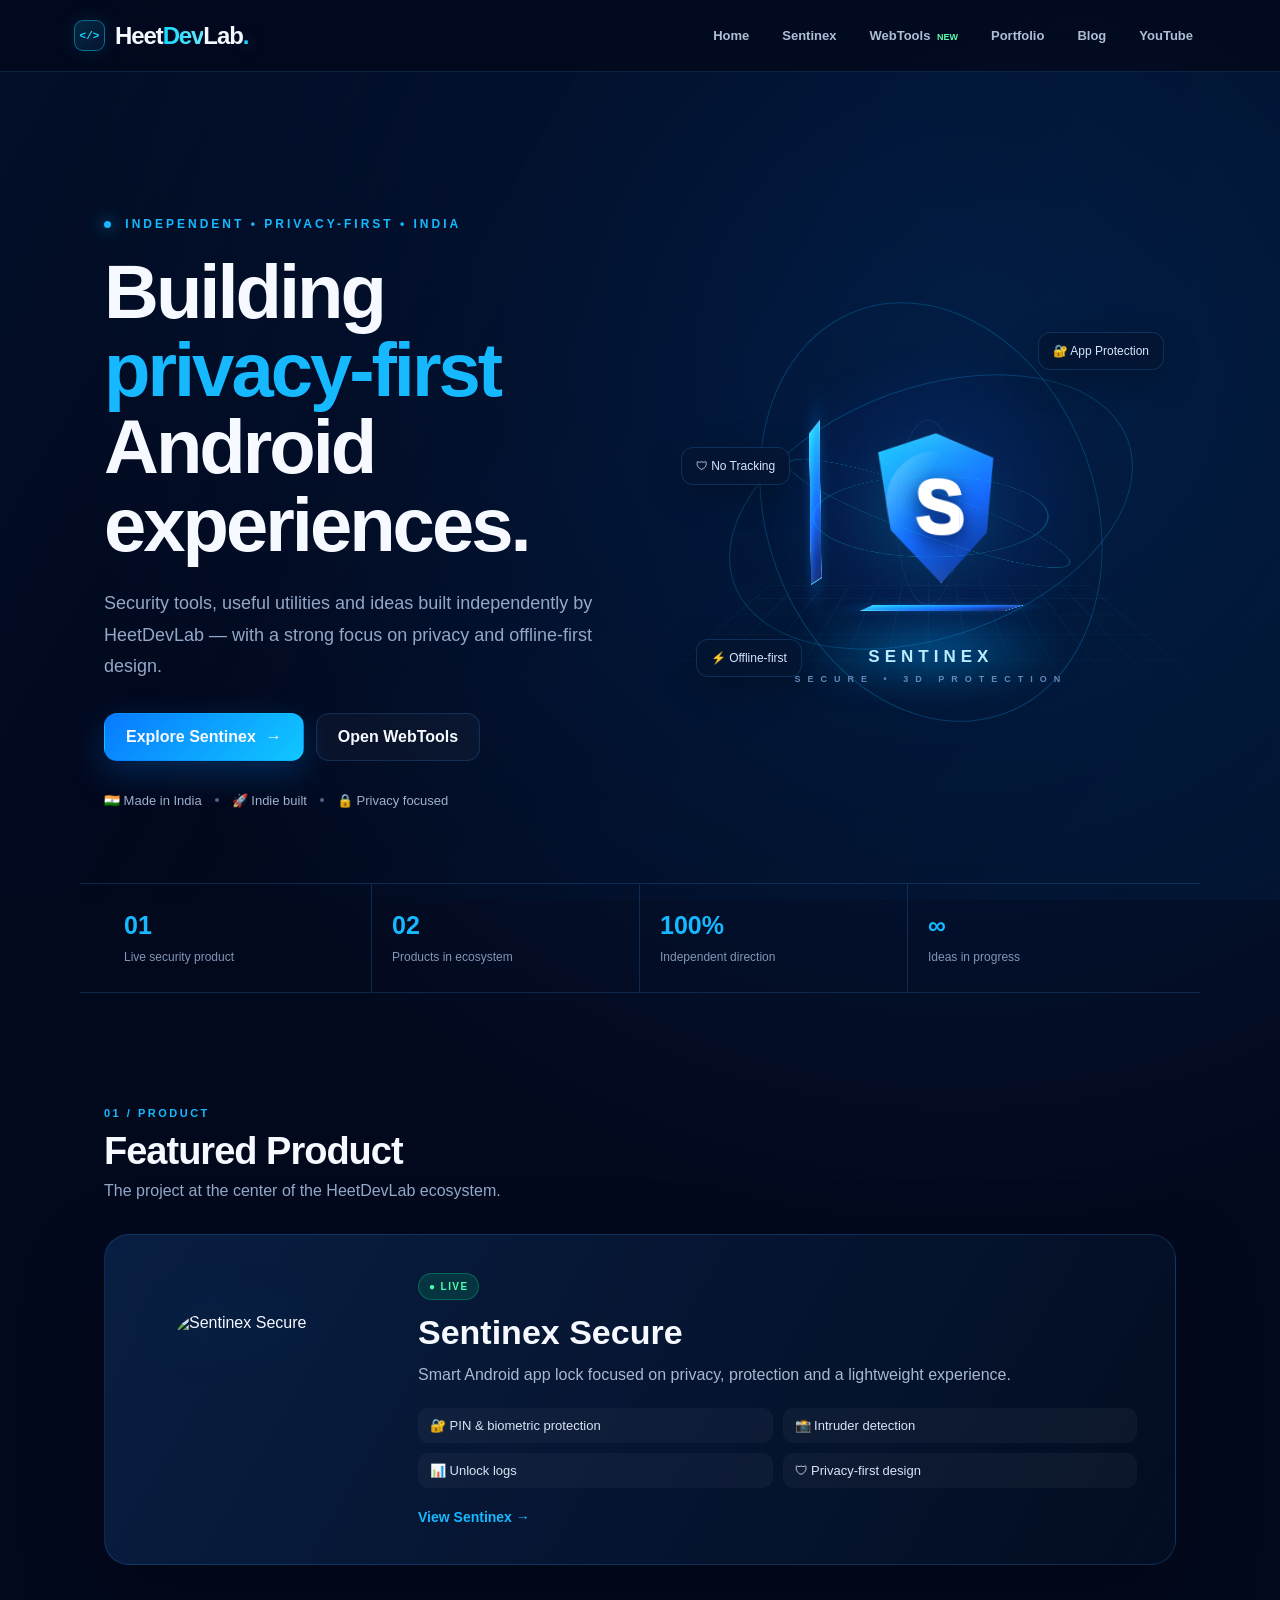
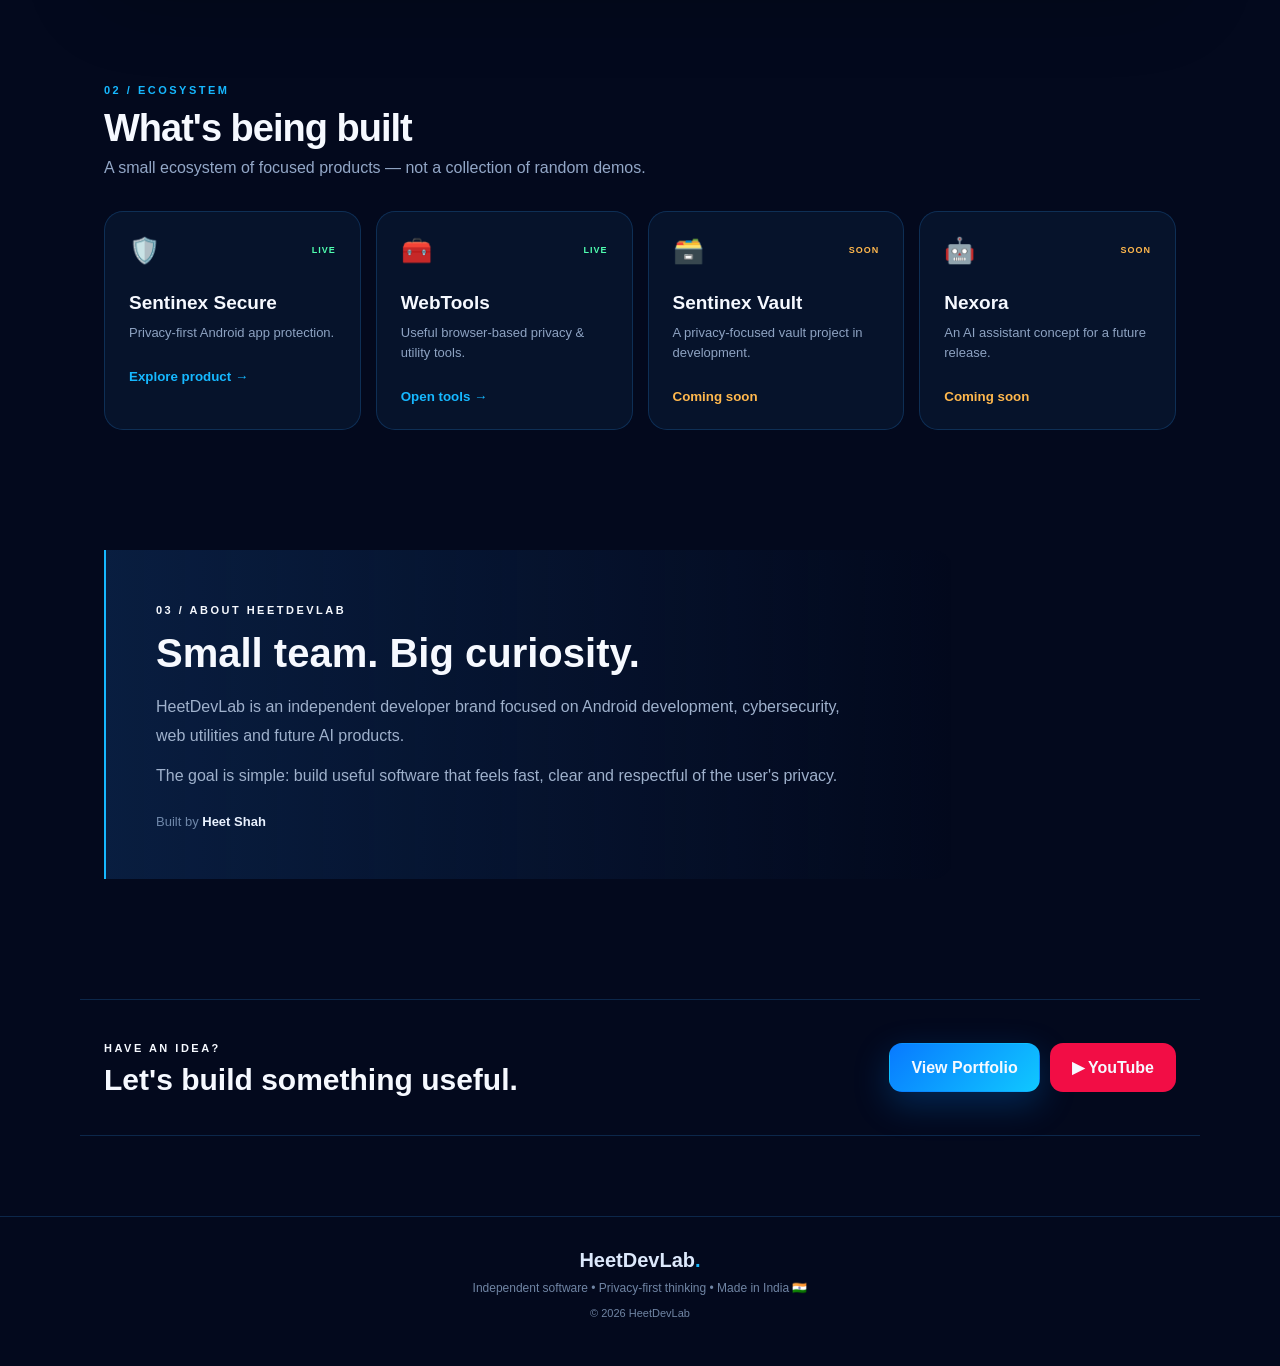
==== index.html @ f9a2aeb4 "Add files via upload" ====
<!DOCTYPE html>
<html lang="en">
<head>
<meta charset="UTF-8">
<meta name="viewport" content="width=device-width, initial-scale=1.0">
<meta name="description" content="HeetDevLab builds privacy-first Android security tools, web utilities and future AI products.">
<meta name="author" content="HeetDevLab">
<meta property="og:title" content="HeetDevLab | Privacy-First Android Security">
<meta property="og:description" content="Independent Android security and privacy-focused products by HeetDevLab.">
<meta property="og:type" content="website">
<title>HeetDevLab | Privacy-First Android Security</title>
<link rel="icon" type="image/png" href="favicon.png">
<link rel="stylesheet" href="style.css">
    <style>
/* ================= NAVBAR ================= */

.navbar{
  position:sticky;
  top:0;
  z-index:5000;
  height:72px;
  border-bottom:1px solid rgba(45,190,255,.14);
  background:rgba(3,9,29,.82);
  backdrop-filter:blur(18px);
  -webkit-backdrop-filter:blur(18px);
}

.nav-container{
  width:min(1180px,calc(100% - 32px));
  height:100%;
  margin:auto;

  display:flex;
  align-items:center;
  justify-content:space-between;

  position:relative;
  z-index:5002;
}


/* ---------- BRAND ---------- */

.nav-brand a{
  display:inline-flex;
  align-items:center;
  gap:10px;
  text-decoration:none;
}

.brand-mark{
  width:31px;
  height:31px;

  display:inline-flex;
  align-items:center;
  justify-content:center;

  border:1px solid rgba(24,215,255,.42);
  border-radius:9px;

  background:
    linear-gradient(
      135deg,
      rgba(24,215,255,.15),
      rgba(40,120,255,.10)
    );

  color:#18d7ff;

  font-family:
    ui-monospace,
    SFMono-Regular,
    Menlo,
    monospace;

  font-size:11px;
  font-weight:900;

  box-shadow:
    0 0 20px rgba(24,215,255,.10);
}

.brand-name{
  font-size:24px;
  line-height:1;

  font-weight:850;
  letter-spacing:-1.1px;

  color:#f4f8ff;
  white-space:nowrap;
}

.brand-name span{
  background:
    linear-gradient(
      90deg,
      #18d7ff,
      #62e9ff
    );

  -webkit-background-clip:text;
  background-clip:text;

  color:transparent;
}

.brand-name b{
  color:#18d7ff;

  text-shadow:
    0 0 13px rgba(24,215,255,.5);
}


/* ---------- DESKTOP LINKS ---------- */

.nav-links{
  display:flex;
  align-items:center;
  gap:7px;
}

.nav-links a{
  position:relative;

  padding:10px 13px;
  border-radius:10px;

  color:#aebed5;
  text-decoration:none;

  font-size:13px;
  font-weight:650;

  transition:.2s ease;
}

.nav-links a:hover{
  color:#fff;
  background:rgba(24,215,255,.08);
}

.nav-links a::after{
  content:"";

  position:absolute;

  left:13px;
  right:13px;
  bottom:5px;

  height:2px;

  border-radius:9px;

  background:#18d7ff;

  transform:scaleX(0);
  transition:transform .2s ease;
}

.nav-links a:hover::after{
  transform:scaleX(1);
}

.nav-links .new{
  color:#58ffae;

  font-size:9px;
  margin-left:3px;

  font-weight:900;
}


/* ---------- HAMBURGER ---------- */

.hamburger{
  display:none;

  width:42px;
  height:42px;

  padding:0;

  border:1px solid rgba(45,190,255,.18);
  border-radius:12px;

  background:rgba(8,25,55,.7);

  cursor:pointer;

  position:relative;
  z-index:5005;

  -webkit-tap-highlight-color:transparent;
}

.hamburger span{
  position:absolute;

  left:10px;

  width:22px;
  height:3px;

  border-radius:99px;

  background:#fff;

  transition:
    top .22s ease,
    transform .22s ease,
    opacity .18s ease;
}

/* 3 Lines */

.hamburger span:nth-child(1){
  top:12px;
}

.hamburger span:nth-child(2){
  top:19px;
}

.hamburger span:nth-child(3){
  top:26px;
}


/* ---------- HAMBURGER → X ---------- */

.hamburger.active span:nth-child(1){
  top:19px;
  transform:rotate(45deg);
}

.hamburger.active span:nth-child(2){
  opacity:0;
  transform:scaleX(0);
}

.hamburger.active span:nth-child(3){
  top:19px;
  transform:rotate(-45deg);
}


/* ---------- OVERLAY ---------- */

.nav-overlay{
  display:none;
}

body.nav-open{
  overflow:hidden;
}


/* ================= MOBILE ================= */

@media(max-width:800px){

  .navbar{
    height:66px;
  }

  .nav-container{
    width:calc(100% - 24px);
  }

  .brand-mark{
    width:29px;
    height:29px;
    border-radius:8px;
    font-size:10px;
  }

  .brand-name{
    font-size:22px;
    letter-spacing:-1px;
  }

  .hamburger{
    display:block;
  }


  /* ---------- OVERLAY ---------- */

  .nav-overlay{
    position:fixed;

    inset:66px 0 0;

    display:block;

    background:rgba(0,0,0,.42);

    opacity:0;
    visibility:hidden;
    pointer-events:none;

    transition:.2s ease;

    z-index:4998;
  }

  .nav-overlay.active{
    opacity:1;
    visibility:visible;
    pointer-events:auto;
  }


  /* ---------- MOBILE MENU ---------- */

  .nav-links{
    position:absolute;

    top:59px;
    left:0;
    right:0;

    display:flex;
    flex-direction:column;
    align-items:stretch;

    gap:2px;

    padding:10px;

    border:1px solid rgba(24,215,255,.22);
    border-radius:18px;

    background:rgba(4,14,36,.98);

    box-shadow:
      0 24px 70px rgba(0,0,0,.55);

    opacity:0;
    visibility:hidden;
    pointer-events:none;

    transform:
      translateY(-8px)
      scale(.98);

    transform-origin:top center;

    transition:.22s ease;

    z-index:5001;
  }

  .nav-links.active{
    opacity:1;
    visibility:visible;
    pointer-events:auto;

    transform:
      translateY(0)
      scale(1);
  }

  .nav-links a{
    padding:14px 14px;
    border-radius:11px;

    font-size:15px;
  }

  .nav-links a::after{
    display:none;
  }

  .nav-links a:hover{
    background:rgba(24,215,255,.08);
  }
}


/* ---------- TABLET ---------- */

@media(min-width:801px) and (max-width:1050px){

  .nav-links{
    gap:2px;
  }

  .nav-links a{
    padding-left:9px;
    padding-right:9px;
  }
}
    </style>
</head>
<body>
<div id="particles-js"></div>
<!--
<nav class="navbar">
  <div class="nav-container">
    <a class="brand" href="/">HeetDevLab<span>.</span></a>
    <button class="menu-btn" id="menuBtn" aria-label="Open menu" aria-expanded="false">
      <span></span><span></span><span></span>
    </button>
    <div class="nav-links" id="navLinks">
      <a href="/">Home</a>
      <a href="/Sentinex/">Sentinex</a>
      <a href="/Webtools/">WebTools</a>
      <a href="/portfolio/">Portfolio</a>
      <a href="/Blog/">Blog</a>
      <a href="https://youtube.com/@heetplayscode" target="_blank" rel="noopener">YouTube</a>
    </div>
  </div>
</nav>
  
<nav class="navbar">
 <div class="nav-overlay" id="navOverlay"></div>
  <div class="nav-container">

    <div class="nav-brand">
      <a href="/" aria-label="HeetDevLab Home">
        <span class="brand-mark">&lt;/&gt;</span>
        <span class="brand-name">Heet<span>Dev</span>Lab<b>.</b></span>
      </a>
    </div>

   <div class="hamburger" id="hamburger">
  <span></span>
  <span></span>
  <span></span>
   </div>
    <div class="nav-links" id="navLinks">
      <a href="/">Home</a>
      <a href="/Sentinex/">Sentinex</a>
      <a href="/Webtools/">WebTools</a>
     <a href="/portfolio/">Portfolio</a>
     <a href="/Blog/">Blog</a>
      <a href="https://youtube.com/@heetplayscode" target="_blank">YouTube</a>
    </div>

  </div>
</nav>
    -->
    <!-- ================= NAVBAR ================= -->
<nav class="navbar" aria-label="Main navigation">
  <div class="nav-container">

    <!-- Brand -->
    <div class="nav-brand">
      <a href="/" aria-label="HeetDevLab Home">
        <span class="brand-mark">&lt;/&gt;</span>
        <span class="brand-name">
          Heet<span>Dev</span>Lab<b>.</b>
        </span>
      </a>
    </div>

    <!-- Mobile Menu Button -->
    <button
      class="hamburger"
      id="hamburger"
      type="button"
      aria-label="Open menu"
      aria-expanded="false"
      aria-controls="navLinks"
    >
      <span></span>
      <span></span>
      <span></span>
    </button>

    <!-- Navigation Links -->
    <div class="nav-links" id="navLinks">
      <a href="/">Home</a>
      <a href="/Sentinex/">Sentinex</a>
      <a href="/Webtools/">
        WebTools <span class="new">NEW</span>
      </a>
      <a href="/portfolio/">Portfolio</a>
      <a href="/Blog/">Blog</a>
      <a
        href="https://youtube.com/@heetplayscode"
        target="_blank"
        rel="noopener"
      >
        YouTube
      </a>
    </div>

    <!-- Mobile Overlay -->
    <div class="nav-overlay" id="navOverlay"></div>

  </div>
</nav>
<div class="menu-backdrop" id="menuBackdrop"></div>

<main>
<section class="hero section-wrap">
  <div class="hero-copy">
    <div class="eyebrow"><span></span> INDEPENDENT • PRIVACY-FIRST • INDIA</div>
    <h1>Building <strong>privacy-first</strong> Android experiences.</h1>
    <p class="hero-text">Security tools, useful utilities and ideas built independently by HeetDevLab — with a strong focus on privacy and offline-first design.</p>
    <div class="hero-actions">
      <a class="btn primary" href="/Sentinex/">Explore Sentinex <b>→</b></a>
      <a class="btn ghost" href="/Webtools/">Open WebTools</a>
    </div>
    <div class="trust-row">
      <span>🇮🇳 Made in India</span>
      <i></i>
      <span>🚀 Indie built</span>
      <i></i>
      <span>🔒 Privacy focused</span>
    </div>
  </div>

  <div class="hero-visual hero-3d" id="hero3d" aria-label="Interactive 3D Sentinex security visual">
    <div class="scene-glow"></div>
    <div class="grid-floor"></div>
    <div class="orbit orbit-a"></div>
    <div class="orbit orbit-b"></div>

    <div class="core-3d">
      <div class="core-face core-front"><span>S</span></div>
      <div class="core-face core-back"><span>S</span></div>
      <div class="core-face core-left"></div>
      <div class="core-face core-right"></div>
      <div class="core-face core-top"></div>
      <div class="core-face core-bottom"></div>
      <div class="core-shine"></div>
    </div>

    <div class="ring ring-1"></div>
    <div class="ring ring-2"></div>
    <div class="ring ring-3"></div>

    <div class="floating-tag tag-one">🔐 App Protection</div>
    <div class="floating-tag tag-two">⚡ Offline-first</div>
    <div class="floating-tag tag-three">🛡 No Tracking</div>

    <div class="visual-label">SENTINEX<br><small>SECURE • 3D PROTECTION</small></div>
  </div>
</section>

<section class="stats section-wrap">
  <div><strong>01</strong><span>Live security product</span></div>
  <div><strong>02</strong><span>Products in ecosystem</span></div>
  <div><strong>100%</strong><span>Independent direction</span></div>
  <div><strong>∞</strong><span>Ideas in progress</span></div>
</section>

<section class="section-wrap">
  <div class="section-heading">
    <span>01 / PRODUCT</span>
    <h2>Featured Product</h2>
    <p>The project at the center of the HeetDevLab ecosystem.</p>
  </div>

  <article class="featured-card">
    <div class="product-icon"><img src="icon.jpg" alt="Sentinex Secure"></div>
    <div class="product-copy">
      <div class="pill live">● LIVE</div>
      <h3>Sentinex Secure</h3>
      <p>Smart Android app lock focused on privacy, protection and a lightweight experience.</p>
      <div class="feature-list">
        <span>🔐 PIN & biometric protection</span>
        <span>📸 Intruder detection</span>
        <span>📊 Unlock logs</span>
        <span>🛡 Privacy-first design</span>
      </div>
      <a class="text-link" href="/Sentinex/">View Sentinex <b>→</b></a>
    </div>
  </article>
</section>

<section class="section-wrap ecosystem">
  <div class="section-heading">
    <span>02 / ECOSYSTEM</span>
    <h2>What's being built</h2>
    <p>A small ecosystem of focused products — not a collection of random demos.</p>
  </div>
  <div class="eco-grid">
    <a class="eco-card active-card" href="/Sentinex/">
      <div class="eco-top"><span>🛡️</span><b>LIVE</b></div>
      <h3>Sentinex Secure</h3>
      <p>Privacy-first Android app protection.</p>
      <small>Explore product →</small>
    </a>
    <a class="eco-card" href="/Webtools/">
      <div class="eco-top"><span>🧰</span><b>LIVE</b></div>
      <h3>WebTools</h3>
      <p>Useful browser-based privacy & utility tools.</p>
      <small>Open tools →</small>
    </a>
    <div class="eco-card soon">
      <div class="eco-top"><span>🗃️</span><b>SOON</b></div>
      <h3>Sentinex Vault</h3>
      <p>A privacy-focused vault project in development.</p>
      <small>Coming soon</small>
    </div>
    <div class="eco-card soon">
      <div class="eco-top"><span>🤖</span><b>SOON</b></div>
      <h3>Nexora</h3>
      <p>An AI assistant concept for a future release.</p>
      <small>Coming soon</small>
    </div>
  </div>
</section>

<section class="about section-wrap">
  <div class="about-panel">
    <span>03 / ABOUT HEETDEVLAB</span>
    <h2>Small team. Big curiosity.</h2>
    <p>HeetDevLab is an independent developer brand focused on Android development, cybersecurity, web utilities and future AI products.</p>
    <p>The goal is simple: build useful software that feels fast, clear and respectful of the user's privacy.</p>
    <div class="about-sign">Built by <strong>Heet Shah</strong></div>
  </div>
</section>

<section class="cta section-wrap">
  <div>
    <span>HAVE AN IDEA?</span>
    <h2>Let's build something useful.</h2>
  </div>
  <div class="cta-actions">
    <a class="btn primary" href="/portfolio/">View Portfolio</a>
    <a class="btn youtube" href="https://youtube.com/@heetplayscode" target="_blank" rel="noopener">▶ YouTube</a>
  </div>
</section>
</main>

<footer>
  <div class="footer-brand">HeetDevLab<span>.</span></div>
  <p>Independent software • Privacy-first thinking • Made in India 🇮🇳</p>
  <small>© 2026 HeetDevLab</small>
</footer>

<script src="https://cdn.jsdelivr.net/particles.js/2.0.0/particles.min.js"></script>
<script src="script.js"></script>
    <script>
(function(){

  const hamburger = document.getElementById("hamburger");
  const navLinks  = document.getElementById("navLinks");
  const overlay   = document.getElementById("navOverlay");

  if(!hamburger || !navLinks) return;


  function setMenu(open){

    hamburger.classList.toggle("active", open);
    navLinks.classList.toggle("active", open);

    if(overlay){
      overlay.classList.toggle("active", open);
    }

    hamburger.setAttribute(
      "aria-expanded",
      String(open)
    );

    hamburger.setAttribute(
      "aria-label",
      open ? "Close menu" : "Open menu"
    );

    document.body.classList.toggle(
      "nav-open",
      open
    );
  }


  /* Hamburger click */

  hamburger.addEventListener("click", function(){

    const isOpen =
      hamburger.classList.contains("active");

    setMenu(!isOpen);

  });


  /* Close menu when link clicked */

  navLinks
    .querySelectorAll("a")
    .forEach(function(link){

      link.addEventListener("click", function(){
        setMenu(false);
      });

    });


  /* Close when overlay clicked */

  if(overlay){

    overlay.addEventListener(
      "click",
      function(){
        setMenu(false);
      }
    );

  }


  /* Close on resize */

  window.addEventListener(
    "resize",
    function(){

      if(window.innerWidth > 800){
        setMenu(false);
      }

    }
  );


})();
    </script>
  <script>
/* ===== HeetDevLab UNIVERSAL NAV SCRIPT ===== 
(function(){
  function initHeetNav(){
    const hamburger=document.getElementById('hamburger');
    const navLinks=document.getElementById('navLinks');
    const overlay=document.getElementById('navOverlay');
    if(!hamburger||!navLinks) return;
    if(hamburger.dataset.navReady==='1') return;
    hamburger.dataset.navReady='1';
    function setOpen(open){
      hamburger.classList.toggle('active',open);
      navLinks.classList.toggle('active',open);
      if(overlay) overlay.classList.toggle('active',open);
      document.body.classList.toggle('nav-open',open);
      hamburger.setAttribute('aria-expanded',String(open));
      hamburger.setAttribute('aria-label',open?'Close menu':'Open menu');
    }
    hamburger.setAttribute('role','button');
    hamburger.setAttribute('tabindex','0');
    hamburger.setAttribute('aria-expanded','false');
    hamburger.setAttribute('aria-label','Open menu');
    hamburger.addEventListener('click',function(e){e.preventDefault();e.stopPropagation();setOpen(!hamburger.classList.contains('active'));});
    hamburger.addEventListener('keydown',function(e){if(e.key==='Enter'||e.key===' '){e.preventDefault();setOpen(!hamburger.classList.contains('active'));}});
    if(overlay) overlay.addEventListener('click',function(){setOpen(false);});
    navLinks.querySelectorAll('a').forEach(a=>a.addEventListener('click',()=>setOpen(false)));
    window.addEventListener('resize',()=>{if(window.innerWidth>768)setOpen(false);});
  }
  if(document.readyState==='loading') document.addEventListener('DOMContentLoaded',initHeetNav); else initHeetNav();
})();*/
  </script>
</body>
</html>
---- style.css ----
*{box-sizing:border-box;margin:0;padding:0}
:root{--bg:#03091d;--panel:#071634;--panel2:#0a2044;--line:rgba(50,160,255,.20);--blue:#16b8ff;--blue2:#1477ff;--muted:#93a7c7;--white:#f6f9ff}
html{scroll-behavior:smooth}
body{font-family:Inter,Segoe UI,Arial,sans-serif;background:radial-gradient(circle at 75% 12%,rgba(0,119,255,.16),transparent 32%),var(--bg);color:var(--white);overflow-x:hidden}
a{color:inherit;text-decoration:none}

#particles-js{position:fixed;inset:0;z-index:-2;opacity:.55}
body:before{content:"";position:fixed;inset:0;z-index:-3;background:linear-gradient(120deg,rgba(0,60,140,.12),transparent 35%,rgba(0,150,255,.05));pointer-events:none}
.navbar{height:72px;position:fixed;top:0;left:0;right:0;z-index:1000;background:rgba(3,9,29,.78);border-bottom:1px solid var(--line);backdrop-filter:blur(18px)}
.nav-container{max-width:1180px;height:100%;margin:auto;padding:0 24px;display:flex;align-items:center;justify-content:space-between}
.brand{font-size:23px;font-weight:800;letter-spacing:-.7px;color:var(--white)}.brand span,.section-heading>span,.eyebrow{color:var(--blue)}
.nav-links{display:flex;gap:28px;align-items:center}.nav-links a{font-size:14px;color:#c9d4e8;transition:.25s}.nav-links a:hover{color:var(--blue)}
.menu-btn{display:none;background:none;border:0;width:44px;height:44px}.menu-btn span{display:block;width:27px;height:3px;background:white;border-radius:5px;margin:5px auto;transition:.25s}.menu-backdrop{display:none}
.section-wrap{max-width:1120px;margin:auto;padding-left:24px;padding-right:24px}
.hero{min-height:720px;padding-top:145px;padding-bottom:75px;display:grid;grid-template-columns:1.05fr .95fr;gap:40px;align-items:center}
.eyebrow{font-size:12px;letter-spacing:3px;font-weight:700;margin-bottom:22px}.eyebrow span{display:inline-block;width:7px;height:7px;border-radius:50%;background:var(--blue);box-shadow:0 0 16px var(--blue);margin-right:8px}
h1{font-size:clamp(44px,6vw,76px);line-height:1.02;letter-spacing:-3px;max-width:720px}h1 strong{color:var(--blue)}
.hero-text{color:var(--muted);font-size:18px;line-height:1.75;max-width:630px;margin-top:25px}.hero-actions{display:flex;gap:12px;flex-wrap:wrap;margin-top:30px}
.btn{display:inline-flex;align-items:center;justify-content:center;gap:10px;padding:14px 21px;border-radius:13px;font-weight:700;border:1px solid transparent;transition:.25s}.btn:hover{transform:translateY(-3px)}.primary{background:linear-gradient(135deg,#087aff,#10c8ff);box-shadow:0 12px 35px rgba(0,137,255,.25)}.ghost{border-color:var(--line);background:rgba(255,255,255,.03)}.youtube{background:#f20d45}
.trust-row{display:flex;gap:13px;align-items:center;flex-wrap:wrap;color:#9db0ce;font-size:13px;margin-top:32px}.trust-row i{width:4px;height:4px;border-radius:50%;background:#4c658b}
.hero-visual{height:470px;position:relative;display:grid;place-items:center}.orbit{position:absolute;border:1px solid rgba(24,180,255,.24);border-radius:50%;transform:rotate(-20deg)}.orbit-a{width:330px;height:430px}.orbit-b{width:420px;height:250px}.shield{width:150px;height:175px;clip-path:polygon(50% 0,90% 15%,83% 66%,50% 100%,17% 66%,10% 15%);display:grid;place-items:center;font-size:80px;font-weight:900;color:white;background:linear-gradient(145deg,#19d7ff,#1765ff 65%,#0a1a65);box-shadow:0 0 70px rgba(0,151,255,.5);text-shadow:0 5px 20px #00154d}.visual-label{position:absolute;bottom:60px;text-align:center;letter-spacing:5px;font-weight:800;font-size:17px;color:#b9eaff}.visual-label small{letter-spacing:7px;color:#6388b8;font-size:9px}.floating-tag{position:absolute;padding:11px 14px;border:1px solid var(--line);background:rgba(5,20,48,.75);backdrop-filter:blur(10px);border-radius:12px;color:#d8e6fb;font-size:12px;box-shadow:0 10px 35px rgba(0,0,0,.25)}.tag-one{top:55px;right:12px}.tag-two{bottom:70px;left:10px}.tag-three{top:170px;left:-5px}
.stats{display:grid;grid-template-columns:repeat(4,1fr);border-top:1px solid var(--line);border-bottom:1px solid var(--line);margin-bottom:110px}.stats div{padding:27px 20px;border-right:1px solid var(--line)}.stats div:last-child{border-right:0}.stats strong{display:block;font-size:25px;color:var(--blue);margin-bottom:7px}.stats span{font-size:12px;color:#8196b6}
.section-heading{margin-bottom:34px}.section-heading>span,.about-panel>span,.cta span{font-size:11px;letter-spacing:2.5px;font-weight:800}.section-heading h2{font-size:38px;letter-spacing:-1px;margin-top:9px}.section-heading p{color:var(--muted);margin-top:9px}
.featured-card{display:grid;grid-template-columns:230px 1fr;gap:45px;align-items:center;padding:38px;border:1px solid var(--line);border-radius:25px;background:linear-gradient(120deg,rgba(10,34,72,.86),rgba(4,15,36,.72));box-shadow:0 30px 80px rgba(0,0,0,.25)}.product-icon{display:grid;place-items:center}.product-icon img{width:170px;height:170px;border-radius:32px;object-fit:cover;filter:drop-shadow(0 0 30px rgba(0,159,255,.45))}.pill{display:inline-block;font-size:10px;font-weight:800;letter-spacing:1.4px;padding:7px 10px;border-radius:20px}.live{background:rgba(0,255,142,.12);color:#4dffad;border:1px solid rgba(0,255,142,.25)}.product-copy h3{font-size:34px;margin:13px 0 9px}.product-copy>p{color:#a8b8d0;line-height:1.7;max-width:650px}.feature-list{display:grid;grid-template-columns:repeat(2,1fr);gap:10px;margin:20px 0;color:#d9e4f5;font-size:13px}.feature-list span{padding:10px 12px;background:rgba(255,255,255,.035);border-radius:10px}.text-link{color:var(--blue);font-weight:800;font-size:14px}
.ecosystem{padding-top:115px}.eco-grid{display:grid;grid-template-columns:repeat(4,1fr);gap:15px}.eco-card{min-height:210px;padding:24px;border:1px solid var(--line);border-radius:19px;background:rgba(8,25,53,.66);transition:.25s}.eco-card:hover{transform:translateY(-6px);border-color:rgba(22,184,255,.45);box-shadow:0 20px 50px rgba(0,100,220,.12)}.eco-top{display:flex;justify-content:space-between;align-items:center}.eco-top span{font-size:25px}.eco-top b{font-size:9px;color:#50ffb0;letter-spacing:1px}.soon .eco-top b{color:#ffb84d}.eco-card h3{font-size:19px;margin-top:27px}.eco-card p{font-size:13px;color:#8ea3c2;line-height:1.55;margin:9px 0 24px}.eco-card small{color:var(--blue);font-weight:700}.soon small{color:#ffb84d}
.about{padding-top:120px}.about-panel{max-width:850px;padding:50px;border-left:2px solid var(--blue);background:linear-gradient(90deg,rgba(12,41,83,.65),transparent);border-radius:0 22px 22px 0}.about-panel h2{font-size:40px;margin:13px 0 17px}.about-panel p{color:#9fb1cc;line-height:1.8;max-width:700px;margin-bottom:11px}.about-sign{margin-top:24px;color:#6f87a9;font-size:13px}.about-sign strong{color:#e9f2ff}
.cta{margin-top:120px;margin-bottom:80px;padding-top:38px;padding-bottom:38px;border-top:1px solid var(--line);border-bottom:1px solid var(--line);display:flex;align-items:center;justify-content:space-between;gap:25px}.cta h2{font-size:30px;margin-top:7px}.cta-actions{display:flex;gap:10px;flex-wrap:wrap}
footer{border-top:1px solid var(--line);padding:32px 24px 45px;text-align:center;color:#7085a4}.footer-brand{font-size:20px;font-weight:800;color:#dce8fb}.footer-brand span{color:var(--blue)}footer p{font-size:12px;margin:9px 0 8px}footer small{font-size:11px}
@media(max-width:820px){.navbar{height:68px}.nav-container{padding:0 18px}.menu-btn{display:block;z-index:1002}.nav-links{position:fixed;top:68px;left:14px;right:14px;padding:25px;border:1px solid var(--line);border-radius:18px;background:rgba(4,15,36,.97);display:flex;flex-direction:column;gap:19px;transform:translateY(-15px);opacity:0;pointer-events:none;transition:.25s;z-index:1001}.nav-links.active{transform:none;opacity:1;pointer-events:auto}.menu-backdrop.active{display:block;position:fixed;inset:68px 0 0;background:rgba(0,5,18,.58);z-index:999}.hero{grid-template-columns:1fr;min-height:auto;padding-top:125px;padding-bottom:60px}.hero-visual{height:350px;order:-1}.shield{width:125px;height:145px;font-size:65px}.orbit-a{width:270px;height:330px}.orbit-b{width:340px;height:205px}.tag-one{right:0;top:25px}.tag-three{left:0;top:145px}.tag-two{left:10px;bottom:25px}h1{letter-spacing:-2px}.stats{grid-template-columns:repeat(2,1fr);margin-bottom:80px}.stats div:nth-child(2){border-right:0}.stats div:nth-child(-n+2){border-bottom:1px solid var(--line)}.featured-card{grid-template-columns:1fr;text-align:center;padding:28px 20px;gap:22px}.product-copy>p{margin:auto}.feature-list{text-align:left}.eco-grid{grid-template-columns:repeat(2,1fr)}.cta{align-items:flex-start;flex-direction:column}}
@media(max-width:520px){.hero-text{font-size:15px}.hero-actions{display:grid;grid-template-columns:1fr}.btn{width:100%}.trust-row{font-size:11px}.stats div{padding:21px 12px}.section-heading h2{font-size:31px}.feature-list{grid-template-columns:1fr}.eco-grid{grid-template-columns:1fr}.eco-card{min-height:170px}.about-panel{padding:30px 24px}.about-panel h2{font-size:30px}.cta h2{font-size:27px}.hero-visual{height:315px}}


/* ================= 3D HERO ================= */
.hero-3d{
  perspective:1100px;
  isolation:isolate;
  overflow:visible;
  transform-style:preserve-3d;
  --mx:0deg;
  --my:0deg;
}
.hero-3d::after{
  content:"";
  position:absolute;
  width:290px;height:80px;
  bottom:55px;left:50%;
  transform:translateX(-50%);
  background:radial-gradient(ellipse,rgba(0,170,255,.42),transparent 68%);
  filter:blur(16px);
  z-index:-1;
}
.scene-glow{
  position:absolute;width:330px;height:330px;border-radius:50%;
  background:radial-gradient(circle,rgba(18,190,255,.24),rgba(30,85,255,.09) 38%,transparent 70%);
  filter:blur(8px);z-index:-1;
  animation:scenePulse 4s ease-in-out infinite;
}
.grid-floor{
  position:absolute;width:390px;height:190px;bottom:38px;left:50%;
  transform:translateX(-50%) perspective(350px) rotateX(62deg);
  background:
    linear-gradient(rgba(22,184,255,.16) 1px,transparent 1px),
    linear-gradient(90deg,rgba(22,184,255,.16) 1px,transparent 1px);
  background-size:32px 32px;
  mask-image:linear-gradient(to bottom,transparent 0%,black 35%,transparent 100%);
  opacity:.6;z-index:-1;
}
.core-3d{
  width:150px;height:150px;position:relative;
  transform-style:preserve-3d;
  transform:rotateX(12deg) rotateY(18deg) rotateZ(-2deg);
  transition:transform .12s linear;
  animation:coreFloat 5s ease-in-out infinite;
}
.core-face{
  position:absolute;inset:0;border:1px solid rgba(130,235,255,.42);
  background:linear-gradient(145deg,#20dcff 0%,#176cff 57%,#08185f 100%);
  box-shadow:inset 0 0 25px rgba(255,255,255,.15),0 0 40px rgba(0,145,255,.35);
  backface-visibility:hidden;
}
.core-front{transform:translateZ(24px);clip-path:polygon(50% 0,90% 15%,83% 66%,50% 100%,17% 66%,10% 15%)}
.core-back{transform:rotateY(180deg) translateZ(24px);clip-path:polygon(50% 0,90% 15%,83% 66%,50% 100%,17% 66%,10% 15%)}
.core-left{width:48px;transform:rotateY(-90deg) translateZ(24px);transform-origin:left center;left:-24px}
.core-right{width:48px;transform:rotateY(90deg) translateZ(126px);transform-origin:right center;right:-24px}
.core-top{height:48px;transform:rotateX(90deg) translateZ(24px);transform-origin:center top;top:-24px}
.core-bottom{height:48px;transform:rotateX(-90deg) translateZ(126px);transform-origin:center bottom;bottom:-24px}
.core-face span{
  display:grid;place-items:center;height:100%;font-size:76px;font-weight:950;
  color:white;text-shadow:0 7px 20px #00154d;
}
.core-shine{
  position:absolute;inset:20px;border-radius:50%;
  background:linear-gradient(120deg,rgba(255,255,255,.3),transparent 35%);
  transform:translateZ(30px);pointer-events:none;
}
.ring{
  position:absolute;border:1px solid rgba(24,210,255,.36);border-radius:50%;
  transform-style:preserve-3d;pointer-events:none;
}
.ring-1{width:235px;height:235px;transform:rotateX(70deg) rotateZ(18deg);animation:ringSpin 9s linear infinite}
.ring-2{width:300px;height:155px;transform:rotateX(72deg) rotateY(20deg);animation:ringSpin 12s linear infinite reverse}
.ring-3{width:185px;height:185px;transform:rotateY(70deg) rotateZ(30deg);border-color:rgba(60,120,255,.24);animation:ringSpin 14s linear infinite}
@keyframes coreFloat{0%,100%{translate:0 -4px}50%{translate:0 10px}}
@keyframes ringSpin{to{rotate:360deg}}
@keyframes scenePulse{0%,100%{scale:.94;opacity:.7}50%{scale:1.08;opacity:1}}
@media(max-width:820px){
  .hero-3d{height:350px}
  .core-3d{width:125px;height:125px;transform:scale(.88) rotateX(12deg) rotateY(18deg)}
  .ring-1{width:205px;height:205px}.ring-2{width:270px;height:135px}.ring-3{width:160px;height:160px}
  .grid-floor{width:330px}
}
@media(max-width:520px){
  .hero-3d{height:315px}
  .core-3d{transform:scale(.78) rotateX(12deg) rotateY(18deg)}
  .floating-tag{font-size:10px;padding:9px 10px}
  .tag-one{right:-2px}.tag-three{left:-2px}.tag-two{bottom:22px}
  .grid-floor{width:290px}
}
@media(prefers-reduced-motion:reduce){
  .core-3d,.ring,.scene-glow{animation:none!important}
}
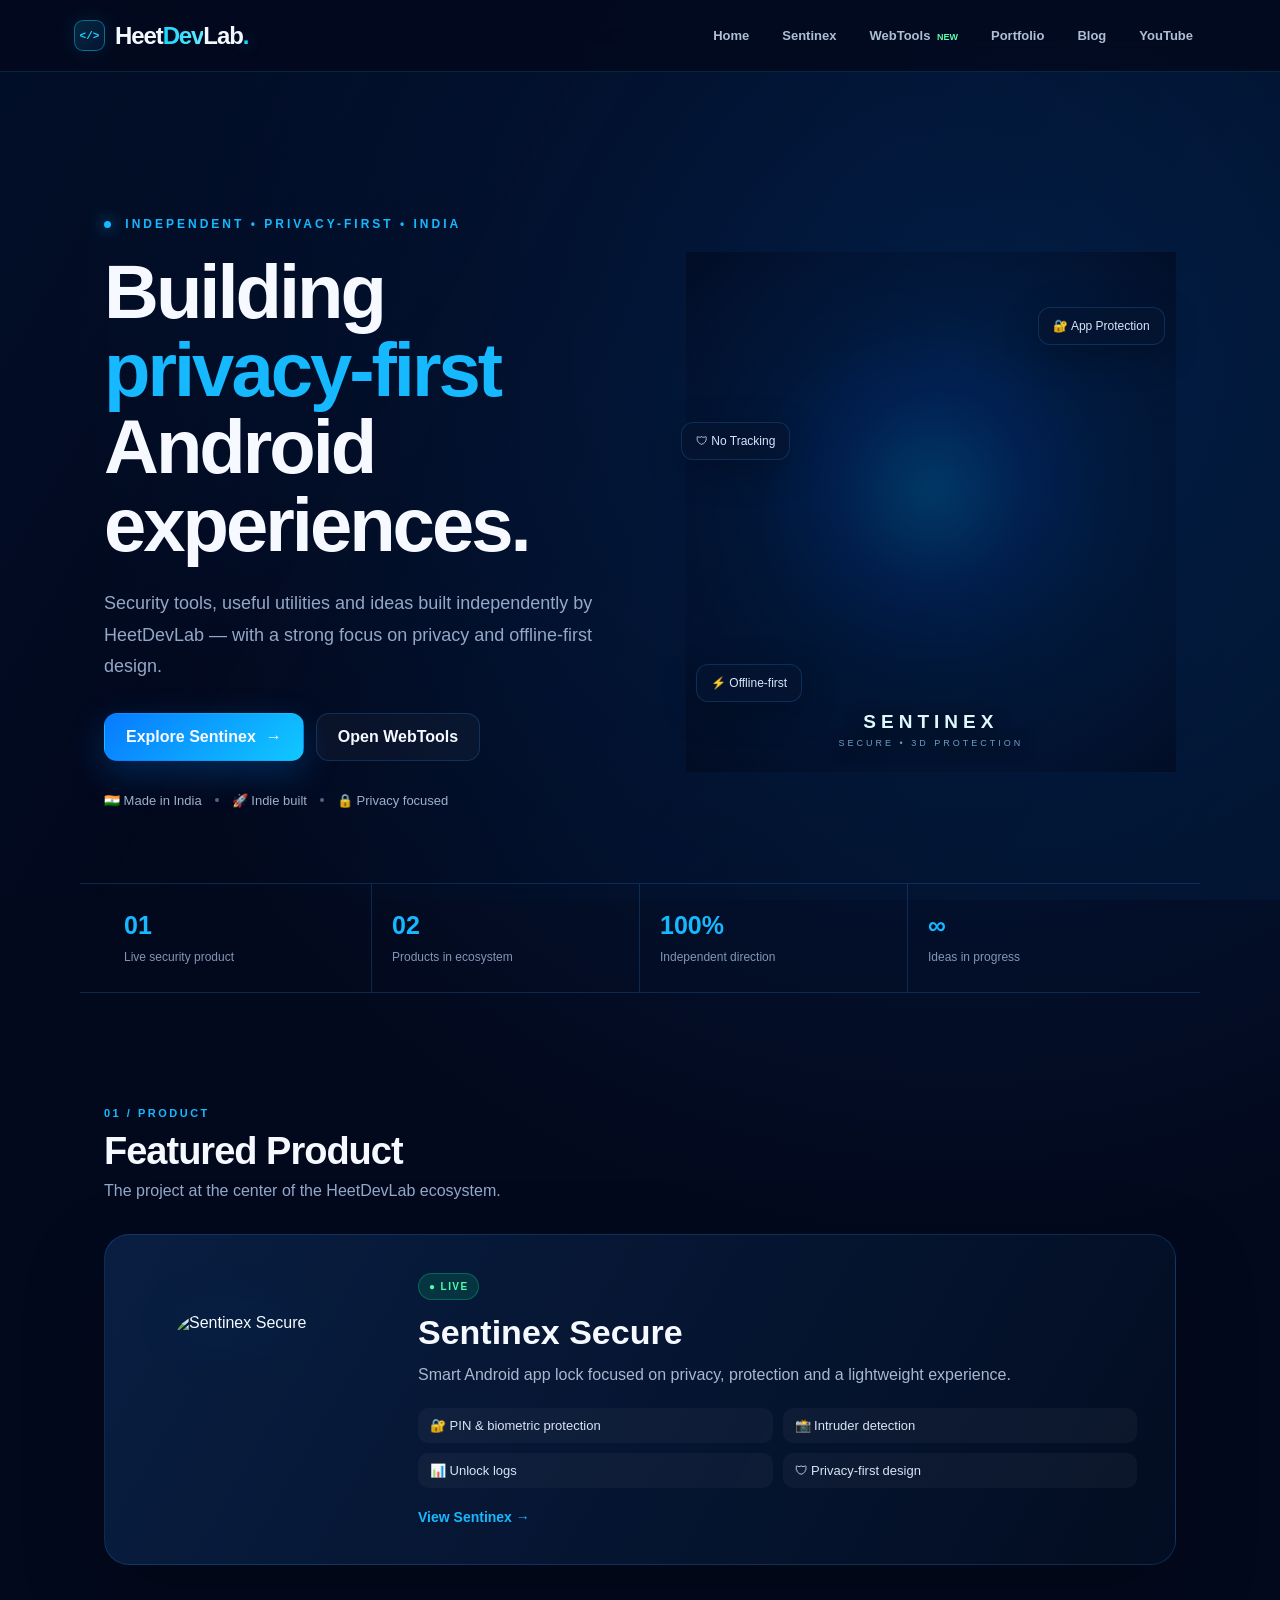
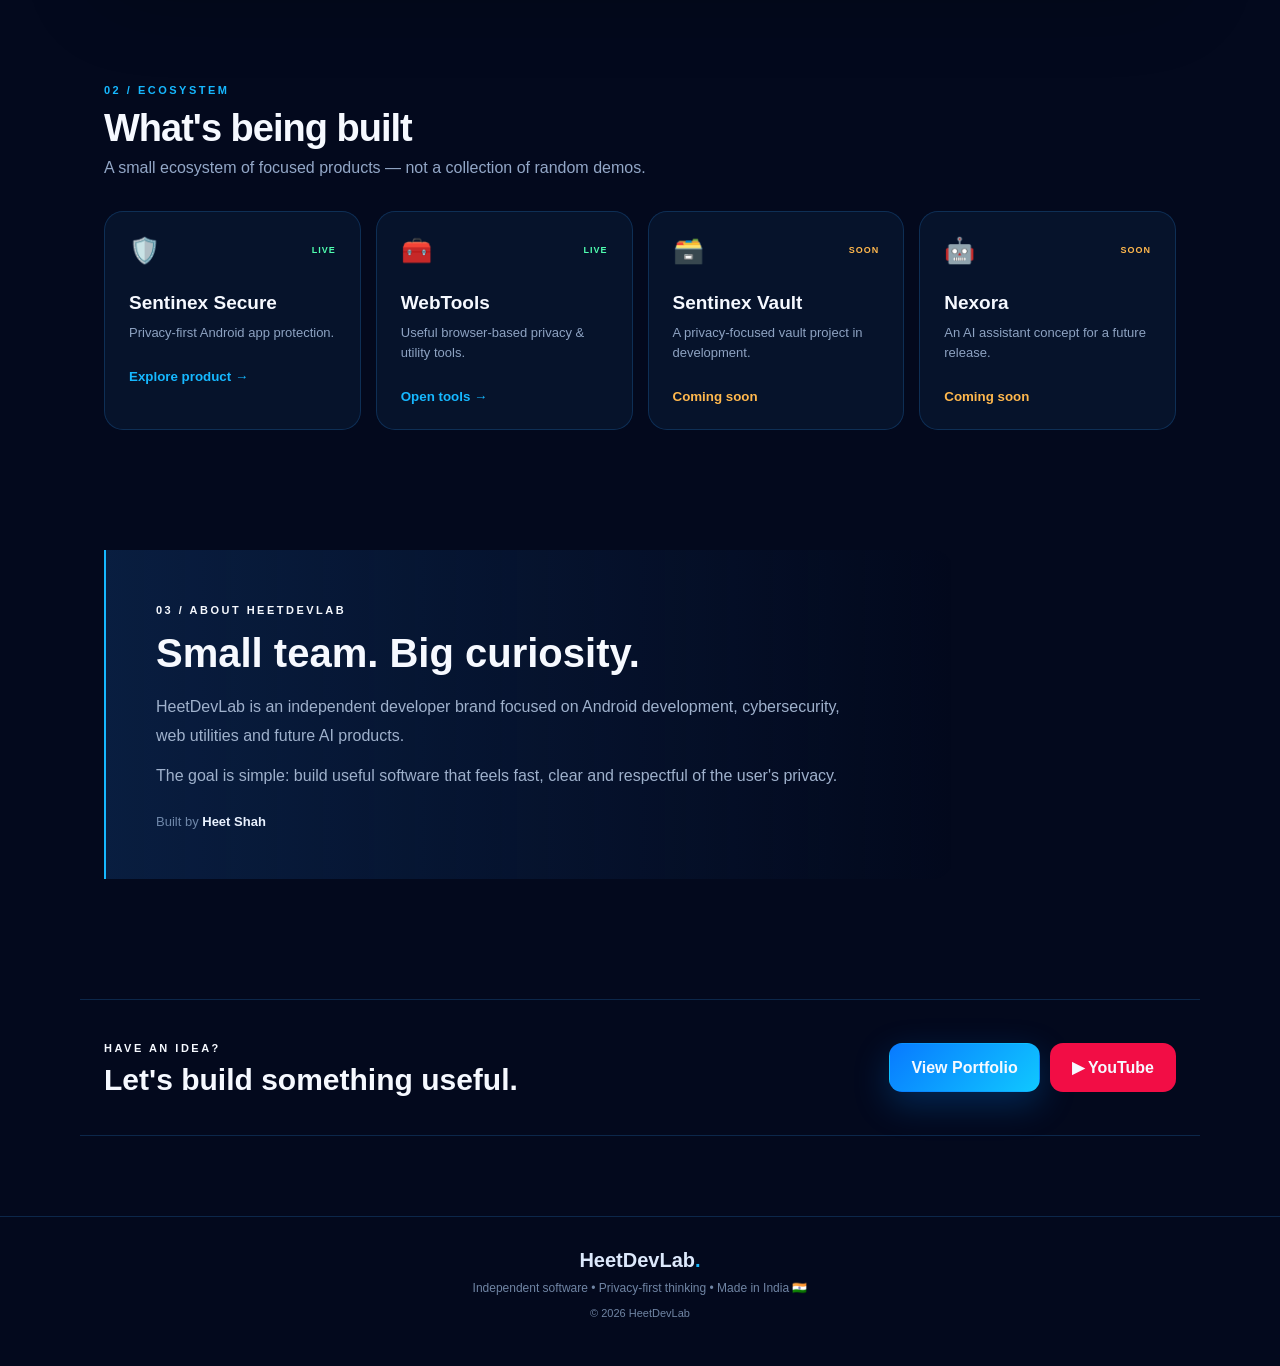
==== commit ac491121: "Add files via upload" ====
--- a/index.html
+++ b/index.html
@@ -518,31 +518,16 @@
     </div>
   </div>
 
-  <div class="hero-visual hero-3d" id="hero3d" aria-label="Interactive 3D Sentinex security visual">
-    <div class="scene-glow"></div>
-    <div class="grid-floor"></div>
-    <div class="orbit orbit-a"></div>
-    <div class="orbit orbit-b"></div>
-
-    <div class="core-3d">
-      <div class="core-face core-front"><span>S</span></div>
-      <div class="core-face core-back"><span>S</span></div>
-      <div class="core-face core-left"></div>
-      <div class="core-face core-right"></div>
-      <div class="core-face core-top"></div>
-      <div class="core-face core-bottom"></div>
-      <div class="core-shine"></div>
-    </div>
-
-    <div class="ring ring-1"></div>
-    <div class="ring ring-2"></div>
-    <div class="ring ring-3"></div>
-
+  <div class="hero-visual hero-webgl" id="hero3d" aria-label="Interactive 3D Sentinex security visual">
+    <canvas id="webglCanvas" aria-hidden="true"></canvas>
+    <div class="webgl-vignette"></div>
+    <div class="webgl-label">
+      <b>SENTINEX</b>
+      <small>SECURE • 3D PROTECTION</small>
+    </div>
     <div class="floating-tag tag-one">🔐 App Protection</div>
     <div class="floating-tag tag-two">⚡ Offline-first</div>
     <div class="floating-tag tag-three">🛡 No Tracking</div>
-
-    <div class="visual-label">SENTINEX<br><small>SECURE • 3D PROTECTION</small></div>
   </div>
 </section>
 
@@ -640,6 +625,7 @@
 </footer>
 
 <script src="https://cdn.jsdelivr.net/particles.js/2.0.0/particles.min.js"></script>
+<script src="https://cdn.jsdelivr.net/npm/three/build/three.min.js"></script>
 <script src="script.js"></script>
     <script>
 (function(){
--- a/style.css
+++ b/style.css
@@ -29,93 +29,76 @@
 @media(max-width:820px){.navbar{height:68px}.nav-container{padding:0 18px}.menu-btn{display:block;z-index:1002}.nav-links{position:fixed;top:68px;left:14px;right:14px;padding:25px;border:1px solid var(--line);border-radius:18px;background:rgba(4,15,36,.97);display:flex;flex-direction:column;gap:19px;transform:translateY(-15px);opacity:0;pointer-events:none;transition:.25s;z-index:1001}.nav-links.active{transform:none;opacity:1;pointer-events:auto}.menu-backdrop.active{display:block;position:fixed;inset:68px 0 0;background:rgba(0,5,18,.58);z-index:999}.hero{grid-template-columns:1fr;min-height:auto;padding-top:125px;padding-bottom:60px}.hero-visual{height:350px;order:-1}.shield{width:125px;height:145px;font-size:65px}.orbit-a{width:270px;height:330px}.orbit-b{width:340px;height:205px}.tag-one{right:0;top:25px}.tag-three{left:0;top:145px}.tag-two{left:10px;bottom:25px}h1{letter-spacing:-2px}.stats{grid-template-columns:repeat(2,1fr);margin-bottom:80px}.stats div:nth-child(2){border-right:0}.stats div:nth-child(-n+2){border-bottom:1px solid var(--line)}.featured-card{grid-template-columns:1fr;text-align:center;padding:28px 20px;gap:22px}.product-copy>p{margin:auto}.feature-list{text-align:left}.eco-grid{grid-template-columns:repeat(2,1fr)}.cta{align-items:flex-start;flex-direction:column}}
 @media(max-width:520px){.hero-text{font-size:15px}.hero-actions{display:grid;grid-template-columns:1fr}.btn{width:100%}.trust-row{font-size:11px}.stats div{padding:21px 12px}.section-heading h2{font-size:31px}.feature-list{grid-template-columns:1fr}.eco-grid{grid-template-columns:1fr}.eco-card{min-height:170px}.about-panel{padding:30px 24px}.about-panel h2{font-size:30px}.cta h2{font-size:27px}.hero-visual{height:315px}}
 
-
-/* ================= 3D HERO ================= */
-.hero-3d{
-  perspective:1100px;
+/* =========================================================
+   REAL WEBGL / THREE.JS HERO
+   ========================================================= */
+.hero-webgl{
+  height:520px;
+  position:relative;
+  overflow:visible;
   isolation:isolate;
-  overflow:visible;
-  transform-style:preserve-3d;
-  --mx:0deg;
-  --my:0deg;
+  perspective:1000px;
 }
-.hero-3d::after{
+#webglCanvas{
+  position:absolute;
+  inset:-35px;
+  width:calc(100% + 70px);
+  height:calc(100% + 70px);
+  display:block;
+  touch-action:none;
+  z-index:1;
+}
+.hero-webgl::before{
   content:"";
   position:absolute;
-  width:290px;height:80px;
-  bottom:55px;left:50%;
+  width:340px;height:340px;
+  left:50%;top:46%;
+  transform:translate(-50%,-50%);
+  border-radius:50%;
+  background:radial-gradient(circle,rgba(0,180,255,.20),rgba(0,80,255,.08) 42%,transparent 72%);
+  filter:blur(12px);
+  z-index:0;
+  pointer-events:none;
+}
+.webgl-vignette{
+  position:absolute;
+  inset:0;
+  z-index:2;
+  pointer-events:none;
+  background:radial-gradient(circle at center,transparent 42%,rgba(3,9,29,.25) 75%,rgba(3,9,29,.65));
+}
+.webgl-label{
+  position:absolute;
+  left:50%;
+  bottom:24px;
   transform:translateX(-50%);
-  background:radial-gradient(ellipse,rgba(0,170,255,.42),transparent 68%);
-  filter:blur(16px);
-  z-index:-1;
+  z-index:4;
+  text-align:center;
+  pointer-events:none;
+  white-space:nowrap;
+  text-shadow:0 3px 18px rgba(0,0,0,.8);
 }
-.scene-glow{
-  position:absolute;width:330px;height:330px;border-radius:50%;
-  background:radial-gradient(circle,rgba(18,190,255,.24),rgba(30,85,255,.09) 38%,transparent 70%);
-  filter:blur(8px);z-index:-1;
-  animation:scenePulse 4s ease-in-out infinite;
+.webgl-label b{
+  display:block;
+  font-size:19px;
+  letter-spacing:5px;
+  color:#dff8ff;
 }
-.grid-floor{
-  position:absolute;width:390px;height:190px;bottom:38px;left:50%;
-  transform:translateX(-50%) perspective(350px) rotateX(62deg);
-  background:
-    linear-gradient(rgba(22,184,255,.16) 1px,transparent 1px),
-    linear-gradient(90deg,rgba(22,184,255,.16) 1px,transparent 1px);
-  background-size:32px 32px;
-  mask-image:linear-gradient(to bottom,transparent 0%,black 35%,transparent 100%);
-  opacity:.6;z-index:-1;
+.webgl-label small{
+  display:block;
+  margin-top:5px;
+  font-size:9px;
+  letter-spacing:3px;
+  color:#6d9bc7;
 }
-.core-3d{
-  width:150px;height:150px;position:relative;
-  transform-style:preserve-3d;
-  transform:rotateX(12deg) rotateY(18deg) rotateZ(-2deg);
-  transition:transform .12s linear;
-  animation:coreFloat 5s ease-in-out infinite;
-}
-.core-face{
-  position:absolute;inset:0;border:1px solid rgba(130,235,255,.42);
-  background:linear-gradient(145deg,#20dcff 0%,#176cff 57%,#08185f 100%);
-  box-shadow:inset 0 0 25px rgba(255,255,255,.15),0 0 40px rgba(0,145,255,.35);
-  backface-visibility:hidden;
-}
-.core-front{transform:translateZ(24px);clip-path:polygon(50% 0,90% 15%,83% 66%,50% 100%,17% 66%,10% 15%)}
-.core-back{transform:rotateY(180deg) translateZ(24px);clip-path:polygon(50% 0,90% 15%,83% 66%,50% 100%,17% 66%,10% 15%)}
-.core-left{width:48px;transform:rotateY(-90deg) translateZ(24px);transform-origin:left center;left:-24px}
-.core-right{width:48px;transform:rotateY(90deg) translateZ(126px);transform-origin:right center;right:-24px}
-.core-top{height:48px;transform:rotateX(90deg) translateZ(24px);transform-origin:center top;top:-24px}
-.core-bottom{height:48px;transform:rotateX(-90deg) translateZ(126px);transform-origin:center bottom;bottom:-24px}
-.core-face span{
-  display:grid;place-items:center;height:100%;font-size:76px;font-weight:950;
-  color:white;text-shadow:0 7px 20px #00154d;
-}
-.core-shine{
-  position:absolute;inset:20px;border-radius:50%;
-  background:linear-gradient(120deg,rgba(255,255,255,.3),transparent 35%);
-  transform:translateZ(30px);pointer-events:none;
-}
-.ring{
-  position:absolute;border:1px solid rgba(24,210,255,.36);border-radius:50%;
-  transform-style:preserve-3d;pointer-events:none;
-}
-.ring-1{width:235px;height:235px;transform:rotateX(70deg) rotateZ(18deg);animation:ringSpin 9s linear infinite}
-.ring-2{width:300px;height:155px;transform:rotateX(72deg) rotateY(20deg);animation:ringSpin 12s linear infinite reverse}
-.ring-3{width:185px;height:185px;transform:rotateY(70deg) rotateZ(30deg);border-color:rgba(60,120,255,.24);animation:ringSpin 14s linear infinite}
-@keyframes coreFloat{0%,100%{translate:0 -4px}50%{translate:0 10px}}
-@keyframes ringSpin{to{rotate:360deg}}
-@keyframes scenePulse{0%,100%{scale:.94;opacity:.7}50%{scale:1.08;opacity:1}}
+.hero-webgl .floating-tag{z-index:5}
 @media(max-width:820px){
-  .hero-3d{height:350px}
-  .core-3d{width:125px;height:125px;transform:scale(.88) rotateX(12deg) rotateY(18deg)}
-  .ring-1{width:205px;height:205px}.ring-2{width:270px;height:135px}.ring-3{width:160px;height:160px}
-  .grid-floor{width:330px}
+  .hero-webgl{height:390px}
+  #webglCanvas{inset:-15px;width:calc(100% + 30px);height:calc(100% + 30px)}
+  .webgl-label{bottom:18px}
 }
 @media(max-width:520px){
-  .hero-3d{height:315px}
-  .core-3d{transform:scale(.78) rotateX(12deg) rotateY(18deg)}
-  .floating-tag{font-size:10px;padding:9px 10px}
-  .tag-one{right:-2px}.tag-three{left:-2px}.tag-two{bottom:22px}
-  .grid-floor{width:290px}
+  .hero-webgl{height:340px}
+  .webgl-label b{font-size:16px;letter-spacing:4px}
+  .webgl-label small{font-size:8px;letter-spacing:2px}
 }
-@media(prefers-reduced-motion:reduce){
-  .core-3d,.ring,.scene-glow{animation:none!important}
-}
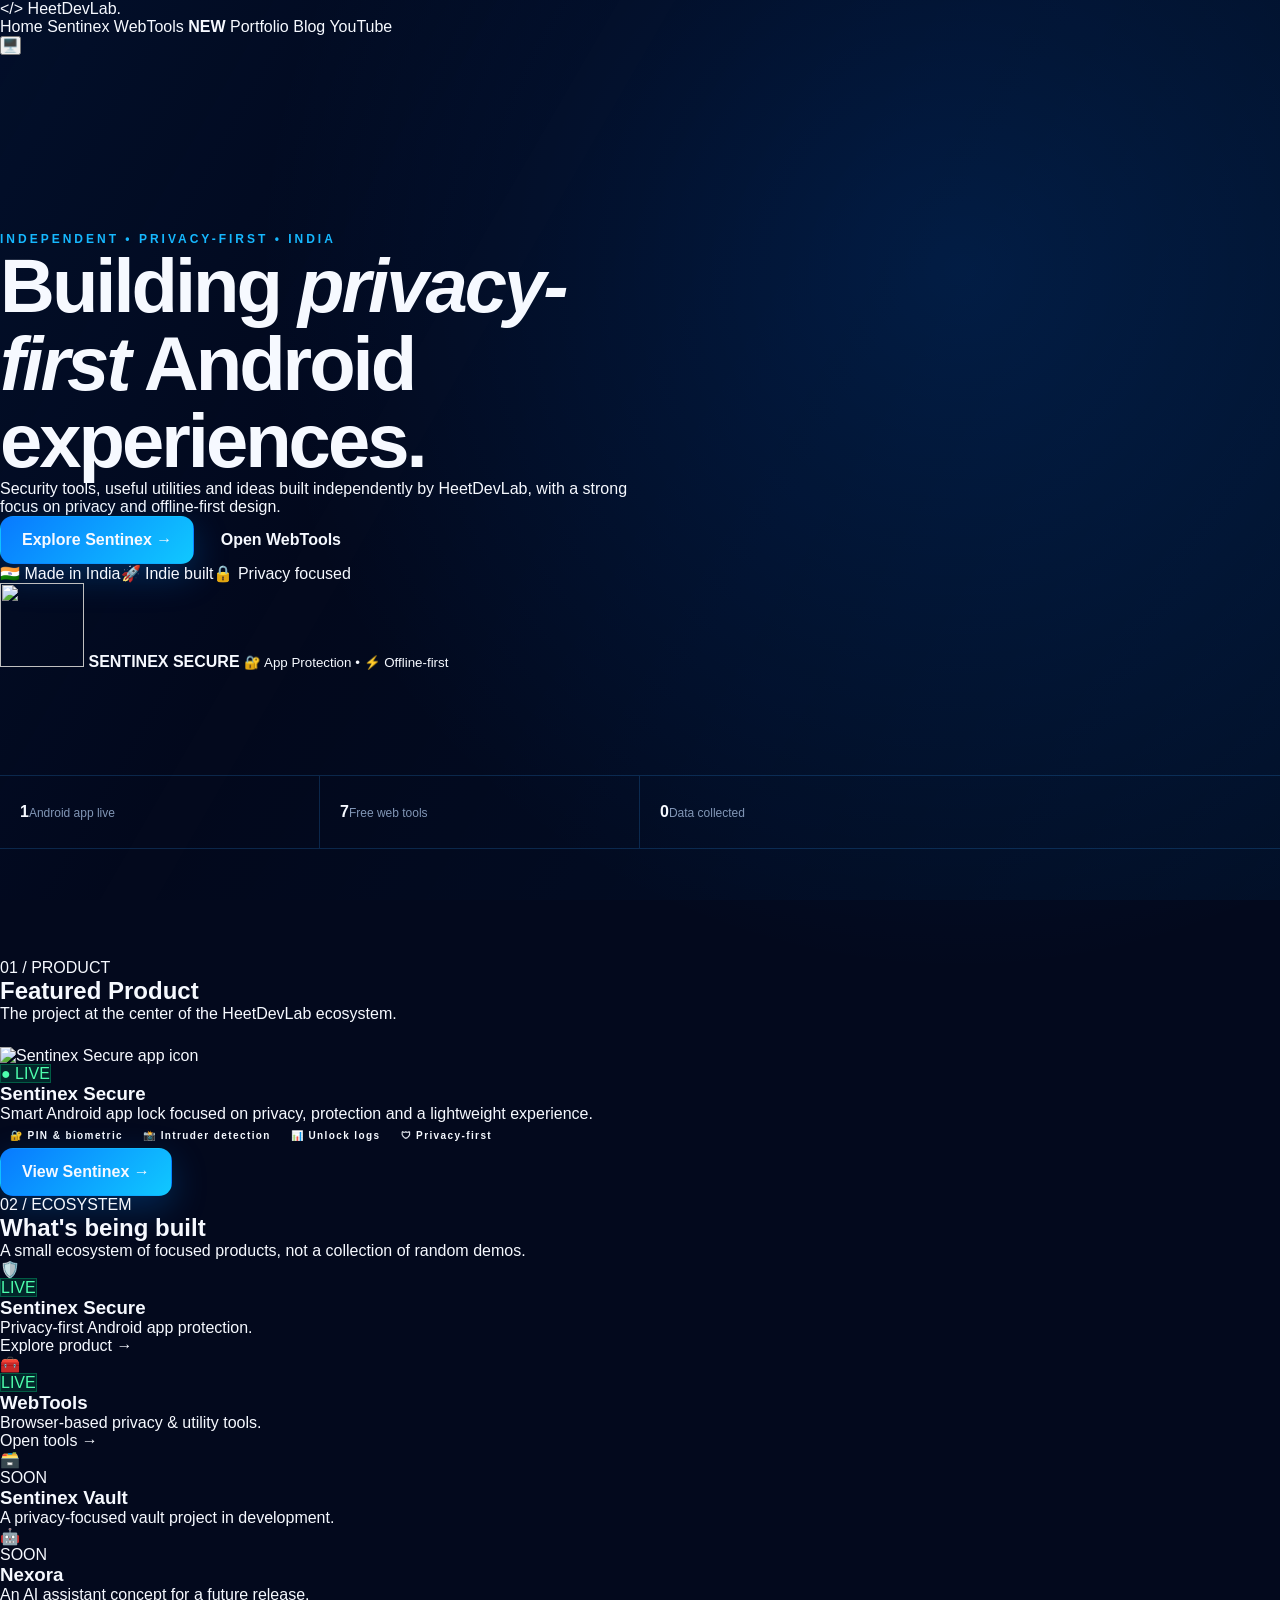
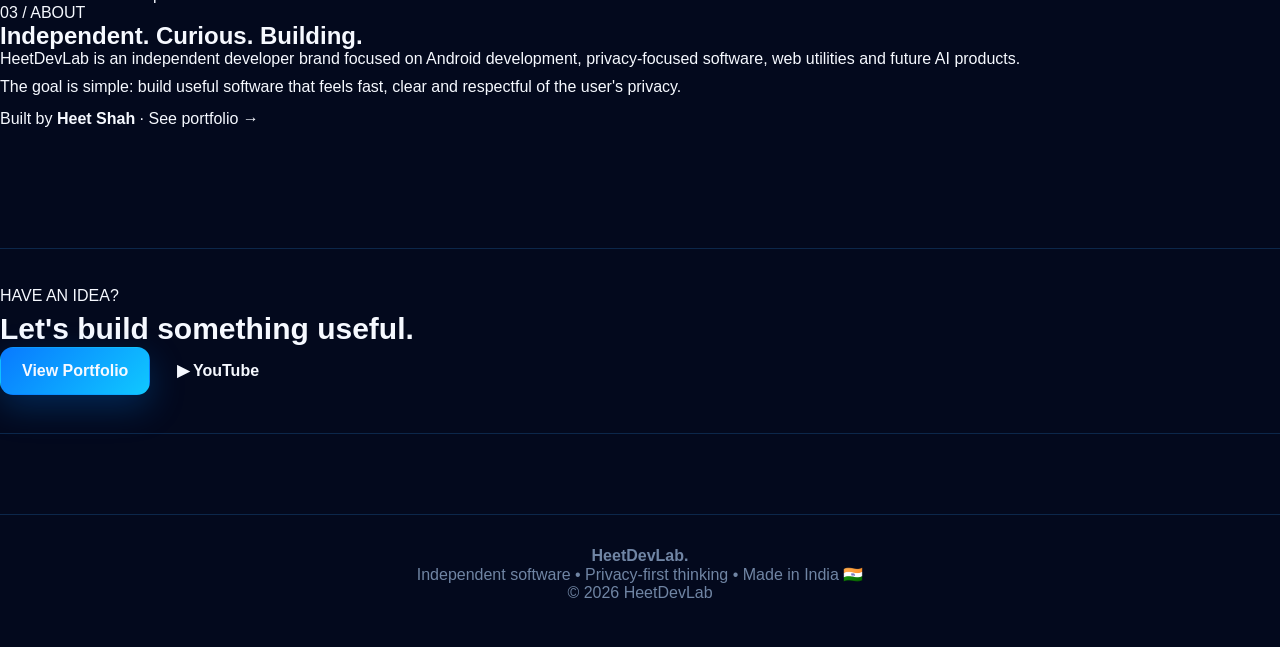
==== commit 0392f24e: "Update index.html" ====
--- a/index.html
+++ b/index.html
@@ -2,752 +2,145 @@
 <html lang="en">
 <head>
 <meta charset="UTF-8">
-<meta name="viewport" content="width=device-width, initial-scale=1.0">
+<meta name="viewport" content="width=device-width, initial-scale=1">
+<title>HeetDevLab | Privacy-First Android Security</title>
 <meta name="description" content="HeetDevLab builds privacy-first Android security tools, web utilities and future AI products.">
 <meta name="author" content="HeetDevLab">
+<link rel="canonical" href="https://heetdevlab.github.io/">
+<meta name="color-scheme" content="light dark">
+<meta name="theme-color" media="(prefers-color-scheme: light)" content="#f5f6fb">
+<meta name="theme-color" media="(prefers-color-scheme: dark)" content="#090c15">
+<meta property="og:type" content="website">
 <meta property="og:title" content="HeetDevLab | Privacy-First Android Security">
 <meta property="og:description" content="Independent Android security and privacy-focused products by HeetDevLab.">
-<meta property="og:type" content="website">
-<title>HeetDevLab | Privacy-First Android Security</title>
-<link rel="icon" type="image/png" href="favicon.png">
-<link rel="stylesheet" href="style.css">
-    <style>
-/* ================= NAVBAR ================= */
-
-.navbar{
-  position:sticky;
-  top:0;
-  z-index:5000;
-  height:72px;
-  border-bottom:1px solid rgba(45,190,255,.14);
-  background:rgba(3,9,29,.82);
-  backdrop-filter:blur(18px);
-  -webkit-backdrop-filter:blur(18px);
-}
-
-.nav-container{
-  width:min(1180px,calc(100% - 32px));
-  height:100%;
-  margin:auto;
-
-  display:flex;
-  align-items:center;
-  justify-content:space-between;
-
-  position:relative;
-  z-index:5002;
-}
-
-
-/* ---------- BRAND ---------- */
-
-.nav-brand a{
-  display:inline-flex;
-  align-items:center;
-  gap:10px;
-  text-decoration:none;
-}
-
-.brand-mark{
-  width:31px;
-  height:31px;
-
-  display:inline-flex;
-  align-items:center;
-  justify-content:center;
-
-  border:1px solid rgba(24,215,255,.42);
-  border-radius:9px;
-
-  background:
-    linear-gradient(
-      135deg,
-      rgba(24,215,255,.15),
-      rgba(40,120,255,.10)
-    );
-
-  color:#18d7ff;
-
-  font-family:
-    ui-monospace,
-    SFMono-Regular,
-    Menlo,
-    monospace;
-
-  font-size:11px;
-  font-weight:900;
-
-  box-shadow:
-    0 0 20px rgba(24,215,255,.10);
-}
-
-.brand-name{
-  font-size:24px;
-  line-height:1;
-
-  font-weight:850;
-  letter-spacing:-1.1px;
-
-  color:#f4f8ff;
-  white-space:nowrap;
-}
-
-.brand-name span{
-  background:
-    linear-gradient(
-      90deg,
-      #18d7ff,
-      #62e9ff
-    );
-
-  -webkit-background-clip:text;
-  background-clip:text;
-
-  color:transparent;
-}
-
-.brand-name b{
-  color:#18d7ff;
-
-  text-shadow:
-    0 0 13px rgba(24,215,255,.5);
-}
-
-
-/* ---------- DESKTOP LINKS ---------- */
-
-.nav-links{
-  display:flex;
-  align-items:center;
-  gap:7px;
-}
-
-.nav-links a{
-  position:relative;
-
-  padding:10px 13px;
-  border-radius:10px;
-
-  color:#aebed5;
-  text-decoration:none;
-
-  font-size:13px;
-  font-weight:650;
-
-  transition:.2s ease;
-}
-
-.nav-links a:hover{
-  color:#fff;
-  background:rgba(24,215,255,.08);
-}
-
-.nav-links a::after{
-  content:"";
-
-  position:absolute;
-
-  left:13px;
-  right:13px;
-  bottom:5px;
-
-  height:2px;
-
-  border-radius:9px;
-
-  background:#18d7ff;
-
-  transform:scaleX(0);
-  transition:transform .2s ease;
-}
-
-.nav-links a:hover::after{
-  transform:scaleX(1);
-}
-
-.nav-links .new{
-  color:#58ffae;
-
-  font-size:9px;
-  margin-left:3px;
-
-  font-weight:900;
-}
-
-
-/* ---------- HAMBURGER ---------- */
-
-.hamburger{
-  display:none;
-
-  width:42px;
-  height:42px;
-
-  padding:0;
-
-  border:1px solid rgba(45,190,255,.18);
-  border-radius:12px;
-
-  background:rgba(8,25,55,.7);
-
-  cursor:pointer;
-
-  position:relative;
-  z-index:5005;
-
-  -webkit-tap-highlight-color:transparent;
-}
-
-.hamburger span{
-  position:absolute;
-
-  left:10px;
-
-  width:22px;
-  height:3px;
-
-  border-radius:99px;
-
-  background:#fff;
-
-  transition:
-    top .22s ease,
-    transform .22s ease,
-    opacity .18s ease;
-}
-
-/* 3 Lines */
-
-.hamburger span:nth-child(1){
-  top:12px;
-}
-
-.hamburger span:nth-child(2){
-  top:19px;
-}
-
-.hamburger span:nth-child(3){
-  top:26px;
-}
-
-
-/* ---------- HAMBURGER → X ---------- */
-
-.hamburger.active span:nth-child(1){
-  top:19px;
-  transform:rotate(45deg);
-}
-
-.hamburger.active span:nth-child(2){
-  opacity:0;
-  transform:scaleX(0);
-}
-
-.hamburger.active span:nth-child(3){
-  top:19px;
-  transform:rotate(-45deg);
-}
-
-
-/* ---------- OVERLAY ---------- */
-
-.nav-overlay{
-  display:none;
-}
-
-body.nav-open{
-  overflow:hidden;
-}
-
-
-/* ================= MOBILE ================= */
-
-@media(max-width:800px){
-
-  .navbar{
-    height:66px;
-  }
-
-  .nav-container{
-    width:calc(100% - 24px);
-  }
-
-  .brand-mark{
-    width:29px;
-    height:29px;
-    border-radius:8px;
-    font-size:10px;
-  }
-
-  .brand-name{
-    font-size:22px;
-    letter-spacing:-1px;
-  }
-
-  .hamburger{
-    display:block;
-  }
-
-
-  /* ---------- OVERLAY ---------- */
-
-  .nav-overlay{
-    position:fixed;
-
-    inset:66px 0 0;
-
-    display:block;
-
-    background:rgba(0,0,0,.42);
-
-    opacity:0;
-    visibility:hidden;
-    pointer-events:none;
-
-    transition:.2s ease;
-
-    z-index:4998;
-  }
-
-  .nav-overlay.active{
-    opacity:1;
-    visibility:visible;
-    pointer-events:auto;
-  }
-
-
-  /* ---------- MOBILE MENU ---------- */
-
-  .nav-links{
-    position:absolute;
-
-    top:59px;
-    left:0;
-    right:0;
-
-    display:flex;
-    flex-direction:column;
-    align-items:stretch;
-
-    gap:2px;
-
-    padding:10px;
-
-    border:1px solid rgba(24,215,255,.22);
-    border-radius:18px;
-
-    background:rgba(4,14,36,.98);
-
-    box-shadow:
-      0 24px 70px rgba(0,0,0,.55);
-
-    opacity:0;
-    visibility:hidden;
-    pointer-events:none;
-
-    transform:
-      translateY(-8px)
-      scale(.98);
-
-    transform-origin:top center;
-
-    transition:.22s ease;
-
-    z-index:5001;
-  }
-
-  .nav-links.active{
-    opacity:1;
-    visibility:visible;
-    pointer-events:auto;
-
-    transform:
-      translateY(0)
-      scale(1);
-  }
-
-  .nav-links a{
-    padding:14px 14px;
-    border-radius:11px;
-
-    font-size:15px;
-  }
-
-  .nav-links a::after{
-    display:none;
-  }
-
-  .nav-links a:hover{
-    background:rgba(24,215,255,.08);
-  }
-}
-
-
-/* ---------- TABLET ---------- */
-
-@media(min-width:801px) and (max-width:1050px){
-
-  .nav-links{
-    gap:2px;
-  }
-
-  .nav-links a{
-    padding-left:9px;
-    padding-right:9px;
-  }
-}
-    </style>
+<meta property="og:url" content="https://heetdevlab.github.io/">
+<meta property="og:image" content="https://heetdevlab.github.io/icon.jpg">
+<link rel="icon" href="/favicon.png">
+<script>try{var t=localStorage.getItem('theme');if(t==='light'||t==='dark')document.documentElement.dataset.theme=t}catch(e){}</script>
+<link rel="stylesheet" href="/style.css?v=2">
+<script type="application/ld+json">
+{"@context":"https://schema.org","@type":"Organization","name":"HeetDevLab","url":"https://heetdevlab.github.io/","logo":"https://heetdevlab.github.io/icon.jpg","founder":{"@type":"Person","name":"Heet Shah"},"sameAs":["https://github.com/HeetDevLab","https://youtube.com/@heetplayscode","https://instagram.com/heetdevlab"]}
+</script>
+<noscript><style>.reveal{opacity:1;transform:none}</style></noscript>
 </head>
 <body>
-<div id="particles-js"></div>
-<!--
-<nav class="navbar">
-  <div class="nav-container">
-    <a class="brand" href="/">HeetDevLab<span>.</span></a>
-    <button class="menu-btn" id="menuBtn" aria-label="Open menu" aria-expanded="false">
-      <span></span><span></span><span></span>
-    </button>
-    <div class="nav-links" id="navLinks">
-      <a href="/">Home</a>
+
+<header class="nav">
+  <div class="wrap">
+    <a class="logo" href="/">&lt;/&gt; HeetDevLab<span>.</span></a>
+    <nav class="links" id="links" aria-label="Main">
+      <a href="/" class="active">Home</a>
       <a href="/Sentinex/">Sentinex</a>
-      <a href="/Webtools/">WebTools</a>
+      <a href="/Webtools/">WebTools <b class="new">NEW</b></a>
       <a href="/portfolio/">Portfolio</a>
       <a href="/Blog/">Blog</a>
       <a href="https://youtube.com/@heetplayscode" target="_blank" rel="noopener">YouTube</a>
+    </nav>
+    <div class="tools">
+      <button class="icon-btn" id="themeBtn" type="button" aria-label="Theme">🖥️</button>
+      <button class="icon-btn menu-btn" id="menuBtn" type="button" aria-label="Menu" aria-expanded="false">☰</button>
     </div>
   </div>
-</nav>
-  
-<nav class="navbar">
- <div class="nav-overlay" id="navOverlay"></div>
-  <div class="nav-container">
-
-    <div class="nav-brand">
-      <a href="/" aria-label="HeetDevLab Home">
-        <span class="brand-mark">&lt;/&gt;</span>
-        <span class="brand-name">Heet<span>Dev</span>Lab<b>.</b></span>
-      </a>
-    </div>
-
-   <div class="hamburger" id="hamburger">
-  <span></span>
-  <span></span>
-  <span></span>
-   </div>
-    <div class="nav-links" id="navLinks">
-      <a href="/">Home</a>
-      <a href="/Sentinex/">Sentinex</a>
-      <a href="/Webtools/">WebTools</a>
-     <a href="/portfolio/">Portfolio</a>
-     <a href="/Blog/">Blog</a>
-      <a href="https://youtube.com/@heetplayscode" target="_blank">YouTube</a>
-    </div>
-
-  </div>
-</nav>
-    -->
-    <!-- ================= NAVBAR ================= -->
-<nav class="navbar" aria-label="Main navigation">
-  <div class="nav-container">
-
-    <!-- Brand -->
-    <div class="nav-brand">
-      <a href="/" aria-label="HeetDevLab Home">
-        <span class="brand-mark">&lt;/&gt;</span>
-        <span class="brand-name">
-          Heet<span>Dev</span>Lab<b>.</b>
-        </span>
-      </a>
-    </div>
-
-    <!-- Mobile Menu Button -->
-    <button
-      class="hamburger"
-      id="hamburger"
-      type="button"
-      aria-label="Open menu"
-      aria-expanded="false"
-      aria-controls="navLinks"
-    >
-      <span></span>
-      <span></span>
-      <span></span>
-    </button>
-
-    <!-- Navigation Links -->
-    <div class="nav-links" id="navLinks">
-      <a href="/">Home</a>
-      <a href="/Sentinex/">Sentinex</a>
-      <a href="/Webtools/">
-        WebTools <span class="new">NEW</span>
-      </a>
-      <a href="/portfolio/">Portfolio</a>
-      <a href="/Blog/">Blog</a>
-      <a
-        href="https://youtube.com/@heetplayscode"
-        target="_blank"
-        rel="noopener"
-      >
-        YouTube
-      </a>
-    </div>
-
-    <!-- Mobile Overlay -->
-    <div class="nav-overlay" id="navOverlay"></div>
-
-  </div>
-</nav>
-<div class="menu-backdrop" id="menuBackdrop"></div>
+</header>
 
 <main>
-<section class="hero section-wrap">
-  <div class="hero-copy">
-    <div class="eyebrow"><span></span> INDEPENDENT • PRIVACY-FIRST • INDIA</div>
-    <h1>Building <strong>privacy-first</strong> Android experiences.</h1>
-    <p class="hero-text">Security tools, useful utilities and ideas built independently by HeetDevLab — with a strong focus on privacy and offline-first design.</p>
-    <div class="hero-actions">
-      <a class="btn primary" href="/Sentinex/">Explore Sentinex <b>→</b></a>
-      <a class="btn ghost" href="/Webtools/">Open WebTools</a>
+<section class="hero">
+  <div class="wrap">
+    <div>
+      <span class="eyebrow">INDEPENDENT • PRIVACY-FIRST • INDIA</span>
+      <h1>Building <em>privacy-first</em> Android experiences.</h1>
+      <p class="lead">Security tools, useful utilities and ideas built independently by HeetDevLab, with a strong focus on privacy and offline-first design.</p>
+      <div class="btns">
+        <a class="btn primary" href="/Sentinex/">Explore Sentinex →</a>
+        <a class="btn" href="/Webtools/">Open WebTools</a>
+      </div>
+      <div class="chips"><span>🇮🇳 Made in India</span><span>🚀 Indie built</span><span>🔒 Privacy focused</span></div>
     </div>
-    <div class="trust-row">
-      <span>🇮🇳 Made in India</span>
-      <i></i>
-      <span>🚀 Indie built</span>
-      <i></i>
-      <span>🔒 Privacy focused</span>
-    </div>
-  </div>
-
-  <div class="hero-visual hero-webgl" id="hero3d" aria-label="Interactive 3D Sentinex security visual">
-    <canvas id="webglCanvas" aria-hidden="true"></canvas>
-    <div class="webgl-vignette"></div>
-    <div class="webgl-label">
-      <b>SENTINEX</b>
-      <small>SECURE • 3D PROTECTION</small>
-    </div>
-    <div class="floating-tag tag-one">🔐 App Protection</div>
-    <div class="floating-tag tag-two">⚡ Offline-first</div>
-    <div class="floating-tag tag-three">🛡 No Tracking</div>
-  </div>
-</section>
-
-<section class="stats section-wrap">
-  <div><strong>01</strong><span>Live security product</span></div>
-  <div><strong>02</strong><span>Products in ecosystem</span></div>
-  <div><strong>100%</strong><span>Independent direction</span></div>
-  <div><strong>∞</strong><span>Ideas in progress</span></div>
-</section>
-
-<section class="section-wrap">
-  <div class="section-heading">
-    <span>01 / PRODUCT</span>
-    <h2>Featured Product</h2>
-    <p>The project at the center of the HeetDevLab ecosystem.</p>
-  </div>
-
-  <article class="featured-card">
-    <div class="product-icon"><img src="icon.jpg" alt="Sentinex Secure"></div>
-    <div class="product-copy">
-      <div class="pill live">● LIVE</div>
-      <h3>Sentinex Secure</h3>
-      <p>Smart Android app lock focused on privacy, protection and a lightweight experience.</p>
-      <div class="feature-list">
-        <span>🔐 PIN & biometric protection</span>
-        <span>📸 Intruder detection</span>
-        <span>📊 Unlock logs</span>
-        <span>🛡 Privacy-first design</span>
+    <div class="stage" aria-hidden="true">
+      <div class="phone">
+        <div class="screen">
+          <img src="/icon.jpg" alt="" width="84" height="84">
+          <strong>SENTINEX SECURE</strong>
+          <small>🔐 App Protection • ⚡ Offline-first</small>
+          <div class="dots"><i class="on"></i><i class="on"></i><i></i><i></i></div>
+        </div>
       </div>
-      <a class="text-link" href="/Sentinex/">View Sentinex <b>→</b></a>
-    </div>
-  </article>
-</section>
-
-<section class="section-wrap ecosystem">
-  <div class="section-heading">
-    <span>02 / ECOSYSTEM</span>
-    <h2>What's being built</h2>
-    <p>A small ecosystem of focused products — not a collection of random demos.</p>
-  </div>
-  <div class="eco-grid">
-    <a class="eco-card active-card" href="/Sentinex/">
-      <div class="eco-top"><span>🛡️</span><b>LIVE</b></div>
-      <h3>Sentinex Secure</h3>
-      <p>Privacy-first Android app protection.</p>
-      <small>Explore product →</small>
-    </a>
-    <a class="eco-card" href="/Webtools/">
-      <div class="eco-top"><span>🧰</span><b>LIVE</b></div>
-      <h3>WebTools</h3>
-      <p>Useful browser-based privacy & utility tools.</p>
-      <small>Open tools →</small>
-    </a>
-    <div class="eco-card soon">
-      <div class="eco-top"><span>🗃️</span><b>SOON</b></div>
-      <h3>Sentinex Vault</h3>
-      <p>A privacy-focused vault project in development.</p>
-      <small>Coming soon</small>
-    </div>
-    <div class="eco-card soon">
-      <div class="eco-top"><span>🤖</span><b>SOON</b></div>
-      <h3>Nexora</h3>
-      <p>An AI assistant concept for a future release.</p>
-      <small>Coming soon</small>
     </div>
   </div>
 </section>
 
-<section class="about section-wrap">
-  <div class="about-panel">
-    <span>03 / ABOUT HEETDEVLAB</span>
-    <h2>Small team. Big curiosity.</h2>
-    <p>HeetDevLab is an independent developer brand focused on Android development, cybersecurity, web utilities and future AI products.</p>
-    <p>The goal is simple: build useful software that feels fast, clear and respectful of the user's privacy.</p>
-    <div class="about-sign">Built by <strong>Heet Shah</strong></div>
+<section class="stats-sec">
+  <div class="wrap stats">
+    <div class="card reveal"><b>1</b><span>Android app live</span></div>
+    <div class="card reveal"><b>7</b><span>Free web tools</span></div>
+    <div class="card reveal"><b>0</b><span>Data collected</span></div>
   </div>
 </section>
 
-<section class="cta section-wrap">
-  <div>
-    <span>HAVE AN IDEA?</span>
-    <h2>Let's build something useful.</h2>
+<section>
+  <div class="wrap">
+    <div class="kicker">01 / PRODUCT</div>
+    <h2>Featured Product</h2>
+    <p class="sub">The project at the center of the HeetDevLab ecosystem.</p>
+    <div class="card feature reveal" data-tilt style="margin-top:24px">
+      <img src="/icon.jpg" alt="Sentinex Secure app icon" width="96" height="96" loading="lazy">
+      <div>
+        <span class="tag live">● LIVE</span>
+        <h3>Sentinex Secure</h3>
+        <p class="sub">Smart Android app lock focused on privacy, protection and a lightweight experience.</p>
+        <div class="pills"><span class="pill">🔐 PIN &amp; biometric</span><span class="pill">📸 Intruder detection</span><span class="pill">📊 Unlock logs</span><span class="pill">🛡 Privacy-first</span></div>
+        <a class="btn primary" href="/Sentinex/">View Sentinex →</a>
+      </div>
+    </div>
   </div>
-  <div class="cta-actions">
-    <a class="btn primary" href="/portfolio/">View Portfolio</a>
-    <a class="btn youtube" href="https://youtube.com/@heetplayscode" target="_blank" rel="noopener">▶ YouTube</a>
+</section>
+
+<section>
+  <div class="wrap">
+    <div class="kicker">02 / ECOSYSTEM</div>
+    <h2>What's being built</h2>
+    <p class="sub">A small ecosystem of focused products, not a collection of random demos.</p>
+    <div class="grid">
+      <a class="card reveal" data-tilt href="/Sentinex/"><div class="emoji">🛡️</div><span class="tag live">LIVE</span><h3>Sentinex Secure</h3><p class="sub">Privacy-first Android app protection.</p><span class="more">Explore product →</span></a>
+      <a class="card reveal" data-tilt href="/Webtools/"><div class="emoji">🧰</div><span class="tag live">LIVE</span><h3>WebTools</h3><p class="sub">Browser-based privacy &amp; utility tools.</p><span class="more">Open tools →</span></a>
+      <div class="card reveal" data-tilt><div class="emoji">🗃️</div><span class="tag soon">SOON</span><h3>Sentinex Vault</h3><p class="sub">A privacy-focused vault project in development.</p></div>
+      <div class="card reveal" data-tilt><div class="emoji">🤖</div><span class="tag soon">SOON</span><h3>Nexora</h3><p class="sub">An AI assistant concept for a future release.</p></div>
+    </div>
+  </div>
+</section>
+
+<section>
+  <div class="wrap">
+    <div class="kicker">03 / ABOUT</div>
+    <h2>Independent. Curious. Building.</h2>
+    <p class="sub">HeetDevLab is an independent developer brand focused on Android development, privacy-focused software, web utilities and future AI products.</p>
+    <p class="sub" style="margin-top:10px">The goal is simple: build useful software that feels fast, clear and respectful of the user's privacy.</p>
+    <p style="margin-top:14px">Built by <strong>Heet Shah</strong> · <a class="more" href="/portfolio/">See portfolio →</a></p>
+  </div>
+</section>
+
+<section class="cta">
+  <div class="wrap">
+    <div class="card reveal">
+      <div class="kicker">HAVE AN IDEA?</div>
+      <h2>Let's build something useful.</h2>
+      <div class="btns" style="justify-content:center">
+        <a class="btn primary" href="/portfolio/">View Portfolio</a>
+        <a class="btn" href="https://youtube.com/@heetplayscode" target="_blank" rel="noopener">▶ YouTube</a>
+      </div>
+    </div>
   </div>
 </section>
 </main>
 
 <footer>
-  <div class="footer-brand">HeetDevLab<span>.</span></div>
-  <p>Independent software • Privacy-first thinking • Made in India 🇮🇳</p>
-  <small>© 2026 HeetDevLab</small>
+  <div class="wrap">
+    <strong>HeetDevLab.</strong><br>
+    Independent software • Privacy-first thinking • Made in India 🇮🇳<br>
+    © <span id="year">2026</span> HeetDevLab
+  </div>
 </footer>
 
-<script src="https://cdn.jsdelivr.net/particles.js/2.0.0/particles.min.js"></script>
-<script src="https://cdn.jsdelivr.net/npm/three/build/three.min.js"></script>
-<script src="script.js"></script>
-    <script>
-(function(){
-
-  const hamburger = document.getElementById("hamburger");
-  const navLinks  = document.getElementById("navLinks");
-  const overlay   = document.getElementById("navOverlay");
-
-  if(!hamburger || !navLinks) return;
-
-
-  function setMenu(open){
-
-    hamburger.classList.toggle("active", open);
-    navLinks.classList.toggle("active", open);
-
-    if(overlay){
-      overlay.classList.toggle("active", open);
-    }
-
-    hamburger.setAttribute(
-      "aria-expanded",
-      String(open)
-    );
-
-    hamburger.setAttribute(
-      "aria-label",
-      open ? "Close menu" : "Open menu"
-    );
-
-    document.body.classList.toggle(
-      "nav-open",
-      open
-    );
-  }
-
-
-  /* Hamburger click */
-
-  hamburger.addEventListener("click", function(){
-
-    const isOpen =
-      hamburger.classList.contains("active");
-
-    setMenu(!isOpen);
-
-  });
-
-
-  /* Close menu when link clicked */
-
-  navLinks
-    .querySelectorAll("a")
-    .forEach(function(link){
-
-      link.addEventListener("click", function(){
-        setMenu(false);
-      });
-
-    });
-
-
-  /* Close when overlay clicked */
-
-  if(overlay){
-
-    overlay.addEventListener(
-      "click",
-      function(){
-        setMenu(false);
-      }
-    );
-
-  }
-
-
-  /* Close on resize */
-
-  window.addEventListener(
-    "resize",
-    function(){
-
-      if(window.innerWidth > 800){
-        setMenu(false);
-      }
-
-    }
-  );
-
-
-})();
-    </script>
-  <script>
-/* ===== HeetDevLab UNIVERSAL NAV SCRIPT ===== 
-(function(){
-  function initHeetNav(){
-    const hamburger=document.getElementById('hamburger');
-    const navLinks=document.getElementById('navLinks');
-    const overlay=document.getElementById('navOverlay');
-    if(!hamburger||!navLinks) return;
-    if(hamburger.dataset.navReady==='1') return;
-    hamburger.dataset.navReady='1';
-    function setOpen(open){
-      hamburger.classList.toggle('active',open);
-      navLinks.classList.toggle('active',open);
-      if(overlay) overlay.classList.toggle('active',open);
-      document.body.classList.toggle('nav-open',open);
-      hamburger.setAttribute('aria-expanded',String(open));
-      hamburger.setAttribute('aria-label',open?'Close menu':'Open menu');
-    }
-    hamburger.setAttribute('role','button');
-    hamburger.setAttribute('tabindex','0');
-    hamburger.setAttribute('aria-expanded','false');
-    hamburger.setAttribute('aria-label','Open menu');
-    hamburger.addEventListener('click',function(e){e.preventDefault();e.stopPropagation();setOpen(!hamburger.classList.contains('active'));});
-    hamburger.addEventListener('keydown',function(e){if(e.key==='Enter'||e.key===' '){e.preventDefault();setOpen(!hamburger.classList.contains('active'));}});
-    if(overlay) overlay.addEventListener('click',function(){setOpen(false);});
-    navLinks.querySelectorAll('a').forEach(a=>a.addEventListener('click',()=>setOpen(false)));
-    window.addEventListener('resize',()=>{if(window.innerWidth>768)setOpen(false);});
-  }
-  if(document.readyState==='loading') document.addEventListener('DOMContentLoaded',initHeetNav); else initHeetNav();
-})();*/
-  </script>
+<script src="/script.js?v=2" defer></script>
 </body>
 </html>
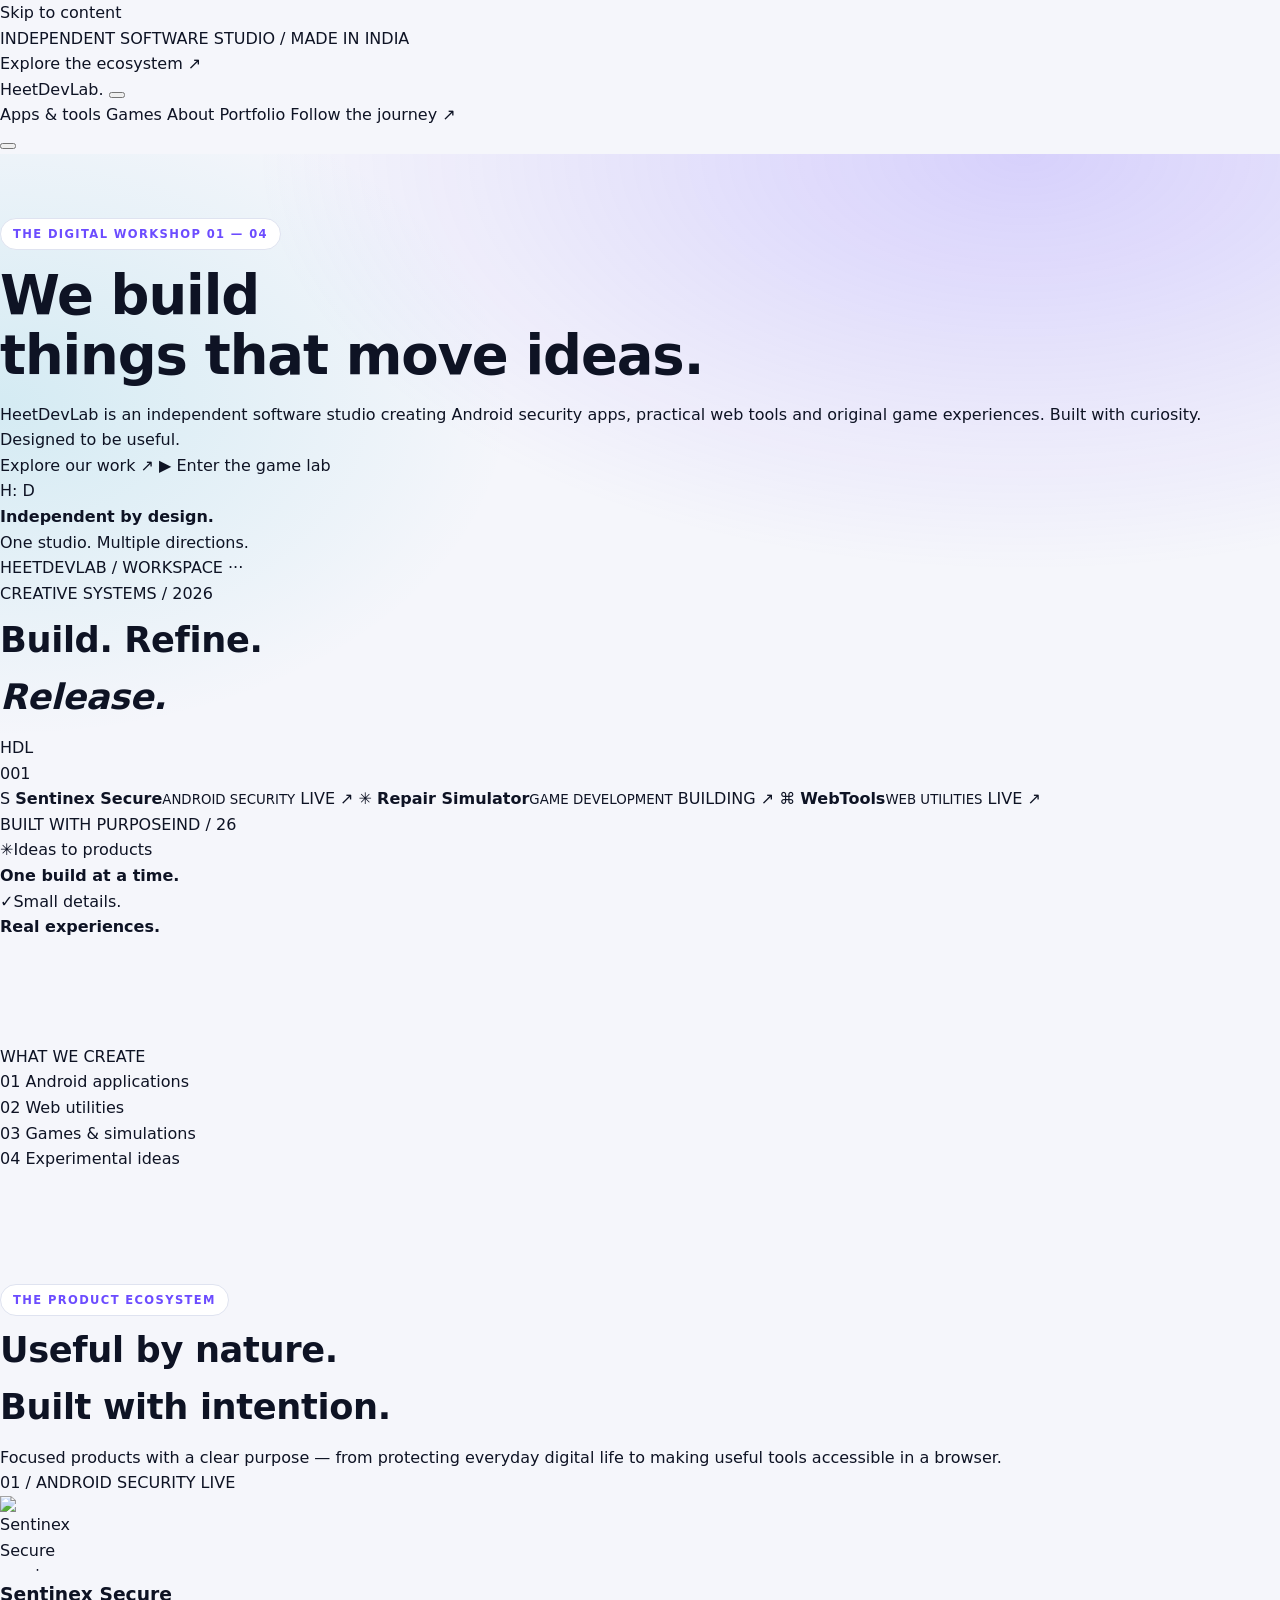
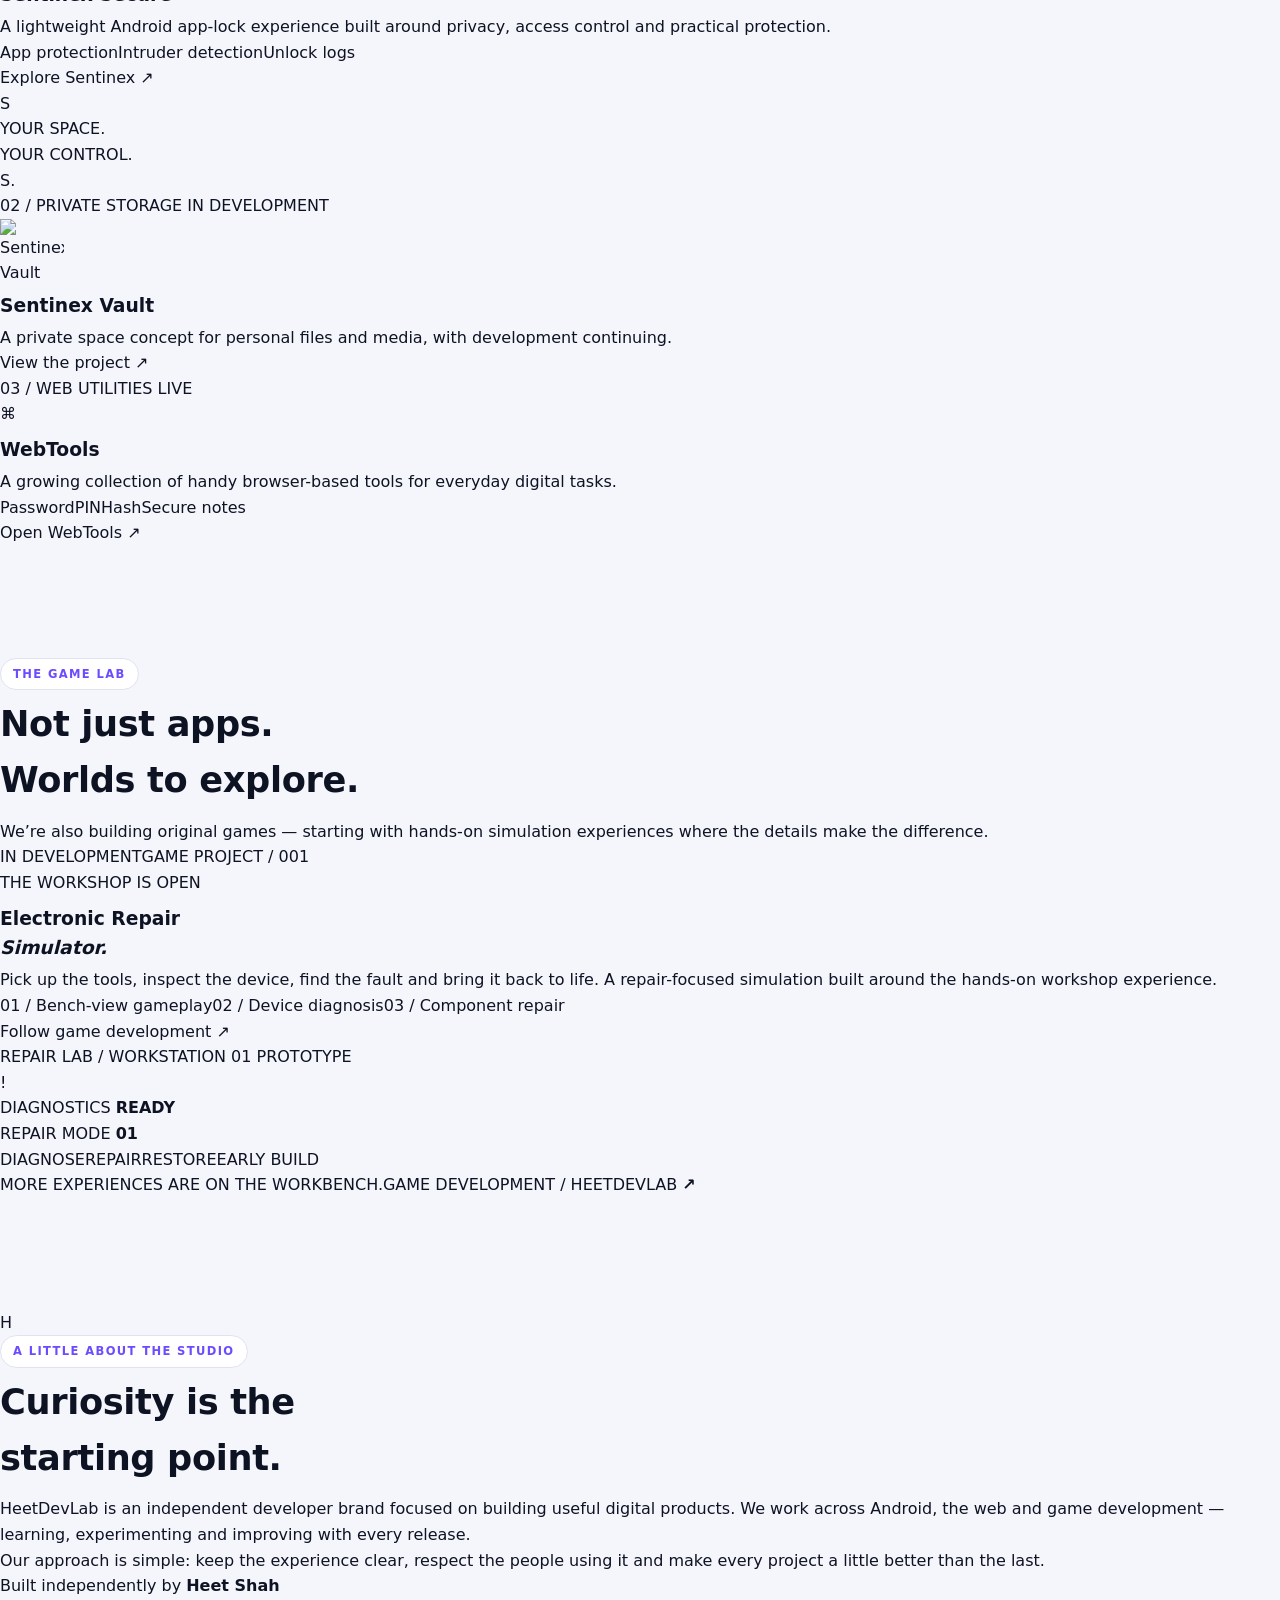
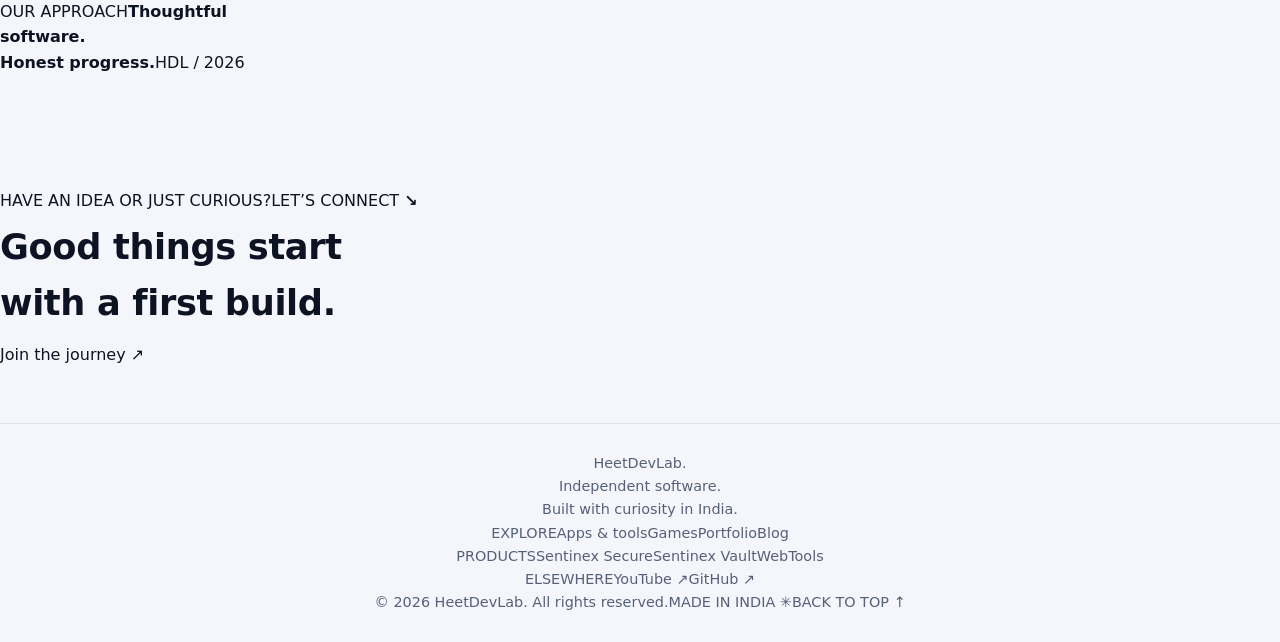
==== commit 3cccf1ea: "Update index.html" ====
--- a/index.html
+++ b/index.html
@@ -1,146 +1,257 @@
-<!DOCTYPE html>
+<!doctype html>
 <html lang="en">
 <head>
-<meta charset="UTF-8">
-<meta name="viewport" content="width=device-width, initial-scale=1">
-<title>HeetDevLab | Privacy-First Android Security</title>
-<meta name="description" content="HeetDevLab builds privacy-first Android security tools, web utilities and future AI products.">
-<meta name="author" content="HeetDevLab">
-<link rel="canonical" href="https://heetdevlab.github.io/">
-<meta name="color-scheme" content="light dark">
-<meta name="theme-color" media="(prefers-color-scheme: light)" content="#f5f6fb">
-<meta name="theme-color" media="(prefers-color-scheme: dark)" content="#090c15">
-<meta property="og:type" content="website">
-<meta property="og:title" content="HeetDevLab | Privacy-First Android Security">
-<meta property="og:description" content="Independent Android security and privacy-focused products by HeetDevLab.">
-<meta property="og:url" content="https://heetdevlab.github.io/">
-<meta property="og:image" content="https://heetdevlab.github.io/icon.jpg">
-<link rel="icon" href="/favicon.png">
-<script>try{var t=localStorage.getItem('theme');if(t==='light'||t==='dark')document.documentElement.dataset.theme=t}catch(e){}</script>
-<link rel="stylesheet" href="/style.css?v=2">
-<script type="application/ld+json">
-{"@context":"https://schema.org","@type":"Organization","name":"HeetDevLab","url":"https://heetdevlab.github.io/","logo":"https://heetdevlab.github.io/icon.jpg","founder":{"@type":"Person","name":"Heet Shah"},"sameAs":["https://github.com/HeetDevLab","https://youtube.com/@heetplayscode","https://instagram.com/heetdevlab"]}
-</script>
-<noscript><style>.reveal{opacity:1;transform:none}</style></noscript>
+  <meta charset="utf-8">
+  <meta name="viewport" content="width=device-width, initial-scale=1">
+  <meta name="theme-color" content="#080b12">
+  <meta name="description" content="HeetDevLab is an independent software studio building Android security apps, useful web tools and original games. Made in India.">
+  <meta name="author" content="HeetDevLab">
+  <meta property="og:type" content="website">
+  <meta property="og:title" content="HeetDevLab — Apps. Tools. Games.">
+  <meta property="og:description" content="Independent software, privacy-minded tools and original game experiences. Built with curiosity in India.">
+  <meta property="og:url" content="https://heetdevlab.github.io/">
+  <meta property="og:image" content="https://heetdevlab.github.io/icon.jpg">
+  <meta name="twitter:card" content="summary_large_image">
+  <title>HeetDevLab — Apps. Tools. Games.</title>
+  <link rel="icon" type="image/png" href="/favicon.png">
+  <link rel="preconnect" href="https://fonts.googleapis.com">
+  <link rel="preconnect" href="https://fonts.gstatic.com" crossorigin>
+  <link href="https://fonts.googleapis.com/css2?family=DM+Mono:wght@400;500&family=Manrope:wght@400;500;600;700;800&display=swap" rel="stylesheet">
+  <link rel="stylesheet" href="/style.css">
+  <script type="application/ld+json">
+  {
+    "@context": "https://schema.org",
+    "@type": "Organization",
+    "name": "HeetDevLab",
+    "url": "https://heetdevlab.github.io/",
+    "description": "Independent software studio building Android security apps, web tools and games.",
+    "sameAs": ["https://youtube.com/@heetplayscode"]
+  }
+  </script>
 </head>
 <body>
-
-<header class="nav">
-  <div class="wrap">
-    <a class="logo" href="/">&lt;/&gt; HeetDevLab<span>.</span></a>
-    <nav class="links" id="links" aria-label="Main">
-      <a href="/" class="active">Home</a>
-      <a href="/Sentinex/">Sentinex</a>
-      <a href="/Webtools/">WebTools <b class="new">NEW</b></a>
-      <a href="/portfolio/">Portfolio</a>
-      <a href="/Blog/">Blog</a>
-      <a href="https://youtube.com/@heetplayscode" target="_blank" rel="noopener">YouTube</a>
-    </nav>
-    <div class="tools">
-      <button class="icon-btn" id="themeBtn" type="button" aria-label="Theme">🖥️</button>
-      <button class="icon-btn menu-btn" id="menuBtn" type="button" aria-label="Menu" aria-expanded="false">☰</button>
+  <a class="skip-link" href="#main">Skip to content</a>
+  <div class="ambient ambient-one" aria-hidden="true"></div>
+  <div class="ambient ambient-two" aria-hidden="true"></div>
+  <div class="page-grid" aria-hidden="true"></div>
+
+  <div class="announcement-bar">
+    <div class="announcement-inner">
+      <p><span class="live-dot" aria-hidden="true"></span> INDEPENDENT SOFTWARE STUDIO <span class="announcement-divider">/</span> MADE IN INDIA</p>
+      <a href="#projects">Explore the ecosystem <span aria-hidden="true">↗</span></a>
     </div>
   </div>
-</header>
-
-<main>
-<section class="hero">
-  <div class="wrap">
-    <div>
-      <span class="eyebrow">INDEPENDENT • PRIVACY-FIRST • INDIA</span>
-      <h1>Building <em>privacy-first</em> Android experiences.</h1>
-      <p class="lead">Security tools, useful utilities and ideas built independently by HeetDevLab, with a strong focus on privacy and offline-first design.</p>
-      <div class="btns">
-        <a class="btn primary" href="/Sentinex/">Explore Sentinex →</a>
-        <a class="btn" href="/Webtools/">Open WebTools</a>
-      </div>
-      <div class="chips"><span>🇮🇳 Made in India</span><span>🚀 Indie built</span><span>🔒 Privacy focused</span></div>
+
+  <header class="site-header" id="top">
+    <div class="nav-shell">
+      <a class="brand" href="/" aria-label="HeetDevLab home">
+        <span class="brand-symbol" aria-hidden="true"><span></span><span></span><span></span><span></span></span>
+        <span class="brand-word">Heet<span>Dev</span>Lab<span class="brand-period">.</span></span>
+      </a>
+
+      <button class="menu-toggle" id="menuToggle" type="button" aria-label="Open navigation" aria-expanded="false" aria-controls="primaryNav">
+        <span></span><span></span>
+      </button>
+
+      <nav class="primary-nav" id="primaryNav" aria-label="Main navigation">
+        <a href="#projects">Apps & tools</a>
+        <a href="#games">Games</a>
+        <a href="#about">About</a>
+        <a href="/portfolio/">Portfolio</a>
+        <a class="nav-cta" href="https://youtube.com/@heetplayscode" target="_blank" rel="noopener noreferrer">Follow the journey <span aria-hidden="true">↗</span></a>
+      </nav>
     </div>
-    <div class="stage" aria-hidden="true">
-      <div class="phone">
-        <div class="screen">
-          <img src="/icon.jpg" alt="" width="84" height="84">
-          <strong>SENTINEX SECURE</strong>
-          <small>🔐 App Protection • ⚡ Offline-first</small>
-          <div class="dots"><i class="on"></i><i class="on"></i><i></i><i></i></div>
-        </div>
-      </div>
+    <button class="nav-backdrop" id="navBackdrop" type="button" aria-label="Close navigation"></button>
+  </header>
+
+  <main id="main">
+    <section class="hero section-shell">
+      <div class="hero-content">
+        <div class="eyebrow"><span class="eyebrow-line"></span> THE DIGITAL WORKSHOP <span class="eyebrow-index">01 — 04</span></div>
+        <h1>We build<br>things that <span class="text-gradient">move ideas.</span></h1>
+        <p class="hero-description">HeetDevLab is an independent software studio creating Android security apps, practical web tools and original game experiences. Built with curiosity. Designed to be useful.</p>
+        <div class="hero-actions">
+          <a class="button button-primary" href="#projects">Explore our work <span aria-hidden="true">↗</span></a>
+          <a class="button button-secondary" href="#games"><span class="play-icon" aria-hidden="true">▶</span> Enter the game lab</a>
+        </div>
+        <div class="hero-footnote">
+          <div class="avatar-stack" aria-hidden="true"><span>H</span><span>:</span><span> D</span></div>
+          <p><strong>Independent by design.</strong><br><span>One studio. Multiple directions.</span></p>
+        </div>
+      </div>
+
+      <div class="hero-art" aria-label="A preview of the HeetDevLab product ecosystem">
+        <div class="art-glow" aria-hidden="true"></div>
+        <div class="orbit orbit-large" aria-hidden="true"></div>
+        <div class="orbit orbit-small" aria-hidden="true"></div>
+        <div class="studio-panel">
+          <div class="panel-topline">
+            <div class="window-dots" aria-hidden="true"><i></i><i></i><i></i></div>
+            <span>HEETDEVLAB / WORKSPACE</span>
+            <span class="panel-menu" aria-hidden="true">···</span>
+          </div>
+          <div class="panel-intro">
+            <span class="mono-label">CREATIVE SYSTEMS / 2026</span>
+            <div class="panel-title-row"><h2>Build. Refine.<br><em>Release.</em></h2><span class="panel-index">HDL<br>001</span></div>
+          </div>
+          <div class="workspace-list">
+            <a href="/Sentinex/" class="workspace-item">
+              <span class="workspace-icon shield-icon" aria-hidden="true">S</span>
+              <span class="workspace-copy"><strong>Sentinex Secure</strong><small>ANDROID SECURITY</small></span>
+              <span class="workspace-state state-live"><i></i> LIVE</span>
+              <span class="workspace-arrow" aria-hidden="true">↗</span>
+            </a>
+            <a href="#games" class="workspace-item">
+              <span class="workspace-icon game-icon" aria-hidden="true">✳</span>
+              <span class="workspace-copy"><strong>Repair Simulator</strong><small>GAME DEVELOPMENT</small></span>
+              <span class="workspace-state state-build"><i></i> BUILDING</span>
+              <span class="workspace-arrow" aria-hidden="true">↗</span>
+            </a>
+            <a href="/Webtools/" class="workspace-item">
+              <span class="workspace-icon tools-icon" aria-hidden="true">⌘</span>
+              <span class="workspace-copy"><strong>WebTools</strong><small>WEB UTILITIES</small></span>
+              <span class="workspace-state state-live"><i></i> LIVE</span>
+              <span class="workspace-arrow" aria-hidden="true">↗</span>
+            </a>
+          </div>
+          <div class="panel-bottom"><span>BUILT WITH PURPOSE</span><span>IND / 26</span></div>
+        </div>
+        <div class="floating-note note-top"><span class="note-spark">✳</span><span>Ideas to products<br><strong>One build at a time.</strong></span></div>
+        <div class="floating-note note-bottom"><span class="note-check">✓</span><span>Small details.<br><strong>Real experiences.</strong></span></div>
+      </div>
+    </section>
+
+    <section class="capability-strip section-shell" aria-label="What we create">
+      <span class="strip-label">WHAT WE CREATE</span>
+      <div class="capability"><span>01</span> Android applications</div>
+      <div class="capability"><span>02</span> Web utilities</div>
+      <div class="capability"><span>03</span> Games & simulations</div>
+      <div class="capability"><span>04</span> Experimental ideas</div>
+    </section>
+
+    <section class="projects-section section-shell" id="projects">
+      <div class="section-heading">
+        <div>
+          <div class="eyebrow"><span class="eyebrow-line"></span> THE PRODUCT ECOSYSTEM</div>
+          <h2>Useful by nature.<br><span class="muted-heading">Built with intention.</span></h2>
+        </div>
+        <p>Focused products with a clear purpose — from protecting everyday digital life to making useful tools accessible in a browser.</p>
+      </div>
+
+      <div class="product-grid">
+        <article class="product-card product-featured">
+          <div class="product-card-top"><span class="category-label">01 / ANDROID SECURITY</span><span class="status-pill status-live"><i></i> LIVE</span></div>
+          <div class="product-feature-layout">
+            <div class="product-copy">
+              <div class="product-logo product-logo-image"><img src="/icon.jpg" alt="Sentinex Secure app icon" width="76" height="76"></div>
+              <h3>Sentinex <span>Secure</span></h3>
+              <p>A lightweight Android app-lock experience built around privacy, access control and practical protection.</p>
+              <div class="tag-row"><span>App protection</span><span>Intruder detection</span><span>Unlock logs</span></div>
+              <a class="card-link" href="/Sentinex/">Explore Sentinex <span aria-hidden="true">↗</span></a>
+            </div>
+            <div class="sentinex-visual" aria-hidden="true">
+              <div class="ring ring-one"></div><div class="ring ring-two"></div>
+              <div class="secure-emblem"><span>S</span><i></i></div>
+              <div class="secure-caption">YOUR SPACE.<br>YOUR CONTROL.</div>
+            </div>
+          </div>
+          <div class="card-corner-mark" aria-hidden="true">S.</div>
+        </article>
+
+        <article class="product-card vault-card">
+          <div class="product-card-top"><span class="category-label">02 / PRIVATE STORAGE</span><span class="status-pill status-build"><i></i> IN DEVELOPMENT</span></div>
+          <div class="product-logo vault-logo"><img src="/Sentinex%20Vault.svg" alt="Sentinex Vault logo" width="64" height="64"></div>
+          <h3>Sentinex <span>Vault</span></h3>
+          <p>A private space concept for personal files and media, with development continuing.</p>
+          <a class="card-link" href="/Sentinex-Vault/">View the project <span aria-hidden="true">↗</span></a>
+          <div class="vault-lines" aria-hidden="true"><span></span><span></span><span></span><span></span></div>
+        </article>
+
+        <article class="product-card tools-card">
+          <div class="product-card-top"><span class="category-label">03 / WEB UTILITIES</span><span class="status-pill status-live"><i></i> LIVE</span></div>
+          <div class="product-logo tools-logo" aria-hidden="true"><span>⌘</span></div>
+          <h3>Web<span>Tools</span></h3>
+          <p>A growing collection of handy browser-based tools for everyday digital tasks.</p>
+          <div class="tool-pills"><span>Password</span><span>PIN</span><span>Hash</span><span>Secure notes</span></div>
+          <a class="card-link" href="/Webtools/">Open WebTools <span aria-hidden="true">↗</span></a>
+          <div class="tools-orbit" aria-hidden="true"></div>
+        </article>
+      </div>
+    </section>
+
+    <section class="games-section" id="games">
+      <div class="games-inner section-shell">
+        <div class="games-heading">
+          <div>
+            <div class="eyebrow"><span class="eyebrow-line"></span> THE GAME LAB</div>
+            <h2>Not just apps.<br><span class="game-gradient">Worlds to explore.</span></h2>
+          </div>
+          <p>We’re also building original games — starting with hands-on simulation experiences where the details make the difference.</p>
+        </div>
+
+        <article class="game-feature">
+          <div class="game-copy">
+            <div class="game-meta"><span class="game-badge"><i></i> IN DEVELOPMENT</span><span class="category-label">GAME PROJECT / 001</span></div>
+            <div class="game-kicker">THE WORKSHOP IS OPEN</div>
+            <h3>Electronic Repair<br><em>Simulator.</em></h3>
+            <p>Pick up the tools, inspect the device, find the fault and bring it back to life. A repair-focused simulation built around the hands-on workshop experience.</p>
+            <div class="game-tags"><span>01 / Bench-view gameplay</span><span>02 / Device diagnosis</span><span>03 / Component repair</span></div>
+            <a class="button button-game" href="https://youtube.com/@heetplayscode" target="_blank" rel="noopener noreferrer">Follow game development <span aria-hidden="true">↗</span></a>
+          </div>
+          <div class="game-art" aria-label="Illustration of an electronic repair workbench">
+            <div class="game-art-top"><span>REPAIR LAB / WORKSTATION 01</span><span class="game-art-live"><i></i> PROTOTYPE</span></div>
+            <div class="bench-scene">
+              <div class="bench-light"></div>
+              <div class="tool-shadow tool-left"></div><div class="tool-shadow tool-right"></div>
+              <div class="device-board">
+                <div class="board-chip chip-a"></div><div class="board-chip chip-b"></div><div class="board-chip chip-c"></div>
+                <div class="board-trace trace-a"></div><div class="board-trace trace-b"></div><div class="board-trace trace-c"></div>
+                <div class="board-port"></div>
+              </div>
+              <div class="repair-phone"><div class="phone-screen"><span class="phone-speaker"></span><span class="phone-crack crack-a"></span><span class="phone-crack crack-b"></span><span class="phone-alert">!</span></div></div>
+              <div class="screwdriver"><span></span></div>
+              <div class="bench-base"></div>
+              <div class="bench-label label-left">DIAGNOSTICS <b>READY</b></div>
+              <div class="bench-label label-right">REPAIR MODE <b>01</b></div>
+            </div>
+            <div class="game-art-bottom"><span>DIAGNOSE</span><i></i><span>REPAIR</span><i></i><span>RESTORE</span><span class="art-version">EARLY BUILD</span></div>
+          </div>
+        </article>
+        <div class="game-lab-footer"><span>MORE EXPERIENCES ARE ON THE WORKBENCH.</span><span>GAME DEVELOPMENT / HEETDEVLAB <b>↗</b></span></div>
+      </div>
+    </section>
+
+    <section class="about-section section-shell" id="about">
+      <div class="about-mark" aria-hidden="true"><span>H</span><i></i><i></i></div>
+      <div class="about-content">
+        <div class="eyebrow"><span class="eyebrow-line"></span> A LITTLE ABOUT THE STUDIO</div>
+        <h2>Curiosity is the<br><span class="muted-heading">starting point.</span></h2>
+        <p>HeetDevLab is an independent developer brand focused on building useful digital products. We work across Android, the web and game development — learning, experimenting and improving with every release.</p>
+        <p>Our approach is simple: keep the experience clear, respect the people using it and make every project a little better than the last.</p>
+        <div class="about-signature"><span class="signature-line"></span><span>Built independently by <strong>Heet Shah</strong></span></div>
+      </div>
+      <div class="about-side-note"><span>OUR APPROACH</span><strong>Thoughtful<br>software.<br>Honest progress.</strong><span class="about-side-index">HDL / 2026</span></div>
+    </section>
+
+    <section class="closing-cta section-shell">
+      <div class="cta-topline"><span>HAVE AN IDEA OR JUST CURIOUS?</span><span>LET’S CONNECT <b>↘</b></span></div>
+      <div class="cta-main"><h2>Good things start<br>with <span class="text-gradient">a first build.</span></h2><a class="button button-primary" href="https://youtube.com/@heetplayscode" target="_blank" rel="noopener noreferrer">Join the journey <span aria-hidden="true">↗</span></a></div>
+    </section>
+  </main>
+
+  <footer class="site-footer">
+    <div class="footer-main section-shell">
+      <div class="footer-brand-block">
+        <a class="brand footer-brand" href="/" aria-label="HeetDevLab home"><span class="brand-symbol" aria-hidden="true"><span></span><span></span><span></span><span></span></span><span class="brand-word">Heet<span>Dev</span>Lab<span class="brand-period">.</span></span></a>
+        <p>Independent software.<br>Built with curiosity in India.</p>
+      </div>
+      <div class="footer-links"><span>EXPLORE</span><a href="#projects">Apps & tools</a><a href="#games">Games</a><a href="/portfolio/">Portfolio</a><a href="/Blog/">Blog</a></div>
+      <div class="footer-links"><span>PRODUCTS</span><a href="/Sentinex/">Sentinex Secure</a><a href="/Sentinex-Vault/">Sentinex Vault</a><a href="/Webtools/">WebTools</a></div>
+      <div class="footer-links"><span>ELSEWHERE</span><a href="https://youtube.com/@heetplayscode" target="_blank" rel="noopener noreferrer">YouTube ↗</a><a href="https://github.com/heetdevlab" target="_blank" rel="noopener noreferrer">GitHub ↗</a></div>
     </div>
-  </div>
-</section>
-
-<section class="stats-sec">
-  <div class="wrap stats">
-    <div class="card reveal"><b>1</b><span>Android app live</span></div>
-    <div class="card reveal"><b>7</b><span>Free web tools</span></div>
-    <div class="card reveal"><b>0</b><span>Data collected</span></div>
-  </div>
-</section>
-
-<section>
-  <div class="wrap">
-    <div class="kicker">01 / PRODUCT</div>
-    <h2>Featured Product</h2>
-    <p class="sub">The project at the center of the HeetDevLab ecosystem.</p>
-    <div class="card feature reveal" data-tilt style="margin-top:24px">
-      <img src="/icon.jpg" alt="Sentinex Secure app icon" width="96" height="96" loading="lazy">
-      <div>
-        <span class="tag live">● LIVE</span>
-        <h3>Sentinex Secure</h3>
-        <p class="sub">Smart Android app lock focused on privacy, protection and a lightweight experience.</p>
-        <div class="pills"><span class="pill">🔐 PIN &amp; biometric</span><span class="pill">📸 Intruder detection</span><span class="pill">📊 Unlock logs</span><span class="pill">🛡 Privacy-first</span></div>
-        <a class="btn primary" href="/Sentinex/">View Sentinex →</a>
-      </div>
-    </div>
-  </div>
-</section>
-
-<section>
-  <div class="wrap">
-    <div class="kicker">02 / ECOSYSTEM</div>
-    <h2>What's being built</h2>
-    <p class="sub">A small ecosystem of focused products, not a collection of random demos.</p>
-    <div class="grid">
-      <a class="card reveal" data-tilt href="/Sentinex/"><div class="emoji">🛡️</div><span class="tag live">LIVE</span><h3>Sentinex Secure</h3><p class="sub">Privacy-first Android app protection.</p><span class="more">Explore product →</span></a>
-      <a class="card reveal" data-tilt href="/Webtools/"><div class="emoji">🧰</div><span class="tag live">LIVE</span><h3>WebTools</h3><p class="sub">Browser-based privacy &amp; utility tools.</p><span class="more">Open tools →</span></a>
-      <div class="card reveal" data-tilt><div class="emoji">🗃️</div><span class="tag soon">SOON</span><h3>Sentinex Vault</h3><p class="sub">A privacy-focused vault project in development.</p></div>
-      <div class="card reveal" data-tilt><div class="emoji">🤖</div><span class="tag soon">SOON</span><h3>Nexora</h3><p class="sub">An AI assistant concept for a future release.</p></div>
-    </div>
-  </div>
-</section>
-
-<section>
-  <div class="wrap">
-    <div class="kicker">03 / ABOUT</div>
-    <h2>Independent. Curious. Building.</h2>
-    <p class="sub">HeetDevLab is an independent developer brand focused on Android development, privacy-focused software, web utilities and future AI products.</p>
-    <p class="sub" style="margin-top:10px">The goal is simple: build useful software that feels fast, clear and respectful of the user's privacy.</p>
-    <p style="margin-top:14px">Built by <strong>Heet Shah</strong> · <a class="more" href="/portfolio/">See portfolio →</a></p>
-  </div>
-</section>
-
-<section class="cta">
-  <div class="wrap">
-    <div class="card reveal">
-      <div class="kicker">HAVE AN IDEA?</div>
-      <h2>Let's build something useful.</h2>
-      <div class="btns" style="justify-content:center">
-        <a class="btn primary" href="/portfolio/">View Portfolio</a>
-        <a class="btn" href="https://youtube.com/@heetplayscode" target="_blank" rel="noopener">▶ YouTube</a>
-      </div>
-    </div>
-  </div>
-</section>
-</main>
-
-<footer>
-  <div class="wrap">
-    <strong>HeetDevLab.</strong><br>
-    Independent software • Privacy-first thinking • Made in India 🇮🇳<br>
-    © <span id="year">2026</span> HeetDevLab
-  </div>
-</footer>
-
-<script src="/script.js?v=2" defer></script>
+    <div class="footer-bottom section-shell"><span>© <span id="currentYear">2026</span> HeetDevLab. All rights reserved.</span><span>MADE IN INDIA <b>✳</b></span><a href="#top">BACK TO TOP ↑</a></div>
+  </footer>
+
+  <script src="/script.js" defer></script>
 </body>
 </html>
--- a/style.css
+++ b/style.css
@@ -1,104 +1,116 @@
-*{box-sizing:border-box;margin:0;padding:0}
-:root{--bg:#03091d;--panel:#071634;--panel2:#0a2044;--line:rgba(50,160,255,.20);--blue:#16b8ff;--blue2:#1477ff;--muted:#93a7c7;--white:#f6f9ff}
+:root{
+  color-scheme:light dark;
+  --bg:#f5f6fb;--bg2:#eceefa;--surface:#fff;--text:#0e1324;--muted:#566079;--border:#dfe3f0;
+  --accent:#6c4cff;--accent2:#0aa6c2;--shadow:0 10px 30px rgba(30,40,90,.10);
+  --radius:18px;--max:1080px;
+}
+@media (prefers-color-scheme:dark){
+  :root:not([data-theme="light"]){
+    --bg:#090c15;--bg2:#0f1424;--surface:#131a2e;--text:#eef1fb;--muted:#9aa5c3;--border:#222b47;
+    --accent:#8b72ff;--accent2:#22d3ee;--shadow:0 10px 30px rgba(0,0,0,.45);
+  }
+}
+:root[data-theme="light"]{color-scheme:light}
+:root[data-theme="dark"]{
+  color-scheme:dark;
+  --bg:#090c15;--bg2:#0f1424;--surface:#131a2e;--text:#eef1fb;--muted:#9aa5c3;--border:#222b47;
+  --accent:#8b72ff;--accent2:#22d3ee;--shadow:0 10px 30px rgba(0,0,0,.45);
+}
+
+*{box-sizing:border-box;margin:0}
 html{scroll-behavior:smooth}
-body{font-family:Inter,Segoe UI,Arial,sans-serif;background:radial-gradient(circle at 75% 12%,rgba(0,119,255,.16),transparent 32%),var(--bg);color:var(--white);overflow-x:hidden}
+body{font-family:system-ui,-apple-system,"Segoe UI",Roboto,sans-serif;background:var(--bg);color:var(--text);line-height:1.6;-webkit-font-smoothing:antialiased}
 a{color:inherit;text-decoration:none}
+img{max-width:100%;display:block}
+.wrap{max-width:var(--max);margin:0 auto;padding:0 20px}
 
-#particles-js{position:fixed;inset:0;z-index:-2;opacity:.55}
-body:before{content:"";position:fixed;inset:0;z-index:-3;background:linear-gradient(120deg,rgba(0,60,140,.12),transparent 35%,rgba(0,150,255,.05));pointer-events:none}
-.navbar{height:72px;position:fixed;top:0;left:0;right:0;z-index:1000;background:rgba(3,9,29,.78);border-bottom:1px solid var(--line);backdrop-filter:blur(18px)}
-.nav-container{max-width:1180px;height:100%;margin:auto;padding:0 24px;display:flex;align-items:center;justify-content:space-between}
-.brand{font-size:23px;font-weight:800;letter-spacing:-.7px;color:var(--white)}.brand span,.section-heading>span,.eyebrow{color:var(--blue)}
-.nav-links{display:flex;gap:28px;align-items:center}.nav-links a{font-size:14px;color:#c9d4e8;transition:.25s}.nav-links a:hover{color:var(--blue)}
-.menu-btn{display:none;background:none;border:0;width:44px;height:44px}.menu-btn span{display:block;width:27px;height:3px;background:white;border-radius:5px;margin:5px auto;transition:.25s}.menu-backdrop{display:none}
-.section-wrap{max-width:1120px;margin:auto;padding-left:24px;padding-right:24px}
-.hero{min-height:720px;padding-top:145px;padding-bottom:75px;display:grid;grid-template-columns:1.05fr .95fr;gap:40px;align-items:center}
-.eyebrow{font-size:12px;letter-spacing:3px;font-weight:700;margin-bottom:22px}.eyebrow span{display:inline-block;width:7px;height:7px;border-radius:50%;background:var(--blue);box-shadow:0 0 16px var(--blue);margin-right:8px}
-h1{font-size:clamp(44px,6vw,76px);line-height:1.02;letter-spacing:-3px;max-width:720px}h1 strong{color:var(--blue)}
-.hero-text{color:var(--muted);font-size:18px;line-height:1.75;max-width:630px;margin-top:25px}.hero-actions{display:flex;gap:12px;flex-wrap:wrap;margin-top:30px}
-.btn{display:inline-flex;align-items:center;justify-content:center;gap:10px;padding:14px 21px;border-radius:13px;font-weight:700;border:1px solid transparent;transition:.25s}.btn:hover{transform:translateY(-3px)}.primary{background:linear-gradient(135deg,#087aff,#10c8ff);box-shadow:0 12px 35px rgba(0,137,255,.25)}.ghost{border-color:var(--line);background:rgba(255,255,255,.03)}.youtube{background:#f20d45}
-.trust-row{display:flex;gap:13px;align-items:center;flex-wrap:wrap;color:#9db0ce;font-size:13px;margin-top:32px}.trust-row i{width:4px;height:4px;border-radius:50%;background:#4c658b}
-.hero-visual{height:470px;position:relative;display:grid;place-items:center}.orbit{position:absolute;border:1px solid rgba(24,180,255,.24);border-radius:50%;transform:rotate(-20deg)}.orbit-a{width:330px;height:430px}.orbit-b{width:420px;height:250px}.shield{width:150px;height:175px;clip-path:polygon(50% 0,90% 15%,83% 66%,50% 100%,17% 66%,10% 15%);display:grid;place-items:center;font-size:80px;font-weight:900;color:white;background:linear-gradient(145deg,#19d7ff,#1765ff 65%,#0a1a65);box-shadow:0 0 70px rgba(0,151,255,.5);text-shadow:0 5px 20px #00154d}.visual-label{position:absolute;bottom:60px;text-align:center;letter-spacing:5px;font-weight:800;font-size:17px;color:#b9eaff}.visual-label small{letter-spacing:7px;color:#6388b8;font-size:9px}.floating-tag{position:absolute;padding:11px 14px;border:1px solid var(--line);background:rgba(5,20,48,.75);backdrop-filter:blur(10px);border-radius:12px;color:#d8e6fb;font-size:12px;box-shadow:0 10px 35px rgba(0,0,0,.25)}.tag-one{top:55px;right:12px}.tag-two{bottom:70px;left:10px}.tag-three{top:170px;left:-5px}
-.stats{display:grid;grid-template-columns:repeat(4,1fr);border-top:1px solid var(--line);border-bottom:1px solid var(--line);margin-bottom:110px}.stats div{padding:27px 20px;border-right:1px solid var(--line)}.stats div:last-child{border-right:0}.stats strong{display:block;font-size:25px;color:var(--blue);margin-bottom:7px}.stats span{font-size:12px;color:#8196b6}
-.section-heading{margin-bottom:34px}.section-heading>span,.about-panel>span,.cta span{font-size:11px;letter-spacing:2.5px;font-weight:800}.section-heading h2{font-size:38px;letter-spacing:-1px;margin-top:9px}.section-heading p{color:var(--muted);margin-top:9px}
-.featured-card{display:grid;grid-template-columns:230px 1fr;gap:45px;align-items:center;padding:38px;border:1px solid var(--line);border-radius:25px;background:linear-gradient(120deg,rgba(10,34,72,.86),rgba(4,15,36,.72));box-shadow:0 30px 80px rgba(0,0,0,.25)}.product-icon{display:grid;place-items:center}.product-icon img{width:170px;height:170px;border-radius:32px;object-fit:cover;filter:drop-shadow(0 0 30px rgba(0,159,255,.45))}.pill{display:inline-block;font-size:10px;font-weight:800;letter-spacing:1.4px;padding:7px 10px;border-radius:20px}.live{background:rgba(0,255,142,.12);color:#4dffad;border:1px solid rgba(0,255,142,.25)}.product-copy h3{font-size:34px;margin:13px 0 9px}.product-copy>p{color:#a8b8d0;line-height:1.7;max-width:650px}.feature-list{display:grid;grid-template-columns:repeat(2,1fr);gap:10px;margin:20px 0;color:#d9e4f5;font-size:13px}.feature-list span{padding:10px 12px;background:rgba(255,255,255,.035);border-radius:10px}.text-link{color:var(--blue);font-weight:800;font-size:14px}
-.ecosystem{padding-top:115px}.eco-grid{display:grid;grid-template-columns:repeat(4,1fr);gap:15px}.eco-card{min-height:210px;padding:24px;border:1px solid var(--line);border-radius:19px;background:rgba(8,25,53,.66);transition:.25s}.eco-card:hover{transform:translateY(-6px);border-color:rgba(22,184,255,.45);box-shadow:0 20px 50px rgba(0,100,220,.12)}.eco-top{display:flex;justify-content:space-between;align-items:center}.eco-top span{font-size:25px}.eco-top b{font-size:9px;color:#50ffb0;letter-spacing:1px}.soon .eco-top b{color:#ffb84d}.eco-card h3{font-size:19px;margin-top:27px}.eco-card p{font-size:13px;color:#8ea3c2;line-height:1.55;margin:9px 0 24px}.eco-card small{color:var(--blue);font-weight:700}.soon small{color:#ffb84d}
-.about{padding-top:120px}.about-panel{max-width:850px;padding:50px;border-left:2px solid var(--blue);background:linear-gradient(90deg,rgba(12,41,83,.65),transparent);border-radius:0 22px 22px 0}.about-panel h2{font-size:40px;margin:13px 0 17px}.about-panel p{color:#9fb1cc;line-height:1.8;max-width:700px;margin-bottom:11px}.about-sign{margin-top:24px;color:#6f87a9;font-size:13px}.about-sign strong{color:#e9f2ff}
-.cta{margin-top:120px;margin-bottom:80px;padding-top:38px;padding-bottom:38px;border-top:1px solid var(--line);border-bottom:1px solid var(--line);display:flex;align-items:center;justify-content:space-between;gap:25px}.cta h2{font-size:30px;margin-top:7px}.cta-actions{display:flex;gap:10px;flex-wrap:wrap}
-footer{border-top:1px solid var(--line);padding:32px 24px 45px;text-align:center;color:#7085a4}.footer-brand{font-size:20px;font-weight:800;color:#dce8fb}.footer-brand span{color:var(--blue)}footer p{font-size:12px;margin:9px 0 8px}footer small{font-size:11px}
-@media(max-width:820px){.navbar{height:68px}.nav-container{padding:0 18px}.menu-btn{display:block;z-index:1002}.nav-links{position:fixed;top:68px;left:14px;right:14px;padding:25px;border:1px solid var(--line);border-radius:18px;background:rgba(4,15,36,.97);display:flex;flex-direction:column;gap:19px;transform:translateY(-15px);opacity:0;pointer-events:none;transition:.25s;z-index:1001}.nav-links.active{transform:none;opacity:1;pointer-events:auto}.menu-backdrop.active{display:block;position:fixed;inset:68px 0 0;background:rgba(0,5,18,.58);z-index:999}.hero{grid-template-columns:1fr;min-height:auto;padding-top:125px;padding-bottom:60px}.hero-visual{height:350px;order:-1}.shield{width:125px;height:145px;font-size:65px}.orbit-a{width:270px;height:330px}.orbit-b{width:340px;height:205px}.tag-one{right:0;top:25px}.tag-three{left:0;top:145px}.tag-two{left:10px;bottom:25px}h1{letter-spacing:-2px}.stats{grid-template-columns:repeat(2,1fr);margin-bottom:80px}.stats div:nth-child(2){border-right:0}.stats div:nth-child(-n+2){border-bottom:1px solid var(--line)}.featured-card{grid-template-columns:1fr;text-align:center;padding:28px 20px;gap:22px}.product-copy>p{margin:auto}.feature-list{text-align:left}.eco-grid{grid-template-columns:repeat(2,1fr)}.cta{align-items:flex-start;flex-direction:column}}
-@media(max-width:520px){.hero-text{font-size:15px}.hero-actions{display:grid;grid-template-columns:1fr}.btn{width:100%}.trust-row{font-size:11px}.stats div{padding:21px 12px}.section-heading h2{font-size:31px}.feature-list{grid-template-columns:1fr}.eco-grid{grid-template-columns:1fr}.eco-card{min-height:170px}.about-panel{padding:30px 24px}.about-panel h2{font-size:30px}.cta h2{font-size:27px}.hero-visual{height:315px}}
+/* Navbar */
+.nav{position:sticky;top:0;z-index:50;backdrop-filter:blur(14px);-webkit-backdrop-filter:blur(14px);background:color-mix(in srgb,var(--bg) 82%,transparent);border-bottom:1px solid var(--border)}
+.nav .wrap{display:flex;align-items:center;justify-content:space-between;height:62px}
+.logo{font-weight:800;font-size:1.15rem}
+.logo span{color:var(--accent)}
+.links{display:flex;gap:6px;align-items:center}
+.links a{padding:8px 12px;border-radius:10px;color:var(--muted);font-weight:500;font-size:.95rem}
+.links a:hover,.links a.active{color:var(--text);background:var(--bg2)}
+.new{font-size:.62rem;background:var(--accent);color:#fff;padding:2px 6px;border-radius:99px;margin-left:4px;vertical-align:middle}
+.tools{display:flex;gap:8px;align-items:center}
+.icon-btn{width:40px;height:40px;border-radius:12px;border:1px solid var(--border);background:var(--surface);color:var(--text);cursor:pointer;font-size:1.05rem}
+.menu-btn{display:none;place-items:center}
 
-/* =========================================================
-   REAL WEBGL / THREE.JS HERO
-   ========================================================= */
-.hero-webgl{
-  height:520px;
-  position:relative;
-  overflow:visible;
-  isolation:isolate;
-  perspective:1000px;
+/* Hero */
+.hero{padding:64px 0 48px;background:
+  radial-gradient(60% 50% at 80% 0%,color-mix(in srgb,var(--accent) 22%,transparent),transparent),
+  radial-gradient(40% 40% at 0% 30%,color-mix(in srgb,var(--accent2) 14%,transparent),transparent)}
+.hero .wrap{display:grid;grid-template-columns:1.1fr .9fr;gap:40px;align-items:center}
+.eyebrow{display:inline-block;font-size:.72rem;letter-spacing:.12em;font-weight:700;color:var(--accent);border:1px solid var(--border);background:var(--surface);padding:6px 12px;border-radius:99px}
+h1{font-size:clamp(2.1rem,6vw,3.4rem);line-height:1.1;margin:16px 0;letter-spacing:-.02em}
+h1 em{font-style:normal;background:linear-gradient(90deg,var(--accent),var(--accent2));-webkit-background-clip:text;background-clip:text;color:transparent}
+.lead{color:var(--muted);font-size:1.1rem;max-width:520px}
+.btns{display:flex;gap:12px;flex-wrap:wrap;margin:26px 0}
+.btn{display:inline-block;padding:12px 20px;border-radius:12px;font-weight:600;border:1px solid var(--border);background:var(--surface);transition:transform .2s,box-shadow .2s}
+.btn:hover{transform:translateY(-2px)}
+.btn.primary{background:linear-gradient(135deg,var(--accent),var(--accent2));color:#fff;border:0;box-shadow:0 8px 24px color-mix(in srgb,var(--accent) 40%,transparent)}
+.chips{display:flex;gap:8px;flex-wrap:wrap}
+.chips span{font-size:.85rem;color:var(--muted);background:var(--surface);border:1px solid var(--border);padding:5px 12px;border-radius:99px}
+
+/* 3D phone */
+.stage{perspective:1000px;display:grid;place-items:center}
+.phone{width:230px;height:460px;border-radius:36px;padding:10px;background:linear-gradient(145deg,#2b3350,#0d1120);
+  box-shadow:0 30px 60px rgba(20,20,60,.35),inset 0 0 0 2px rgba(255,255,255,.08);
+  transform:rotateY(-18deg) rotateX(6deg);animation:float 6s ease-in-out infinite}
+@keyframes float{
+  0%,100%{transform:rotateY(-18deg) rotateX(6deg) translateY(0)}
+  50%{transform:rotateY(-12deg) rotateX(4deg) translateY(-14px)}
 }
-#webglCanvas{
-  position:absolute;
-  inset:-35px;
-  width:calc(100% + 70px);
-  height:calc(100% + 70px);
-  display:block;
-  touch-action:none;
-  z-index:1;
+.screen{height:100%;border-radius:28px;background:linear-gradient(180deg,#141a33,#0b0f20);display:flex;flex-direction:column;align-items:center;justify-content:center;gap:14px;color:#fff;text-align:center;padding:20px}
+.screen img{width:84px;height:84px;border-radius:22px;box-shadow:0 0 40px rgba(124,92,255,.6)}
+.screen small{color:#9aa5c3}
+.dots{display:flex;gap:10px}
+.dots i{width:12px;height:12px;border-radius:50%;background:rgba(255,255,255,.25)}
+.dots i.on{background:#8b72ff}
+
+/* Sections */
+section{padding:56px 0}
+.stats-sec{padding:0}
+.kicker{font-size:.78rem;letter-spacing:.14em;color:var(--accent);font-weight:700}
+h2{font-size:clamp(1.6rem,4vw,2.2rem);margin:6px 0 10px;letter-spacing:-.01em}
+h3{margin:8px 0 4px}
+.sub{color:var(--muted);max-width:560px}
+.more{color:var(--accent);font-weight:600}
+.stats{display:grid;grid-template-columns:repeat(3,1fr);gap:14px}
+.stats .card{text-align:center}
+.stats b{display:block;font-size:2rem;color:var(--accent)}
+.stats span{color:var(--muted);font-size:.9rem}
+.card{display:block;background:var(--surface);border:1px solid var(--border);border-radius:var(--radius);padding:22px;box-shadow:var(--shadow);transition:transform .2s ease,box-shadow .2s ease;will-change:transform}
+.grid{display:grid;grid-template-columns:repeat(auto-fit,minmax(240px,1fr));gap:16px;margin-top:26px}
+.emoji{font-size:2rem;margin-bottom:6px}
+.tag{display:inline-block;font-size:.7rem;font-weight:700;letter-spacing:.08em;padding:3px 10px;border-radius:99px}
+.tag.live{background:color-mix(in srgb,#22c55e 18%,transparent);color:#16a34a}
+.tag.soon{background:var(--bg2);color:var(--muted)}
+.feature{display:grid;grid-template-columns:auto 1fr;gap:20px;align-items:center}
+.feature img{width:96px;height:96px;border-radius:24px}
+.pills{display:flex;flex-wrap:wrap;gap:8px;margin:14px 0}
+.pill{font-size:.85rem;padding:6px 12px;border-radius:99px;background:var(--bg2);color:var(--muted)}
+.cta{text-align:center}
+footer{border-top:1px solid var(--border);padding:28px 0;color:var(--muted);text-align:center;font-size:.9rem}
+
+/* Scroll reveal */
+.reveal{opacity:0;transform:translateY(18px);transition:opacity .6s,transform .6s}
+.reveal.in{opacity:1;transform:none}
+
+/* Mobile */
+@media(max-width:760px){
+  .menu-btn{display:grid}
+  .links{position:absolute;top:62px;left:0;right:0;flex-direction:column;align-items:stretch;padding:12px 20px 16px;background:var(--bg);border-bottom:1px solid var(--border);display:none}
+  .links.open{display:flex}
+  .hero{padding:40px 0 32px}
+  .hero .wrap{grid-template-columns:1fr}
+  .phone{width:190px;height:380px}
+  .stats{grid-template-columns:1fr}
+  .feature{grid-template-columns:1fr}
 }
-.hero-webgl::before{
-  content:"";
-  position:absolute;
-  width:340px;height:340px;
-  left:50%;top:46%;
-  transform:translate(-50%,-50%);
-  border-radius:50%;
-  background:radial-gradient(circle,rgba(0,180,255,.20),rgba(0,80,255,.08) 42%,transparent 72%);
-  filter:blur(12px);
-  z-index:0;
-  pointer-events:none;
+@media(prefers-reduced-motion:reduce){
+  *{animation:none!important;transition:none!important}
+  .reveal{opacity:1;transform:none}
+  html{scroll-behavior:auto}
 }
-.webgl-vignette{
-  position:absolute;
-  inset:0;
-  z-index:2;
-  pointer-events:none;
-  background:radial-gradient(circle at center,transparent 42%,rgba(3,9,29,.25) 75%,rgba(3,9,29,.65));
-}
-.webgl-label{
-  position:absolute;
-  left:50%;
-  bottom:24px;
-  transform:translateX(-50%);
-  z-index:4;
-  text-align:center;
-  pointer-events:none;
-  white-space:nowrap;
-  text-shadow:0 3px 18px rgba(0,0,0,.8);
-}
-.webgl-label b{
-  display:block;
-  font-size:19px;
-  letter-spacing:5px;
-  color:#dff8ff;
-}
-.webgl-label small{
-  display:block;
-  margin-top:5px;
-  font-size:9px;
-  letter-spacing:3px;
-  color:#6d9bc7;
-}
-.hero-webgl .floating-tag{z-index:5}
-@media(max-width:820px){
-  .hero-webgl{height:390px}
-  #webglCanvas{inset:-15px;width:calc(100% + 30px);height:calc(100% + 30px)}
-  .webgl-label{bottom:18px}
-}
-@media(max-width:520px){
-  .hero-webgl{height:340px}
-  .webgl-label b{font-size:16px;letter-spacing:4px}
-  .webgl-label small{font-size:8px;letter-spacing:2px}
-}
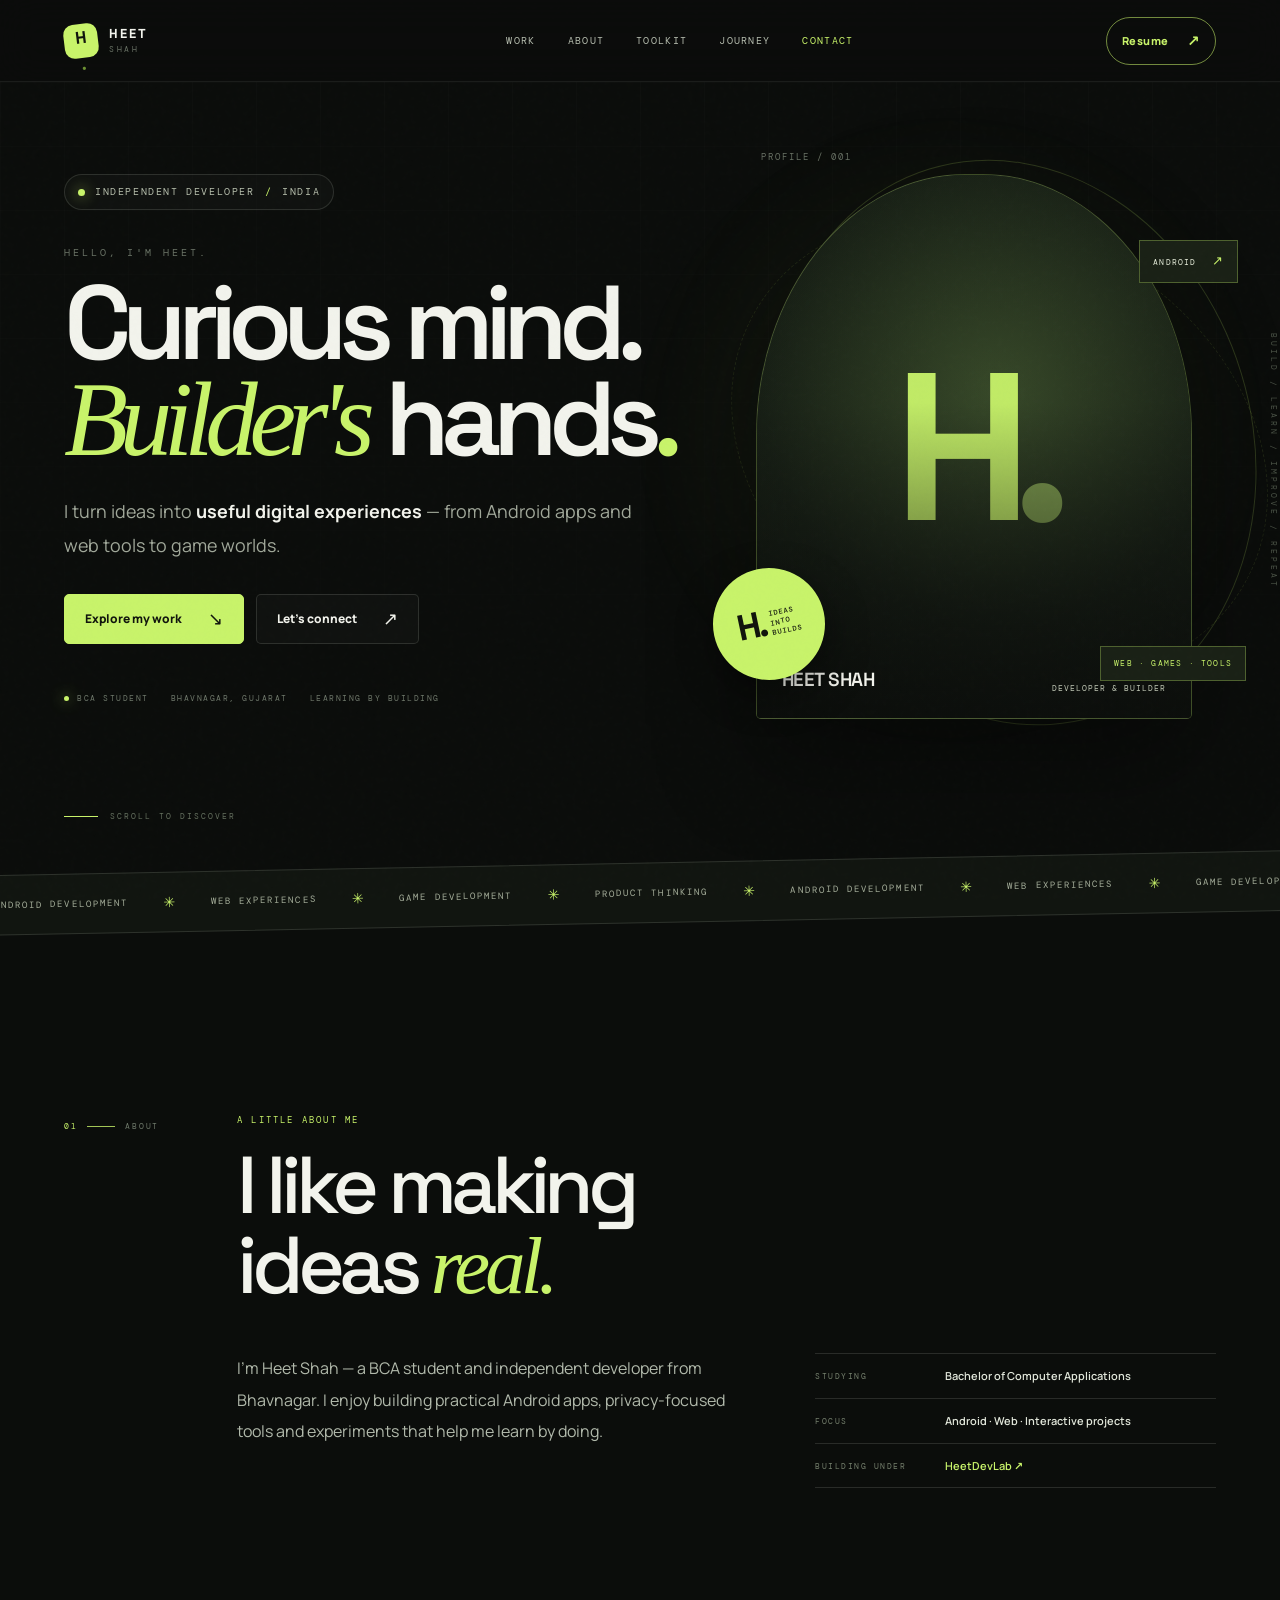
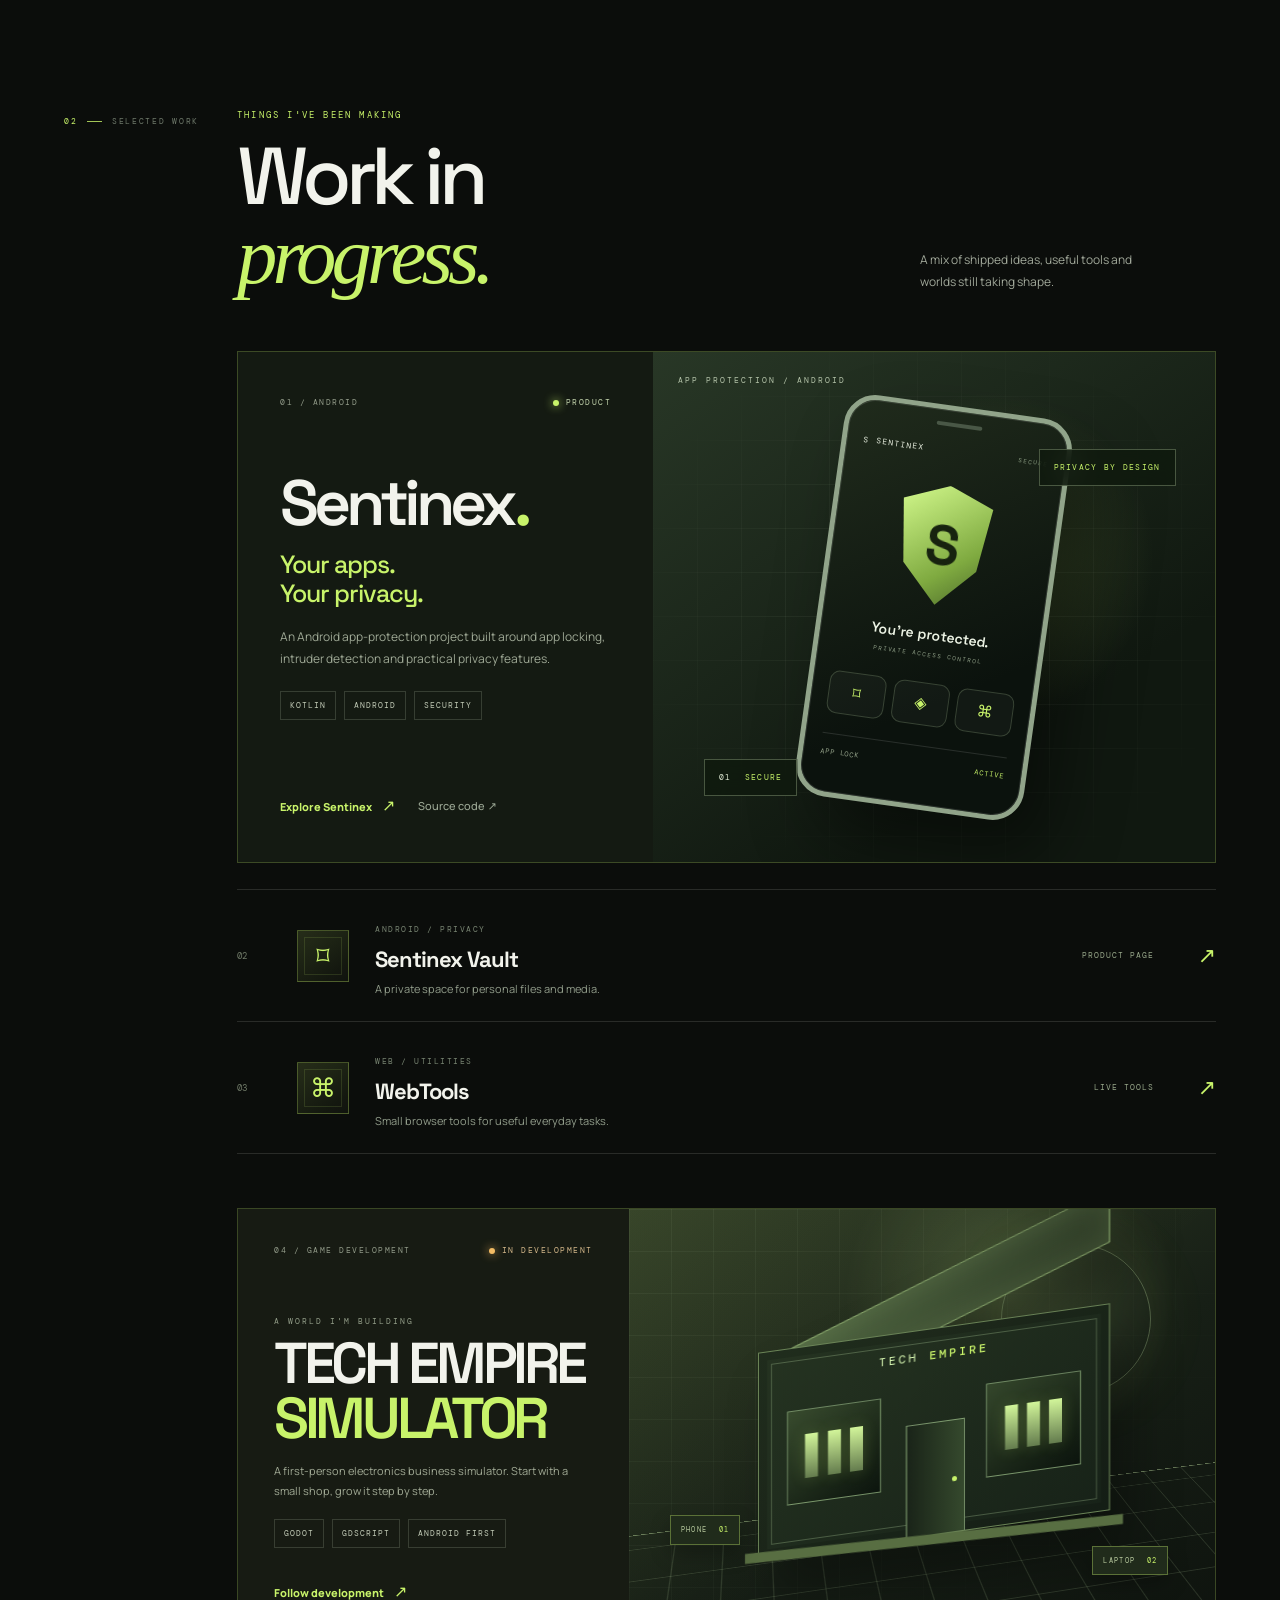
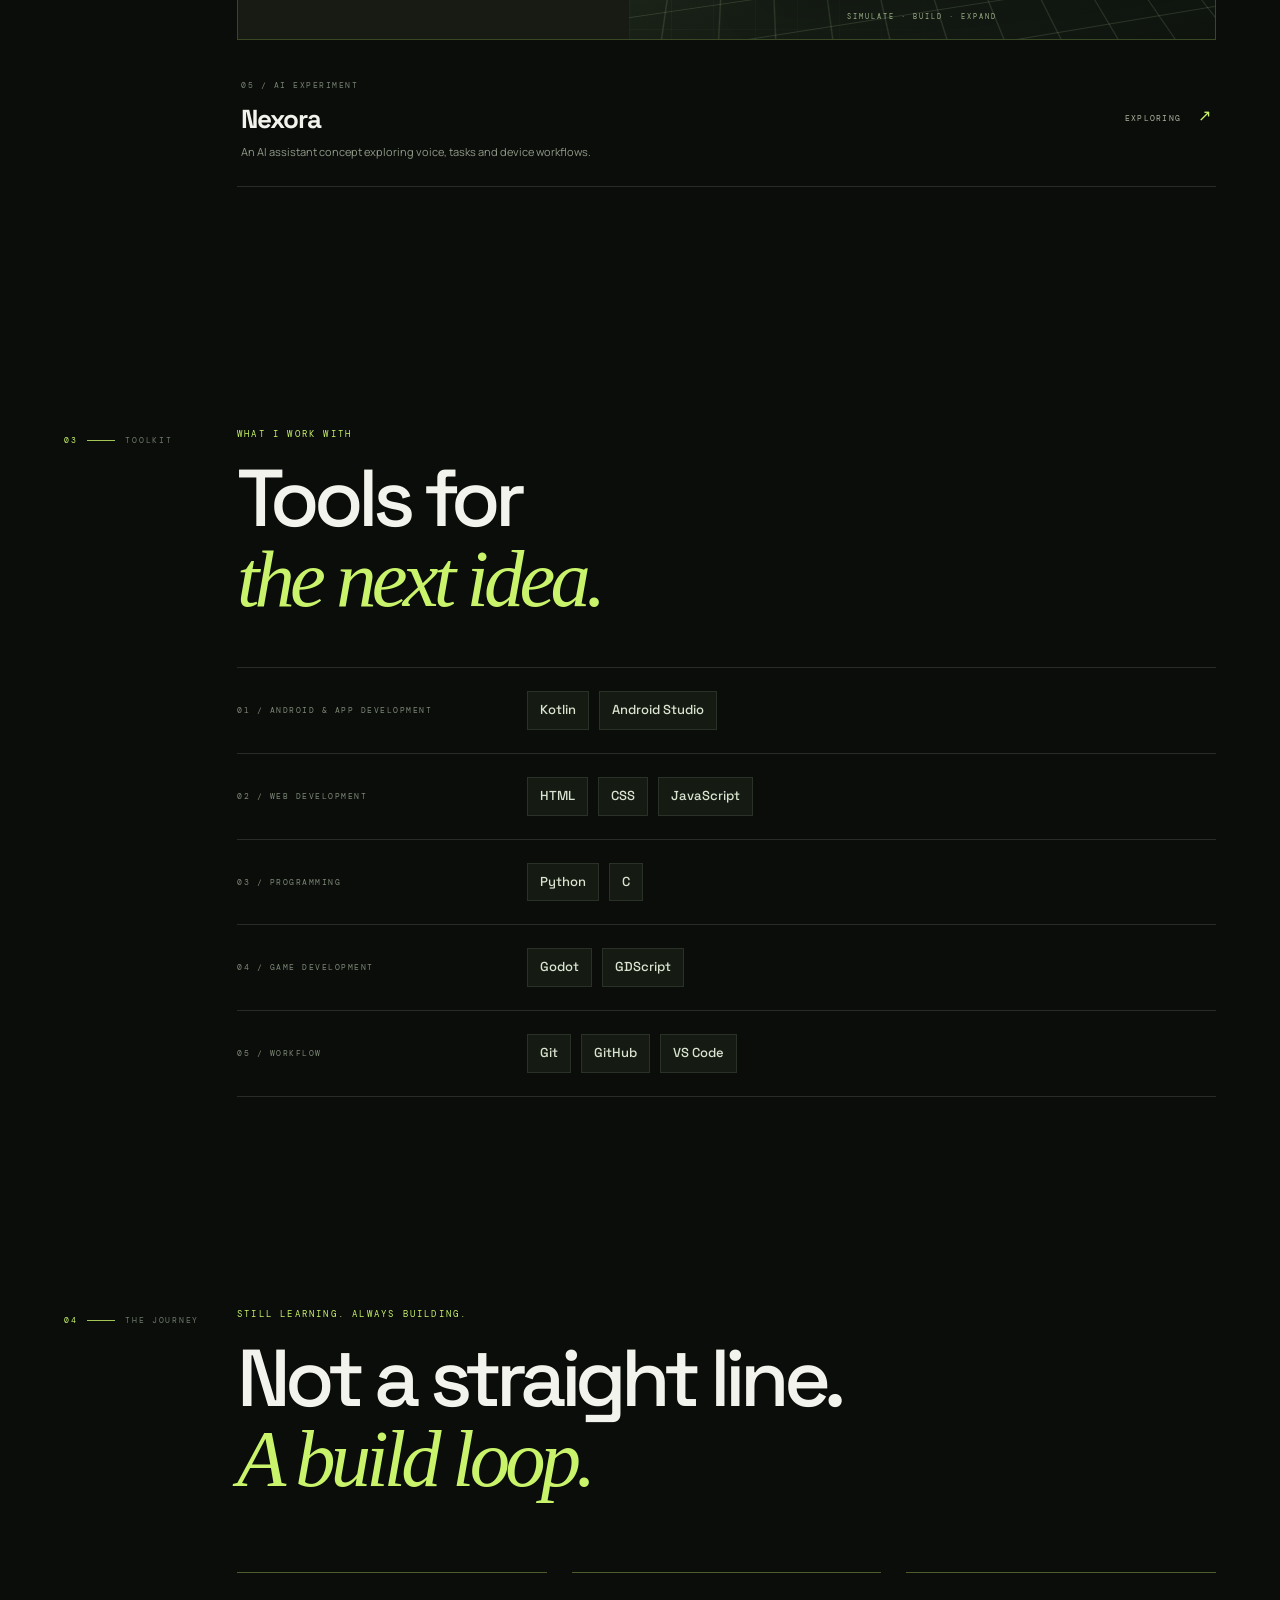
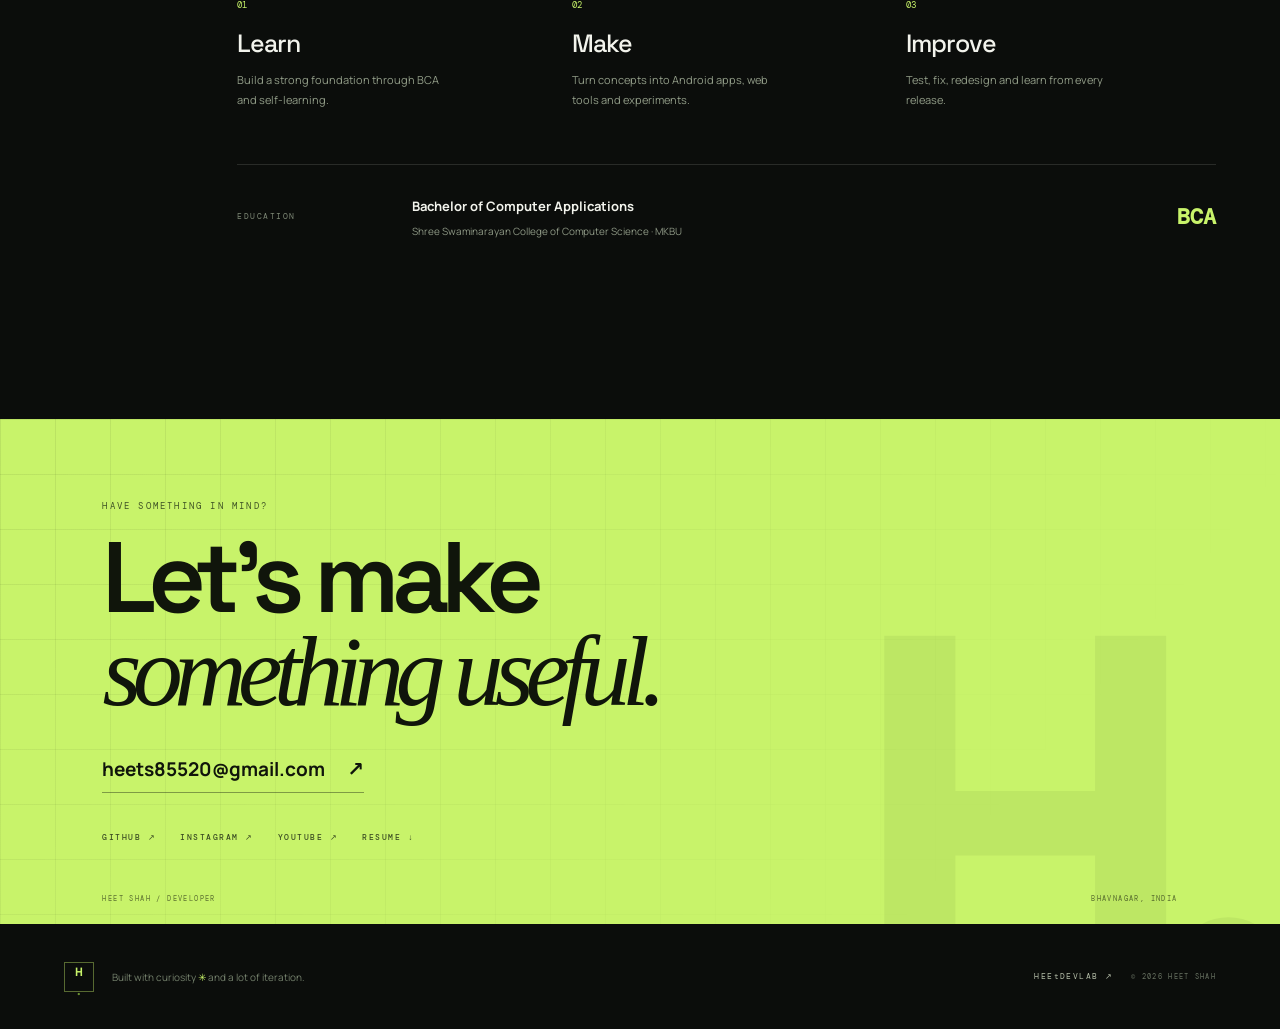
==== commit 4db31a9d: "Add files via upload" ====
--- a/index.html
+++ b/index.html
@@ -1,257 +1,272 @@
-<!doctype html>
+<!DOCTYPE html>
 <html lang="en">
 <head>
-  <meta charset="utf-8">
-  <meta name="viewport" content="width=device-width, initial-scale=1">
-  <meta name="theme-color" content="#080b12">
-  <meta name="description" content="HeetDevLab is an independent software studio building Android security apps, useful web tools and original games. Made in India.">
-  <meta name="author" content="HeetDevLab">
+  <meta charset="UTF-8">
+  <meta name="viewport" content="width=device-width, initial-scale=1.0">
+  <meta name="theme-color" content="#0b0d0b">
+  <meta name="description" content="Heet Shah — Android developer and independent builder. Explore Android apps, web tools and game projects.">
+  <meta name="author" content="Heet Shah">
   <meta property="og:type" content="website">
-  <meta property="og:title" content="HeetDevLab — Apps. Tools. Games.">
-  <meta property="og:description" content="Independent software, privacy-minded tools and original game experiences. Built with curiosity in India.">
-  <meta property="og:url" content="https://heetdevlab.github.io/">
-  <meta property="og:image" content="https://heetdevlab.github.io/icon.jpg">
-  <meta name="twitter:card" content="summary_large_image">
-  <title>HeetDevLab — Apps. Tools. Games.</title>
-  <link rel="icon" type="image/png" href="/favicon.png">
+  <meta property="og:title" content="Heet Shah — Developer & Builder">
+  <meta property="og:description" content="I turn curious ideas into useful software. Android, web and game projects by Heet Shah.">
+  <meta property="og:url" content="https://heetdevlab.github.io/portfolio/">
+  <title>Heet Shah — Developer & Builder</title>
+  <link rel="icon" type="image/svg+xml" href="favicon.svg">
   <link rel="preconnect" href="https://fonts.googleapis.com">
   <link rel="preconnect" href="https://fonts.gstatic.com" crossorigin>
-  <link href="https://fonts.googleapis.com/css2?family=DM+Mono:wght@400;500&family=Manrope:wght@400;500;600;700;800&display=swap" rel="stylesheet">
-  <link rel="stylesheet" href="/style.css">
-  <script type="application/ld+json">
-  {
-    "@context": "https://schema.org",
-    "@type": "Organization",
-    "name": "HeetDevLab",
-    "url": "https://heetdevlab.github.io/",
-    "description": "Independent software studio building Android security apps, web tools and games.",
-    "sameAs": ["https://youtube.com/@heetplayscode"]
-  }
-  </script>
+  <link href="https://fonts.googleapis.com/css2?family=DM+Mono:wght@400;500&family=Manrope:wght@400;500;600;700;800&family=Space+Grotesk:wght@400;500;600;700&display=swap" rel="stylesheet">
+  <link rel="stylesheet" href="style.css">
+  <script src="script.js" defer></script>
 </head>
 <body>
-  <a class="skip-link" href="#main">Skip to content</a>
-  <div class="ambient ambient-one" aria-hidden="true"></div>
-  <div class="ambient ambient-two" aria-hidden="true"></div>
-  <div class="page-grid" aria-hidden="true"></div>
-
-  <div class="announcement-bar">
-    <div class="announcement-inner">
-      <p><span class="live-dot" aria-hidden="true"></span> INDEPENDENT SOFTWARE STUDIO <span class="announcement-divider">/</span> MADE IN INDIA</p>
-      <a href="#projects">Explore the ecosystem <span aria-hidden="true">↗</span></a>
-    </div>
-  </div>
+  <div class="page-progress" aria-hidden="true"><span id="pageProgress"></span></div>
+  <div class="noise-layer" aria-hidden="true"></div>
 
   <header class="site-header" id="top">
-    <div class="nav-shell">
-      <a class="brand" href="/" aria-label="HeetDevLab home">
-        <span class="brand-symbol" aria-hidden="true"><span></span><span></span><span></span><span></span></span>
-        <span class="brand-word">Heet<span>Dev</span>Lab<span class="brand-period">.</span></span>
-      </a>
-
-      <button class="menu-toggle" id="menuToggle" type="button" aria-label="Open navigation" aria-expanded="false" aria-controls="primaryNav">
+    <a class="wordmark" href="#top" aria-label="Heet Shah home">
+      <span class="wordmark-symbol">H<span>.</span></span>
+      <span class="wordmark-name">HEET<span>SHAH</span></span>
+    </a>
+
+    <nav class="desktop-nav" aria-label="Main navigation">
+      <a href="#work">Work</a>
+      <a href="#about">About</a>
+      <a href="#toolkit">Toolkit</a>
+      <a href="#journey">Journey</a>
+      <a href="#contact">Contact</a>
+    </nav>
+
+    <div class="header-actions">
+      <a class="resume-link" href="assets/Heet_Shah_Resume.pdf" download>Resume <span>↗</span></a>
+      <button class="menu-toggle" id="menuToggle" type="button" aria-label="Open navigation" aria-expanded="false" aria-controls="mobileNav">
         <span></span><span></span>
       </button>
-
-      <nav class="primary-nav" id="primaryNav" aria-label="Main navigation">
-        <a href="#projects">Apps & tools</a>
-        <a href="#games">Games</a>
-        <a href="#about">About</a>
-        <a href="/portfolio/">Portfolio</a>
-        <a class="nav-cta" href="https://youtube.com/@heetplayscode" target="_blank" rel="noopener noreferrer">Follow the journey <span aria-hidden="true">↗</span></a>
-      </nav>
     </div>
-    <button class="nav-backdrop" id="navBackdrop" type="button" aria-label="Close navigation"></button>
+
   </header>
 
-  <main id="main">
-    <section class="hero section-shell">
-      <div class="hero-content">
-        <div class="eyebrow"><span class="eyebrow-line"></span> THE DIGITAL WORKSHOP <span class="eyebrow-index">01 — 04</span></div>
-        <h1>We build<br>things that <span class="text-gradient">move ideas.</span></h1>
-        <p class="hero-description">HeetDevLab is an independent software studio creating Android security apps, practical web tools and original game experiences. Built with curiosity. Designed to be useful.</p>
-        <div class="hero-actions">
-          <a class="button button-primary" href="#projects">Explore our work <span aria-hidden="true">↗</span></a>
-          <a class="button button-secondary" href="#games"><span class="play-icon" aria-hidden="true">▶</span> Enter the game lab</a>
-        </div>
-        <div class="hero-footnote">
-          <div class="avatar-stack" aria-hidden="true"><span>H</span><span>:</span><span> D</span></div>
-          <p><strong>Independent by design.</strong><br><span>One studio. Multiple directions.</span></p>
-        </div>
-      </div>
-
-      <div class="hero-art" aria-label="A preview of the HeetDevLab product ecosystem">
-        <div class="art-glow" aria-hidden="true"></div>
-        <div class="orbit orbit-large" aria-hidden="true"></div>
-        <div class="orbit orbit-small" aria-hidden="true"></div>
-        <div class="studio-panel">
-          <div class="panel-topline">
-            <div class="window-dots" aria-hidden="true"><i></i><i></i><i></i></div>
-            <span>HEETDEVLAB / WORKSPACE</span>
-            <span class="panel-menu" aria-hidden="true">···</span>
-          </div>
-          <div class="panel-intro">
-            <span class="mono-label">CREATIVE SYSTEMS / 2026</span>
-            <div class="panel-title-row"><h2>Build. Refine.<br><em>Release.</em></h2><span class="panel-index">HDL<br>001</span></div>
-          </div>
-          <div class="workspace-list">
-            <a href="/Sentinex/" class="workspace-item">
-              <span class="workspace-icon shield-icon" aria-hidden="true">S</span>
-              <span class="workspace-copy"><strong>Sentinex Secure</strong><small>ANDROID SECURITY</small></span>
-              <span class="workspace-state state-live"><i></i> LIVE</span>
-              <span class="workspace-arrow" aria-hidden="true">↗</span>
-            </a>
-            <a href="#games" class="workspace-item">
-              <span class="workspace-icon game-icon" aria-hidden="true">✳</span>
-              <span class="workspace-copy"><strong>Repair Simulator</strong><small>GAME DEVELOPMENT</small></span>
-              <span class="workspace-state state-build"><i></i> BUILDING</span>
-              <span class="workspace-arrow" aria-hidden="true">↗</span>
-            </a>
-            <a href="/Webtools/" class="workspace-item">
-              <span class="workspace-icon tools-icon" aria-hidden="true">⌘</span>
-              <span class="workspace-copy"><strong>WebTools</strong><small>WEB UTILITIES</small></span>
-              <span class="workspace-state state-live"><i></i> LIVE</span>
-              <span class="workspace-arrow" aria-hidden="true">↗</span>
-            </a>
-          </div>
-          <div class="panel-bottom"><span>BUILT WITH PURPOSE</span><span>IND / 26</span></div>
-        </div>
-        <div class="floating-note note-top"><span class="note-spark">✳</span><span>Ideas to products<br><strong>One build at a time.</strong></span></div>
-        <div class="floating-note note-bottom"><span class="note-check">✓</span><span>Small details.<br><strong>Real experiences.</strong></span></div>
-      </div>
-    </section>
-
-    <section class="capability-strip section-shell" aria-label="What we create">
-      <span class="strip-label">WHAT WE CREATE</span>
-      <div class="capability"><span>01</span> Android applications</div>
-      <div class="capability"><span>02</span> Web utilities</div>
-      <div class="capability"><span>03</span> Games & simulations</div>
-      <div class="capability"><span>04</span> Experimental ideas</div>
-    </section>
-
-    <section class="projects-section section-shell" id="projects">
-      <div class="section-heading">
-        <div>
-          <div class="eyebrow"><span class="eyebrow-line"></span> THE PRODUCT ECOSYSTEM</div>
-          <h2>Useful by nature.<br><span class="muted-heading">Built with intention.</span></h2>
-        </div>
-        <p>Focused products with a clear purpose — from protecting everyday digital life to making useful tools accessible in a browser.</p>
-      </div>
-
-      <div class="product-grid">
-        <article class="product-card product-featured">
-          <div class="product-card-top"><span class="category-label">01 / ANDROID SECURITY</span><span class="status-pill status-live"><i></i> LIVE</span></div>
-          <div class="product-feature-layout">
-            <div class="product-copy">
-              <div class="product-logo product-logo-image"><img src="/icon.jpg" alt="Sentinex Secure app icon" width="76" height="76"></div>
-              <h3>Sentinex <span>Secure</span></h3>
-              <p>A lightweight Android app-lock experience built around privacy, access control and practical protection.</p>
-              <div class="tag-row"><span>App protection</span><span>Intruder detection</span><span>Unlock logs</span></div>
-              <a class="card-link" href="/Sentinex/">Explore Sentinex <span aria-hidden="true">↗</span></a>
+  <div class="nav-backdrop" id="navBackdrop"></div>
+  <nav class="mobile-nav" id="mobileNav" aria-label="Mobile navigation" aria-hidden="true">
+      <div class="mobile-nav-top"><span>MENU / 01</span><span>HEET SHAH</span></div>
+      <a href="#work"><span>01</span> Selected work <i>↗</i></a>
+      <a href="#about"><span>02</span> About me <i>↗</i></a>
+      <a href="#toolkit"><span>03</span> Toolkit <i>↗</i></a>
+      <a href="#journey"><span>04</span> Journey <i>↗</i></a>
+      <a href="#contact"><span>05</span> Contact <i>↗</i></a>
+      <a class="mobile-resume" href="assets/Heet_Shah_Resume.pdf" download>Download resume <i>↓</i></a>
+  </nav>
+
+  <main>
+    <!-- HERO -->
+    <section class="hero" aria-labelledby="heroTitle">
+      <div class="hero-grid" aria-hidden="true"></div>
+      <div class="hero-copy">
+        <div class="eyebrow"><span class="eyebrow-dot"></span> INDEPENDENT DEVELOPER <b>/</b> INDIA</div>
+        <p class="hero-pretitle">HELLO, I'M HEET.</p>
+        <h1 id="heroTitle">Curious mind.<br><em>Builder's</em> hands<span class="lime-period">.</span></h1>
+        <p class="hero-description">I turn ideas into <strong>useful digital experiences</strong> — from Android apps and web tools to game worlds.</p>
+        <div class="hero-buttons">
+          <a class="button button-lime" href="#work">Explore my work <span>↘</span></a>
+          <a class="button button-quiet" href="mailto:heets85520@gmail.com">Let's connect <span>↗</span></a>
+        </div>
+        <div class="hero-meta">
+          <span><i></i> BCA STUDENT</span>
+          <span>BHAVNAGAR, GUJARAT</span>
+          <span>LEARNING BY BUILDING</span>
+        </div>
+      </div>
+
+      <div class="hero-portrait-wrap">
+        <div class="portrait-orbit orbit-one" aria-hidden="true"></div>
+        <div class="portrait-orbit orbit-two" aria-hidden="true"></div>
+        <div class="portrait-index">PROFILE / 001</div>
+        <figure class="portrait-frame">
+          <img src="assets/profile.png" alt="Portrait of Heet Shah" fetchpriority="high">
+          <div class="portrait-fallback" aria-hidden="true">H<span>.</span></div>
+          <figcaption><span>HEET SHAH</span><span>DEVELOPER & BUILDER</span></figcaption>
+        </figure>
+        <div class="portrait-stamp"><span>H.</span><small>IDEAS<br>INTO<br>BUILDS</small></div>
+        <div class="portrait-note note-top">ANDROID <b>↗</b></div>
+        <div class="portrait-note note-bottom">WEB · GAMES · TOOLS</div>
+      </div>
+      <a class="scroll-cue" href="#about"><span class="scroll-line"></span> SCROLL TO DISCOVER</a>
+      <div class="hero-side-label" aria-hidden="true">BUILD / LEARN / IMPROVE / REPEAT</div>
+    </section>
+
+    <!-- MOVING STRIP -->
+    <div class="ticker" aria-label="Areas of interest">
+      <div class="ticker-track">
+        <span>ANDROID DEVELOPMENT</span><b>✳</b><span>WEB EXPERIENCES</span><b>✳</b><span>GAME DEVELOPMENT</span><b>✳</b><span>PRODUCT THINKING</span><b>✳</b>
+        <span>ANDROID DEVELOPMENT</span><b>✳</b><span>WEB EXPERIENCES</span><b>✳</b><span>GAME DEVELOPMENT</span><b>✳</b><span>PRODUCT THINKING</span><b>✳</b>
+      </div>
+    </div>
+
+    <!-- ABOUT -->
+    <section class="about section-shell" id="about">
+      <div class="section-rail"><span>01</span><i></i><span>ABOUT</span></div>
+      <div class="about-main">
+        <p class="section-kicker">A LITTLE ABOUT ME</p>
+        <h2>I like making<br>ideas <span>real.</span></h2>
+        <div class="about-bottom">
+          <p class="about-copy">I'm Heet Shah — a BCA student and independent developer from Bhavnagar. I enjoy building practical Android apps, privacy-focused tools and experiments that help me learn by doing.</p>
+          <div class="about-facts">
+            <div><span>STUDYING</span><strong>Bachelor of Computer Applications</strong></div>
+            <div><span>FOCUS</span><strong>Android · Web · Interactive projects</strong></div>
+            <div><span>BUILDING UNDER</span><strong><a href="https://heetdevlab.github.io/" target="_blank" rel="noopener">HeetDevLab ↗</a></strong></div>
+          </div>
+        </div>
+      </div>
+    </section>
+
+    <!-- WORK -->
+    <section class="work section-shell" id="work">
+      <div class="section-rail"><span>02</span><i></i><span>SELECTED WORK</span></div>
+      <div class="work-main">
+        <div class="section-intro">
+          <p class="section-kicker">THINGS I'VE BEEN MAKING</p>
+          <h2>Work in<br><span>progress.</span></h2>
+          <p class="intro-note">A mix of shipped ideas, useful tools and worlds still taking shape.</p>
+        </div>
+
+        <!-- FEATURED SENTINEX -->
+        <article class="feature-project project-sentinex reveal">
+          <div class="feature-copy">
+            <div class="project-overline"><span>01 / ANDROID</span><span class="status"><i></i> PRODUCT</span></div>
+            <h3>Sentinex<span class="lime-period">.</span></h3>
+            <p class="project-lead">Your apps.<br>Your privacy.</p>
+            <p class="project-description">An Android app-protection project built around app locking, intruder detection and practical privacy features.</p>
+            <div class="project-tags"><span>KOTLIN</span><span>ANDROID</span><span>SECURITY</span></div>
+            <div class="project-actions">
+              <a href="https://heetdevlab.github.io/Sentinex/" target="_blank" rel="noopener">Explore Sentinex <b>↗</b></a>
+              <a class="text-action" href="https://github.com/HeetDevLab/Sentinex" target="_blank" rel="noopener">Source code ↗</a>
             </div>
-            <div class="sentinex-visual" aria-hidden="true">
-              <div class="ring ring-one"></div><div class="ring ring-two"></div>
-              <div class="secure-emblem"><span>S</span><i></i></div>
-              <div class="secure-caption">YOUR SPACE.<br>YOUR CONTROL.</div>
+          </div>
+          <div class="sentinex-art" aria-label="Decorative Sentinex app interface illustration">
+            <div class="art-grid"></div>
+            <div class="art-caption">APP PROTECTION / ANDROID</div>
+            <div class="phone-mockup">
+              <div class="phone-speaker"></div>
+              <div class="phone-head"><span class="sentinex-mark">S</span><span>SENTINEX</span><small>SECURE</small></div>
+              <div class="phone-shield"><span>S</span></div>
+              <p>You're protected.</p>
+              <small class="phone-sub">PRIVATE ACCESS CONTROL</small>
+              <div class="phone-controls"><i>⌑</i><i>◈</i><i>⌘</i></div>
+              <div class="phone-lock-row"><span>APP LOCK</span><b>ACTIVE</b></div>
             </div>
-          </div>
-          <div class="card-corner-mark" aria-hidden="true">S.</div>
+            <div class="art-float art-float-a">01 <span>SECURE</span></div>
+            <div class="art-float art-float-b">PRIVACY BY DESIGN</div>
+          </div>
         </article>
 
-        <article class="product-card vault-card">
-          <div class="product-card-top"><span class="category-label">02 / PRIVATE STORAGE</span><span class="status-pill status-build"><i></i> IN DEVELOPMENT</span></div>
-          <div class="product-logo vault-logo"><img src="/Sentinex%20Vault.svg" alt="Sentinex Vault logo" width="64" height="64"></div>
-          <h3>Sentinex <span>Vault</span></h3>
-          <p>A private space concept for personal files and media, with development continuing.</p>
-          <a class="card-link" href="/Sentinex-Vault/">View the project <span aria-hidden="true">↗</span></a>
-          <div class="vault-lines" aria-hidden="true"><span></span><span></span><span></span><span></span></div>
+        <!-- PROJECT ROWS -->
+        <div class="project-list">
+          <a class="project-row reveal" href="https://heetdevlab.github.io/Sentinex-Vault/" target="_blank" rel="noopener">
+            <div class="row-number">02</div>
+            <div class="row-symbol vault-symbol"><span>⌑</span></div>
+            <div class="row-copy"><span class="row-category">ANDROID / PRIVACY</span><h3>Sentinex Vault</h3><p>A private space for personal files and media.</p></div>
+            <div class="row-status">PRODUCT PAGE</div>
+            <span class="row-arrow">↗</span>
+          </a>
+          <a class="project-row reveal" href="https://heetdevlab.github.io/Webtools/" target="_blank" rel="noopener">
+            <div class="row-number">03</div>
+            <div class="row-symbol tools-symbol"><span>⌘</span></div>
+            <div class="row-copy"><span class="row-category">WEB / UTILITIES</span><h3>WebTools</h3><p>Small browser tools for useful everyday tasks.</p></div>
+            <div class="row-status">LIVE TOOLS</div>
+            <span class="row-arrow">↗</span>
+          </a>
+        </div>
+
+        <!-- GAME FEATURE -->
+        <article class="game-project reveal">
+          <div class="game-copy">
+            <div class="project-overline"><span>04 / GAME DEVELOPMENT</span><span class="status status-dev"><i></i> IN DEVELOPMENT</span></div>
+            <p class="game-eyebrow">A WORLD I'M BUILDING</p>
+            <h3>TECH EMPIRE<br><span>SIMULATOR</span></h3>
+            <p>A first-person electronics business simulator. Start with a small shop, grow it step by step.</p>
+            <div class="project-tags"><span>GODOT</span><span>GDSCRIPT</span><span>ANDROID FIRST</span></div>
+            <a class="game-link" href="https://youtube.com/@heetplayscode" target="_blank" rel="noopener">Follow development <b>↗</b></a>
+          </div>
+          <div class="game-art" aria-label="Illustrated electronics shop game environment">
+            <div class="game-sky"></div>
+            <div class="game-sun"></div>
+            <div class="game-floor"></div>
+            <div class="store-building">
+              <div class="store-roof"></div>
+              <div class="store-face">
+                <div class="store-sign">TECH <b>EMPIRE</b></div>
+                <div class="store-window window-left"><i></i><i></i><i></i></div>
+                <div class="store-window window-right"><i></i><i></i><i></i></div>
+                <div class="store-door"><span></span></div>
+                <div class="store-base"></div>
+              </div>
+            </div>
+            <div class="game-product product-a">PHONE <b>01</b></div>
+            <div class="game-product product-b">LAPTOP <b>02</b></div>
+            <div class="game-art-label">SIMULATE · BUILD · EXPAND</div>
+          </div>
         </article>
 
-        <article class="product-card tools-card">
-          <div class="product-card-top"><span class="category-label">03 / WEB UTILITIES</span><span class="status-pill status-live"><i></i> LIVE</span></div>
-          <div class="product-logo tools-logo" aria-hidden="true"><span>⌘</span></div>
-          <h3>Web<span>Tools</span></h3>
-          <p>A growing collection of handy browser-based tools for everyday digital tasks.</p>
-          <div class="tool-pills"><span>Password</span><span>PIN</span><span>Hash</span><span>Secure notes</span></div>
-          <a class="card-link" href="/Webtools/">Open WebTools <span aria-hidden="true">↗</span></a>
-          <div class="tools-orbit" aria-hidden="true"></div>
-        </article>
-      </div>
-    </section>
-
-    <section class="games-section" id="games">
-      <div class="games-inner section-shell">
-        <div class="games-heading">
-          <div>
-            <div class="eyebrow"><span class="eyebrow-line"></span> THE GAME LAB</div>
-            <h2>Not just apps.<br><span class="game-gradient">Worlds to explore.</span></h2>
-          </div>
-          <p>We’re also building original games — starting with hands-on simulation experiences where the details make the difference.</p>
-        </div>
-
-        <article class="game-feature">
-          <div class="game-copy">
-            <div class="game-meta"><span class="game-badge"><i></i> IN DEVELOPMENT</span><span class="category-label">GAME PROJECT / 001</span></div>
-            <div class="game-kicker">THE WORKSHOP IS OPEN</div>
-            <h3>Electronic Repair<br><em>Simulator.</em></h3>
-            <p>Pick up the tools, inspect the device, find the fault and bring it back to life. A repair-focused simulation built around the hands-on workshop experience.</p>
-            <div class="game-tags"><span>01 / Bench-view gameplay</span><span>02 / Device diagnosis</span><span>03 / Component repair</span></div>
-            <a class="button button-game" href="https://youtube.com/@heetplayscode" target="_blank" rel="noopener noreferrer">Follow game development <span aria-hidden="true">↗</span></a>
-          </div>
-          <div class="game-art" aria-label="Illustration of an electronic repair workbench">
-            <div class="game-art-top"><span>REPAIR LAB / WORKSTATION 01</span><span class="game-art-live"><i></i> PROTOTYPE</span></div>
-            <div class="bench-scene">
-              <div class="bench-light"></div>
-              <div class="tool-shadow tool-left"></div><div class="tool-shadow tool-right"></div>
-              <div class="device-board">
-                <div class="board-chip chip-a"></div><div class="board-chip chip-b"></div><div class="board-chip chip-c"></div>
-                <div class="board-trace trace-a"></div><div class="board-trace trace-b"></div><div class="board-trace trace-c"></div>
-                <div class="board-port"></div>
-              </div>
-              <div class="repair-phone"><div class="phone-screen"><span class="phone-speaker"></span><span class="phone-crack crack-a"></span><span class="phone-crack crack-b"></span><span class="phone-alert">!</span></div></div>
-              <div class="screwdriver"><span></span></div>
-              <div class="bench-base"></div>
-              <div class="bench-label label-left">DIAGNOSTICS <b>READY</b></div>
-              <div class="bench-label label-right">REPAIR MODE <b>01</b></div>
-            </div>
-            <div class="game-art-bottom"><span>DIAGNOSE</span><i></i><span>REPAIR</span><i></i><span>RESTORE</span><span class="art-version">EARLY BUILD</span></div>
-          </div>
-        </article>
-        <div class="game-lab-footer"><span>MORE EXPERIENCES ARE ON THE WORKBENCH.</span><span>GAME DEVELOPMENT / HEETDEVLAB <b>↗</b></span></div>
-      </div>
-    </section>
-
-    <section class="about-section section-shell" id="about">
-      <div class="about-mark" aria-hidden="true"><span>H</span><i></i><i></i></div>
-      <div class="about-content">
-        <div class="eyebrow"><span class="eyebrow-line"></span> A LITTLE ABOUT THE STUDIO</div>
-        <h2>Curiosity is the<br><span class="muted-heading">starting point.</span></h2>
-        <p>HeetDevLab is an independent developer brand focused on building useful digital products. We work across Android, the web and game development — learning, experimenting and improving with every release.</p>
-        <p>Our approach is simple: keep the experience clear, respect the people using it and make every project a little better than the last.</p>
-        <div class="about-signature"><span class="signature-line"></span><span>Built independently by <strong>Heet Shah</strong></span></div>
-      </div>
-      <div class="about-side-note"><span>OUR APPROACH</span><strong>Thoughtful<br>software.<br>Honest progress.</strong><span class="about-side-index">HDL / 2026</span></div>
-    </section>
-
-    <section class="closing-cta section-shell">
-      <div class="cta-topline"><span>HAVE AN IDEA OR JUST CURIOUS?</span><span>LET’S CONNECT <b>↘</b></span></div>
-      <div class="cta-main"><h2>Good things start<br>with <span class="text-gradient">a first build.</span></h2><a class="button button-primary" href="https://youtube.com/@heetplayscode" target="_blank" rel="noopener noreferrer">Join the journey <span aria-hidden="true">↗</span></a></div>
+        <div class="experiment-row reveal">
+          <div><span class="row-category">05 / AI EXPERIMENT</span><h3>Nexora</h3><p>An AI assistant concept exploring voice, tasks and device workflows.</p></div>
+          <span class="experiment-status">EXPLORING <i>↗</i></span>
+        </div>
+      </div>
+    </section>
+
+    <!-- TOOLKIT -->
+    <section class="toolkit section-shell" id="toolkit">
+      <div class="section-rail"><span>03</span><i></i><span>TOOLKIT</span></div>
+      <div class="toolkit-main">
+        <p class="section-kicker">WHAT I WORK WITH</p>
+        <h2>Tools for<br><span>the next idea.</span></h2>
+        <div class="toolkit-groups">
+          <div class="tool-group"><span>01 / ANDROID & APP DEVELOPMENT</span><div><b>Kotlin</b><b>Android Studio</b></div></div>
+          <div class="tool-group"><span>02 / WEB DEVELOPMENT</span><div><b>HTML</b><b>CSS</b><b>JavaScript</b></div></div>
+          <div class="tool-group"><span>03 / PROGRAMMING</span><div><b>Python</b><b>C</b></div></div>
+          <div class="tool-group"><span>04 / GAME DEVELOPMENT</span><div><b>Godot</b><b>GDScript</b></div></div>
+          <div class="tool-group"><span>05 / WORKFLOW</span><div><b>Git</b><b>GitHub</b><b>VS Code</b></div></div>
+        </div>
+      </div>
+    </section>
+
+    <!-- JOURNEY -->
+    <section class="journey section-shell" id="journey">
+      <div class="section-rail"><span>04</span><i></i><span>THE JOURNEY</span></div>
+      <div class="journey-main">
+        <p class="section-kicker">STILL LEARNING. ALWAYS BUILDING.</p>
+        <h2>Not a straight line.<br><span>A build loop.</span></h2>
+        <div class="journey-steps">
+          <div><span>01</span><strong>Learn</strong><p>Build a strong foundation through BCA and self-learning.</p></div>
+          <div><span>02</span><strong>Make</strong><p>Turn concepts into Android apps, web tools and experiments.</p></div>
+          <div><span>03</span><strong>Improve</strong><p>Test, fix, redesign and learn from every release.</p></div>
+        </div>
+        <div class="education-line"><span>EDUCATION</span><div><strong>Bachelor of Computer Applications</strong><p>Shree Swaminarayan College of Computer Science · MKBU</p></div><span class="education-mark">BCA</span></div>
+      </div>
+    </section>
+
+    <!-- CONTACT -->
+    <section class="contact-section" id="contact">
+      <div class="contact-grid" aria-hidden="true"></div>
+      <div class="contact-content">
+        <p class="section-kicker">HAVE SOMETHING IN MIND?</p>
+        <h2>Let's make<br><em>something useful.</em></h2>
+        <a class="contact-email" href="mailto:heets85520@gmail.com">heets85520@gmail.com <span>↗</span></a>
+        <div class="contact-links">
+          <a href="https://github.com/HeetDevLab" target="_blank" rel="noopener">GITHUB ↗</a>
+          <a href="https://instagram.com/heetdevlab" target="_blank" rel="noopener">INSTAGRAM ↗</a>
+          <a href="https://youtube.com/@heetplayscode" target="_blank" rel="noopener">YOUTUBE ↗</a>
+          <a href="assets/Heet_Shah_Resume.pdf" download>RESUME ↓</a>
+        </div>
+      </div>
+      <div class="contact-bottom"><span>HEET SHAH / DEVELOPER</span><span>BHAVNAGAR, INDIA</span></div>
     </section>
   </main>
 
   <footer class="site-footer">
-    <div class="footer-main section-shell">
-      <div class="footer-brand-block">
-        <a class="brand footer-brand" href="/" aria-label="HeetDevLab home"><span class="brand-symbol" aria-hidden="true"><span></span><span></span><span></span><span></span></span><span class="brand-word">Heet<span>Dev</span>Lab<span class="brand-period">.</span></span></a>
-        <p>Independent software.<br>Built with curiosity in India.</p>
-      </div>
-      <div class="footer-links"><span>EXPLORE</span><a href="#projects">Apps & tools</a><a href="#games">Games</a><a href="/portfolio/">Portfolio</a><a href="/Blog/">Blog</a></div>
-      <div class="footer-links"><span>PRODUCTS</span><a href="/Sentinex/">Sentinex Secure</a><a href="/Sentinex-Vault/">Sentinex Vault</a><a href="/Webtools/">WebTools</a></div>
-      <div class="footer-links"><span>ELSEWHERE</span><a href="https://youtube.com/@heetplayscode" target="_blank" rel="noopener noreferrer">YouTube ↗</a><a href="https://github.com/heetdevlab" target="_blank" rel="noopener noreferrer">GitHub ↗</a></div>
-    </div>
-    <div class="footer-bottom section-shell"><span>© <span id="currentYear">2026</span> HeetDevLab. All rights reserved.</span><span>MADE IN INDIA <b>✳</b></span><a href="#top">BACK TO TOP ↑</a></div>
+    <a class="footer-mark" href="#top">H<span>.</span></a>
+    <p>Built with curiosity <span>✳</span> and a lot of iteration.</p>
+    <a href="https://heetdevlab.github.io/" target="_blank" rel="noopener">HEEtDEVLAB ↗</a>
+    <small>© <span id="year">2026</span> HEET SHAH</small>
   </footer>
-
-  <script src="/script.js" defer></script>
 </body>
 </html>
--- a/style.css
+++ b/style.css
@@ -1,116 +1,260 @@
 :root{
-  color-scheme:light dark;
-  --bg:#f5f6fb;--bg2:#eceefa;--surface:#fff;--text:#0e1324;--muted:#566079;--border:#dfe3f0;
-  --accent:#6c4cff;--accent2:#0aa6c2;--shadow:0 10px 30px rgba(30,40,90,.10);
-  --radius:18px;--max:1080px;
+  --bg:#0b0d0b;
+  --bg-2:#101410;
+  --panel:#151a14;
+  --panel-2:#1c2319;
+  --ink:#f2f3ec;
+  --muted:#a1a89a;
+  --dim:#697265;
+  --lime:#c8f36a;
+  --lime-2:#a6d64f;
+  --line:rgba(239,245,229,.13);
+  --mono:"DM Mono",ui-monospace,SFMono-Regular,Menlo,monospace;
+  --display:"Space Grotesk",Inter,system-ui,sans-serif;
+  --body:"Manrope",Inter,system-ui,sans-serif;
+  --max:1320px;
 }
-@media (prefers-color-scheme:dark){
-  :root:not([data-theme="light"]){
-    --bg:#090c15;--bg2:#0f1424;--surface:#131a2e;--text:#eef1fb;--muted:#9aa5c3;--border:#222b47;
-    --accent:#8b72ff;--accent2:#22d3ee;--shadow:0 10px 30px rgba(0,0,0,.45);
-  }
+*{box-sizing:border-box}
+html{scroll-behavior:smooth;scroll-padding-top:100px;background:var(--bg)}
+body{margin:0;background:var(--bg);color:var(--ink);font-family:var(--body);line-height:1.6;overflow-x:hidden}
+body.menu-open{overflow:hidden}
+a{color:inherit;text-decoration:none}
+button{font:inherit}
+::selection{background:var(--lime);color:#10140c}
+.page-progress{position:fixed;inset:0 0 auto;height:3px;z-index:2000;background:transparent}
+.page-progress span{display:block;width:0;height:100%;background:var(--lime);box-shadow:0 0 15px rgba(200,243,106,.7)}
+.noise-layer{position:fixed;inset:0;z-index:100;pointer-events:none;opacity:.035;background-image:url("data:image/svg+xml,%3Csvg viewBox='0 0 180 180' xmlns='http://www.w3.org/2000/svg'%3E%3Cfilter id='n'%3E%3CfeTurbulence type='fractalNoise' baseFrequency='.9' numOctaves='3' stitchTiles='stitch'/%3E%3C/filter%3E%3Crect width='100%25' height='100%25' filter='url(%23n)' opacity='.35'/%3E%3C/svg%3E")}
+.site-header{height:82px;position:fixed;top:0;left:0;right:0;z-index:1000;display:flex;align-items:center;justify-content:space-between;padding:0 max(5vw,calc((100vw - var(--max))/2));background:rgba(11,13,11,.82);border-bottom:1px solid rgba(255,255,255,.07);backdrop-filter:blur(20px);-webkit-backdrop-filter:blur(20px)}
+.wordmark{display:flex;align-items:center;gap:11px;min-width:190px}
+.wordmark-symbol{width:34px;height:34px;display:grid;place-items:center;border-radius:10px;background:var(--lime);color:#11150d;font-family:var(--display);font-weight:800;font-size:17px;transform:rotate(-7deg)}
+.wordmark-symbol span,.footer-mark span{color:#6c9133}
+.wordmark-name{font-family:var(--display);font-weight:700;font-size:13px;letter-spacing:2px;line-height:1.1}
+.wordmark-name span{display:block;color:var(--dim);font-family:var(--mono);font-size:8px;font-weight:400;letter-spacing:2.5px;margin-top:3px}
+.desktop-nav{display:flex;align-items:center;gap:32px}
+.desktop-nav a{font-family:var(--mono);font-size:10px;letter-spacing:1.3px;text-transform:uppercase;color:#b5bcae;transition:color .2s}
+.desktop-nav a:hover,.desktop-nav a.active{color:var(--lime)}
+.header-actions{display:flex;align-items:center;gap:12px}
+.resume-link{display:flex;align-items:center;gap:18px;padding:11px 15px;border:1px solid rgba(200,243,106,.55);border-radius:999px;color:var(--lime);font-size:11px;font-weight:800;letter-spacing:.5px;transition:.25s}
+.resume-link span{font-size:15px}
+.resume-link:hover{background:var(--lime);color:#10140c}
+.menu-toggle{display:none;width:46px;height:46px;border:1px solid var(--line);border-radius:50%;background:transparent;color:var(--ink);cursor:pointer;position:relative;z-index:1004}
+.menu-toggle span{position:absolute;left:13px;width:18px;height:1.5px;background:currentColor;transition:transform .25s,top .25s}
+.menu-toggle span:first-child{top:18px}.menu-toggle span:last-child{top:25px}
+.menu-toggle.active span:first-child{top:22px;transform:rotate(45deg)}.menu-toggle.active span:last-child{top:22px;transform:rotate(-45deg)}
+.nav-backdrop{display:none}
+.mobile-nav{display:none}
+
+.hero{min-height:800px;max-width:var(--max);margin:0 auto;padding:150px 5vw 100px;position:relative;display:grid;grid-template-columns:minmax(0,1.13fr) minmax(360px,.87fr);align-items:center;gap:5vw;isolation:isolate}
+.hero-grid{position:absolute;z-index:-2;inset:82px 0 0;background-image:linear-gradient(rgba(255,255,255,.035) 1px,transparent 1px),linear-gradient(90deg,rgba(255,255,255,.035) 1px,transparent 1px);background-size:64px 64px;mask-image:linear-gradient(to bottom,black,transparent 92%);opacity:.38}
+.hero:before{content:"";position:absolute;z-index:-1;width:660px;height:660px;right:0;top:100px;border-radius:50%;background:radial-gradient(circle,rgba(177,223,85,.13),rgba(177,223,85,.035) 38%,transparent 68%);filter:blur(14px)}
+.hero-copy{position:relative;z-index:2;padding-bottom:24px}
+.eyebrow,.section-kicker,.project-overline,.row-category,.section-rail,.portrait-index,.portrait-note,.portrait-stamp small,.hero-meta,.scroll-cue,.hero-side-label,.art-caption,.art-float,.game-art-label,.game-product,.tool-group>span,.education-line>span,.contact-bottom,.contact-links,.site-footer small,.site-footer>a:not(.footer-mark){font-family:var(--mono)}
+.eyebrow{display:inline-flex;align-items:center;gap:10px;font-size:10px;letter-spacing:1.6px;color:#b5bdab;padding:9px 13px;border:1px solid var(--line);border-radius:999px;margin-bottom:35px;background:rgba(255,255,255,.025)}
+.eyebrow b{color:var(--lime);font-weight:400}.eyebrow-dot,.hero-meta i{width:7px;height:7px;border-radius:50%;background:var(--lime);box-shadow:0 0 14px rgba(200,243,106,.8)}
+.hero-pretitle{font-family:var(--mono);font-size:10px;letter-spacing:3px;color:var(--dim);margin:0 0 15px}
+.hero h1{font-family:var(--display);font-size:clamp(64px,8.2vw,116px);line-height:.91;letter-spacing:-.085em;font-weight:600;margin:0;max-width:760px}
+.hero h1 em{font-family:Georgia,serif;font-weight:400;color:var(--lime);letter-spacing:-.08em}
+.lime-period{color:var(--lime)}
+.hero-description{max-width:590px;margin:28px 0 0;color:var(--muted);font-size:clamp(15px,1.4vw,18px);line-height:1.85}
+.hero-description strong{font-weight:700;color:var(--ink)}
+.hero-buttons{display:flex;align-items:center;gap:12px;margin-top:32px;flex-wrap:wrap}
+.button{min-height:50px;padding:0 20px;border-radius:5px;display:inline-flex;align-items:center;justify-content:center;gap:26px;font-size:12px;font-weight:800;transition:transform .25s,background .25s,color .25s,border-color .25s}
+.button span{font-size:18px;font-weight:400}
+.button:hover{transform:translateY(-3px)}
+.button-lime{background:var(--lime);color:#11150d;border:1px solid var(--lime)}.button-lime:hover{background:#d8ff8b}
+.button-quiet{border:1px solid var(--line);color:var(--ink);background:rgba(255,255,255,.025)}.button-quiet:hover{border-color:var(--lime);color:var(--lime)}
+.hero-meta{display:flex;gap:22px;flex-wrap:wrap;margin-top:48px;color:#6f786b;font-size:8px;letter-spacing:1.5px}
+.hero-meta span{display:flex;align-items:center;gap:8px}
+.hero-meta i{width:5px;height:5px}
+.hero-portrait-wrap{width:min(100%,460px);justify-self:end;position:relative;padding:24px 24px 34px 0}
+.portrait-index{font-size:9px;letter-spacing:2px;color:var(--dim);position:absolute;top:0;left:5px}
+.portrait-frame{margin:0;position:relative;width:100%;aspect-ratio:4/5;overflow:hidden;background:linear-gradient(145deg,#293126,#131a12 68%);border:1px solid rgba(200,243,106,.23);border-radius:48% 48% 5px 5px;box-shadow:0 40px 100px rgba(0,0,0,.38)}
+.portrait-frame:before{content:"";position:absolute;z-index:1;inset:0;background:linear-gradient(180deg,rgba(11,13,11,.04) 42%,rgba(11,13,11,.88) 100%)}
+.portrait-frame img{width:100%;height:100%;display:block;object-fit:cover;object-position:center 24%;filter:saturate(.82) contrast(1.04);transition:transform 1s cubic-bezier(.2,.7,.2,1)}
+.portrait-fallback{display:none;position:absolute;inset:0;align-items:center;justify-content:center;font-family:var(--display);font-size:clamp(110px,18vw,210px);font-weight:700;letter-spacing:-.1em;color:var(--lime);background:radial-gradient(circle at 55% 40%,#394b2a,#182016 58%,#10150f)}.portrait-fallback span{color:#819f51}.portrait-frame.portrait-missing .portrait-fallback{display:flex}.portrait-frame.portrait-missing img{display:none}
+.portrait-frame:hover img{transform:scale(1.045)}
+.portrait-frame figcaption{position:absolute;z-index:2;bottom:23px;left:25px;right:25px;display:flex;align-items:end;justify-content:space-between;gap:10px}
+.portrait-frame figcaption span:first-child{font-family:var(--display);font-size:19px;font-weight:600;letter-spacing:-.5px}
+.portrait-frame figcaption span:last-child{font-family:var(--mono);font-size:8px;letter-spacing:1px;color:#c0c7b5;text-align:right}
+.portrait-orbit{position:absolute;border:1px solid rgba(200,243,106,.18);border-radius:50%;pointer-events:none}
+.orbit-one{inset:1% -8% 4% 4%;transform:rotate(-17deg);animation:orbit 24s linear infinite}
+.orbit-two{inset:13% -14% 14% -8%;transform:rotate(28deg);border-style:dashed;opacity:.55;animation:orbit 40s linear infinite reverse}
+.portrait-stamp{position:absolute;z-index:3;left:-43px;bottom:73px;width:112px;height:112px;border-radius:50%;background:var(--lime);color:#11150d;display:flex;align-items:center;justify-content:center;gap:7px;transform:rotate(-12deg);box-shadow:0 15px 40px rgba(0,0,0,.4)}
+.portrait-stamp>span{font-family:var(--display);font-size:36px;font-weight:700;letter-spacing:-4px}
+.portrait-stamp small{font-size:7px;line-height:1.45;letter-spacing:1px;font-weight:500}
+.portrait-note{position:absolute;z-index:4;padding:10px 13px;background:#1a2116;border:1px solid rgba(200,243,106,.3);font-size:8px;letter-spacing:1.2px;color:#e5ecd9}
+.portrait-note b{font-size:13px;color:var(--lime);font-weight:400;margin-left:9px}
+.note-top{top:15%;right:-22px}.note-bottom{bottom:12%;right:-30px;color:var(--lime)}
+.scroll-cue{position:absolute;bottom:30px;left:5vw;display:flex;align-items:center;gap:12px;color:#65705f;font-size:8px;letter-spacing:2px}
+.scroll-line{width:34px;height:1px;background:var(--lime)}
+.hero-side-label{position:absolute;right:0;top:54%;writing-mode:vertical-rl;transform:translateY(-50%);font-size:8px;letter-spacing:3px;color:#485044}
+
+.ticker{overflow:hidden;border-top:1px solid var(--line);border-bottom:1px solid var(--line);background:#111510;transform:rotate(-1.1deg) scale(1.01);margin:10px 0 40px;position:relative;z-index:2}
+.ticker-track{display:flex;align-items:center;justify-content:space-around;gap:35px;width:max-content;padding:18px 0;animation:ticker 34s linear infinite}
+.ticker-track span{font-family:var(--mono);font-size:9px;letter-spacing:2px;color:#a6af9b;white-space:nowrap}
+.ticker-track b{font-size:14px;font-weight:400;color:var(--lime)}
+
+.section-shell{max-width:var(--max);margin:0 auto;padding:150px 5vw 110px;display:grid;grid-template-columns:135px minmax(0,1fr);gap:38px}
+.section-rail{display:flex;align-items:center;gap:10px;position:relative;top:7px;height:max-content;color:#6f796b;font-size:8px;letter-spacing:1.7px;white-space:nowrap}
+.section-rail>span:first-child{color:var(--lime)}.section-rail i{height:1px;width:28px;background:var(--lime);opacity:.8}
+.about-main,.work-main,.toolkit-main,.journey-main{min-width:0}
+.section-kicker{color:var(--lime);font-size:9px;letter-spacing:2.2px;margin:0 0 18px}
+.about h2,.section-intro h2,.toolkit h2,.journey h2{font-family:var(--display);font-size:clamp(48px,6.3vw,82px);line-height:.99;font-weight:500;letter-spacing:-.075em;margin:0}
+.about h2 span,.section-intro h2 span,.toolkit h2 span,.journey h2 span{font-family:Georgia,serif;font-style:italic;color:var(--lime);font-weight:400;letter-spacing:-.06em}
+.about-bottom{display:grid;grid-template-columns:1.1fr .9fr;gap:9%;margin-top:48px;align-items:start}
+.about-copy{font-size:16px;color:#b1b9ab;line-height:1.95;margin:0;max-width:520px}
+.about-facts{border-top:1px solid var(--line)}
+.about-facts>div{padding:13px 0;border-bottom:1px solid var(--line);display:grid;grid-template-columns:115px 1fr;gap:15px}
+.about-facts span{font-family:var(--mono);font-size:8px;letter-spacing:1.5px;color:#76806e;padding-top:3px}
+.about-facts strong{font-size:11px;color:#e1e6da;font-weight:600}
+.about-facts a{color:var(--lime)}
+
+.work{padding-top:110px}
+.section-intro{display:grid;grid-template-columns:1fr minmax(170px,.45fr);align-items:end;gap:25px;margin-bottom:55px}
+.section-intro .section-kicker{grid-column:1/-1;margin-bottom:-11px}
+.section-intro h2{grid-column:1}
+.intro-note{grid-column:2;grid-row:2;max-width:240px;font-size:12px;line-height:1.8;color:var(--muted);margin:0 0 4px}
+.feature-project{display:grid;grid-template-columns:.85fr 1.15fr;min-height:510px;border:1px solid rgba(200,243,106,.22);background:#141a12;overflow:hidden;position:relative}
+.feature-copy{padding:44px 42px;display:flex;flex-direction:column;align-items:flex-start;position:relative;z-index:2}
+.project-overline{display:flex;align-items:center;justify-content:space-between;width:100%;gap:10px;font-size:8px;letter-spacing:1.5px;color:#929b89}
+.status{display:inline-flex;align-items:center;gap:7px;color:#c3d4ac;white-space:nowrap}.status i{width:6px;height:6px;border-radius:50%;background:var(--lime);box-shadow:0 0 10px var(--lime)}
+.feature-copy h3{font-family:var(--display);font-size:clamp(44px,5vw,66px);font-weight:600;letter-spacing:-.075em;line-height:1;margin:62px 0 15px}
+.project-lead{font-family:var(--display);font-size:25px;font-weight:500;letter-spacing:-1px;line-height:1.15;margin:0;color:var(--lime)}
+.project-description{color:#9ea895;font-size:12px;line-height:1.9;max-width:360px;margin:18px 0 0}
+.project-tags{display:flex;gap:8px;flex-wrap:wrap;margin-top:20px}
+.project-tags span{font-family:var(--mono);font-size:8px;letter-spacing:1px;color:#c2cbb7;border:1px solid rgba(230,245,214,.16);padding:7px 9px}
+.project-actions{display:flex;align-items:center;gap:23px;flex-wrap:wrap;margin-top:auto;padding-top:30px}
+.project-actions a,.game-link{font-size:11px;font-weight:800;color:var(--lime)}
+.project-actions a b,.game-link b{font-size:16px;font-weight:400;margin-left:8px}
+.project-actions .text-action{color:#9ca895;font-weight:500}
+.sentinex-art{position:relative;overflow:hidden;display:grid;place-items:center;min-height:510px;background:radial-gradient(circle at 60% 40%,rgba(200,243,106,.2),transparent 36%),linear-gradient(145deg,#283726,#101810 72%)}
+.art-grid{position:absolute;inset:0;background-image:linear-gradient(rgba(230,245,214,.07) 1px,transparent 1px),linear-gradient(90deg,rgba(230,245,214,.07) 1px,transparent 1px);background-size:44px 44px;mask-image:radial-gradient(ellipse,black 20%,transparent 82%)}
+.art-caption{position:absolute;left:25px;top:22px;font-size:8px;letter-spacing:2px;color:#b4c3a9}
+.phone-mockup{width:230px;height:405px;position:relative;z-index:2;border:5px solid #91a48a;border-radius:32px;background:linear-gradient(150deg,#202b1c,#0b120d 70%);box-shadow:28px 35px 70px rgba(0,0,0,.45),inset 0 0 0 1px rgba(255,255,255,.13);transform:rotate(8deg);padding:34px 17px 18px;color:#edf4e5}
+.phone-speaker{position:absolute;top:12px;left:50%;transform:translateX(-50%);width:46px;height:4px;border-radius:9px;background:#495746}
+.phone-head{display:flex;align-items:center;gap:7px;font-family:var(--mono);font-size:8px;letter-spacing:1px}
+.sentnex-mark{width:19px;height:19px;display:grid;place-items:center;border-radius:6px;background:var(--lime);color:#11150d;font-family:var(--display);font-size:11px;font-weight:700}
+.phone-head small{margin-left:auto;color:#899b80;font-size:6px}
+.phone-shield{width:105px;height:120px;margin:28px auto 19px;display:grid;place-items:center;clip-path:polygon(50% 0,93% 15%,85% 68%,50% 100%,15% 68%,7% 15%);background:linear-gradient(145deg,#d9ff92,#7faa40 65%,#456128);color:#17230f;filter:drop-shadow(0 10px 15px rgba(0,0,0,.3))}
+.phone-shield span{font-family:var(--display);font-size:56px;font-weight:700}
+.phone-mockup>p{text-align:center;font-family:var(--display);font-size:14px;font-weight:600;margin:0}
+.phone-sub{display:block;text-align:center;font-family:var(--mono);font-size:6px;color:#8e9e86;letter-spacing:1px;margin-top:5px}
+.phone-controls{display:flex;gap:8px;margin-top:22px}.phone-controls i{flex:1;height:43px;border:1px solid rgba(214,245,188,.19);border-radius:10px;display:grid;place-items:center;color:var(--lime);font-style:normal;font-size:16px;background:rgba(255,255,255,.03)}
+.phone-lock-row{margin-top:20px;border-top:1px solid rgba(255,255,255,.12);padding-top:12px;display:flex;justify-content:space-between;font-family:var(--mono);font-size:7px;letter-spacing:1px;color:#98a68d}.phone-lock-row b{color:var(--lime);font-weight:400}
+.art-float{position:absolute;z-index:3;padding:11px 14px;border:1px solid rgba(219,245,195,.28);background:rgba(15,25,13,.78);backdrop-filter:blur(12px);font-size:8px;letter-spacing:1.3px;color:#e0ebd5}.art-float span{color:var(--lime);margin-left:7px}.art-float-a{left:9%;bottom:13%}.art-float-b{right:7%;top:19%;color:var(--lime)}
+
+.project-list{border-top:1px solid var(--line);margin-top:26px}
+.project-row{display:grid;grid-template-columns:40px 58px minmax(0,1fr) 120px 42px;gap:20px;align-items:center;min-height:132px;border-bottom:1px solid var(--line);transition:background .25s,padding .25s;position:relative}
+.project-row:hover{background:rgba(200,243,106,.035);padding-left:12px;padding-right:12px}
+.row-number{font-family:var(--mono);font-size:9px;color:#707a68}
+.row-symbol{width:52px;height:52px;border:1px solid rgba(200,243,106,.28);display:grid;place-items:center;color:var(--lime);font-size:26px;position:relative;background:linear-gradient(145deg,rgba(200,243,106,.14),rgba(200,243,106,.025))}
+.row-symbol:after{content:"";position:absolute;inset:6px;border:1px solid rgba(200,243,106,.13)}
+.row-copy h3{font-family:var(--display);font-size:22px;letter-spacing:-1px;margin:3px 0}
+.row-copy p{font-size:11px;color:#929d8b;margin:0}
+.row-category{font-size:8px;letter-spacing:1.5px;color:#788472}
+.row-status{font-family:var(--mono);font-size:8px;letter-spacing:1px;color:#98a78a;text-align:right}
+.row-arrow{font-size:22px;color:var(--lime);text-align:right;transition:transform .25s}.project-row:hover .row-arrow{transform:translate(4px,-4px)}
+
+.game-project{position:relative;display:grid;grid-template-columns:.8fr 1.2fr;min-height:430px;margin-top:54px;overflow:hidden;background:#171b13;border:1px solid rgba(200,243,106,.2)}
+.game-copy{padding:35px 36px;position:relative;z-index:2;display:flex;flex-direction:column;align-items:flex-start}
+.game-copy .project-overline{flex-wrap:wrap}
+.status-dev i{background:#f2bb64;box-shadow:0 0 10px #f2bb64}.status-dev{color:#d4b88a}
+.game-eyebrow{font-family:var(--mono);font-size:8px;letter-spacing:2px;color:#929d88;margin:58px 0 8px}
+.game-copy h3{font-family:var(--display);font-size:clamp(38px,4.5vw,58px);font-weight:600;line-height:.95;letter-spacing:-.075em;margin:0}
+.game-copy h3 span{color:var(--lime)}
+.game-copy>p:not(.game-eyebrow){font-size:11px;line-height:1.8;color:#a1aa95;max-width:300px;margin:16px 0 0}
+.game-copy .project-tags{margin-top:18px}
+.game-link{display:inline-block;margin-top:auto;padding-top:27px}
+.game-art{position:relative;overflow:hidden;min-height:430px;background:linear-gradient(150deg,#303c26 0%,#171f16 55%,#0e130e 100%);perspective:700px}
+.game-sky{position:absolute;inset:0;background:radial-gradient(circle at 65% 20%,rgba(216,255,151,.2),transparent 32%),linear-gradient(140deg,rgba(200,243,106,.05),transparent 55%)}
+.game-sky:after{content:"";position:absolute;inset:0;background-image:linear-gradient(rgba(233,255,211,.055) 1px,transparent 1px),linear-gradient(90deg,rgba(233,255,211,.055) 1px,transparent 1px);background-size:42px 42px;mask-image:linear-gradient(135deg,black,transparent 85%)}
+.game-sun{position:absolute;width:150px;height:150px;border:1px solid rgba(220,255,184,.27);border-radius:50%;right:11%;top:8%;box-shadow:0 0 70px rgba(200,243,106,.08)}
+.game-floor{position:absolute;width:130%;height:65%;left:-12%;bottom:-32%;transform:rotateX(60deg) rotateZ(-12deg);transform-origin:center top;background:repeating-linear-gradient(0deg,rgba(222,255,192,.13) 0 1px,transparent 1px 43px),repeating-linear-gradient(90deg,rgba(222,255,192,.13) 0 1px,transparent 1px 43px);border-top:1px solid rgba(220,255,184,.3)}
+.store-building{position:absolute;width:60%;height:58%;left:22%;top:19%;transform:skewY(-8deg);filter:drop-shadow(20px 35px 24px rgba(0,0,0,.3))}
+.store-roof{position:absolute;top:0;left:0;width:100%;height:22%;background:linear-gradient(120deg,#526943,#2e3b26);border:1px solid rgba(213,255,167,.48);transform:skewY(-20deg) translateY(-15px);box-shadow:inset 0 0 28px rgba(213,255,167,.12)}
+.store-face{position:absolute;top:15%;left:0;width:100%;height:83%;background:linear-gradient(145deg,#253321,#172218);border:1px solid rgba(213,255,167,.42);box-shadow:inset 0 0 0 8px rgba(0,0,0,.13)}
+.store-face:before{content:"";position:absolute;inset:12px;border:1px solid rgba(216,255,192,.24)}
+.store-sign{position:absolute;z-index:1;top:8%;left:50%;transform:translateX(-50%);white-space:nowrap;font-family:var(--mono);font-size:clamp(8px,1vw,12px);letter-spacing:3px;color:#dfffb8}.store-sign b{color:var(--lime);font-weight:500}
+.store-window{position:absolute;top:30%;width:27%;height:46%;border:1px solid rgba(214,255,188,.45);background:linear-gradient(145deg,rgba(130,169,94,.22),rgba(9,17,11,.85));display:flex;align-items:center;justify-content:space-evenly;padding:8px}
+.window-left{left:8%}.window-right{right:8%}
+.store-window i{display:block;width:17%;height:58%;background:linear-gradient(#d2f59a, #647c4e);box-shadow:0 0 16px rgba(200,243,106,.2)}
+.store-door{position:absolute;bottom:0;left:42%;width:17%;height:55%;border:1px solid rgba(214,255,188,.48);background:linear-gradient(90deg,#192318,#35492d);border-bottom:0}
+.store-door span{position:absolute;right:7px;top:50%;height:5px;width:5px;border-radius:50%;background:var(--lime)}
+.store-base{position:absolute;bottom:-10px;left:-4%;width:108%;height:10px;background:#586e42;transform:skewY(2deg)}
+.game-product{position:absolute;z-index:2;padding:8px 10px;background:#202b1b;border:1px solid rgba(200,243,106,.35);font-size:7px;letter-spacing:1.3px;color:#b7c99e;box-shadow:0 9px 20px rgba(0,0,0,.25)}
+.game-product b{color:var(--lime);font-weight:400;margin-left:6px}
+.product-a{left:7%;bottom:22%}.product-b{right:8%;bottom:15%}
+.game-art-label{position:absolute;bottom:17px;left:50%;transform:translateX(-50%);font-size:7px;letter-spacing:2px;color:#9cae87;white-space:nowrap}
+.experiment-row{display:flex;align-items:center;justify-content:space-between;gap:20px;padding:25px 4px;border-bottom:1px solid var(--line);margin-top:5px}
+.experiment-row h3{font-family:var(--display);font-size:26px;letter-spacing:-1px;margin:3px 0}
+.experiment-row p{font-size:11px;color:#919b87;margin:0}
+.experiment-status{font-family:var(--mono);font-size:8px;letter-spacing:1.3px;color:#aab49d;white-space:nowrap}
+.experiment-status i{font-style:normal;color:var(--lime);font-size:16px;margin-left:10px}
+
+.toolkit{padding-top:130px}
+.toolkit-main>h2,.journey-main>h2{margin-bottom:48px}
+.toolkit-groups{border-top:1px solid var(--line)}
+.tool-group{display:grid;grid-template-columns:260px 1fr;align-items:center;gap:30px;padding:23px 0;border-bottom:1px solid var(--line)}
+.tool-group>span{font-size:8px;letter-spacing:1.5px;color:#7d8875}
+.tool-group>div{display:flex;gap:10px;flex-wrap:wrap}
+.tool-group b{font-family:var(--display);font-size:13px;font-weight:500;padding:8px 12px;background:#151b13;color:#dbe4d0;border:1px solid rgba(220,242,200,.1)}
+
+.journey{padding-top:100px}
+.journey-steps{display:grid;grid-template-columns:repeat(3,1fr);gap:25px;padding:25px 0 55px;border-bottom:1px solid var(--line)}
+.journey-steps>div{border-top:1px solid rgba(200,243,106,.35);padding-top:17px}
+.journey-steps span{font-family:var(--mono);font-size:9px;color:var(--lime)}
+.journey-steps strong{display:block;font-family:var(--display);font-size:25px;font-weight:500;letter-spacing:-1px;margin:7px 0}
+.journey-steps p{font-size:11px;line-height:1.8;color:#929d88;max-width:220px;margin:0}
+.education-line{display:grid;grid-template-columns:150px 1fr 70px;align-items:center;gap:25px;padding-top:28px}
+.education-line>span:first-child{font-size:8px;letter-spacing:1.5px;color:#7e8876}
+.education-line strong{font-size:13px;font-weight:700}
+.education-line p{font-size:10px;color:#8d9784;margin:4px 0 0}
+.education-mark{font-family:var(--display);font-size:22px;font-weight:700;color:var(--lime);text-align:right}
+
+.contact-section{max-width:var(--max);margin:70px auto 0;min-height:470px;position:relative;overflow:hidden;background:var(--lime);color:#10150b;padding:80px 8%;isolation:isolate}
+.contact-grid{position:absolute;z-index:-1;inset:0;background-image:linear-gradient(rgba(11,17,8,.07) 1px,transparent 1px),linear-gradient(90deg,rgba(11,17,8,.07) 1px,transparent 1px);background-size:55px 55px;mask-image:linear-gradient(130deg,black,transparent 80%)}
+.contact-section:after{content:"H.";position:absolute;z-index:-1;right:2%;bottom:-34%;font-family:var(--display);font-size:clamp(300px,42vw,570px);line-height:1;font-weight:700;letter-spacing:-.1em;color:rgba(15,22,8,.055)}
+.contact-content{position:relative;z-index:2}
+.contact-section .section-kicker{color:#3f5325}
+.contact-section h2{font-family:var(--display);font-size:clamp(58px,8vw,100px);line-height:.93;letter-spacing:-.085em;font-weight:600;margin:0 0 35px}
+.contact-section h2 em{font-family:Georgia,serif;font-weight:400}
+.contact-email{display:inline-flex;align-items:center;gap:22px;padding-bottom:7px;border-bottom:1px solid rgba(17,23,11,.4);font-size:clamp(14px,1.7vw,19px);font-weight:700}
+.contact-email span{font-size:20px;transition:transform .2s}.contact-email:hover span{transform:translate(4px,-4px)}
+.contact-links{display:flex;flex-wrap:wrap;gap:24px;margin-top:38px}
+.contact-links a{font-size:8px;letter-spacing:1.5px;color:#3a4c22;font-weight:500;transition:color .2s}.contact-links a:hover{color:#10150b}
+.contact-bottom{position:absolute;bottom:20px;left:8%;right:8%;display:flex;justify-content:space-between;font-size:7px;letter-spacing:1.4px;color:rgba(14,19,7,.58)}
+.site-footer{max-width:var(--max);margin:0 auto;min-height:105px;padding:24px 5vw;display:flex;align-items:center;gap:18px;color:#74806c}
+.footer-mark{width:30px;height:30px;border:1px solid rgba(200,243,106,.4);display:grid;place-items:center;color:var(--lime);font-family:var(--display);font-weight:700;font-size:12px}
+.site-footer p{font-size:10px;margin:0;flex:1}.site-footer p span{color:var(--lime)}
+.site-footer>a:not(.footer-mark){font-size:8px;letter-spacing:1.4px;color:#b5bea9}
+.site-footer small{font-size:7px;letter-spacing:1.3px;color:#687262}
+
+.js .reveal{opacity:0;transform:translateY(22px);transition:opacity .65s ease,transform .65s cubic-bezier(.2,.7,.2,1)}
+.js .reveal.is-visible{opacity:1;transform:none}
+@keyframes orbit{to{transform:rotate(343deg)}}
+@keyframes ticker{to{transform:translateX(-50%)}}
+@media(hover:hover){.feature-project,.game-project{transition:box-shadow .35s}.feature-project:hover,.game-project:hover{box-shadow:0 30px 90px rgba(0,0,0,.3)}}
+
+@media(max-width:1000px){
+  .site-header{padding-inline:4vw}.desktop-nav{gap:18px}.wordmark{min-width:auto}.hero{padding-inline:4vw;grid-template-columns:1fr .8fr;gap:3vw}.hero h1{font-size:clamp(58px,8vw,90px)}.hero-portrait-wrap{max-width:390px}.section-shell{padding-inline:4vw;grid-template-columns:95px minmax(0,1fr);gap:24px}.feature-copy{padding:34px 28px}.tool-group{grid-template-columns:210px 1fr}
 }
-:root[data-theme="light"]{color-scheme:light}
-:root[data-theme="dark"]{
-  color-scheme:dark;
-  --bg:#090c15;--bg2:#0f1424;--surface:#131a2e;--text:#eef1fb;--muted:#9aa5c3;--border:#222b47;
-  --accent:#8b72ff;--accent2:#22d3ee;--shadow:0 10px 30px rgba(0,0,0,.45);
+@media(max-width:760px){
+  html{scroll-padding-top:76px}.site-header{height:72px;padding:0 18px}.desktop-nav,.resume-link{display:none}.menu-toggle{display:block}.nav-backdrop{display:block;position:fixed;inset:72px 0 0;z-index:999;background:rgba(0,0,0,.68);backdrop-filter:blur(9px);opacity:0;visibility:hidden;transition:opacity .25s,visibility .25s}.mobile-nav{display:flex;position:fixed;z-index:1002;top:84px;right:15px;left:15px;flex-direction:column;padding:22px;background:rgba(20,25,17,.98);border:1px solid rgba(200,243,106,.32);box-shadow:0 25px 80px rgba(0,0,0,.55);opacity:0;visibility:hidden;transform:translateY(-10px);transition:opacity .25s,visibility .25s,transform .25s;backdrop-filter:blur(22px)}body.menu-open .nav-backdrop{opacity:1;visibility:visible}body.menu-open .mobile-nav{opacity:1;visibility:visible;transform:none}body.menu-open .menu-toggle{background:var(--lime);color:#11150d;border-color:var(--lime)}
+  .mobile-nav-top{display:flex;justify-content:space-between;padding:0 4px 15px;color:#78836b;font-family:var(--mono);font-size:8px;letter-spacing:1.5px;border-bottom:1px solid var(--line);margin-bottom:7px}
+  .mobile-nav>a:not(.mobile-resume){display:grid;grid-template-columns:35px 1fr 20px;align-items:center;padding:15px 4px;border-bottom:1px solid var(--line);font-family:var(--display);font-size:19px;letter-spacing:-.5px}
+  .mobile-nav>a span{font-family:var(--mono);font-size:8px;color:var(--lime)}.mobile-nav>a i{font-style:normal;color:var(--lime);font-size:15px;text-align:right}
+  .mobile-resume{display:flex;justify-content:space-between;margin-top:18px;padding:14px 15px;background:var(--lime);color:#11150d;font-weight:800;font-size:12px}.mobile-resume i{font-style:normal;font-size:17px}
+  .hero{min-height:auto;padding:124px 22px 85px;display:flex;flex-direction:column;align-items:stretch;gap:42px}.hero-copy{order:2;padding:0}.hero-portrait-wrap{order:1;align-self:center;width:min(74%,330px);padding:20px 18px 28px 0;margin:0 auto}.portrait-frame{aspect-ratio:4/4.5}.portrait-fallback{font-size:clamp(120px,30vw,180px)}.portrait-frame figcaption{left:17px;right:17px;bottom:17px}.portrait-frame figcaption span:first-child{font-size:16px}.portrait-index{left:0;top:0}.portrait-stamp{width:82px;height:82px;left:-30px;bottom:58px}.portrait-stamp>span{font-size:28px}.portrait-stamp small{font-size:6px}.note-top{right:-22px;top:18%}.note-bottom{right:-22px;bottom:11%}.hero-side-label{display:none}.scroll-cue{left:22px;bottom:24px}.hero h1{font-size:clamp(58px,14vw,88px);line-height:.93;letter-spacing:-.085em}.hero-pretitle{margin-bottom:12px}.eyebrow{font-size:8px;margin-bottom:25px}.hero-description{font-size:14px;line-height:1.85;margin-top:21px}.hero-meta{gap:11px;margin-top:30px;font-size:7px}.hero-buttons{margin-top:25px}.button{min-height:47px;padding-inline:15px;gap:16px;font-size:11px}
+  .ticker{margin:0 0 10px}.ticker-track{padding:15px 0;gap:23px}.ticker-track span{font-size:8px}
+  .section-shell{display:block;padding:92px 22px 72px}.section-rail{margin-bottom:30px}.about h2,.section-intro h2,.toolkit h2,.journey h2{font-size:clamp(48px,12vw,72px)}.about-bottom{grid-template-columns:1fr;gap:30px;margin-top:30px}.about-copy{font-size:14px}.about-facts>div{grid-template-columns:105px 1fr}.about-facts strong{font-size:10px}
+  .work{padding-top:75px}.section-intro{grid-template-columns:1fr;gap:10px;margin-bottom:32px}.section-intro .section-kicker{grid-column:auto;margin:0}.section-intro h2{grid-column:auto}.intro-note{grid-column:auto;grid-row:auto;max-width:330px;margin:7px 0 0}
+  .feature-project{grid-template-columns:1fr}.feature-copy{padding:27px 23px 32px;min-height:440px}.feature-copy h3{font-size:54px;margin:48px 0 12px}.project-lead{font-size:23px}.project-description{max-width:100%;font-size:11px}.project-actions{padding-top:28px}.sentinex-art{min-height:440px}.phone-mockup{transform:rotate(5deg) scale(.93)}.art-float-a{left:5%;bottom:9%}.art-float-b{right:5%;top:12%}
+  .project-row{grid-template-columns:25px 46px minmax(0,1fr) 24px;gap:12px;min-height:112px}.row-symbol{width:43px;height:43px;font-size:21px}.row-copy h3{font-size:17px}.row-copy p{font-size:9px;line-height:1.6}.row-status{display:none}.row-arrow{font-size:19px}.row-category{font-size:7px}
+  .game-project{grid-template-columns:1fr}.game-copy{padding:27px 23px 30px;min-height:405px}.game-eyebrow{margin-top:48px}.game-copy h3{font-size:48px}.game-art{min-height:330px}.store-building{width:65%;left:18%;top:20%;height:59%}.game-art-label{font-size:6px}.experiment-row{align-items:flex-start}.experiment-row h3{font-size:23px}.experiment-row p{max-width:230px;line-height:1.7}.experiment-status{font-size:7px}
+  .toolkit{padding-top:78px}.toolkit-main>h2,.journey-main>h2{margin-bottom:32px}.tool-group{grid-template-columns:1fr;gap:12px;padding:19px 0}.tool-group>span{font-size:7px}.tool-group b{font-size:11px;padding:7px 9px}
+  .journey{padding-top:65px}.journey-steps{grid-template-columns:1fr;gap:22px;padding:10px 0 35px}.journey-steps>div{display:grid;grid-template-columns:30px 1fr;column-gap:14px;padding-top:12px}.journey-steps span{grid-row:span 2;padding-top:6px}.journey-steps strong{font-size:21px;margin:0}.journey-steps p{max-width:100%;font-size:10px;margin-top:3px}.education-line{grid-template-columns:1fr 42px;gap:8px 15px;padding-top:22px}.education-line>span:first-child{grid-column:1/-1}.education-line strong{font-size:11px}.education-line p{font-size:9px;line-height:1.6}.education-mark{grid-column:2;grid-row:2}
+  .contact-section{margin:30px 12px 0;min-height:390px;padding:60px 24px 65px}.contact-section h2{font-size:clamp(55px,13vw,78px)}.contact-email{font-size:13px;gap:12px}.contact-links{gap:16px 19px;margin-top:30px}.contact-links a{font-size:7px}.contact-bottom{left:24px;right:24px;font-size:6px;gap:12px}.site-footer{padding:20px 22px;gap:12px;flex-wrap:wrap}.site-footer p{font-size:8px}.site-footer>a:not(.footer-mark){font-size:7px}.site-footer small{width:100%;padding-left:43px;font-size:6px}
 }
-
-*{box-sizing:border-box;margin:0}
-html{scroll-behavior:smooth}
-body{font-family:system-ui,-apple-system,"Segoe UI",Roboto,sans-serif;background:var(--bg);color:var(--text);line-height:1.6;-webkit-font-smoothing:antialiased}
-a{color:inherit;text-decoration:none}
-img{max-width:100%;display:block}
-.wrap{max-width:var(--max);margin:0 auto;padding:0 20px}
-
-/* Navbar */
-.nav{position:sticky;top:0;z-index:50;backdrop-filter:blur(14px);-webkit-backdrop-filter:blur(14px);background:color-mix(in srgb,var(--bg) 82%,transparent);border-bottom:1px solid var(--border)}
-.nav .wrap{display:flex;align-items:center;justify-content:space-between;height:62px}
-.logo{font-weight:800;font-size:1.15rem}
-.logo span{color:var(--accent)}
-.links{display:flex;gap:6px;align-items:center}
-.links a{padding:8px 12px;border-radius:10px;color:var(--muted);font-weight:500;font-size:.95rem}
-.links a:hover,.links a.active{color:var(--text);background:var(--bg2)}
-.new{font-size:.62rem;background:var(--accent);color:#fff;padding:2px 6px;border-radius:99px;margin-left:4px;vertical-align:middle}
-.tools{display:flex;gap:8px;align-items:center}
-.icon-btn{width:40px;height:40px;border-radius:12px;border:1px solid var(--border);background:var(--surface);color:var(--text);cursor:pointer;font-size:1.05rem}
-.menu-btn{display:none;place-items:center}
-
-/* Hero */
-.hero{padding:64px 0 48px;background:
-  radial-gradient(60% 50% at 80% 0%,color-mix(in srgb,var(--accent) 22%,transparent),transparent),
-  radial-gradient(40% 40% at 0% 30%,color-mix(in srgb,var(--accent2) 14%,transparent),transparent)}
-.hero .wrap{display:grid;grid-template-columns:1.1fr .9fr;gap:40px;align-items:center}
-.eyebrow{display:inline-block;font-size:.72rem;letter-spacing:.12em;font-weight:700;color:var(--accent);border:1px solid var(--border);background:var(--surface);padding:6px 12px;border-radius:99px}
-h1{font-size:clamp(2.1rem,6vw,3.4rem);line-height:1.1;margin:16px 0;letter-spacing:-.02em}
-h1 em{font-style:normal;background:linear-gradient(90deg,var(--accent),var(--accent2));-webkit-background-clip:text;background-clip:text;color:transparent}
-.lead{color:var(--muted);font-size:1.1rem;max-width:520px}
-.btns{display:flex;gap:12px;flex-wrap:wrap;margin:26px 0}
-.btn{display:inline-block;padding:12px 20px;border-radius:12px;font-weight:600;border:1px solid var(--border);background:var(--surface);transition:transform .2s,box-shadow .2s}
-.btn:hover{transform:translateY(-2px)}
-.btn.primary{background:linear-gradient(135deg,var(--accent),var(--accent2));color:#fff;border:0;box-shadow:0 8px 24px color-mix(in srgb,var(--accent) 40%,transparent)}
-.chips{display:flex;gap:8px;flex-wrap:wrap}
-.chips span{font-size:.85rem;color:var(--muted);background:var(--surface);border:1px solid var(--border);padding:5px 12px;border-radius:99px}
-
-/* 3D phone */
-.stage{perspective:1000px;display:grid;place-items:center}
-.phone{width:230px;height:460px;border-radius:36px;padding:10px;background:linear-gradient(145deg,#2b3350,#0d1120);
-  box-shadow:0 30px 60px rgba(20,20,60,.35),inset 0 0 0 2px rgba(255,255,255,.08);
-  transform:rotateY(-18deg) rotateX(6deg);animation:float 6s ease-in-out infinite}
-@keyframes float{
-  0%,100%{transform:rotateY(-18deg) rotateX(6deg) translateY(0)}
-  50%{transform:rotateY(-12deg) rotateX(4deg) translateY(-14px)}
-}
-.screen{height:100%;border-radius:28px;background:linear-gradient(180deg,#141a33,#0b0f20);display:flex;flex-direction:column;align-items:center;justify-content:center;gap:14px;color:#fff;text-align:center;padding:20px}
-.screen img{width:84px;height:84px;border-radius:22px;box-shadow:0 0 40px rgba(124,92,255,.6)}
-.screen small{color:#9aa5c3}
-.dots{display:flex;gap:10px}
-.dots i{width:12px;height:12px;border-radius:50%;background:rgba(255,255,255,.25)}
-.dots i.on{background:#8b72ff}
-
-/* Sections */
-section{padding:56px 0}
-.stats-sec{padding:0}
-.kicker{font-size:.78rem;letter-spacing:.14em;color:var(--accent);font-weight:700}
-h2{font-size:clamp(1.6rem,4vw,2.2rem);margin:6px 0 10px;letter-spacing:-.01em}
-h3{margin:8px 0 4px}
-.sub{color:var(--muted);max-width:560px}
-.more{color:var(--accent);font-weight:600}
-.stats{display:grid;grid-template-columns:repeat(3,1fr);gap:14px}
-.stats .card{text-align:center}
-.stats b{display:block;font-size:2rem;color:var(--accent)}
-.stats span{color:var(--muted);font-size:.9rem}
-.card{display:block;background:var(--surface);border:1px solid var(--border);border-radius:var(--radius);padding:22px;box-shadow:var(--shadow);transition:transform .2s ease,box-shadow .2s ease;will-change:transform}
-.grid{display:grid;grid-template-columns:repeat(auto-fit,minmax(240px,1fr));gap:16px;margin-top:26px}
-.emoji{font-size:2rem;margin-bottom:6px}
-.tag{display:inline-block;font-size:.7rem;font-weight:700;letter-spacing:.08em;padding:3px 10px;border-radius:99px}
-.tag.live{background:color-mix(in srgb,#22c55e 18%,transparent);color:#16a34a}
-.tag.soon{background:var(--bg2);color:var(--muted)}
-.feature{display:grid;grid-template-columns:auto 1fr;gap:20px;align-items:center}
-.feature img{width:96px;height:96px;border-radius:24px}
-.pills{display:flex;flex-wrap:wrap;gap:8px;margin:14px 0}
-.pill{font-size:.85rem;padding:6px 12px;border-radius:99px;background:var(--bg2);color:var(--muted)}
-.cta{text-align:center}
-footer{border-top:1px solid var(--border);padding:28px 0;color:var(--muted);text-align:center;font-size:.9rem}
-
-/* Scroll reveal */
-.reveal{opacity:0;transform:translateY(18px);transition:opacity .6s,transform .6s}
-.reveal.in{opacity:1;transform:none}
-
-/* Mobile */
-@media(max-width:760px){
-  .menu-btn{display:grid}
-  .links{position:absolute;top:62px;left:0;right:0;flex-direction:column;align-items:stretch;padding:12px 20px 16px;background:var(--bg);border-bottom:1px solid var(--border);display:none}
-  .links.open{display:flex}
-  .hero{padding:40px 0 32px}
-  .hero .wrap{grid-template-columns:1fr}
-  .phone{width:190px;height:380px}
-  .stats{grid-template-columns:1fr}
-  .feature{grid-template-columns:1fr}
-}
-@media(prefers-reduced-motion:reduce){
-  *{animation:none!important;transition:none!important}
-  .reveal{opacity:1;transform:none}
-  html{scroll-behavior:auto}
-}
+@media(max-width:380px){.hero{padding-inline:17px}.hero-portrait-wrap{width:78%}.hero-meta{font-size:6px;gap:8px}.hero-meta span{gap:5px}.hero-buttons{gap:8px}.button{padding-inline:12px}.feature-copy{padding-inline:18px}.project-row{gap:8px;grid-template-columns:20px 40px minmax(0,1fr) 18px}.row-symbol{width:38px;height:38px}.row-copy h3{font-size:16px}.contact-section{padding-inline:19px}.contact-bottom{left:19px;right:19px}}
+@media(min-width:1500px){.hero{padding-left:0;padding-right:0}.section-shell{padding-left:0;padding-right:0}.scroll-cue{left:0}}
+@media(prefers-reduced-motion:reduce){html{scroll-behavior:auto}*,*:before,*:after{animation-duration:.01ms!important;animation-iteration-count:1!important;transition-duration:.01ms!important}.js .reveal{opacity:1;transform:none}}
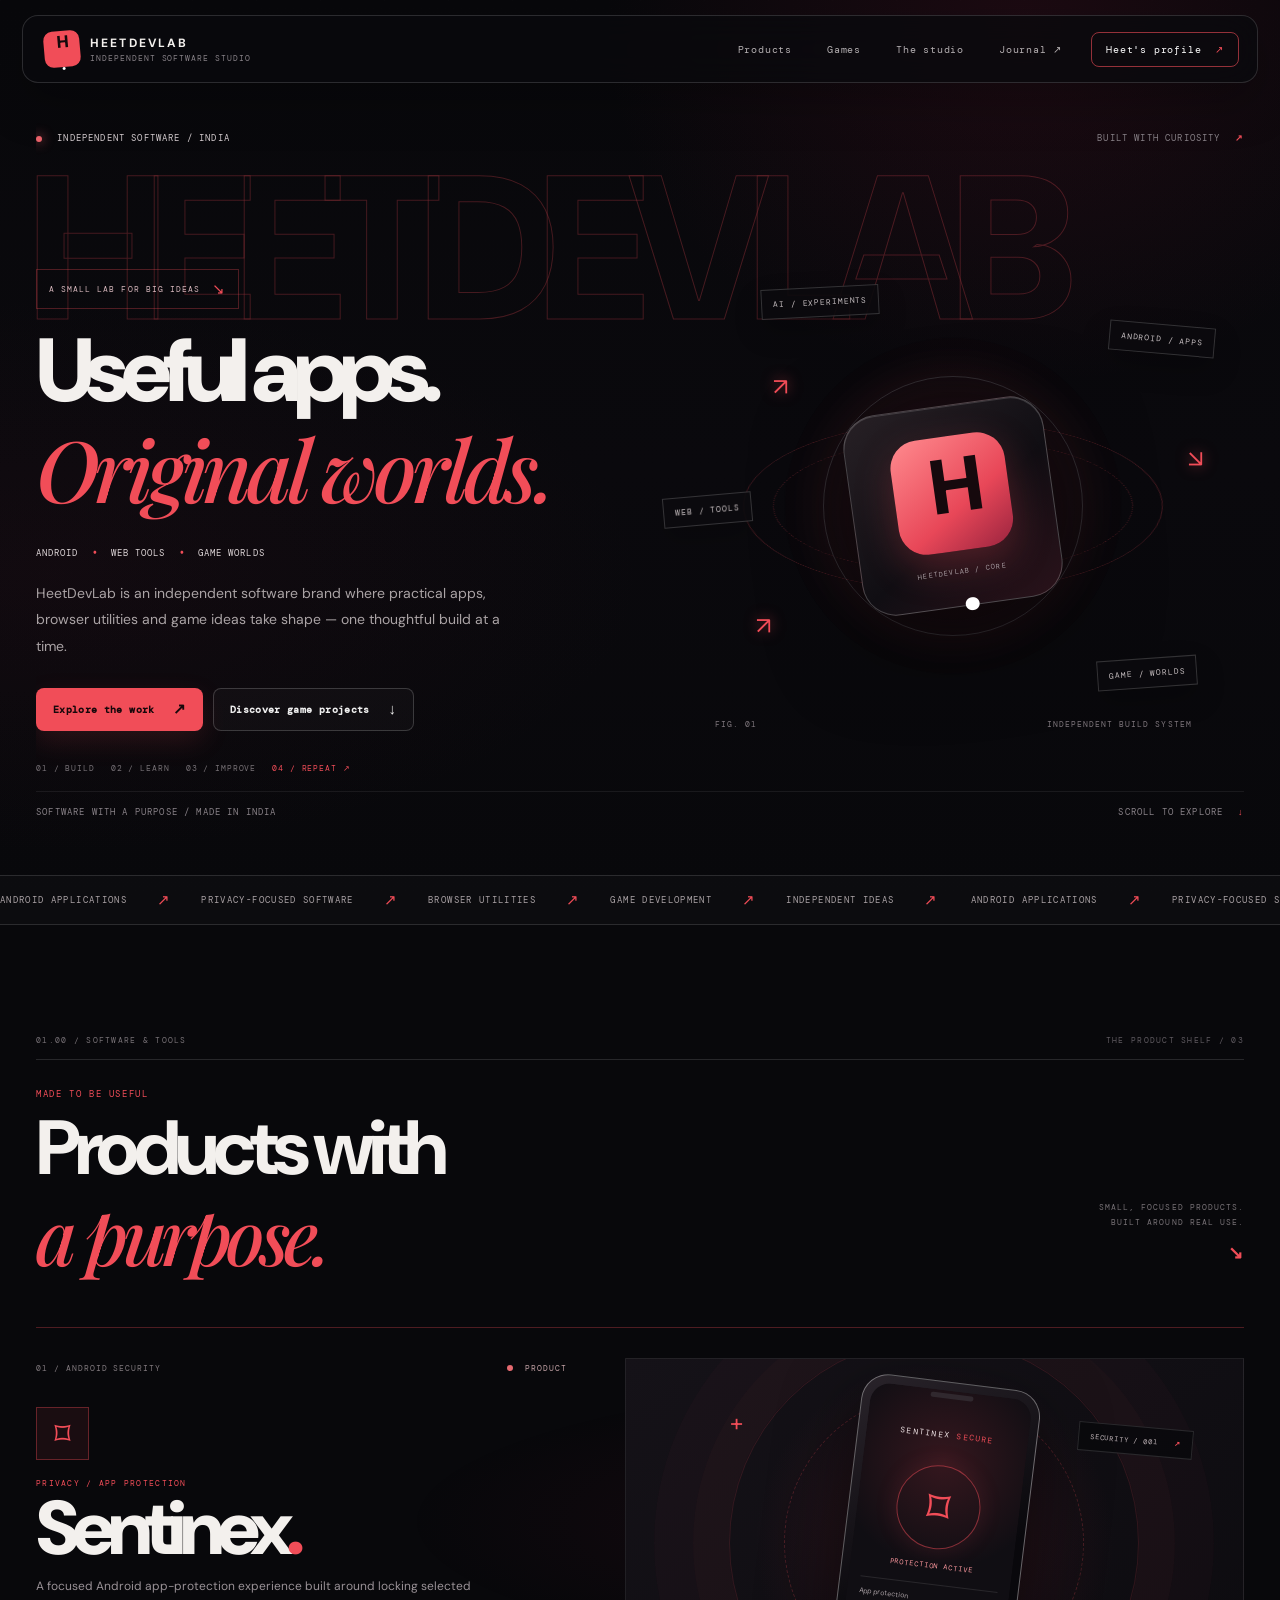
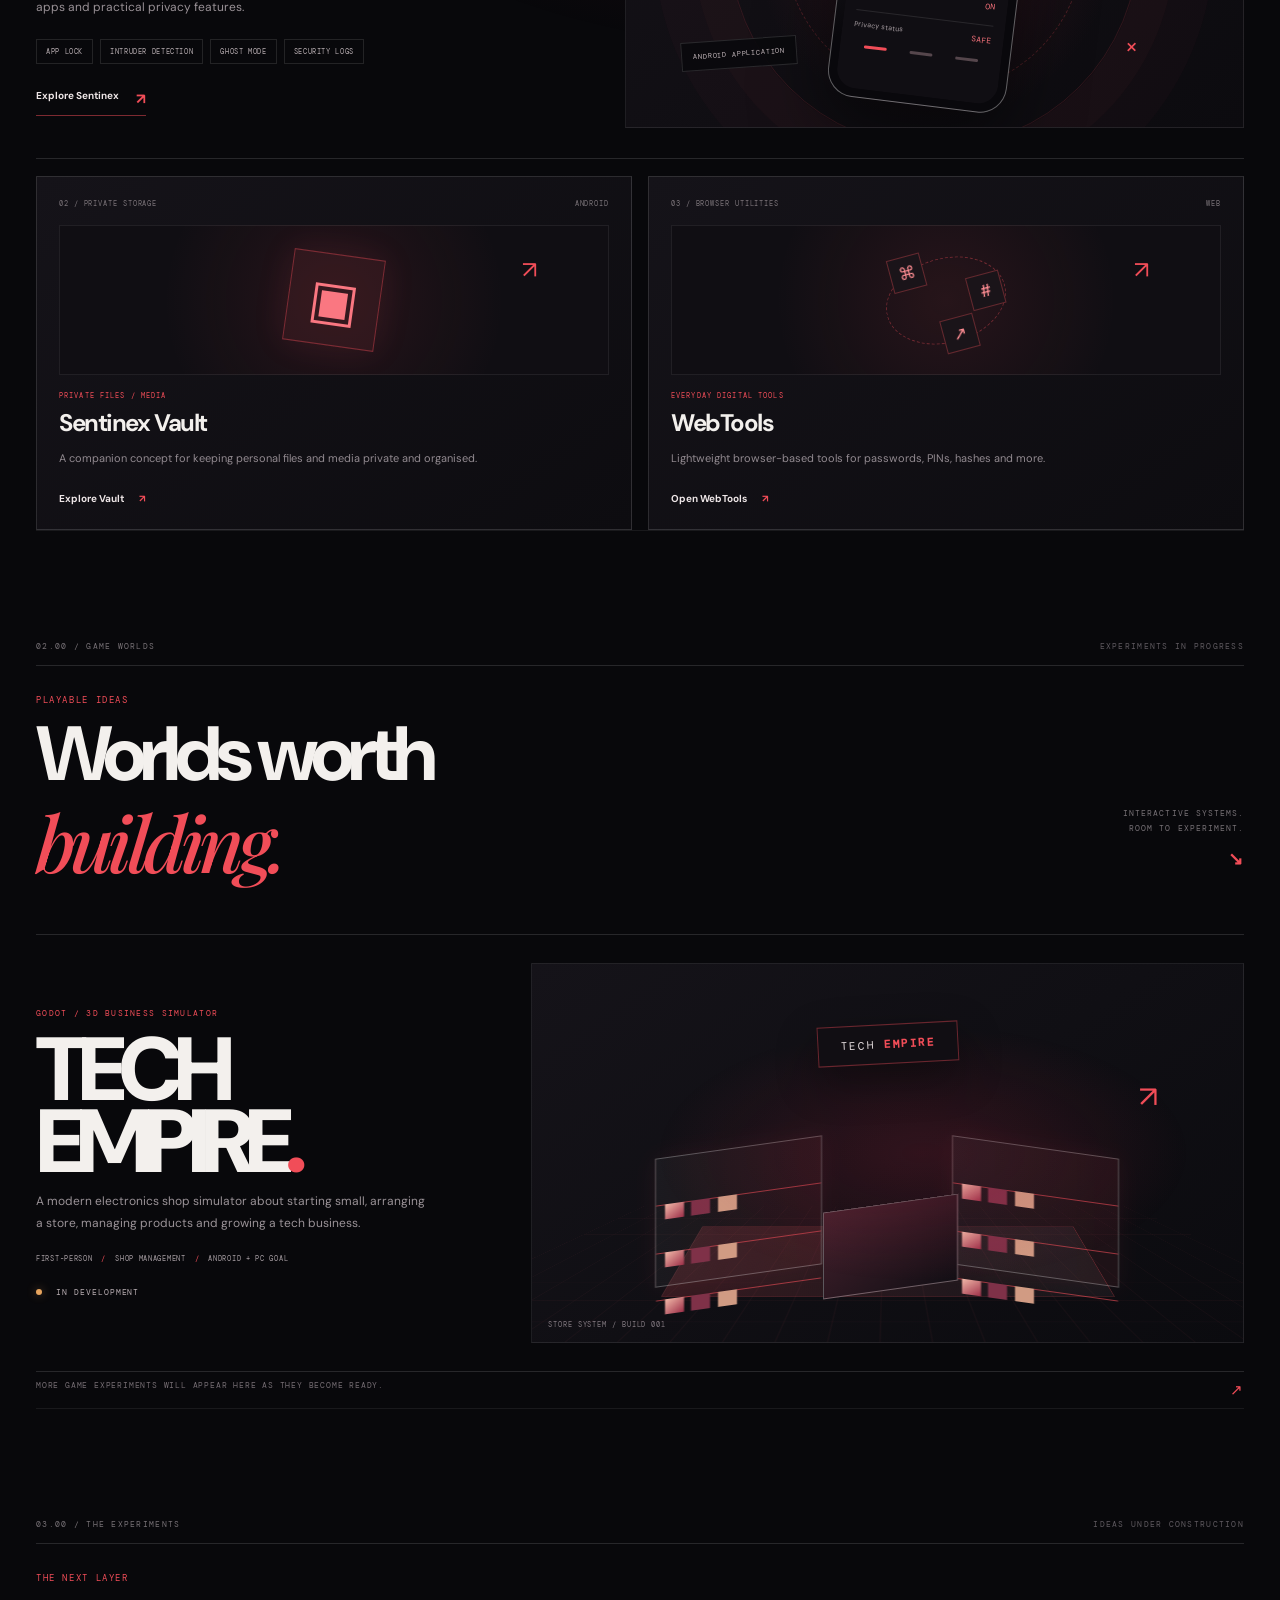
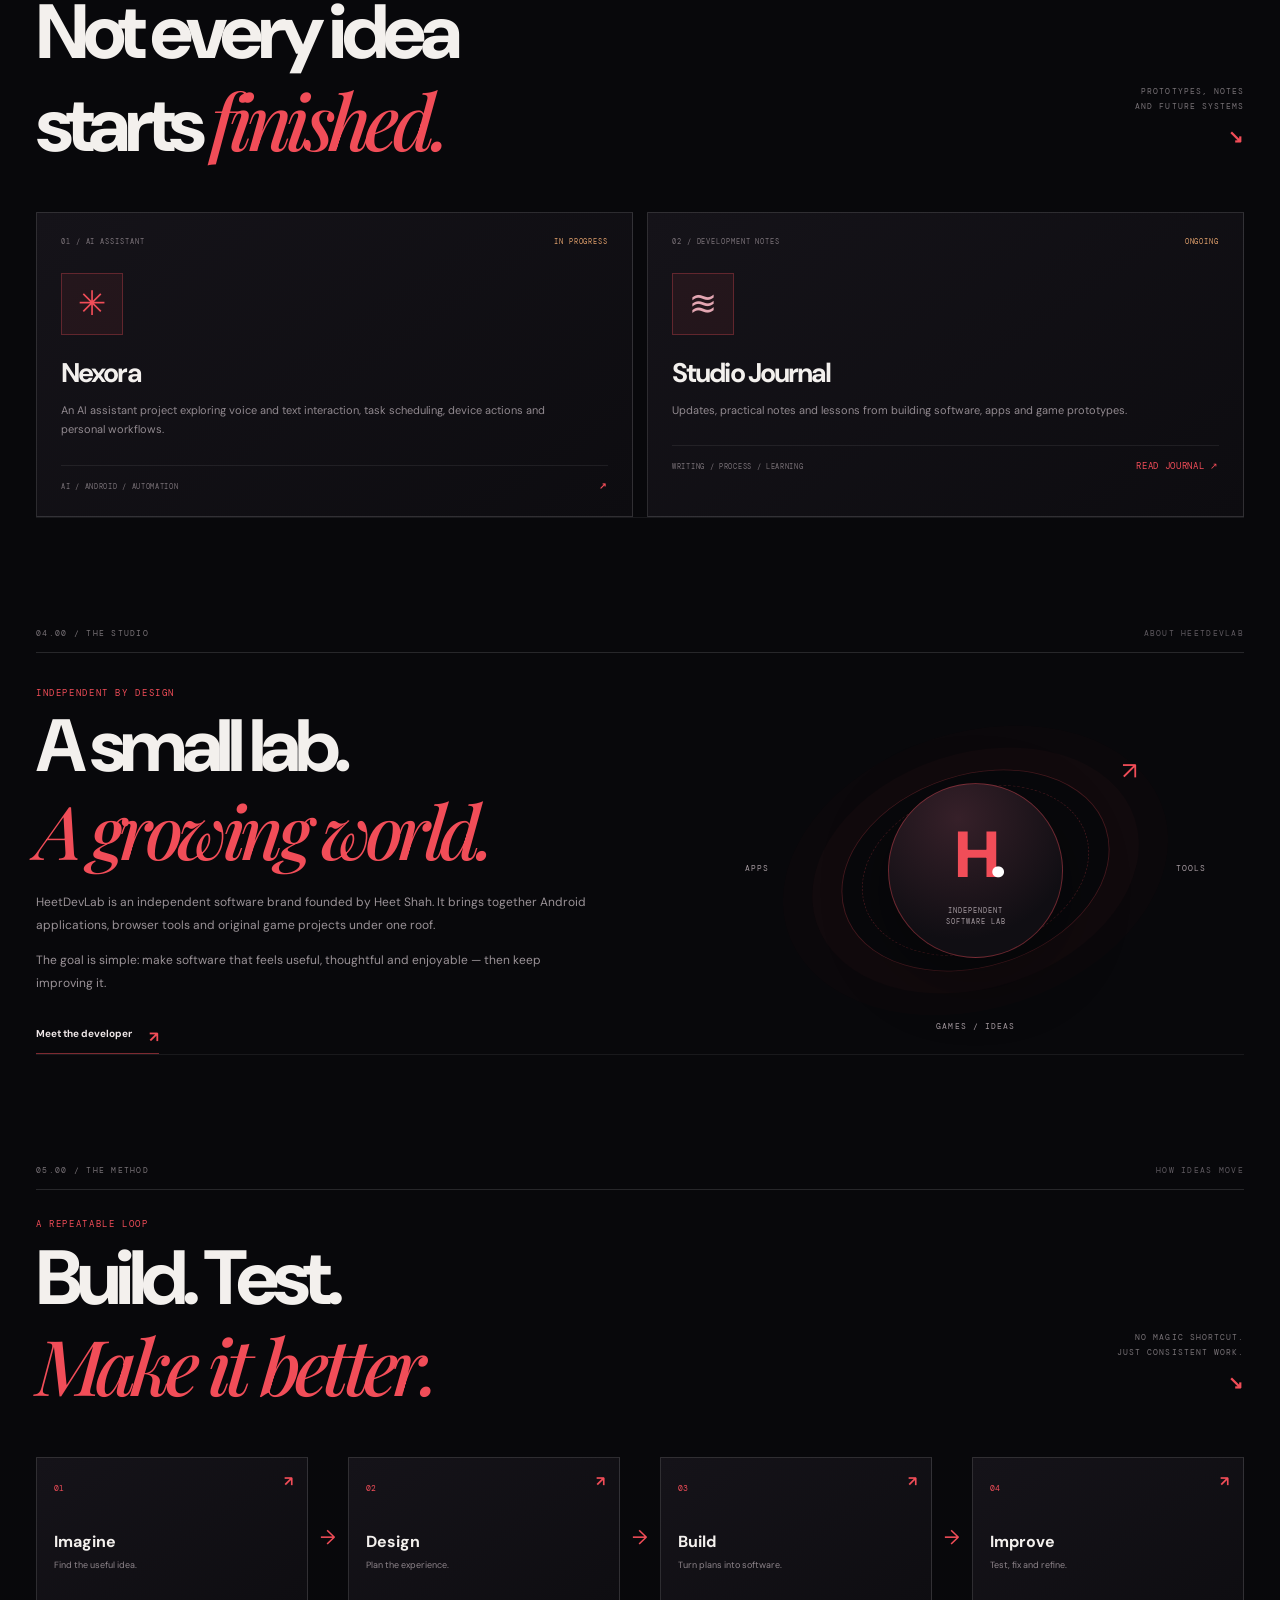
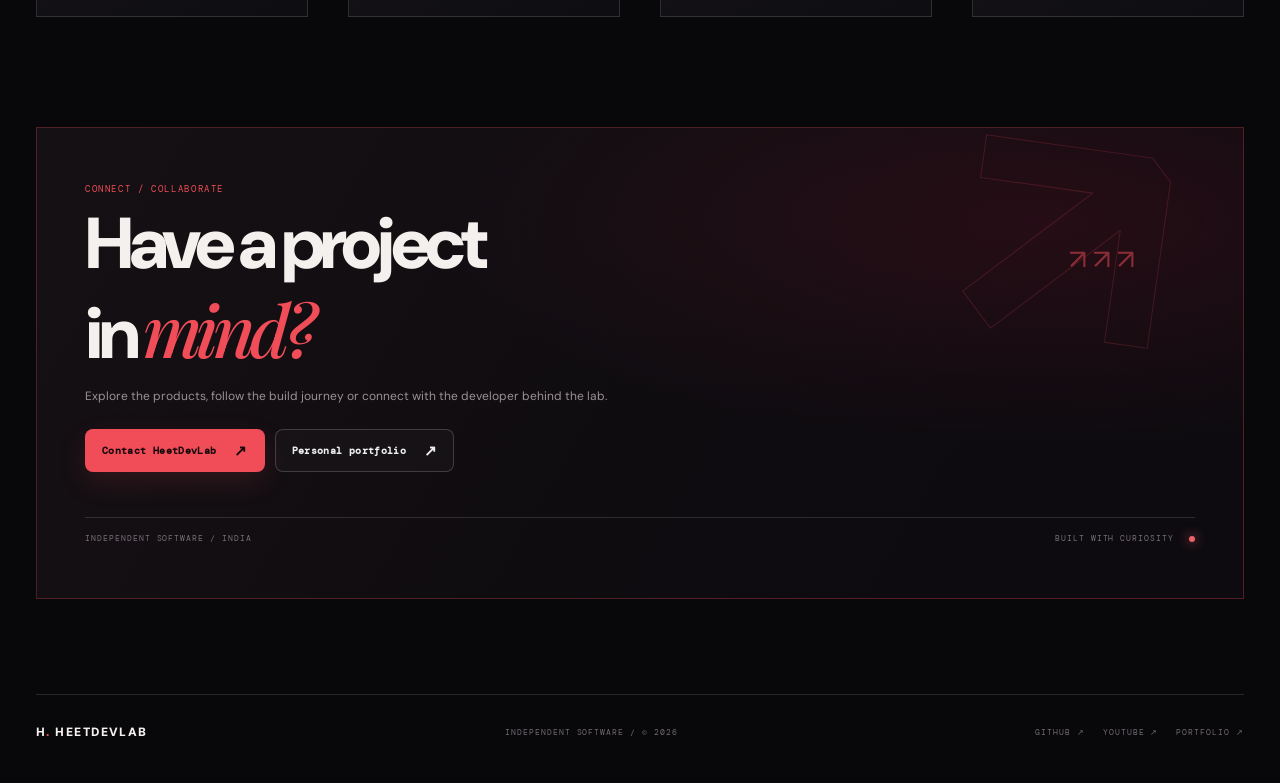
==== commit 3cdd22f8: "Add files via upload" ====
--- a/index.html
+++ b/index.html
@@ -1,272 +1,111 @@
-<!DOCTYPE html>
+<!doctype html>
 <html lang="en">
 <head>
-  <meta charset="UTF-8">
-  <meta name="viewport" content="width=device-width, initial-scale=1.0">
-  <meta name="theme-color" content="#0b0d0b">
-  <meta name="description" content="Heet Shah — Android developer and independent builder. Explore Android apps, web tools and game projects.">
-  <meta name="author" content="Heet Shah">
+  <meta charset="utf-8">
+  <meta name="viewport" content="width=device-width,initial-scale=1,viewport-fit=cover">
+  <meta name="theme-color" content="#08080b">
+  <meta name="description" content="HeetDevLab is an independent software studio building Android apps, useful web tools and original game projects.">
+  <meta name="author" content="HeetDevLab">
+  <meta property="og:title" content="HeetDevLab — Independent Software Studio">
+  <meta property="og:description" content="Useful apps. Thoughtful tools. Original worlds.">
   <meta property="og:type" content="website">
-  <meta property="og:title" content="Heet Shah — Developer & Builder">
-  <meta property="og:description" content="I turn curious ideas into useful software. Android, web and game projects by Heet Shah.">
-  <meta property="og:url" content="https://heetdevlab.github.io/portfolio/">
-  <title>Heet Shah — Developer & Builder</title>
+  <meta property="og:url" content="https://heetdevlab.github.io/">
   <link rel="icon" type="image/svg+xml" href="favicon.svg">
   <link rel="preconnect" href="https://fonts.googleapis.com">
   <link rel="preconnect" href="https://fonts.gstatic.com" crossorigin>
-  <link href="https://fonts.googleapis.com/css2?family=DM+Mono:wght@400;500&family=Manrope:wght@400;500;600;700;800&family=Space+Grotesk:wght@400;500;600;700&display=swap" rel="stylesheet">
+  <link href="https://fonts.googleapis.com/css2?family=DM+Mono:wght@400;500&family=DM+Sans:wght@400;500;600;700;800;900&family=Playfair+Display:ital,wght@1,500&display=swap" rel="stylesheet">
   <link rel="stylesheet" href="style.css">
-  <script src="script.js" defer></script>
+  <title>HeetDevLab — Independent Software Studio</title>
 </head>
 <body>
-  <div class="page-progress" aria-hidden="true"><span id="pageProgress"></span></div>
-  <div class="noise-layer" aria-hidden="true"></div>
+  <div class="ambient" aria-hidden="true"></div><div class="grid-texture" aria-hidden="true"></div>
+  <canvas id="arrowCanvas" aria-hidden="true"></canvas><div class="scroll-progress" id="scrollProgress"></div>
 
   <header class="site-header" id="top">
-    <a class="wordmark" href="#top" aria-label="Heet Shah home">
-      <span class="wordmark-symbol">H<span>.</span></span>
-      <span class="wordmark-name">HEET<span>SHAH</span></span>
-    </a>
-
-    <nav class="desktop-nav" aria-label="Main navigation">
-      <a href="#work">Work</a>
-      <a href="#about">About</a>
-      <a href="#toolkit">Toolkit</a>
-      <a href="#journey">Journey</a>
-      <a href="#contact">Contact</a>
-    </nav>
-
-    <div class="header-actions">
-      <a class="resume-link" href="assets/Heet_Shah_Resume.pdf" download>Resume <span>↗</span></a>
-      <button class="menu-toggle" id="menuToggle" type="button" aria-label="Open navigation" aria-expanded="false" aria-controls="mobileNav">
-        <span></span><span></span>
-      </button>
-    </div>
-
+    <a class="brand" href="#top" aria-label="HeetDevLab home"><span class="brand-monogram">H<span>.</span></span><span class="brand-copy"><strong>HEETDEVLAB</strong><small>INDEPENDENT SOFTWARE STUDIO</small></span></a>
+    <nav class="desktop-nav" aria-label="Main navigation"><a href="#products">Products</a><a href="#games">Games</a><a href="#studio">The studio</a><a href="https://heetdevlab.github.io/Blog/" target="_blank" rel="noopener">Journal ↗</a><a class="nav-contact" href="https://heetdevlab.github.io/portfolio/">Heet's profile <span>↗</span></a></nav>
+    <button class="menu-toggle" id="menuToggle" aria-label="Open navigation" aria-expanded="false"><span></span><span></span><span></span></button>
   </header>
-
-  <div class="nav-backdrop" id="navBackdrop"></div>
-  <nav class="mobile-nav" id="mobileNav" aria-label="Mobile navigation" aria-hidden="true">
-      <div class="mobile-nav-top"><span>MENU / 01</span><span>HEET SHAH</span></div>
-      <a href="#work"><span>01</span> Selected work <i>↗</i></a>
-      <a href="#about"><span>02</span> About me <i>↗</i></a>
-      <a href="#toolkit"><span>03</span> Toolkit <i>↗</i></a>
-      <a href="#journey"><span>04</span> Journey <i>↗</i></a>
-      <a href="#contact"><span>05</span> Contact <i>↗</i></a>
-      <a class="mobile-resume" href="assets/Heet_Shah_Resume.pdf" download>Download resume <i>↓</i></a>
-  </nav>
+  <div class="mobile-backdrop" id="mobileBackdrop"></div>
+  <nav class="mobile-nav" id="mobileNav" aria-label="Mobile navigation"><a href="#products">01 / Products <span>↗</span></a><a href="#games">02 / Game worlds <span>↗</span></a><a href="#studio">03 / The studio <span>↗</span></a><a href="https://heetdevlab.github.io/Blog/">04 / Journal <span>↗</span></a><a href="https://heetdevlab.github.io/portfolio/">05 / Heet's profile <span>↗</span></a></nav>
 
   <main>
-    <!-- HERO -->
-    <section class="hero" aria-labelledby="heroTitle">
-      <div class="hero-grid" aria-hidden="true"></div>
-      <div class="hero-copy">
-        <div class="eyebrow"><span class="eyebrow-dot"></span> INDEPENDENT DEVELOPER <b>/</b> INDIA</div>
-        <p class="hero-pretitle">HELLO, I'M HEET.</p>
-        <h1 id="heroTitle">Curious mind.<br><em>Builder's</em> hands<span class="lime-period">.</span></h1>
-        <p class="hero-description">I turn ideas into <strong>useful digital experiences</strong> — from Android apps and web tools to game worlds.</p>
-        <div class="hero-buttons">
-          <a class="button button-lime" href="#work">Explore my work <span>↘</span></a>
-          <a class="button button-quiet" href="mailto:heets85520@gmail.com">Let's connect <span>↗</span></a>
+    <section class="hero section-wrap" id="home">
+      <div class="hero-topline mono"><span><i class="live-dot"></i> INDEPENDENT SOFTWARE / INDIA</span><span>BUILT WITH CURIOSITY <b>↗</b></span></div>
+      <div class="hero-wordmark" aria-hidden="true">HEETDEVLAB</div>
+      <div class="hero-layout">
+        <div class="hero-copy reveal">
+          <p class="hero-kicker mono">A SMALL LAB FOR BIG IDEAS <span>↘</span></p>
+          <h1>Useful apps.<br><em>Original worlds.</em></h1>
+          <p class="hero-tag mono">ANDROID <b>•</b> WEB TOOLS <b>•</b> GAME WORLDS</p>
+          <p class="hero-intro">HeetDevLab is an independent software brand where practical apps, browser utilities and game ideas take shape — one thoughtful build at a time.</p>
+          <div class="hero-actions"><a class="button button-red" href="#products">Explore the work <span>↗</span></a><a class="button button-quiet" href="#games">Discover game projects <span>↓</span></a></div>
+          <div class="hero-footer-note mono"><span>01 / BUILD</span><span>02 / LEARN</span><span>03 / IMPROVE</span><span>04 / REPEAT ↗</span></div>
         </div>
-        <div class="hero-meta">
-          <span><i></i> BCA STUDENT</span>
-          <span>BHAVNAGAR, GUJARAT</span>
-          <span>LEARNING BY BUILDING</span>
+        <div class="brand-stage reveal">
+          <div class="stage-orbit orbit-a"></div><div class="stage-orbit orbit-b"></div><div class="stage-orbit orbit-c"></div>
+          <div class="orbit-node node-a mono">ANDROID / APPS</div><div class="orbit-node node-b mono">WEB / TOOLS</div><div class="orbit-node node-c mono">GAME / WORLDS</div><div class="orbit-node node-d mono">AI / EXPERIMENTS</div>
+          <div class="brand-core"><div class="core-inner">H<span>.</span></div><small class="mono">HEETDEVLAB / CORE</small></div>
+          <div class="stage-index mono">FIG. 01 <span>INDEPENDENT BUILD SYSTEM</span></div><div class="stage-arrow arrow-a">↗</div><div class="stage-arrow arrow-b">↘</div><div class="stage-arrow arrow-c">↗</div>
         </div>
       </div>
-
-      <div class="hero-portrait-wrap">
-        <div class="portrait-orbit orbit-one" aria-hidden="true"></div>
-        <div class="portrait-orbit orbit-two" aria-hidden="true"></div>
-        <div class="portrait-index">PROFILE / 001</div>
-        <figure class="portrait-frame">
-          <img src="assets/profile.png" alt="Portrait of Heet Shah" fetchpriority="high">
-          <div class="portrait-fallback" aria-hidden="true">H<span>.</span></div>
-          <figcaption><span>HEET SHAH</span><span>DEVELOPER & BUILDER</span></figcaption>
-        </figure>
-        <div class="portrait-stamp"><span>H.</span><small>IDEAS<br>INTO<br>BUILDS</small></div>
-        <div class="portrait-note note-top">ANDROID <b>↗</b></div>
-        <div class="portrait-note note-bottom">WEB · GAMES · TOOLS</div>
-      </div>
-      <a class="scroll-cue" href="#about"><span class="scroll-line"></span> SCROLL TO DISCOVER</a>
-      <div class="hero-side-label" aria-hidden="true">BUILD / LEARN / IMPROVE / REPEAT</div>
+      <div class="hero-bottomline mono"><span>SOFTWARE WITH A PURPOSE / MADE IN INDIA</span><span>SCROLL TO EXPLORE <b>↓</b></span></div>
     </section>
 
-    <!-- MOVING STRIP -->
-    <div class="ticker" aria-label="Areas of interest">
-      <div class="ticker-track">
-        <span>ANDROID DEVELOPMENT</span><b>✳</b><span>WEB EXPERIENCES</span><b>✳</b><span>GAME DEVELOPMENT</span><b>✳</b><span>PRODUCT THINKING</span><b>✳</b>
-        <span>ANDROID DEVELOPMENT</span><b>✳</b><span>WEB EXPERIENCES</span><b>✳</b><span>GAME DEVELOPMENT</span><b>✳</b><span>PRODUCT THINKING</span><b>✳</b>
-      </div>
-    </div>
+    <div class="ticker" aria-label="Studio focus"><div class="ticker-track mono"><span>ANDROID APPLICATIONS <b>↗</b> PRIVACY-FOCUSED SOFTWARE <b>↗</b> BROWSER UTILITIES <b>↗</b> GAME DEVELOPMENT <b>↗</b> INDEPENDENT IDEAS <b>↗</b></span><span>ANDROID APPLICATIONS <b>↗</b> PRIVACY-FOCUSED SOFTWARE <b>↗</b> BROWSER UTILITIES <b>↗</b> GAME DEVELOPMENT <b>↗</b> INDEPENDENT IDEAS <b>↗</b></span></div></div>
 
-    <!-- ABOUT -->
-    <section class="about section-shell" id="about">
-      <div class="section-rail"><span>01</span><i></i><span>ABOUT</span></div>
-      <div class="about-main">
-        <p class="section-kicker">A LITTLE ABOUT ME</p>
-        <h2>I like making<br>ideas <span>real.</span></h2>
-        <div class="about-bottom">
-          <p class="about-copy">I'm Heet Shah — a BCA student and independent developer from Bhavnagar. I enjoy building practical Android apps, privacy-focused tools and experiments that help me learn by doing.</p>
-          <div class="about-facts">
-            <div><span>STUDYING</span><strong>Bachelor of Computer Applications</strong></div>
-            <div><span>FOCUS</span><strong>Android · Web · Interactive projects</strong></div>
-            <div><span>BUILDING UNDER</span><strong><a href="https://heetdevlab.github.io/" target="_blank" rel="noopener">HeetDevLab ↗</a></strong></div>
-          </div>
-        </div>
+    <section class="products-section section-wrap" id="products">
+      <div class="section-index mono reveal"><span>01.00 / SOFTWARE & TOOLS</span><span>THE PRODUCT SHELF / 03</span></div>
+      <div class="section-heading-row reveal"><div><p class="eyebrow mono">MADE TO BE USEFUL</p><h2>Products with<br><em>a purpose.</em></h2></div><p class="heading-side mono">SMALL, FOCUSED PRODUCTS.<br>BUILT AROUND REAL USE. <b>↘</b></p></div>
+
+      <article class="flagship reveal">
+        <div class="flagship-copy"><div class="project-meta mono"><span>01 / ANDROID SECURITY</span><span class="project-state"><i></i> PRODUCT</span></div><div class="product-mark sentinex-mark"><span>⌑</span></div><p class="project-category mono">PRIVACY / APP PROTECTION</p><h3>Sentinex<span>.</span></h3><p class="product-desc">A focused Android app-protection experience built around locking selected apps and practical privacy features.</p><div class="feature-tags mono"><span>APP LOCK</span><span>INTRUDER DETECTION</span><span>GHOST MODE</span><span>SECURITY LOGS</span></div><a class="product-link" href="https://heetdevlab.github.io/Sentinex/" target="_blank" rel="noopener">Explore Sentinex <b>↗</b></a></div>
+        <div class="flagship-art"><div class="art-rings"></div><div class="device-frame"><div class="device-speaker"></div><div class="device-screen"><div class="screen-brand mono">SENTINEX <span>SECURE</span></div><div class="screen-emblem">⌑</div><p class="screen-status mono">PROTECTION ACTIVE</p><div class="screen-widget"><span>App protection</span><b>ON</b></div><div class="screen-widget"><span>Privacy status</span><b>SAFE</b></div><div class="screen-bottom mono"><i></i><i></i><i></i></div></div></div><div class="art-caption cap-one mono">SECURITY / 001 <b>↗</b></div><div class="art-caption cap-two mono">ANDROID APPLICATION</div><div class="art-cross cross-one">+</div><div class="art-cross cross-two">×</div></div>
+      </article>
+
+      <div class="product-tiles">
+        <article class="product-tile reveal"><div class="tile-top mono"><span>02 / PRIVATE STORAGE</span><span>ANDROID</span></div><div class="tile-visual vault-visual"><div class="vault-box"><span>▣</span></div><div class="visual-arrow">↗</div></div><p class="project-category mono">PRIVATE FILES / MEDIA</p><h3>Sentinex Vault</h3><p>A companion concept for keeping personal files and media private and organised.</p><a href="https://heetdevlab.github.io/Sentinex-Vault/" target="_blank" rel="noopener">Explore Vault <b>↗</b></a></article>
+        <article class="product-tile reveal"><div class="tile-top mono"><span>03 / BROWSER UTILITIES</span><span>WEB</span></div><div class="tile-visual web-visual"><div class="tool-orbit"><i>⌘</i><i>#</i><i>↗</i></div><div class="visual-arrow">↗</div></div><p class="project-category mono">EVERYDAY DIGITAL TOOLS</p><h3>WebTools</h3><p>Lightweight browser-based tools for passwords, PINs, hashes and more.</p><a href="https://heetdevlab.github.io/Webtools/" target="_blank" rel="noopener">Open WebTools <b>↗</b></a></article>
       </div>
     </section>
 
-    <!-- WORK -->
-    <section class="work section-shell" id="work">
-      <div class="section-rail"><span>02</span><i></i><span>SELECTED WORK</span></div>
-      <div class="work-main">
-        <div class="section-intro">
-          <p class="section-kicker">THINGS I'VE BEEN MAKING</p>
-          <h2>Work in<br><span>progress.</span></h2>
-          <p class="intro-note">A mix of shipped ideas, useful tools and worlds still taking shape.</p>
-        </div>
+    <section class="games-section section-wrap" id="games">
+      <div class="section-index mono reveal"><span>02.00 / GAME WORLDS</span><span>EXPERIMENTS IN PROGRESS</span></div>
+      <div class="section-heading-row reveal"><div><p class="eyebrow mono">PLAYABLE IDEAS</p><h2>Worlds worth<br><em>building.</em></h2></div><p class="heading-side mono">INTERACTIVE SYSTEMS.<br>ROOM TO EXPERIMENT. <b>↘</b></p></div>
+      <article class="game-feature reveal">
+        <div class="game-copy"><p class="project-category mono">GODOT / 3D BUSINESS SIMULATOR</p><h3>TECH<br>EMPIRE<span>.</span></h3><p>A modern electronics shop simulator about starting small, arranging a store, managing products and growing a tech business.</p><div class="game-tags mono"><span>FIRST-PERSON</span><span>SHOP MANAGEMENT</span><span>ANDROID + PC GOAL</span></div><div class="game-status mono"><i></i> IN DEVELOPMENT</div></div>
+        <div class="game-art"><div class="game-grid"></div><div class="store-sign mono">TECH <b>EMPIRE</b></div><div class="shop-floor"><div class="shelf shelf-one"><i></i><i></i><i></i></div><div class="shelf shelf-two"><i></i><i></i><i></i></div><div class="counter"></div></div><div class="game-glow"></div><div class="game-art-label mono">STORE SYSTEM / BUILD 001</div><div class="game-arrow">↗</div></div>
+      </article>
+      <p class="games-note mono">MORE GAME EXPERIMENTS WILL APPEAR HERE AS THEY BECOME READY. <span>↗</span></p>
+    </section>
 
-        <!-- FEATURED SENTINEX -->
-        <article class="feature-project project-sentinex reveal">
-          <div class="feature-copy">
-            <div class="project-overline"><span>01 / ANDROID</span><span class="status"><i></i> PRODUCT</span></div>
-            <h3>Sentinex<span class="lime-period">.</span></h3>
-            <p class="project-lead">Your apps.<br>Your privacy.</p>
-            <p class="project-description">An Android app-protection project built around app locking, intruder detection and practical privacy features.</p>
-            <div class="project-tags"><span>KOTLIN</span><span>ANDROID</span><span>SECURITY</span></div>
-            <div class="project-actions">
-              <a href="https://heetdevlab.github.io/Sentinex/" target="_blank" rel="noopener">Explore Sentinex <b>↗</b></a>
-              <a class="text-action" href="https://github.com/HeetDevLab/Sentinex" target="_blank" rel="noopener">Source code ↗</a>
-            </div>
-          </div>
-          <div class="sentinex-art" aria-label="Decorative Sentinex app interface illustration">
-            <div class="art-grid"></div>
-            <div class="art-caption">APP PROTECTION / ANDROID</div>
-            <div class="phone-mockup">
-              <div class="phone-speaker"></div>
-              <div class="phone-head"><span class="sentinex-mark">S</span><span>SENTINEX</span><small>SECURE</small></div>
-              <div class="phone-shield"><span>S</span></div>
-              <p>You're protected.</p>
-              <small class="phone-sub">PRIVATE ACCESS CONTROL</small>
-              <div class="phone-controls"><i>⌑</i><i>◈</i><i>⌘</i></div>
-              <div class="phone-lock-row"><span>APP LOCK</span><b>ACTIVE</b></div>
-            </div>
-            <div class="art-float art-float-a">01 <span>SECURE</span></div>
-            <div class="art-float art-float-b">PRIVACY BY DESIGN</div>
-          </div>
-        </article>
-
-        <!-- PROJECT ROWS -->
-        <div class="project-list">
-          <a class="project-row reveal" href="https://heetdevlab.github.io/Sentinex-Vault/" target="_blank" rel="noopener">
-            <div class="row-number">02</div>
-            <div class="row-symbol vault-symbol"><span>⌑</span></div>
-            <div class="row-copy"><span class="row-category">ANDROID / PRIVACY</span><h3>Sentinex Vault</h3><p>A private space for personal files and media.</p></div>
-            <div class="row-status">PRODUCT PAGE</div>
-            <span class="row-arrow">↗</span>
-          </a>
-          <a class="project-row reveal" href="https://heetdevlab.github.io/Webtools/" target="_blank" rel="noopener">
-            <div class="row-number">03</div>
-            <div class="row-symbol tools-symbol"><span>⌘</span></div>
-            <div class="row-copy"><span class="row-category">WEB / UTILITIES</span><h3>WebTools</h3><p>Small browser tools for useful everyday tasks.</p></div>
-            <div class="row-status">LIVE TOOLS</div>
-            <span class="row-arrow">↗</span>
-          </a>
-        </div>
-
-        <!-- GAME FEATURE -->
-        <article class="game-project reveal">
-          <div class="game-copy">
-            <div class="project-overline"><span>04 / GAME DEVELOPMENT</span><span class="status status-dev"><i></i> IN DEVELOPMENT</span></div>
-            <p class="game-eyebrow">A WORLD I'M BUILDING</p>
-            <h3>TECH EMPIRE<br><span>SIMULATOR</span></h3>
-            <p>A first-person electronics business simulator. Start with a small shop, grow it step by step.</p>
-            <div class="project-tags"><span>GODOT</span><span>GDSCRIPT</span><span>ANDROID FIRST</span></div>
-            <a class="game-link" href="https://youtube.com/@heetplayscode" target="_blank" rel="noopener">Follow development <b>↗</b></a>
-          </div>
-          <div class="game-art" aria-label="Illustrated electronics shop game environment">
-            <div class="game-sky"></div>
-            <div class="game-sun"></div>
-            <div class="game-floor"></div>
-            <div class="store-building">
-              <div class="store-roof"></div>
-              <div class="store-face">
-                <div class="store-sign">TECH <b>EMPIRE</b></div>
-                <div class="store-window window-left"><i></i><i></i><i></i></div>
-                <div class="store-window window-right"><i></i><i></i><i></i></div>
-                <div class="store-door"><span></span></div>
-                <div class="store-base"></div>
-              </div>
-            </div>
-            <div class="game-product product-a">PHONE <b>01</b></div>
-            <div class="game-product product-b">LAPTOP <b>02</b></div>
-            <div class="game-art-label">SIMULATE · BUILD · EXPAND</div>
-          </div>
-        </article>
-
-        <div class="experiment-row reveal">
-          <div><span class="row-category">05 / AI EXPERIMENT</span><h3>Nexora</h3><p>An AI assistant concept exploring voice, tasks and device workflows.</p></div>
-          <span class="experiment-status">EXPLORING <i>↗</i></span>
-        </div>
+    <section class="lab-section section-wrap" id="lab">
+      <div class="section-index mono reveal"><span>03.00 / THE EXPERIMENTS</span><span>IDEAS UNDER CONSTRUCTION</span></div>
+      <div class="section-heading-row reveal"><div><p class="eyebrow mono">THE NEXT LAYER</p><h2>Not every idea<br>starts <em>finished.</em></h2></div><p class="heading-side mono">PROTOTYPES, NOTES<br>AND FUTURE SYSTEMS <b>↘</b></p></div>
+      <div class="experiment-grid">
+        <article class="experiment-card reveal"><div class="experiment-top mono"><span>01 / AI ASSISTANT</span><span>IN PROGRESS</span></div><div class="experiment-symbol">✳</div><h3>Nexora</h3><p>An AI assistant project exploring voice and text interaction, task scheduling, device actions and personal workflows.</p><div class="experiment-bottom mono"><span>AI / ANDROID / AUTOMATION</span><b>↗</b></div></article>
+        <article class="experiment-card reveal"><div class="experiment-top mono"><span>02 / DEVELOPMENT NOTES</span><span>ONGOING</span></div><div class="experiment-symbol note-symbol">≋</div><h3>Studio Journal</h3><p>Updates, practical notes and lessons from building software, apps and game prototypes.</p><div class="experiment-bottom mono"><span>WRITING / PROCESS / LEARNING</span><a href="https://heetdevlab.github.io/Blog/" target="_blank" rel="noopener">READ JOURNAL ↗</a></div></article>
       </div>
     </section>
 
-    <!-- TOOLKIT -->
-    <section class="toolkit section-shell" id="toolkit">
-      <div class="section-rail"><span>03</span><i></i><span>TOOLKIT</span></div>
-      <div class="toolkit-main">
-        <p class="section-kicker">WHAT I WORK WITH</p>
-        <h2>Tools for<br><span>the next idea.</span></h2>
-        <div class="toolkit-groups">
-          <div class="tool-group"><span>01 / ANDROID & APP DEVELOPMENT</span><div><b>Kotlin</b><b>Android Studio</b></div></div>
-          <div class="tool-group"><span>02 / WEB DEVELOPMENT</span><div><b>HTML</b><b>CSS</b><b>JavaScript</b></div></div>
-          <div class="tool-group"><span>03 / PROGRAMMING</span><div><b>Python</b><b>C</b></div></div>
-          <div class="tool-group"><span>04 / GAME DEVELOPMENT</span><div><b>Godot</b><b>GDScript</b></div></div>
-          <div class="tool-group"><span>05 / WORKFLOW</span><div><b>Git</b><b>GitHub</b><b>VS Code</b></div></div>
-        </div>
+    <section class="studio-section section-wrap" id="studio">
+      <div class="section-index mono reveal"><span>04.00 / THE STUDIO</span><span>ABOUT HEETDEVLAB</span></div>
+      <div class="studio-layout">
+        <div class="studio-copy reveal"><p class="eyebrow mono">INDEPENDENT BY DESIGN</p><h2>A small lab.<br><em>A growing world.</em></h2><p>HeetDevLab is an independent software brand founded by Heet Shah. It brings together Android applications, browser tools and original game projects under one roof.</p><p>The goal is simple: make software that feels useful, thoughtful and enjoyable — then keep improving it.</p><a class="product-link" href="https://heetdevlab.github.io/portfolio/">Meet the developer <b>↗</b></a></div>
+        <div class="studio-seal reveal"><div class="seal-orbit"></div><div class="seal-core"><span>H<span>.</span></span><small class="mono">INDEPENDENT<br>SOFTWARE LAB</small></div><div class="seal-label seal-left mono">APPS</div><div class="seal-label seal-right mono">TOOLS</div><div class="seal-label seal-bottom mono">GAMES / IDEAS</div><div class="seal-arrow">↗</div></div>
       </div>
     </section>
 
-    <!-- JOURNEY -->
-    <section class="journey section-shell" id="journey">
-      <div class="section-rail"><span>04</span><i></i><span>THE JOURNEY</span></div>
-      <div class="journey-main">
-        <p class="section-kicker">STILL LEARNING. ALWAYS BUILDING.</p>
-        <h2>Not a straight line.<br><span>A build loop.</span></h2>
-        <div class="journey-steps">
-          <div><span>01</span><strong>Learn</strong><p>Build a strong foundation through BCA and self-learning.</p></div>
-          <div><span>02</span><strong>Make</strong><p>Turn concepts into Android apps, web tools and experiments.</p></div>
-          <div><span>03</span><strong>Improve</strong><p>Test, fix, redesign and learn from every release.</p></div>
-        </div>
-        <div class="education-line"><span>EDUCATION</span><div><strong>Bachelor of Computer Applications</strong><p>Shree Swaminarayan College of Computer Science · MKBU</p></div><span class="education-mark">BCA</span></div>
-      </div>
+    <section class="process-section section-wrap">
+      <div class="section-index mono reveal"><span>05.00 / THE METHOD</span><span>HOW IDEAS MOVE</span></div>
+      <div class="section-heading-row reveal"><div><p class="eyebrow mono">A REPEATABLE LOOP</p><h2>Build. Test.<br><em>Make it better.</em></h2></div><p class="heading-side mono">NO MAGIC SHORTCUT.<br>JUST CONSISTENT WORK. <b>↘</b></p></div>
+      <div class="process-line"><div class="process-step reveal"><span class="mono">01</span><strong>Imagine</strong><small>Find the useful idea.</small><b>↗</b></div><div class="process-arrow">→</div><div class="process-step reveal"><span class="mono">02</span><strong>Design</strong><small>Plan the experience.</small><b>↗</b></div><div class="process-arrow">→</div><div class="process-step reveal"><span class="mono">03</span><strong>Build</strong><small>Turn plans into software.</small><b>↗</b></div><div class="process-arrow">→</div><div class="process-step reveal"><span class="mono">04</span><strong>Improve</strong><small>Test, fix and refine.</small><b>↗</b></div></div>
     </section>
 
-    <!-- CONTACT -->
-    <section class="contact-section" id="contact">
-      <div class="contact-grid" aria-hidden="true"></div>
-      <div class="contact-content">
-        <p class="section-kicker">HAVE SOMETHING IN MIND?</p>
-        <h2>Let's make<br><em>something useful.</em></h2>
-        <a class="contact-email" href="mailto:heets85520@gmail.com">heets85520@gmail.com <span>↗</span></a>
-        <div class="contact-links">
-          <a href="https://github.com/HeetDevLab" target="_blank" rel="noopener">GITHUB ↗</a>
-          <a href="https://instagram.com/heetdevlab" target="_blank" rel="noopener">INSTAGRAM ↗</a>
-          <a href="https://youtube.com/@heetplayscode" target="_blank" rel="noopener">YOUTUBE ↗</a>
-          <a href="assets/Heet_Shah_Resume.pdf" download>RESUME ↓</a>
-        </div>
-      </div>
-      <div class="contact-bottom"><span>HEET SHAH / DEVELOPER</span><span>BHAVNAGAR, INDIA</span></div>
-    </section>
+    <section class="contact-section section-wrap" id="contact"><div class="contact-frame reveal"><div class="contact-arrows" aria-hidden="true">↗ ↗ ↗</div><p class="eyebrow mono">CONNECT / COLLABORATE</p><h2>Have a project<br>in <em>mind?</em></h2><p class="contact-copy">Explore the products, follow the build journey or connect with the developer behind the lab.</p><div class="contact-actions"><a class="button button-red" href="mailto:heets85520@gmail.com">Contact HeetDevLab <span>↗</span></a><a class="button button-quiet" href="https://heetdevlab.github.io/portfolio/">Personal portfolio <span>↗</span></a></div><div class="contact-foot mono"><span>INDEPENDENT SOFTWARE / INDIA</span><span>BUILT WITH CURIOSITY <i class="live-dot"></i></span></div></div></section>
   </main>
 
-  <footer class="site-footer">
-    <a class="footer-mark" href="#top">H<span>.</span></a>
-    <p>Built with curiosity <span>✳</span> and a lot of iteration.</p>
-    <a href="https://heetdevlab.github.io/" target="_blank" rel="noopener">HEEtDEVLAB ↗</a>
-    <small>© <span id="year">2026</span> HEET SHAH</small>
-  </footer>
+  <footer class="site-footer section-wrap"><a class="footer-brand" href="#top">H<span>.</span> HEETDEVLAB</a><p class="mono">INDEPENDENT SOFTWARE / © <span id="year"></span></p><div><a href="https://github.com/HeetDevLab" target="_blank" rel="noopener">GITHUB ↗</a><a href="https://youtube.com/@heetplayscode" target="_blank" rel="noopener">YOUTUBE ↗</a><a href="https://heetdevlab.github.io/portfolio/">PORTFOLIO ↗</a></div></footer>
+  <script src="script.js"></script>
 </body>
 </html>
--- a/style.css
+++ b/style.css
@@ -1,260 +1,24 @@
-:root{
-  --bg:#0b0d0b;
-  --bg-2:#101410;
-  --panel:#151a14;
-  --panel-2:#1c2319;
-  --ink:#f2f3ec;
-  --muted:#a1a89a;
-  --dim:#697265;
-  --lime:#c8f36a;
-  --lime-2:#a6d64f;
-  --line:rgba(239,245,229,.13);
-  --mono:"DM Mono",ui-monospace,SFMono-Regular,Menlo,monospace;
-  --display:"Space Grotesk",Inter,system-ui,sans-serif;
-  --body:"Manrope",Inter,system-ui,sans-serif;
-  --max:1320px;
-}
-*{box-sizing:border-box}
-html{scroll-behavior:smooth;scroll-padding-top:100px;background:var(--bg)}
-body{margin:0;background:var(--bg);color:var(--ink);font-family:var(--body);line-height:1.6;overflow-x:hidden}
+:root{--bg:#08080b;--bg2:#101015;--panel:#121218;--panel2:#19191f;--ink:#f3f0ed;--muted:#9c9898;--dim:#656268;--red:#f14d58;--red2:#ff6870;--wine:#7d1f35;--line:rgba(255,255,255,.13);--softline:rgba(255,255,255,.07);--mono:"DM Mono",ui-monospace,monospace;--display:"DM Sans",system-ui,sans-serif;--max:1240px;--ease:cubic-bezier(.2,.75,.2,1)}
+*{box-sizing:border-box}html{scroll-behavior:smooth;scroll-padding-top:100px}body{margin:0;min-width:320px;overflow-x:hidden;background:var(--bg);color:var(--ink);font-family:var(--display);-webkit-font-smoothing:antialiased}a{color:inherit;text-decoration:none}button{font:inherit}::selection{background:rgba(241,77,88,.38);color:white}
+.ambient{position:fixed;inset:0;z-index:-3;pointer-events:none;background:radial-gradient(ellipse at 80% 3%,rgba(110,20,45,.20),transparent 29%),radial-gradient(ellipse at 4% 64%,rgba(79,22,39,.12),transparent 34%),linear-gradient(180deg,#08080b,#0a090d 52%,#08080b)}.grid-texture{position:fixed;inset:0;z-index:-2;pointer-events:none;opacity:.26;background-image:linear-gradient(rgba(255,255,255,.028) 1px,transparent 1px),linear-gradient(90deg,rgba(255,255,255,.028) 1px,transparent 1px);background-size:64px 64px;mask-image:linear-gradient(to bottom,#000,transparent 75%)}#arrowCanvas{position:fixed;inset:0;z-index:20;pointer-events:none;width:100%;height:100%;opacity:.82}.scroll-progress{position:fixed;z-index:1001;top:0;left:0;height:2px;width:0;background:linear-gradient(90deg,#8b263b,var(--red),#ffb1a6);box-shadow:0 0 15px rgba(241,77,88,.65)}.section-wrap{width:min(var(--max),calc(100% - 72px));margin-inline:auto}.mono{font-family:var(--mono)}
+.site-header{position:fixed;z-index:1000;top:15px;left:50%;transform:translateX(-50%);width:min(1320px,calc(100% - 44px));height:68px;padding:0 18px 0 21px;display:flex;align-items:center;justify-content:space-between;border:1px solid rgba(255,255,255,.14);border-radius:16px;background:rgba(9,9,13,.78);backdrop-filter:blur(20px);box-shadow:0 18px 48px rgba(0,0,0,.25);transition:top .25s,height .25s,background .25s}.site-header.scrolled{top:7px;height:60px;background:rgba(8,8,11,.94)}.brand{display:flex;align-items:center;gap:10px}.brand-monogram{width:36px;height:36px;display:grid;place-items:center;background:var(--red);color:#13090b;border-radius:9px;font-weight:900;font-size:17px;letter-spacing:-2px;transform:rotate(-5deg)}.brand-monogram span{color:white}.brand-copy{display:grid;gap:2px}.brand-copy strong{font-size:12px;letter-spacing:.18em}.brand-copy small{font:8px var(--mono);color:#878187;letter-spacing:.12em}.desktop-nav{display:flex;align-items:center;gap:7px}.desktop-nav a{padding:10px 14px;border-radius:8px;color:#b5b0b2;font:10px var(--mono);letter-spacing:.08em;transition:.2s}.desktop-nav a:hover{color:white;background:rgba(241,77,88,.12)}.desktop-nav .nav-contact{margin-left:8px;border:1px solid rgba(241,77,88,.6);color:white}.desktop-nav .nav-contact span{color:var(--red);margin-left:7px}.menu-toggle{display:none;width:43px;height:43px;border:1px solid var(--line);border-radius:10px;background:#141318;color:white;cursor:pointer}.menu-toggle span{display:block;width:18px;height:2px;margin:4px auto;background:#fff;transition:.25s}.menu-toggle[aria-expanded=true] span:first-child{transform:translateY(6px) rotate(45deg)}.menu-toggle[aria-expanded=true] span:nth-child(2){opacity:0}.menu-toggle[aria-expanded=true] span:last-child{transform:translateY(-6px) rotate(-45deg)}.mobile-backdrop{display:none;position:fixed;inset:0;z-index:998;background:rgba(0,0,0,.75);backdrop-filter:blur(8px)}.mobile-nav{display:none}
+.hero{position:relative;min-height:820px;padding-top:132px;padding-bottom:35px}.hero-topline,.hero-bottomline{display:flex;justify-content:space-between;gap:20px;color:#888187;font:9px var(--mono);letter-spacing:.13em}.hero-topline span:first-child{color:#d5cdd0}.hero-topline b,.hero-bottomline b{color:var(--red);margin-left:8px}.live-dot{display:inline-block;width:6px;height:6px;border-radius:50%;background:#eb626a;box-shadow:0 0 12px #eb626a;margin-right:9px;vertical-align:middle}.hero-wordmark{position:absolute;z-index:0;top:166px;left:-.04em;width:110%;white-space:nowrap;font:900 clamp(90px,16vw,215px)/.82 var(--display);letter-spacing:-.105em;color:transparent;-webkit-text-stroke:1px rgba(241,77,88,.48);opacity:.55;pointer-events:none}.hero-layout{position:relative;z-index:1;display:grid;grid-template-columns:1fr 1fr;gap:45px;align-items:center;min-height:600px;padding-top:95px}.hero-copy{position:relative;z-index:2;padding-top:30px}.hero-kicker{display:inline-flex;gap:12px;align-items:center;margin:0 0 23px;padding:9px 12px;border:1px solid rgba(241,77,88,.3);color:#d6b7bc;font-size:8px;letter-spacing:.13em}.hero-kicker span{color:var(--red);font-size:15px}.hero h1{margin:0;font:900 clamp(55px,7vw,90px)/.88 var(--display);letter-spacing:-.095em}.hero h1 em{font:italic 500 .95em "Playfair Display",Georgia,serif;color:var(--red);letter-spacing:-.06em}.hero-tag{margin:23px 0 0;color:#ddd5d7;font-size:9px;letter-spacing:.12em}.hero-tag b{color:var(--red);padding:0 7px}.hero-intro{max-width:470px;margin:21px 0 0;color:#aaa3a5;font-size:14px;line-height:1.9}.hero-actions{display:flex;flex-wrap:wrap;gap:10px;margin-top:28px}.button{min-height:43px;padding:0 16px;display:inline-flex;align-items:center;justify-content:center;gap:18px;border:1px solid transparent;border-radius:8px;font:700 10px var(--mono);letter-spacing:.035em;transition:transform .2s,border-color .2s,background .2s}.button:hover{transform:translateY(-3px)}.button span{font-size:15px}.button-red{background:var(--red);color:#17080b;box-shadow:0 10px 28px rgba(241,77,88,.14)}.button-red:hover{background:#ff6972}.button-quiet{background:rgba(255,255,255,.025);border-color:rgba(255,255,255,.18);color:#eee}.button-quiet:hover{border-color:var(--red)}.hero-footer-note{display:flex;flex-wrap:wrap;gap:16px;margin-top:32px;color:#777176;font-size:8px;letter-spacing:.11em}.hero-footer-note span:last-child{color:var(--red)}
+.brand-stage{height:520px;position:relative;display:grid;place-items:center;isolation:isolate}.brand-stage:before{content:"";position:absolute;width:330px;height:330px;border-radius:50%;background:radial-gradient(circle,rgba(241,77,88,.17),transparent 68%);filter:blur(15px)}.stage-orbit{position:absolute;border:1px solid rgba(241,77,88,.24);border-radius:50%;pointer-events:none}.orbit-a{width:420px;height:420px;transform:rotateX(66deg) rotate(-20deg);animation:orbit 30s linear infinite}.orbit-b{width:360px;height:360px;transform:rotateX(68deg) rotate(48deg);border-style:dashed;animation:orbit 26s linear infinite reverse}.orbit-c{width:260px;height:260px;border-color:rgba(255,255,255,.14);box-shadow:0 0 55px rgba(241,77,88,.06),inset 0 0 55px rgba(241,77,88,.04)}@keyframes orbit{to{rotate:360deg}}.brand-core{position:relative;z-index:2;width:202px;height:202px;display:flex;flex-direction:column;justify-content:center;align-items:center;gap:16px;border:1px solid rgba(255,255,255,.22);border-radius:34px;background:linear-gradient(145deg,#272025,#100e13 56%,#2a121a);box-shadow:0 28px 90px rgba(0,0,0,.5),inset 0 1px rgba(255,255,255,.15);transform:rotate(-8deg)}.core-inner{width:115px;height:115px;display:grid;place-items:center;border-radius:28px;background:linear-gradient(145deg,#ff8a8e,#e84758 60%,#9b243f);color:#16090d;font:900 77px var(--display);letter-spacing:-.15em;box-shadow:0 14px 38px rgba(241,77,88,.28)}.core-inner span{color:white}.brand-core small{color:#a89da2;font-size:7px;letter-spacing:.18em}.orbit-node{position:absolute;z-index:3;padding:9px 11px;border:1px solid rgba(255,255,255,.17);background:rgba(11,10,14,.91);color:#c7bfc2;font-size:8px;letter-spacing:.11em;box-shadow:0 12px 28px rgba(0,0,0,.24)}.node-a{top:15%;right:5%;transform:rotate(5deg)}.node-b{top:48%;left:0;transform:rotate(-5deg)}.node-c{bottom:15%;right:8%;transform:rotate(-4deg)}.node-d{top:8%;left:17%;transform:rotate(-3deg)}.stage-index{position:absolute;bottom:7%;left:9%;right:9%;display:flex;justify-content:space-between;color:#7f777d;font-size:8px;letter-spacing:.13em}.stage-arrow{position:absolute;color:var(--red);font-size:24px;text-shadow:0 0 14px rgba(241,77,88,.6);animation:floatArrow 4s ease-in-out infinite}.arrow-a{top:24%;left:19%}.arrow-b{top:38%;right:7%;animation-delay:-1s}.arrow-c{bottom:24%;left:16%;animation-delay:-2s}@keyframes floatArrow{50%{transform:translate(8px,-10px) rotate(12deg)}}.hero-bottomline{margin-top:18px;padding-top:14px;border-top:1px solid var(--softline)}
+.ticker{margin-top:22px;overflow:hidden;border-top:1px solid var(--line);border-bottom:1px solid var(--line);background:rgba(255,255,255,.018)}.ticker-track{width:max-content;display:flex;gap:32px;padding:14px 0;color:#aaa2a5;font-size:9px;letter-spacing:.15em;animation:marquee 38s linear infinite}.ticker-track span{display:inline-flex;align-items:center;gap:30px;white-space:nowrap}.ticker-track b{font-size:15px;color:var(--red);font-weight:400}@keyframes marquee{to{transform:translateX(-50%)}}
+.section-index{display:flex;justify-content:space-between;padding-bottom:14px;border-bottom:1px solid var(--line);color:#777176;font-size:8px;letter-spacing:.16em}.section-index span:last-child{color:#5f5a60}.products-section,.games-section,.lab-section,.studio-section,.process-section{padding-top:110px}.section-heading-row{display:flex;align-items:end;justify-content:space-between;gap:30px;margin:28px 0 42px}.eyebrow{margin:0 0 14px;color:var(--red);font:9px var(--mono);letter-spacing:.18em}.section-heading-row h2,.studio-copy h2{margin:0;font:800 clamp(42px,6vw,78px)/.91 var(--display);letter-spacing:-.075em}.section-heading-row h2 em,.studio-copy h2 em,.contact-frame h2 em{font:italic 500 1em "Playfair Display",Georgia,serif;color:var(--red)}.heading-side{padding-bottom:7px;color:#777176;font-size:8px;line-height:1.9;letter-spacing:.13em;text-align:right}.heading-side b{display:block;margin-top:6px;color:var(--red);font-size:18px}
+.flagship{display:grid;grid-template-columns:.95fr 1.05fr;gap:28px;min-height:410px;padding:30px 0;border-top:1px solid rgba(241,77,88,.3);border-bottom:1px solid var(--line);background:radial-gradient(ellipse at 85% 45%,rgba(120,22,46,.17),transparent 45%)}.flagship-copy{align-self:center;padding:5px 30px 12px 0}.project-meta{display:flex;justify-content:space-between;gap:15px;color:#81797e;font-size:8px;letter-spacing:.12em}.project-state{color:#c2a1a5}.project-state i{display:inline-block;width:6px;height:6px;margin-right:6px;border-radius:50%;background:#e56a70}.product-mark{width:53px;height:53px;display:grid;place-items:center;margin-top:34px;border:1px solid rgba(241,77,88,.36);background:rgba(241,77,88,.08);color:var(--red);font-size:32px}.project-category{margin:18px 0 7px;color:var(--red);font-size:8px;letter-spacing:.16em}.flagship h3{margin:0;font:900 clamp(48px,6vw,76px)/.9 var(--display);letter-spacing:-.09em}.flagship h3 span{color:var(--red)}.product-desc{max-width:435px;color:#999196;font-size:12px;line-height:1.8}.feature-tags{display:flex;flex-wrap:wrap;gap:7px;margin-top:20px}.feature-tags span{padding:7px 9px;border:1px solid rgba(255,255,255,.11);color:#b6acb0;font-size:7px;letter-spacing:.09em}.product-link{display:inline-flex;gap:17px;margin-top:25px;padding-bottom:6px;border-bottom:1px solid rgba(241,77,88,.5);color:#eee6e7;font-size:10px;font-weight:700}.product-link b{color:var(--red);font-size:15px}.flagship-art{position:relative;min-height:365px;display:grid;place-items:center;overflow:hidden;border:1px solid rgba(255,255,255,.08);background:radial-gradient(circle at 50% 50%,rgba(168,35,58,.2),transparent 50%),linear-gradient(145deg,#151218,#0c0b0f)}.art-rings{position:absolute;width:410px;height:410px;border:1px solid rgba(241,77,88,.15);border-radius:50%;box-shadow:0 0 0 36px rgba(241,77,88,.025),0 0 0 75px rgba(241,77,88,.018)}.art-rings:after{content:"";position:absolute;inset:54px;border:1px dashed rgba(241,77,88,.25);border-radius:50%;animation:orbit 35s linear infinite}.device-frame{position:relative;z-index:2;width:180px;height:325px;padding:8px;border:1px solid rgba(255,255,255,.35);border-radius:27px;background:linear-gradient(145deg,#29232a,#09080c 60%);box-shadow:0 25px 70px rgba(0,0,0,.55);transform:rotate(7deg)}.device-speaker{position:absolute;z-index:4;top:11px;left:50%;width:43px;height:5px;transform:translateX(-50%);border-radius:5px;background:#30282e}.device-screen{height:100%;padding:22px 12px 10px;overflow:hidden;border-radius:20px;background:radial-gradient(circle at 50% 23%,rgba(235,67,84,.17),transparent 43%),#100e13}.screen-brand{text-align:center;margin-top:17px;color:#f4e8ea;font-size:8px;letter-spacing:.16em}.screen-brand span{color:var(--red)}.screen-emblem{width:84px;height:84px;display:grid;place-items:center;margin:26px auto 12px;border:1px solid rgba(241,77,88,.5);border-radius:50%;color:var(--red);font-size:45px;box-shadow:0 0 24px rgba(241,77,88,.12)}.screen-status{text-align:center;color:#ff999f;font:7px var(--mono);letter-spacing:.13em}.screen-widget{display:flex;justify-content:space-between;margin-top:14px;padding-top:9px;border-top:1px solid rgba(255,255,255,.1);color:#aaa0a5;font-size:7px}.screen-widget b{color:#fa747d;font:8px var(--mono)}.screen-bottom{display:flex;justify-content:space-around;margin-top:15px}.screen-bottom i{width:23px;height:3px;border-radius:3px;background:#55464c}.screen-bottom i:first-child{background:var(--red)}.art-caption{position:absolute;z-index:3;padding:9px 11px;border:1px solid rgba(255,255,255,.13);background:rgba(9,8,12,.88);color:#c4b8bc;font-size:7px;letter-spacing:.12em}.art-caption b{margin-left:12px;color:var(--red)}.cap-one{top:18%;right:8%;transform:rotate(5deg)}.cap-two{bottom:16%;left:9%;transform:rotate(-4deg)}.art-cross{position:absolute;color:var(--red);font-size:24px}.cross-one{top:13%;left:17%}.cross-two{bottom:18%;right:17%}
+.product-tiles{display:grid;grid-template-columns:1fr 1fr;gap:16px;margin-top:17px}.product-tile{padding:22px;border:1px solid var(--line);background:linear-gradient(145deg,#151319,#0d0c10);transition:transform .25s,border-color .25s}.product-tile:hover{transform:translateY(-5px);border-color:rgba(241,77,88,.36)}.tile-top{display:flex;justify-content:space-between;color:#7b7479;font-size:7px;letter-spacing:.13em}.tile-visual{height:150px;position:relative;display:grid;place-items:center;margin:17px 0 16px;overflow:hidden;border:1px solid rgba(255,255,255,.07);background:radial-gradient(circle,rgba(241,77,88,.1),transparent 60%),#100e13}.vault-box{width:92px;height:92px;display:grid;place-items:center;border:1px solid rgba(241,77,88,.4);background:rgba(241,77,88,.08);color:#fa7781;font-size:53px;transform:rotate(8deg);box-shadow:0 0 35px rgba(241,77,88,.11)}.visual-arrow{position:absolute;right:13%;top:19%;color:var(--red);font-size:24px}.tool-orbit{position:relative;width:122px;height:85px;border:1px dashed rgba(241,77,88,.38);border-radius:50%;transform:rotate(-15deg)}.tool-orbit i{position:absolute;display:grid;place-items:center;width:34px;height:34px;border:1px solid rgba(241,77,88,.35);background:#1a1419;color:#ff8d93;font:17px var(--mono);font-style:normal}.tool-orbit i:nth-child(1){top:-12px;left:12px}.tool-orbit i:nth-child(2){right:2px;top:25px}.tool-orbit i:nth-child(3){bottom:-11px;left:48px}.product-tile .project-category{margin:0 0 7px;font-size:7px}.product-tile h3{margin:0;font-size:24px;letter-spacing:-.06em}.product-tile>p:not(.project-category){max-width:470px;color:#928a90;font-size:11px;line-height:1.7}.product-tile>a{display:inline-flex;gap:15px;margin-top:13px;color:#eee6e7;font-size:10px;font-weight:700}.product-tile>a b{color:var(--red)}
+.games-section{border-top:1px solid var(--softline)}.game-feature{display:grid;grid-template-columns:.8fr 1.2fr;gap:20px;min-height:420px;padding:28px 0;border-top:1px solid var(--line);border-bottom:1px solid var(--line)}.game-copy{align-self:center;padding:15px 20px 15px 0}.game-copy .project-category{margin:0 0 16px}.game-copy h3{margin:0;font:900 clamp(58px,7vw,90px)/.8 var(--display);letter-spacing:-.1em}.game-copy h3 span{color:var(--red)}.game-copy>p:not(.project-category){max-width:390px;color:#9a9297;font-size:12px;line-height:1.85}.game-tags{display:flex;flex-wrap:wrap;gap:9px;margin-top:20px}.game-tags span{color:#a69da2;font-size:7px;letter-spacing:.1em}.game-tags span+span:before{content:"/";color:var(--red);margin-right:9px}.game-status{margin-top:24px;color:#b9aeb3;font-size:8px;letter-spacing:.12em}.game-status i{display:inline-block;width:6px;height:6px;margin-right:8px;border-radius:50%;background:#e7a45e;box-shadow:0 0 10px rgba(231,164,94,.45)}.game-art{position:relative;min-height:380px;overflow:hidden;border:1px solid rgba(255,255,255,.08);background:linear-gradient(145deg,#151319,#0b0b0f)}.game-grid{position:absolute;inset:0;opacity:.5;background-image:linear-gradient(rgba(241,77,88,.08) 1px,transparent 1px),linear-gradient(90deg,rgba(241,77,88,.08) 1px,transparent 1px);background-size:35px 35px;transform:perspective(400px) rotateX(58deg) scale(1.5);transform-origin:bottom}.game-glow{position:absolute;inset:0;background:radial-gradient(ellipse at 55% 50%,rgba(170,34,61,.22),transparent 48%)}.store-sign{position:absolute;z-index:2;left:50%;top:16%;transform:translateX(-50%) rotate(-3deg);padding:12px 22px;border:1px solid rgba(241,77,88,.4);background:#110e13;color:#e7dfe1;font-size:11px;letter-spacing:.15em;box-shadow:0 15px 40px rgba(0,0,0,.4)}.store-sign b{color:var(--red)}.shop-floor{position:absolute;left:12%;right:12%;bottom:12%;height:55%;perspective:600px;transform-style:preserve-3d}.shop-floor:before{content:"";position:absolute;left:8%;right:8%;bottom:0;height:70%;transform:rotateX(65deg);transform-origin:bottom;background:linear-gradient(90deg,rgba(241,77,88,.16),rgba(255,255,255,.04));border:1px solid rgba(241,77,88,.2)}.shelf{position:absolute;bottom:10%;width:31%;height:62%;border:1px solid rgba(255,255,255,.27);background:linear-gradient(90deg,rgba(255,255,255,.04),rgba(241,77,88,.08));box-shadow:0 0 22px rgba(241,77,88,.07)}.shelf-one{left:7%;transform:skewY(-8deg)}.shelf-two{right:7%;transform:skewY(8deg)}.shelf i{display:block;height:1px;margin:28% 0 0;background:rgba(241,77,88,.6)}.shelf i:after{content:"";display:block;width:19px;height:15px;margin:7px 0 0 9px;background:linear-gradient(145deg,#f1b8a8,#9e3049);box-shadow:26px 0 #7f3148,53px 0 #d19b83}.counter{position:absolute;left:38%;bottom:3%;width:25%;height:42%;border:1px solid rgba(255,255,255,.3);background:linear-gradient(145deg,#43202c,#130f15);transform:skewY(-8deg)}.game-art-label{position:absolute;bottom:13px;left:16px;color:#837a81;font-size:7px;letter-spacing:.13em}.game-arrow{position:absolute;right:12%;top:30%;color:var(--red);font-size:30px;animation:floatArrow 3.5s ease-in-out infinite}.games-note{display:flex;justify-content:space-between;gap:20px;color:#756d73;font-size:8px;letter-spacing:.1em}.games-note span{color:var(--red);font-size:15px}
+.lab-section{border-top:1px solid var(--softline)}.experiment-grid{display:grid;grid-template-columns:1fr 1fr;gap:14px}.experiment-card{min-height:290px;padding:24px;border:1px solid var(--line);background:linear-gradient(145deg,#151319,#0d0c10)}.experiment-top{display:flex;justify-content:space-between;color:#7c747a;font-size:7px;letter-spacing:.13em}.experiment-top span:last-child{color:#e1a06c}.experiment-symbol{width:62px;height:62px;display:grid;place-items:center;margin:27px 0 20px;border:1px solid rgba(241,77,88,.3);background:rgba(241,77,88,.07);color:var(--red);font-size:34px}.note-symbol{color:#e3a6b2}.experiment-card h3{margin:0;font-size:27px;letter-spacing:-.07em}.experiment-card>p{max-width:520px;color:#91898f;font-size:11px;line-height:1.8}.experiment-bottom{display:flex;justify-content:space-between;align-items:center;gap:15px;margin-top:25px;padding-top:14px;border-top:1px solid var(--softline);color:#797177;font-size:7px;letter-spacing:.1em}.experiment-bottom b,.experiment-bottom a{color:var(--red);font-size:9px}
+.studio-section{border-top:1px solid var(--softline)}.studio-layout{display:grid;grid-template-columns:1fr .85fr;gap:40px;align-items:center;padding-top:34px}.studio-copy h2{font-size:clamp(42px,6vw,74px)}.studio-copy>p:not(.eyebrow){max-width:550px;color:#9a9297;font-size:12px;line-height:1.9}.studio-copy .product-link{margin-top:20px}.studio-seal{height:350px;position:relative;display:grid;place-items:center}.seal-orbit{position:absolute;width:275px;height:275px;border:1px solid rgba(241,77,88,.25);border-radius:50%;transform:rotate(-18deg) scaleY(.7);box-shadow:0 0 0 30px rgba(241,77,88,.025),0 0 0 60px rgba(241,77,88,.015);animation:orbit 42s linear infinite}.seal-orbit:after{content:"";position:absolute;inset:20px;border:1px dashed rgba(241,77,88,.24);border-radius:50%}.seal-core{position:relative;z-index:2;width:175px;height:175px;display:flex;flex-direction:column;align-items:center;justify-content:center;border:1px solid rgba(241,77,88,.4);border-radius:50%;background:radial-gradient(circle at 40% 20%,#362029,#100e13 70%);box-shadow:0 20px 65px rgba(0,0,0,.4)}.seal-core>span{font:900 65px var(--display);letter-spacing:-.15em;color:var(--red)}.seal-core>span span{color:white}.seal-core small{margin-top:9px;text-align:center;color:#a49aa0;font-size:7px;letter-spacing:.14em;line-height:1.5}.seal-label{position:absolute;color:#a4999f;font-size:8px;letter-spacing:.13em}.seal-left{left:7%;top:48%}.seal-right{right:7%;top:48%}.seal-bottom{bottom:4%;left:50%;transform:translateX(-50%)}.seal-arrow{position:absolute;right:20%;top:17%;color:var(--red);font-size:24px;animation:floatArrow 4s ease-in-out infinite}
+.process-section{border-top:1px solid var(--softline)}.process-line{display:flex;align-items:stretch;gap:12px}.process-step{position:relative;flex:1;min-height:160px;padding:17px;border:1px solid var(--line);background:linear-gradient(145deg,#151319,#0e0d11)}.process-step>span{color:var(--red);font-size:8px}.process-step strong{display:block;margin-top:35px;font-size:16px}.process-step small{display:block;margin-top:7px;color:#8e858b;font-size:9px}.process-step>b{position:absolute;top:14px;right:14px;color:var(--red);font-size:14px}.process-arrow{align-self:center;color:var(--red);font-size:20px}
+.contact-section{padding-top:110px;padding-bottom:95px}.contact-frame{position:relative;overflow:hidden;padding:55px 48px;border:1px solid rgba(241,77,88,.28);background:radial-gradient(ellipse at 83% 20%,rgba(122,20,44,.23),transparent 42%),linear-gradient(120deg,#151014,#0d0b0f 75%)}.contact-frame:before{content:"↗";position:absolute;right:6%;top:-100px;color:transparent;-webkit-text-stroke:1px rgba(241,77,88,.19);font:900 330px var(--display);transform:rotate(8deg)}.contact-arrows{position:absolute;right:9%;top:24%;display:flex;gap:8px;color:var(--red);font-size:28px;opacity:.5;animation:floatArrow 4s ease-in-out infinite}.contact-frame h2{position:relative;margin:0;font:850 clamp(42px,6vw,72px)/.98 var(--display);letter-spacing:-.075em}.contact-copy{position:relative;color:#9a9196;font-size:12px}.contact-actions{position:relative;display:flex;gap:10px;flex-wrap:wrap;margin-top:25px}.contact-foot{position:relative;display:flex;justify-content:space-between;gap:20px;margin-top:45px;padding-top:15px;border-top:1px solid var(--line);color:#777077;font-size:8px;letter-spacing:.12em}.contact-foot .live-dot{margin:0 0 0 9px}
+.site-footer{display:flex;align-items:center;justify-content:space-between;gap:25px;padding:24px 0 38px;border-top:1px solid var(--line)}.footer-brand{font-weight:900;font-size:12px;letter-spacing:.12em}.footer-brand span{color:var(--red)}.site-footer p,.site-footer>div a{color:#716a70;font:8px var(--mono);letter-spacing:.12em}.site-footer>div{display:flex;gap:18px}.site-footer>div a:hover{color:var(--red)}.reveal{opacity:0;transform:translateY(22px);transition:opacity .7s var(--ease),transform .7s var(--ease)}.reveal.is-visible{opacity:1;transform:none}
+@media(max-width:1000px){.hero-layout{gap:20px}.brand-stage{height:440px}.orbit-a{width:360px;height:360px}.orbit-b{width:315px;height:315px}.node-d{left:6%}.flagship{grid-template-columns:1fr 1fr}.game-feature{grid-template-columns:.9fr 1.1fr}}
+@media(max-width:760px){.section-wrap{width:min(var(--max),calc(100% - 38px))}.site-header{top:10px;width:calc(100% - 24px);height:60px;padding:0 12px 0 14px}.site-header.scrolled{top:5px;height:56px}.desktop-nav{display:none}.menu-toggle{display:block}.mobile-backdrop.active{display:block}.mobile-nav{position:fixed;z-index:999;top:78px;left:12px;right:12px;padding:12px;border:1px solid rgba(241,77,88,.32);background:rgba(13,10,14,.97);box-shadow:0 22px 50px rgba(0,0,0,.45);display:grid;gap:0;opacity:0;visibility:hidden;transform:translateY(-10px);transition:.22s}.mobile-nav.active{opacity:1;visibility:visible;transform:none}.mobile-nav a{display:flex;justify-content:space-between;padding:17px 10px;border-bottom:1px solid var(--softline);color:#e8e0e1;font:9px var(--mono);letter-spacing:.1em}.mobile-nav a:last-child{border:0}.mobile-nav a span{color:var(--red)}.hero{min-height:auto;padding-top:110px;padding-bottom:20px}.hero-topline{font-size:7px}.hero-layout{grid-template-columns:1fr;gap:18px;min-height:0;padding-top:84px}.hero-copy{order:2;padding-top:0}.brand-stage{order:1;height:340px}.hero-wordmark{top:152px;font-size:clamp(70px,17vw,125px)}.brand-core{width:155px;height:155px;border-radius:27px}.core-inner{width:92px;height:92px;font-size:62px;border-radius:22px}.orbit-a{width:275px;height:275px}.orbit-b{width:240px;height:240px}.node-a{right:3%;top:11%}.node-b{left:0;top:47%}.node-c{right:2%;bottom:12%}.node-d{left:5%;top:5%}.stage-index{bottom:1%;left:4%;right:4%;font-size:7px}.hero h1{font-size:clamp(52px,12vw,75px)}.hero-bottomline{font-size:7px}.ticker{margin-top:20px}.products-section,.games-section,.lab-section,.studio-section,.process-section{padding-top:78px}.section-heading-row{margin:23px 0 30px}.section-heading-row h2,.studio-copy h2{font-size:clamp(42px,10vw,65px)}.heading-side{font-size:7px}.flagship{grid-template-columns:1fr;padding:22px 0}.flagship-copy{padding-right:0}.flagship-art{min-height:330px}.product-tiles{gap:9px}.product-tile{padding:14px}.tile-visual{height:120px}.product-tile h3{font-size:19px}.product-tile>p:not(.project-category){font-size:9px}.product-tile>a{font-size:9px}.game-feature{grid-template-columns:1fr;gap:14px;padding:22px 0}.game-copy{padding:8px 0}.game-art{min-height:320px}.games-note{font-size:7px}.experiment-grid{grid-template-columns:1fr}.experiment-card{min-height:250px}.studio-layout{grid-template-columns:1fr;gap:12px}.studio-seal{height:300px}.process-line{display:grid;grid-template-columns:1fr 1fr;gap:9px}.process-arrow{display:none}.process-step{min-height:140px}.contact-frame{padding:40px 23px}.contact-frame:before{right:-40px;font-size:250px}.contact-foot{font-size:7px}.site-footer{flex-wrap:wrap}.site-footer p{order:3;width:100%;margin-bottom:0}}
+@media(max-width:420px){.hero-topline{letter-spacing:.08em}.hero-tag{font-size:8px}.hero-intro{font-size:12px}.hero-actions .button{flex:1}.hero-footer-note{gap:9px;font-size:7px}.brand-stage{height:310px}.orbit-a{width:245px;height:245px}.orbit-b{width:215px;height:215px}.orbit-node{font-size:7px;padding:7px}.node-b{left:-2%}.node-c{right:-2%}.heading-side{display:none}.product-tiles{grid-template-columns:1fr}.tile-visual{height:145px}.project-meta{font-size:7px}.process-step{padding:13px}.process-step strong{font-size:14px}.contact-foot{flex-direction:column;gap:9px}.seal-left{left:0}.seal-right{right:0}}
+@media(prefers-reduced-motion:reduce){*,*::before,*::after{scroll-behavior:auto!important;animation-duration:.01ms!important;animation-iteration-count:1!important;transition-duration:.01ms!important}#arrowCanvas{display:none}.reveal{opacity:1;transform:none}}
 body.menu-open{overflow:hidden}
-a{color:inherit;text-decoration:none}
-button{font:inherit}
-::selection{background:var(--lime);color:#10140c}
-.page-progress{position:fixed;inset:0 0 auto;height:3px;z-index:2000;background:transparent}
-.page-progress span{display:block;width:0;height:100%;background:var(--lime);box-shadow:0 0 15px rgba(200,243,106,.7)}
-.noise-layer{position:fixed;inset:0;z-index:100;pointer-events:none;opacity:.035;background-image:url("data:image/svg+xml,%3Csvg viewBox='0 0 180 180' xmlns='http://www.w3.org/2000/svg'%3E%3Cfilter id='n'%3E%3CfeTurbulence type='fractalNoise' baseFrequency='.9' numOctaves='3' stitchTiles='stitch'/%3E%3C/filter%3E%3Crect width='100%25' height='100%25' filter='url(%23n)' opacity='.35'/%3E%3C/svg%3E")}
-.site-header{height:82px;position:fixed;top:0;left:0;right:0;z-index:1000;display:flex;align-items:center;justify-content:space-between;padding:0 max(5vw,calc((100vw - var(--max))/2));background:rgba(11,13,11,.82);border-bottom:1px solid rgba(255,255,255,.07);backdrop-filter:blur(20px);-webkit-backdrop-filter:blur(20px)}
-.wordmark{display:flex;align-items:center;gap:11px;min-width:190px}
-.wordmark-symbol{width:34px;height:34px;display:grid;place-items:center;border-radius:10px;background:var(--lime);color:#11150d;font-family:var(--display);font-weight:800;font-size:17px;transform:rotate(-7deg)}
-.wordmark-symbol span,.footer-mark span{color:#6c9133}
-.wordmark-name{font-family:var(--display);font-weight:700;font-size:13px;letter-spacing:2px;line-height:1.1}
-.wordmark-name span{display:block;color:var(--dim);font-family:var(--mono);font-size:8px;font-weight:400;letter-spacing:2.5px;margin-top:3px}
-.desktop-nav{display:flex;align-items:center;gap:32px}
-.desktop-nav a{font-family:var(--mono);font-size:10px;letter-spacing:1.3px;text-transform:uppercase;color:#b5bcae;transition:color .2s}
-.desktop-nav a:hover,.desktop-nav a.active{color:var(--lime)}
-.header-actions{display:flex;align-items:center;gap:12px}
-.resume-link{display:flex;align-items:center;gap:18px;padding:11px 15px;border:1px solid rgba(200,243,106,.55);border-radius:999px;color:var(--lime);font-size:11px;font-weight:800;letter-spacing:.5px;transition:.25s}
-.resume-link span{font-size:15px}
-.resume-link:hover{background:var(--lime);color:#10140c}
-.menu-toggle{display:none;width:46px;height:46px;border:1px solid var(--line);border-radius:50%;background:transparent;color:var(--ink);cursor:pointer;position:relative;z-index:1004}
-.menu-toggle span{position:absolute;left:13px;width:18px;height:1.5px;background:currentColor;transition:transform .25s,top .25s}
-.menu-toggle span:first-child{top:18px}.menu-toggle span:last-child{top:25px}
-.menu-toggle.active span:first-child{top:22px;transform:rotate(45deg)}.menu-toggle.active span:last-child{top:22px;transform:rotate(-45deg)}
-.nav-backdrop{display:none}
-.mobile-nav{display:none}
-
-.hero{min-height:800px;max-width:var(--max);margin:0 auto;padding:150px 5vw 100px;position:relative;display:grid;grid-template-columns:minmax(0,1.13fr) minmax(360px,.87fr);align-items:center;gap:5vw;isolation:isolate}
-.hero-grid{position:absolute;z-index:-2;inset:82px 0 0;background-image:linear-gradient(rgba(255,255,255,.035) 1px,transparent 1px),linear-gradient(90deg,rgba(255,255,255,.035) 1px,transparent 1px);background-size:64px 64px;mask-image:linear-gradient(to bottom,black,transparent 92%);opacity:.38}
-.hero:before{content:"";position:absolute;z-index:-1;width:660px;height:660px;right:0;top:100px;border-radius:50%;background:radial-gradient(circle,rgba(177,223,85,.13),rgba(177,223,85,.035) 38%,transparent 68%);filter:blur(14px)}
-.hero-copy{position:relative;z-index:2;padding-bottom:24px}
-.eyebrow,.section-kicker,.project-overline,.row-category,.section-rail,.portrait-index,.portrait-note,.portrait-stamp small,.hero-meta,.scroll-cue,.hero-side-label,.art-caption,.art-float,.game-art-label,.game-product,.tool-group>span,.education-line>span,.contact-bottom,.contact-links,.site-footer small,.site-footer>a:not(.footer-mark){font-family:var(--mono)}
-.eyebrow{display:inline-flex;align-items:center;gap:10px;font-size:10px;letter-spacing:1.6px;color:#b5bdab;padding:9px 13px;border:1px solid var(--line);border-radius:999px;margin-bottom:35px;background:rgba(255,255,255,.025)}
-.eyebrow b{color:var(--lime);font-weight:400}.eyebrow-dot,.hero-meta i{width:7px;height:7px;border-radius:50%;background:var(--lime);box-shadow:0 0 14px rgba(200,243,106,.8)}
-.hero-pretitle{font-family:var(--mono);font-size:10px;letter-spacing:3px;color:var(--dim);margin:0 0 15px}
-.hero h1{font-family:var(--display);font-size:clamp(64px,8.2vw,116px);line-height:.91;letter-spacing:-.085em;font-weight:600;margin:0;max-width:760px}
-.hero h1 em{font-family:Georgia,serif;font-weight:400;color:var(--lime);letter-spacing:-.08em}
-.lime-period{color:var(--lime)}
-.hero-description{max-width:590px;margin:28px 0 0;color:var(--muted);font-size:clamp(15px,1.4vw,18px);line-height:1.85}
-.hero-description strong{font-weight:700;color:var(--ink)}
-.hero-buttons{display:flex;align-items:center;gap:12px;margin-top:32px;flex-wrap:wrap}
-.button{min-height:50px;padding:0 20px;border-radius:5px;display:inline-flex;align-items:center;justify-content:center;gap:26px;font-size:12px;font-weight:800;transition:transform .25s,background .25s,color .25s,border-color .25s}
-.button span{font-size:18px;font-weight:400}
-.button:hover{transform:translateY(-3px)}
-.button-lime{background:var(--lime);color:#11150d;border:1px solid var(--lime)}.button-lime:hover{background:#d8ff8b}
-.button-quiet{border:1px solid var(--line);color:var(--ink);background:rgba(255,255,255,.025)}.button-quiet:hover{border-color:var(--lime);color:var(--lime)}
-.hero-meta{display:flex;gap:22px;flex-wrap:wrap;margin-top:48px;color:#6f786b;font-size:8px;letter-spacing:1.5px}
-.hero-meta span{display:flex;align-items:center;gap:8px}
-.hero-meta i{width:5px;height:5px}
-.hero-portrait-wrap{width:min(100%,460px);justify-self:end;position:relative;padding:24px 24px 34px 0}
-.portrait-index{font-size:9px;letter-spacing:2px;color:var(--dim);position:absolute;top:0;left:5px}
-.portrait-frame{margin:0;position:relative;width:100%;aspect-ratio:4/5;overflow:hidden;background:linear-gradient(145deg,#293126,#131a12 68%);border:1px solid rgba(200,243,106,.23);border-radius:48% 48% 5px 5px;box-shadow:0 40px 100px rgba(0,0,0,.38)}
-.portrait-frame:before{content:"";position:absolute;z-index:1;inset:0;background:linear-gradient(180deg,rgba(11,13,11,.04) 42%,rgba(11,13,11,.88) 100%)}
-.portrait-frame img{width:100%;height:100%;display:block;object-fit:cover;object-position:center 24%;filter:saturate(.82) contrast(1.04);transition:transform 1s cubic-bezier(.2,.7,.2,1)}
-.portrait-fallback{display:none;position:absolute;inset:0;align-items:center;justify-content:center;font-family:var(--display);font-size:clamp(110px,18vw,210px);font-weight:700;letter-spacing:-.1em;color:var(--lime);background:radial-gradient(circle at 55% 40%,#394b2a,#182016 58%,#10150f)}.portrait-fallback span{color:#819f51}.portrait-frame.portrait-missing .portrait-fallback{display:flex}.portrait-frame.portrait-missing img{display:none}
-.portrait-frame:hover img{transform:scale(1.045)}
-.portrait-frame figcaption{position:absolute;z-index:2;bottom:23px;left:25px;right:25px;display:flex;align-items:end;justify-content:space-between;gap:10px}
-.portrait-frame figcaption span:first-child{font-family:var(--display);font-size:19px;font-weight:600;letter-spacing:-.5px}
-.portrait-frame figcaption span:last-child{font-family:var(--mono);font-size:8px;letter-spacing:1px;color:#c0c7b5;text-align:right}
-.portrait-orbit{position:absolute;border:1px solid rgba(200,243,106,.18);border-radius:50%;pointer-events:none}
-.orbit-one{inset:1% -8% 4% 4%;transform:rotate(-17deg);animation:orbit 24s linear infinite}
-.orbit-two{inset:13% -14% 14% -8%;transform:rotate(28deg);border-style:dashed;opacity:.55;animation:orbit 40s linear infinite reverse}
-.portrait-stamp{position:absolute;z-index:3;left:-43px;bottom:73px;width:112px;height:112px;border-radius:50%;background:var(--lime);color:#11150d;display:flex;align-items:center;justify-content:center;gap:7px;transform:rotate(-12deg);box-shadow:0 15px 40px rgba(0,0,0,.4)}
-.portrait-stamp>span{font-family:var(--display);font-size:36px;font-weight:700;letter-spacing:-4px}
-.portrait-stamp small{font-size:7px;line-height:1.45;letter-spacing:1px;font-weight:500}
-.portrait-note{position:absolute;z-index:4;padding:10px 13px;background:#1a2116;border:1px solid rgba(200,243,106,.3);font-size:8px;letter-spacing:1.2px;color:#e5ecd9}
-.portrait-note b{font-size:13px;color:var(--lime);font-weight:400;margin-left:9px}
-.note-top{top:15%;right:-22px}.note-bottom{bottom:12%;right:-30px;color:var(--lime)}
-.scroll-cue{position:absolute;bottom:30px;left:5vw;display:flex;align-items:center;gap:12px;color:#65705f;font-size:8px;letter-spacing:2px}
-.scroll-line{width:34px;height:1px;background:var(--lime)}
-.hero-side-label{position:absolute;right:0;top:54%;writing-mode:vertical-rl;transform:translateY(-50%);font-size:8px;letter-spacing:3px;color:#485044}
-
-.ticker{overflow:hidden;border-top:1px solid var(--line);border-bottom:1px solid var(--line);background:#111510;transform:rotate(-1.1deg) scale(1.01);margin:10px 0 40px;position:relative;z-index:2}
-.ticker-track{display:flex;align-items:center;justify-content:space-around;gap:35px;width:max-content;padding:18px 0;animation:ticker 34s linear infinite}
-.ticker-track span{font-family:var(--mono);font-size:9px;letter-spacing:2px;color:#a6af9b;white-space:nowrap}
-.ticker-track b{font-size:14px;font-weight:400;color:var(--lime)}
-
-.section-shell{max-width:var(--max);margin:0 auto;padding:150px 5vw 110px;display:grid;grid-template-columns:135px minmax(0,1fr);gap:38px}
-.section-rail{display:flex;align-items:center;gap:10px;position:relative;top:7px;height:max-content;color:#6f796b;font-size:8px;letter-spacing:1.7px;white-space:nowrap}
-.section-rail>span:first-child{color:var(--lime)}.section-rail i{height:1px;width:28px;background:var(--lime);opacity:.8}
-.about-main,.work-main,.toolkit-main,.journey-main{min-width:0}
-.section-kicker{color:var(--lime);font-size:9px;letter-spacing:2.2px;margin:0 0 18px}
-.about h2,.section-intro h2,.toolkit h2,.journey h2{font-family:var(--display);font-size:clamp(48px,6.3vw,82px);line-height:.99;font-weight:500;letter-spacing:-.075em;margin:0}
-.about h2 span,.section-intro h2 span,.toolkit h2 span,.journey h2 span{font-family:Georgia,serif;font-style:italic;color:var(--lime);font-weight:400;letter-spacing:-.06em}
-.about-bottom{display:grid;grid-template-columns:1.1fr .9fr;gap:9%;margin-top:48px;align-items:start}
-.about-copy{font-size:16px;color:#b1b9ab;line-height:1.95;margin:0;max-width:520px}
-.about-facts{border-top:1px solid var(--line)}
-.about-facts>div{padding:13px 0;border-bottom:1px solid var(--line);display:grid;grid-template-columns:115px 1fr;gap:15px}
-.about-facts span{font-family:var(--mono);font-size:8px;letter-spacing:1.5px;color:#76806e;padding-top:3px}
-.about-facts strong{font-size:11px;color:#e1e6da;font-weight:600}
-.about-facts a{color:var(--lime)}
-
-.work{padding-top:110px}
-.section-intro{display:grid;grid-template-columns:1fr minmax(170px,.45fr);align-items:end;gap:25px;margin-bottom:55px}
-.section-intro .section-kicker{grid-column:1/-1;margin-bottom:-11px}
-.section-intro h2{grid-column:1}
-.intro-note{grid-column:2;grid-row:2;max-width:240px;font-size:12px;line-height:1.8;color:var(--muted);margin:0 0 4px}
-.feature-project{display:grid;grid-template-columns:.85fr 1.15fr;min-height:510px;border:1px solid rgba(200,243,106,.22);background:#141a12;overflow:hidden;position:relative}
-.feature-copy{padding:44px 42px;display:flex;flex-direction:column;align-items:flex-start;position:relative;z-index:2}
-.project-overline{display:flex;align-items:center;justify-content:space-between;width:100%;gap:10px;font-size:8px;letter-spacing:1.5px;color:#929b89}
-.status{display:inline-flex;align-items:center;gap:7px;color:#c3d4ac;white-space:nowrap}.status i{width:6px;height:6px;border-radius:50%;background:var(--lime);box-shadow:0 0 10px var(--lime)}
-.feature-copy h3{font-family:var(--display);font-size:clamp(44px,5vw,66px);font-weight:600;letter-spacing:-.075em;line-height:1;margin:62px 0 15px}
-.project-lead{font-family:var(--display);font-size:25px;font-weight:500;letter-spacing:-1px;line-height:1.15;margin:0;color:var(--lime)}
-.project-description{color:#9ea895;font-size:12px;line-height:1.9;max-width:360px;margin:18px 0 0}
-.project-tags{display:flex;gap:8px;flex-wrap:wrap;margin-top:20px}
-.project-tags span{font-family:var(--mono);font-size:8px;letter-spacing:1px;color:#c2cbb7;border:1px solid rgba(230,245,214,.16);padding:7px 9px}
-.project-actions{display:flex;align-items:center;gap:23px;flex-wrap:wrap;margin-top:auto;padding-top:30px}
-.project-actions a,.game-link{font-size:11px;font-weight:800;color:var(--lime)}
-.project-actions a b,.game-link b{font-size:16px;font-weight:400;margin-left:8px}
-.project-actions .text-action{color:#9ca895;font-weight:500}
-.sentinex-art{position:relative;overflow:hidden;display:grid;place-items:center;min-height:510px;background:radial-gradient(circle at 60% 40%,rgba(200,243,106,.2),transparent 36%),linear-gradient(145deg,#283726,#101810 72%)}
-.art-grid{position:absolute;inset:0;background-image:linear-gradient(rgba(230,245,214,.07) 1px,transparent 1px),linear-gradient(90deg,rgba(230,245,214,.07) 1px,transparent 1px);background-size:44px 44px;mask-image:radial-gradient(ellipse,black 20%,transparent 82%)}
-.art-caption{position:absolute;left:25px;top:22px;font-size:8px;letter-spacing:2px;color:#b4c3a9}
-.phone-mockup{width:230px;height:405px;position:relative;z-index:2;border:5px solid #91a48a;border-radius:32px;background:linear-gradient(150deg,#202b1c,#0b120d 70%);box-shadow:28px 35px 70px rgba(0,0,0,.45),inset 0 0 0 1px rgba(255,255,255,.13);transform:rotate(8deg);padding:34px 17px 18px;color:#edf4e5}
-.phone-speaker{position:absolute;top:12px;left:50%;transform:translateX(-50%);width:46px;height:4px;border-radius:9px;background:#495746}
-.phone-head{display:flex;align-items:center;gap:7px;font-family:var(--mono);font-size:8px;letter-spacing:1px}
-.sentnex-mark{width:19px;height:19px;display:grid;place-items:center;border-radius:6px;background:var(--lime);color:#11150d;font-family:var(--display);font-size:11px;font-weight:700}
-.phone-head small{margin-left:auto;color:#899b80;font-size:6px}
-.phone-shield{width:105px;height:120px;margin:28px auto 19px;display:grid;place-items:center;clip-path:polygon(50% 0,93% 15%,85% 68%,50% 100%,15% 68%,7% 15%);background:linear-gradient(145deg,#d9ff92,#7faa40 65%,#456128);color:#17230f;filter:drop-shadow(0 10px 15px rgba(0,0,0,.3))}
-.phone-shield span{font-family:var(--display);font-size:56px;font-weight:700}
-.phone-mockup>p{text-align:center;font-family:var(--display);font-size:14px;font-weight:600;margin:0}
-.phone-sub{display:block;text-align:center;font-family:var(--mono);font-size:6px;color:#8e9e86;letter-spacing:1px;margin-top:5px}
-.phone-controls{display:flex;gap:8px;margin-top:22px}.phone-controls i{flex:1;height:43px;border:1px solid rgba(214,245,188,.19);border-radius:10px;display:grid;place-items:center;color:var(--lime);font-style:normal;font-size:16px;background:rgba(255,255,255,.03)}
-.phone-lock-row{margin-top:20px;border-top:1px solid rgba(255,255,255,.12);padding-top:12px;display:flex;justify-content:space-between;font-family:var(--mono);font-size:7px;letter-spacing:1px;color:#98a68d}.phone-lock-row b{color:var(--lime);font-weight:400}
-.art-float{position:absolute;z-index:3;padding:11px 14px;border:1px solid rgba(219,245,195,.28);background:rgba(15,25,13,.78);backdrop-filter:blur(12px);font-size:8px;letter-spacing:1.3px;color:#e0ebd5}.art-float span{color:var(--lime);margin-left:7px}.art-float-a{left:9%;bottom:13%}.art-float-b{right:7%;top:19%;color:var(--lime)}
-
-.project-list{border-top:1px solid var(--line);margin-top:26px}
-.project-row{display:grid;grid-template-columns:40px 58px minmax(0,1fr) 120px 42px;gap:20px;align-items:center;min-height:132px;border-bottom:1px solid var(--line);transition:background .25s,padding .25s;position:relative}
-.project-row:hover{background:rgba(200,243,106,.035);padding-left:12px;padding-right:12px}
-.row-number{font-family:var(--mono);font-size:9px;color:#707a68}
-.row-symbol{width:52px;height:52px;border:1px solid rgba(200,243,106,.28);display:grid;place-items:center;color:var(--lime);font-size:26px;position:relative;background:linear-gradient(145deg,rgba(200,243,106,.14),rgba(200,243,106,.025))}
-.row-symbol:after{content:"";position:absolute;inset:6px;border:1px solid rgba(200,243,106,.13)}
-.row-copy h3{font-family:var(--display);font-size:22px;letter-spacing:-1px;margin:3px 0}
-.row-copy p{font-size:11px;color:#929d8b;margin:0}
-.row-category{font-size:8px;letter-spacing:1.5px;color:#788472}
-.row-status{font-family:var(--mono);font-size:8px;letter-spacing:1px;color:#98a78a;text-align:right}
-.row-arrow{font-size:22px;color:var(--lime);text-align:right;transition:transform .25s}.project-row:hover .row-arrow{transform:translate(4px,-4px)}
-
-.game-project{position:relative;display:grid;grid-template-columns:.8fr 1.2fr;min-height:430px;margin-top:54px;overflow:hidden;background:#171b13;border:1px solid rgba(200,243,106,.2)}
-.game-copy{padding:35px 36px;position:relative;z-index:2;display:flex;flex-direction:column;align-items:flex-start}
-.game-copy .project-overline{flex-wrap:wrap}
-.status-dev i{background:#f2bb64;box-shadow:0 0 10px #f2bb64}.status-dev{color:#d4b88a}
-.game-eyebrow{font-family:var(--mono);font-size:8px;letter-spacing:2px;color:#929d88;margin:58px 0 8px}
-.game-copy h3{font-family:var(--display);font-size:clamp(38px,4.5vw,58px);font-weight:600;line-height:.95;letter-spacing:-.075em;margin:0}
-.game-copy h3 span{color:var(--lime)}
-.game-copy>p:not(.game-eyebrow){font-size:11px;line-height:1.8;color:#a1aa95;max-width:300px;margin:16px 0 0}
-.game-copy .project-tags{margin-top:18px}
-.game-link{display:inline-block;margin-top:auto;padding-top:27px}
-.game-art{position:relative;overflow:hidden;min-height:430px;background:linear-gradient(150deg,#303c26 0%,#171f16 55%,#0e130e 100%);perspective:700px}
-.game-sky{position:absolute;inset:0;background:radial-gradient(circle at 65% 20%,rgba(216,255,151,.2),transparent 32%),linear-gradient(140deg,rgba(200,243,106,.05),transparent 55%)}
-.game-sky:after{content:"";position:absolute;inset:0;background-image:linear-gradient(rgba(233,255,211,.055) 1px,transparent 1px),linear-gradient(90deg,rgba(233,255,211,.055) 1px,transparent 1px);background-size:42px 42px;mask-image:linear-gradient(135deg,black,transparent 85%)}
-.game-sun{position:absolute;width:150px;height:150px;border:1px solid rgba(220,255,184,.27);border-radius:50%;right:11%;top:8%;box-shadow:0 0 70px rgba(200,243,106,.08)}
-.game-floor{position:absolute;width:130%;height:65%;left:-12%;bottom:-32%;transform:rotateX(60deg) rotateZ(-12deg);transform-origin:center top;background:repeating-linear-gradient(0deg,rgba(222,255,192,.13) 0 1px,transparent 1px 43px),repeating-linear-gradient(90deg,rgba(222,255,192,.13) 0 1px,transparent 1px 43px);border-top:1px solid rgba(220,255,184,.3)}
-.store-building{position:absolute;width:60%;height:58%;left:22%;top:19%;transform:skewY(-8deg);filter:drop-shadow(20px 35px 24px rgba(0,0,0,.3))}
-.store-roof{position:absolute;top:0;left:0;width:100%;height:22%;background:linear-gradient(120deg,#526943,#2e3b26);border:1px solid rgba(213,255,167,.48);transform:skewY(-20deg) translateY(-15px);box-shadow:inset 0 0 28px rgba(213,255,167,.12)}
-.store-face{position:absolute;top:15%;left:0;width:100%;height:83%;background:linear-gradient(145deg,#253321,#172218);border:1px solid rgba(213,255,167,.42);box-shadow:inset 0 0 0 8px rgba(0,0,0,.13)}
-.store-face:before{content:"";position:absolute;inset:12px;border:1px solid rgba(216,255,192,.24)}
-.store-sign{position:absolute;z-index:1;top:8%;left:50%;transform:translateX(-50%);white-space:nowrap;font-family:var(--mono);font-size:clamp(8px,1vw,12px);letter-spacing:3px;color:#dfffb8}.store-sign b{color:var(--lime);font-weight:500}
-.store-window{position:absolute;top:30%;width:27%;height:46%;border:1px solid rgba(214,255,188,.45);background:linear-gradient(145deg,rgba(130,169,94,.22),rgba(9,17,11,.85));display:flex;align-items:center;justify-content:space-evenly;padding:8px}
-.window-left{left:8%}.window-right{right:8%}
-.store-window i{display:block;width:17%;height:58%;background:linear-gradient(#d2f59a, #647c4e);box-shadow:0 0 16px rgba(200,243,106,.2)}
-.store-door{position:absolute;bottom:0;left:42%;width:17%;height:55%;border:1px solid rgba(214,255,188,.48);background:linear-gradient(90deg,#192318,#35492d);border-bottom:0}
-.store-door span{position:absolute;right:7px;top:50%;height:5px;width:5px;border-radius:50%;background:var(--lime)}
-.store-base{position:absolute;bottom:-10px;left:-4%;width:108%;height:10px;background:#586e42;transform:skewY(2deg)}
-.game-product{position:absolute;z-index:2;padding:8px 10px;background:#202b1b;border:1px solid rgba(200,243,106,.35);font-size:7px;letter-spacing:1.3px;color:#b7c99e;box-shadow:0 9px 20px rgba(0,0,0,.25)}
-.game-product b{color:var(--lime);font-weight:400;margin-left:6px}
-.product-a{left:7%;bottom:22%}.product-b{right:8%;bottom:15%}
-.game-art-label{position:absolute;bottom:17px;left:50%;transform:translateX(-50%);font-size:7px;letter-spacing:2px;color:#9cae87;white-space:nowrap}
-.experiment-row{display:flex;align-items:center;justify-content:space-between;gap:20px;padding:25px 4px;border-bottom:1px solid var(--line);margin-top:5px}
-.experiment-row h3{font-family:var(--display);font-size:26px;letter-spacing:-1px;margin:3px 0}
-.experiment-row p{font-size:11px;color:#919b87;margin:0}
-.experiment-status{font-family:var(--mono);font-size:8px;letter-spacing:1.3px;color:#aab49d;white-space:nowrap}
-.experiment-status i{font-style:normal;color:var(--lime);font-size:16px;margin-left:10px}
-
-.toolkit{padding-top:130px}
-.toolkit-main>h2,.journey-main>h2{margin-bottom:48px}
-.toolkit-groups{border-top:1px solid var(--line)}
-.tool-group{display:grid;grid-template-columns:260px 1fr;align-items:center;gap:30px;padding:23px 0;border-bottom:1px solid var(--line)}
-.tool-group>span{font-size:8px;letter-spacing:1.5px;color:#7d8875}
-.tool-group>div{display:flex;gap:10px;flex-wrap:wrap}
-.tool-group b{font-family:var(--display);font-size:13px;font-weight:500;padding:8px 12px;background:#151b13;color:#dbe4d0;border:1px solid rgba(220,242,200,.1)}
-
-.journey{padding-top:100px}
-.journey-steps{display:grid;grid-template-columns:repeat(3,1fr);gap:25px;padding:25px 0 55px;border-bottom:1px solid var(--line)}
-.journey-steps>div{border-top:1px solid rgba(200,243,106,.35);padding-top:17px}
-.journey-steps span{font-family:var(--mono);font-size:9px;color:var(--lime)}
-.journey-steps strong{display:block;font-family:var(--display);font-size:25px;font-weight:500;letter-spacing:-1px;margin:7px 0}
-.journey-steps p{font-size:11px;line-height:1.8;color:#929d88;max-width:220px;margin:0}
-.education-line{display:grid;grid-template-columns:150px 1fr 70px;align-items:center;gap:25px;padding-top:28px}
-.education-line>span:first-child{font-size:8px;letter-spacing:1.5px;color:#7e8876}
-.education-line strong{font-size:13px;font-weight:700}
-.education-line p{font-size:10px;color:#8d9784;margin:4px 0 0}
-.education-mark{font-family:var(--display);font-size:22px;font-weight:700;color:var(--lime);text-align:right}
-
-.contact-section{max-width:var(--max);margin:70px auto 0;min-height:470px;position:relative;overflow:hidden;background:var(--lime);color:#10150b;padding:80px 8%;isolation:isolate}
-.contact-grid{position:absolute;z-index:-1;inset:0;background-image:linear-gradient(rgba(11,17,8,.07) 1px,transparent 1px),linear-gradient(90deg,rgba(11,17,8,.07) 1px,transparent 1px);background-size:55px 55px;mask-image:linear-gradient(130deg,black,transparent 80%)}
-.contact-section:after{content:"H.";position:absolute;z-index:-1;right:2%;bottom:-34%;font-family:var(--display);font-size:clamp(300px,42vw,570px);line-height:1;font-weight:700;letter-spacing:-.1em;color:rgba(15,22,8,.055)}
-.contact-content{position:relative;z-index:2}
-.contact-section .section-kicker{color:#3f5325}
-.contact-section h2{font-family:var(--display);font-size:clamp(58px,8vw,100px);line-height:.93;letter-spacing:-.085em;font-weight:600;margin:0 0 35px}
-.contact-section h2 em{font-family:Georgia,serif;font-weight:400}
-.contact-email{display:inline-flex;align-items:center;gap:22px;padding-bottom:7px;border-bottom:1px solid rgba(17,23,11,.4);font-size:clamp(14px,1.7vw,19px);font-weight:700}
-.contact-email span{font-size:20px;transition:transform .2s}.contact-email:hover span{transform:translate(4px,-4px)}
-.contact-links{display:flex;flex-wrap:wrap;gap:24px;margin-top:38px}
-.contact-links a{font-size:8px;letter-spacing:1.5px;color:#3a4c22;font-weight:500;transition:color .2s}.contact-links a:hover{color:#10150b}
-.contact-bottom{position:absolute;bottom:20px;left:8%;right:8%;display:flex;justify-content:space-between;font-size:7px;letter-spacing:1.4px;color:rgba(14,19,7,.58)}
-.site-footer{max-width:var(--max);margin:0 auto;min-height:105px;padding:24px 5vw;display:flex;align-items:center;gap:18px;color:#74806c}
-.footer-mark{width:30px;height:30px;border:1px solid rgba(200,243,106,.4);display:grid;place-items:center;color:var(--lime);font-family:var(--display);font-weight:700;font-size:12px}
-.site-footer p{font-size:10px;margin:0;flex:1}.site-footer p span{color:var(--lime)}
-.site-footer>a:not(.footer-mark){font-size:8px;letter-spacing:1.4px;color:#b5bea9}
-.site-footer small{font-size:7px;letter-spacing:1.3px;color:#687262}
-
-.js .reveal{opacity:0;transform:translateY(22px);transition:opacity .65s ease,transform .65s cubic-bezier(.2,.7,.2,1)}
-.js .reveal.is-visible{opacity:1;transform:none}
-@keyframes orbit{to{transform:rotate(343deg)}}
-@keyframes ticker{to{transform:translateX(-50%)}}
-@media(hover:hover){.feature-project,.game-project{transition:box-shadow .35s}.feature-project:hover,.game-project:hover{box-shadow:0 30px 90px rgba(0,0,0,.3)}}
-
-@media(max-width:1000px){
-  .site-header{padding-inline:4vw}.desktop-nav{gap:18px}.wordmark{min-width:auto}.hero{padding-inline:4vw;grid-template-columns:1fr .8fr;gap:3vw}.hero h1{font-size:clamp(58px,8vw,90px)}.hero-portrait-wrap{max-width:390px}.section-shell{padding-inline:4vw;grid-template-columns:95px minmax(0,1fr);gap:24px}.feature-copy{padding:34px 28px}.tool-group{grid-template-columns:210px 1fr}
-}
-@media(max-width:760px){
-  html{scroll-padding-top:76px}.site-header{height:72px;padding:0 18px}.desktop-nav,.resume-link{display:none}.menu-toggle{display:block}.nav-backdrop{display:block;position:fixed;inset:72px 0 0;z-index:999;background:rgba(0,0,0,.68);backdrop-filter:blur(9px);opacity:0;visibility:hidden;transition:opacity .25s,visibility .25s}.mobile-nav{display:flex;position:fixed;z-index:1002;top:84px;right:15px;left:15px;flex-direction:column;padding:22px;background:rgba(20,25,17,.98);border:1px solid rgba(200,243,106,.32);box-shadow:0 25px 80px rgba(0,0,0,.55);opacity:0;visibility:hidden;transform:translateY(-10px);transition:opacity .25s,visibility .25s,transform .25s;backdrop-filter:blur(22px)}body.menu-open .nav-backdrop{opacity:1;visibility:visible}body.menu-open .mobile-nav{opacity:1;visibility:visible;transform:none}body.menu-open .menu-toggle{background:var(--lime);color:#11150d;border-color:var(--lime)}
-  .mobile-nav-top{display:flex;justify-content:space-between;padding:0 4px 15px;color:#78836b;font-family:var(--mono);font-size:8px;letter-spacing:1.5px;border-bottom:1px solid var(--line);margin-bottom:7px}
-  .mobile-nav>a:not(.mobile-resume){display:grid;grid-template-columns:35px 1fr 20px;align-items:center;padding:15px 4px;border-bottom:1px solid var(--line);font-family:var(--display);font-size:19px;letter-spacing:-.5px}
-  .mobile-nav>a span{font-family:var(--mono);font-size:8px;color:var(--lime)}.mobile-nav>a i{font-style:normal;color:var(--lime);font-size:15px;text-align:right}
-  .mobile-resume{display:flex;justify-content:space-between;margin-top:18px;padding:14px 15px;background:var(--lime);color:#11150d;font-weight:800;font-size:12px}.mobile-resume i{font-style:normal;font-size:17px}
-  .hero{min-height:auto;padding:124px 22px 85px;display:flex;flex-direction:column;align-items:stretch;gap:42px}.hero-copy{order:2;padding:0}.hero-portrait-wrap{order:1;align-self:center;width:min(74%,330px);padding:20px 18px 28px 0;margin:0 auto}.portrait-frame{aspect-ratio:4/4.5}.portrait-fallback{font-size:clamp(120px,30vw,180px)}.portrait-frame figcaption{left:17px;right:17px;bottom:17px}.portrait-frame figcaption span:first-child{font-size:16px}.portrait-index{left:0;top:0}.portrait-stamp{width:82px;height:82px;left:-30px;bottom:58px}.portrait-stamp>span{font-size:28px}.portrait-stamp small{font-size:6px}.note-top{right:-22px;top:18%}.note-bottom{right:-22px;bottom:11%}.hero-side-label{display:none}.scroll-cue{left:22px;bottom:24px}.hero h1{font-size:clamp(58px,14vw,88px);line-height:.93;letter-spacing:-.085em}.hero-pretitle{margin-bottom:12px}.eyebrow{font-size:8px;margin-bottom:25px}.hero-description{font-size:14px;line-height:1.85;margin-top:21px}.hero-meta{gap:11px;margin-top:30px;font-size:7px}.hero-buttons{margin-top:25px}.button{min-height:47px;padding-inline:15px;gap:16px;font-size:11px}
-  .ticker{margin:0 0 10px}.ticker-track{padding:15px 0;gap:23px}.ticker-track span{font-size:8px}
-  .section-shell{display:block;padding:92px 22px 72px}.section-rail{margin-bottom:30px}.about h2,.section-intro h2,.toolkit h2,.journey h2{font-size:clamp(48px,12vw,72px)}.about-bottom{grid-template-columns:1fr;gap:30px;margin-top:30px}.about-copy{font-size:14px}.about-facts>div{grid-template-columns:105px 1fr}.about-facts strong{font-size:10px}
-  .work{padding-top:75px}.section-intro{grid-template-columns:1fr;gap:10px;margin-bottom:32px}.section-intro .section-kicker{grid-column:auto;margin:0}.section-intro h2{grid-column:auto}.intro-note{grid-column:auto;grid-row:auto;max-width:330px;margin:7px 0 0}
-  .feature-project{grid-template-columns:1fr}.feature-copy{padding:27px 23px 32px;min-height:440px}.feature-copy h3{font-size:54px;margin:48px 0 12px}.project-lead{font-size:23px}.project-description{max-width:100%;font-size:11px}.project-actions{padding-top:28px}.sentinex-art{min-height:440px}.phone-mockup{transform:rotate(5deg) scale(.93)}.art-float-a{left:5%;bottom:9%}.art-float-b{right:5%;top:12%}
-  .project-row{grid-template-columns:25px 46px minmax(0,1fr) 24px;gap:12px;min-height:112px}.row-symbol{width:43px;height:43px;font-size:21px}.row-copy h3{font-size:17px}.row-copy p{font-size:9px;line-height:1.6}.row-status{display:none}.row-arrow{font-size:19px}.row-category{font-size:7px}
-  .game-project{grid-template-columns:1fr}.game-copy{padding:27px 23px 30px;min-height:405px}.game-eyebrow{margin-top:48px}.game-copy h3{font-size:48px}.game-art{min-height:330px}.store-building{width:65%;left:18%;top:20%;height:59%}.game-art-label{font-size:6px}.experiment-row{align-items:flex-start}.experiment-row h3{font-size:23px}.experiment-row p{max-width:230px;line-height:1.7}.experiment-status{font-size:7px}
-  .toolkit{padding-top:78px}.toolkit-main>h2,.journey-main>h2{margin-bottom:32px}.tool-group{grid-template-columns:1fr;gap:12px;padding:19px 0}.tool-group>span{font-size:7px}.tool-group b{font-size:11px;padding:7px 9px}
-  .journey{padding-top:65px}.journey-steps{grid-template-columns:1fr;gap:22px;padding:10px 0 35px}.journey-steps>div{display:grid;grid-template-columns:30px 1fr;column-gap:14px;padding-top:12px}.journey-steps span{grid-row:span 2;padding-top:6px}.journey-steps strong{font-size:21px;margin:0}.journey-steps p{max-width:100%;font-size:10px;margin-top:3px}.education-line{grid-template-columns:1fr 42px;gap:8px 15px;padding-top:22px}.education-line>span:first-child{grid-column:1/-1}.education-line strong{font-size:11px}.education-line p{font-size:9px;line-height:1.6}.education-mark{grid-column:2;grid-row:2}
-  .contact-section{margin:30px 12px 0;min-height:390px;padding:60px 24px 65px}.contact-section h2{font-size:clamp(55px,13vw,78px)}.contact-email{font-size:13px;gap:12px}.contact-links{gap:16px 19px;margin-top:30px}.contact-links a{font-size:7px}.contact-bottom{left:24px;right:24px;font-size:6px;gap:12px}.site-footer{padding:20px 22px;gap:12px;flex-wrap:wrap}.site-footer p{font-size:8px}.site-footer>a:not(.footer-mark){font-size:7px}.site-footer small{width:100%;padding-left:43px;font-size:6px}
-}
-@media(max-width:380px){.hero{padding-inline:17px}.hero-portrait-wrap{width:78%}.hero-meta{font-size:6px;gap:8px}.hero-meta span{gap:5px}.hero-buttons{gap:8px}.button{padding-inline:12px}.feature-copy{padding-inline:18px}.project-row{gap:8px;grid-template-columns:20px 40px minmax(0,1fr) 18px}.row-symbol{width:38px;height:38px}.row-copy h3{font-size:16px}.contact-section{padding-inline:19px}.contact-bottom{left:19px;right:19px}}
-@media(min-width:1500px){.hero{padding-left:0;padding-right:0}.section-shell{padding-left:0;padding-right:0}.scroll-cue{left:0}}
-@media(prefers-reduced-motion:reduce){html{scroll-behavior:auto}*,*:before,*:after{animation-duration:.01ms!important;animation-iteration-count:1!important;transition-duration:.01ms!important}.js .reveal{opacity:1;transform:none}}
+html,body{max-width:100%;overflow-x:hidden}
+.hero{overflow:hidden}
+.mobile-nav.active,body.menu-open .mobile-nav{opacity:1;visibility:visible;transform:none}
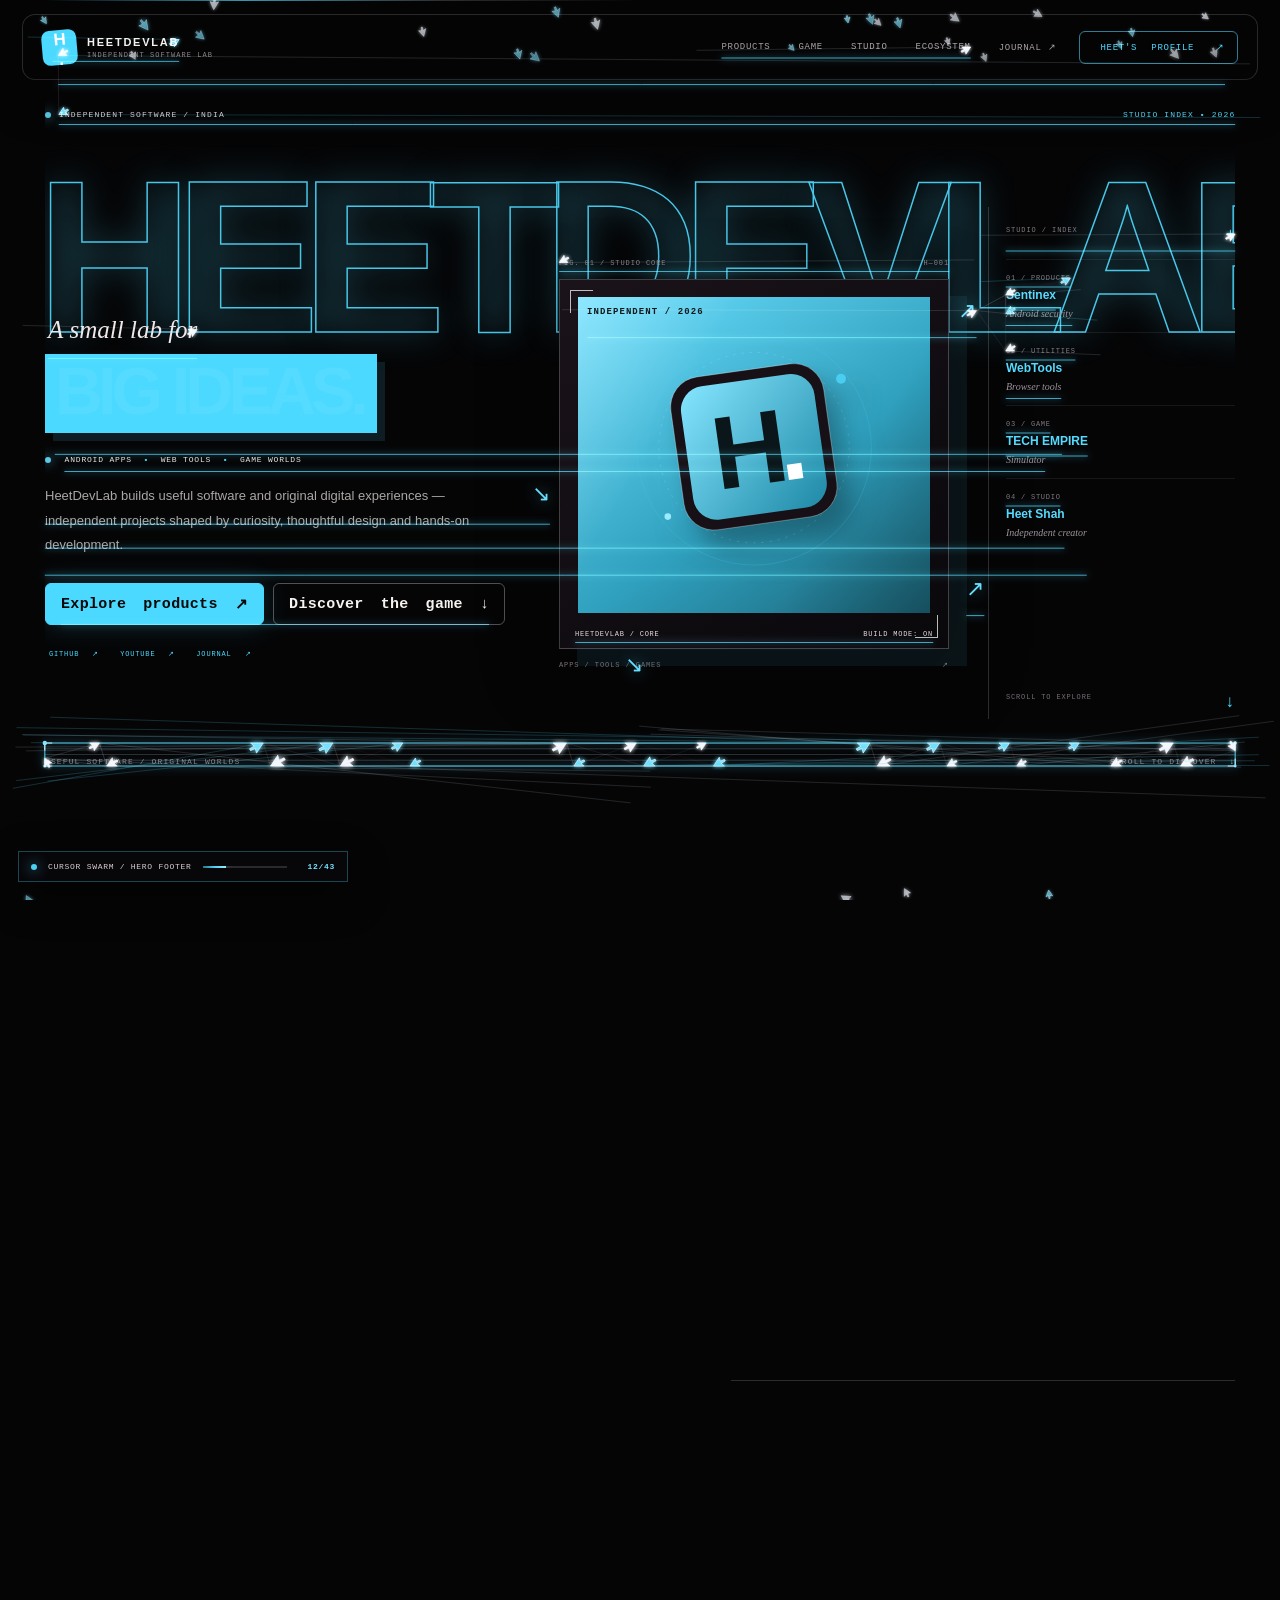
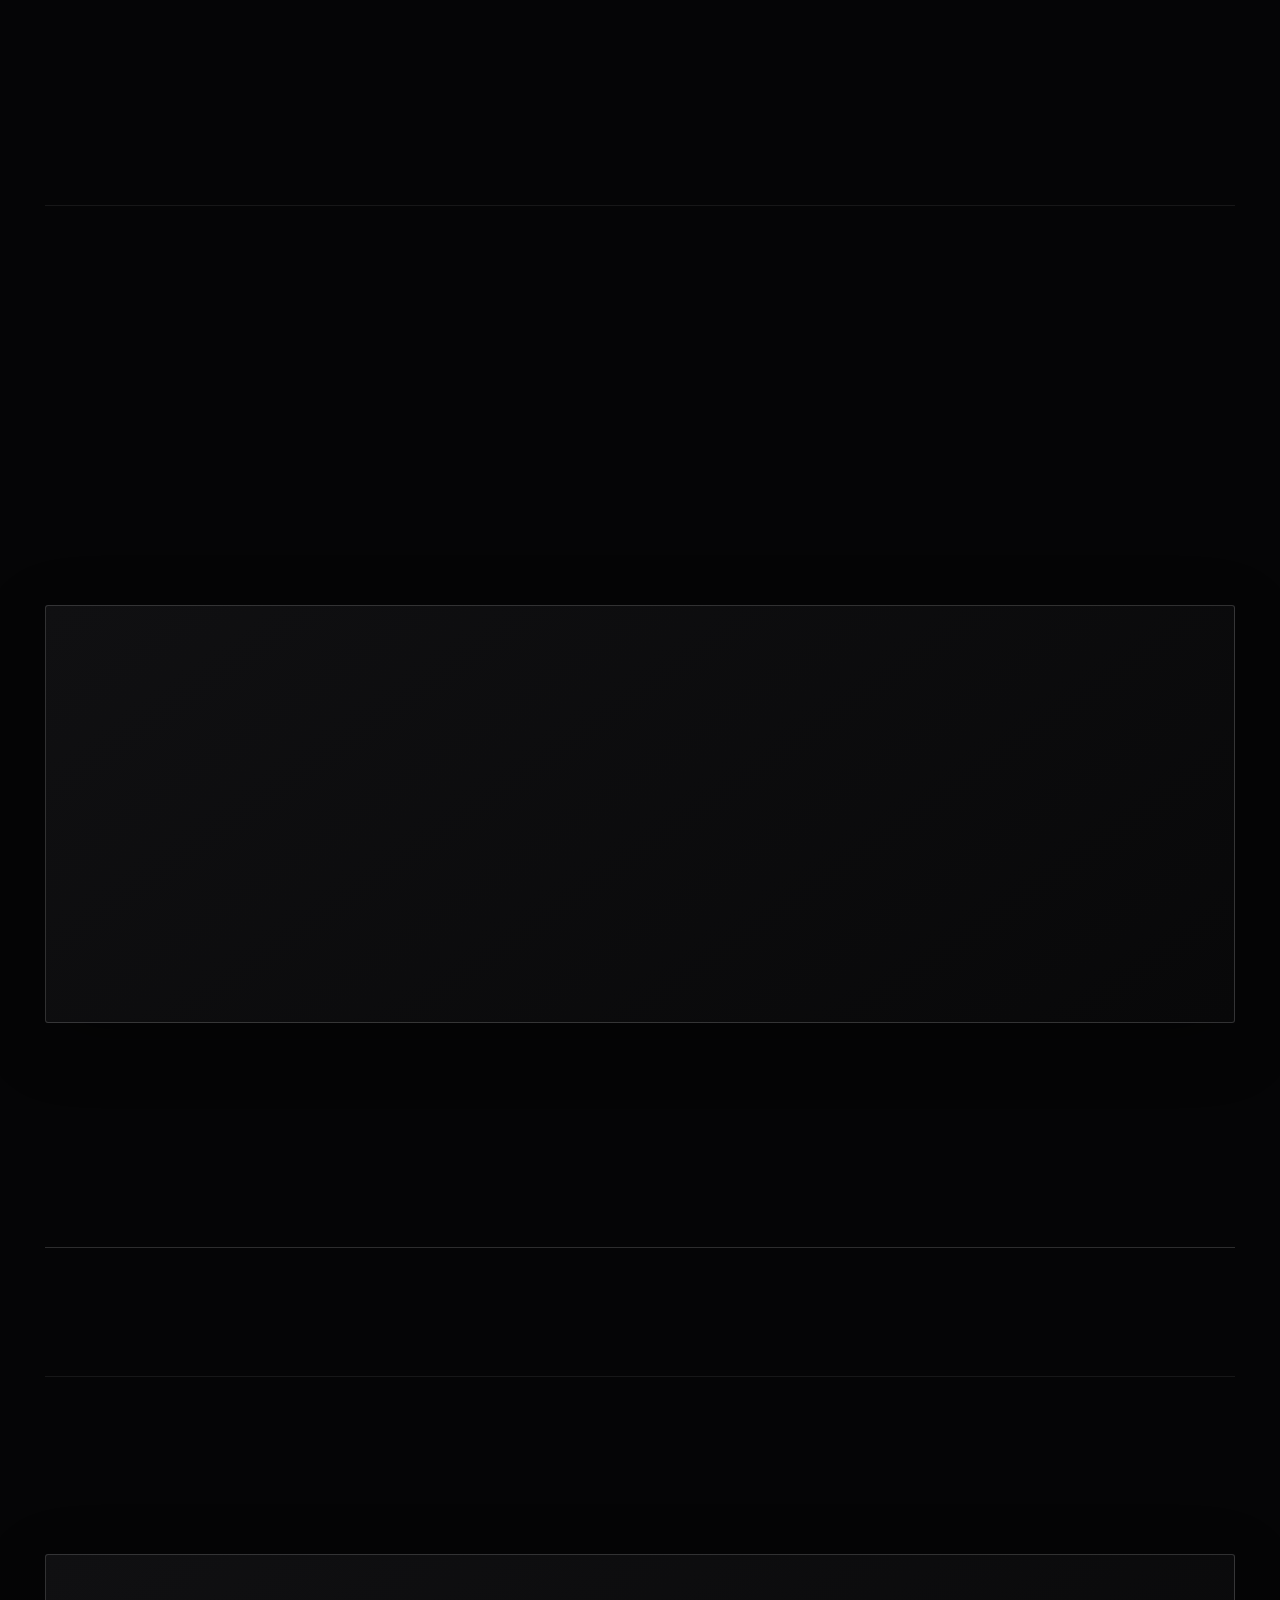
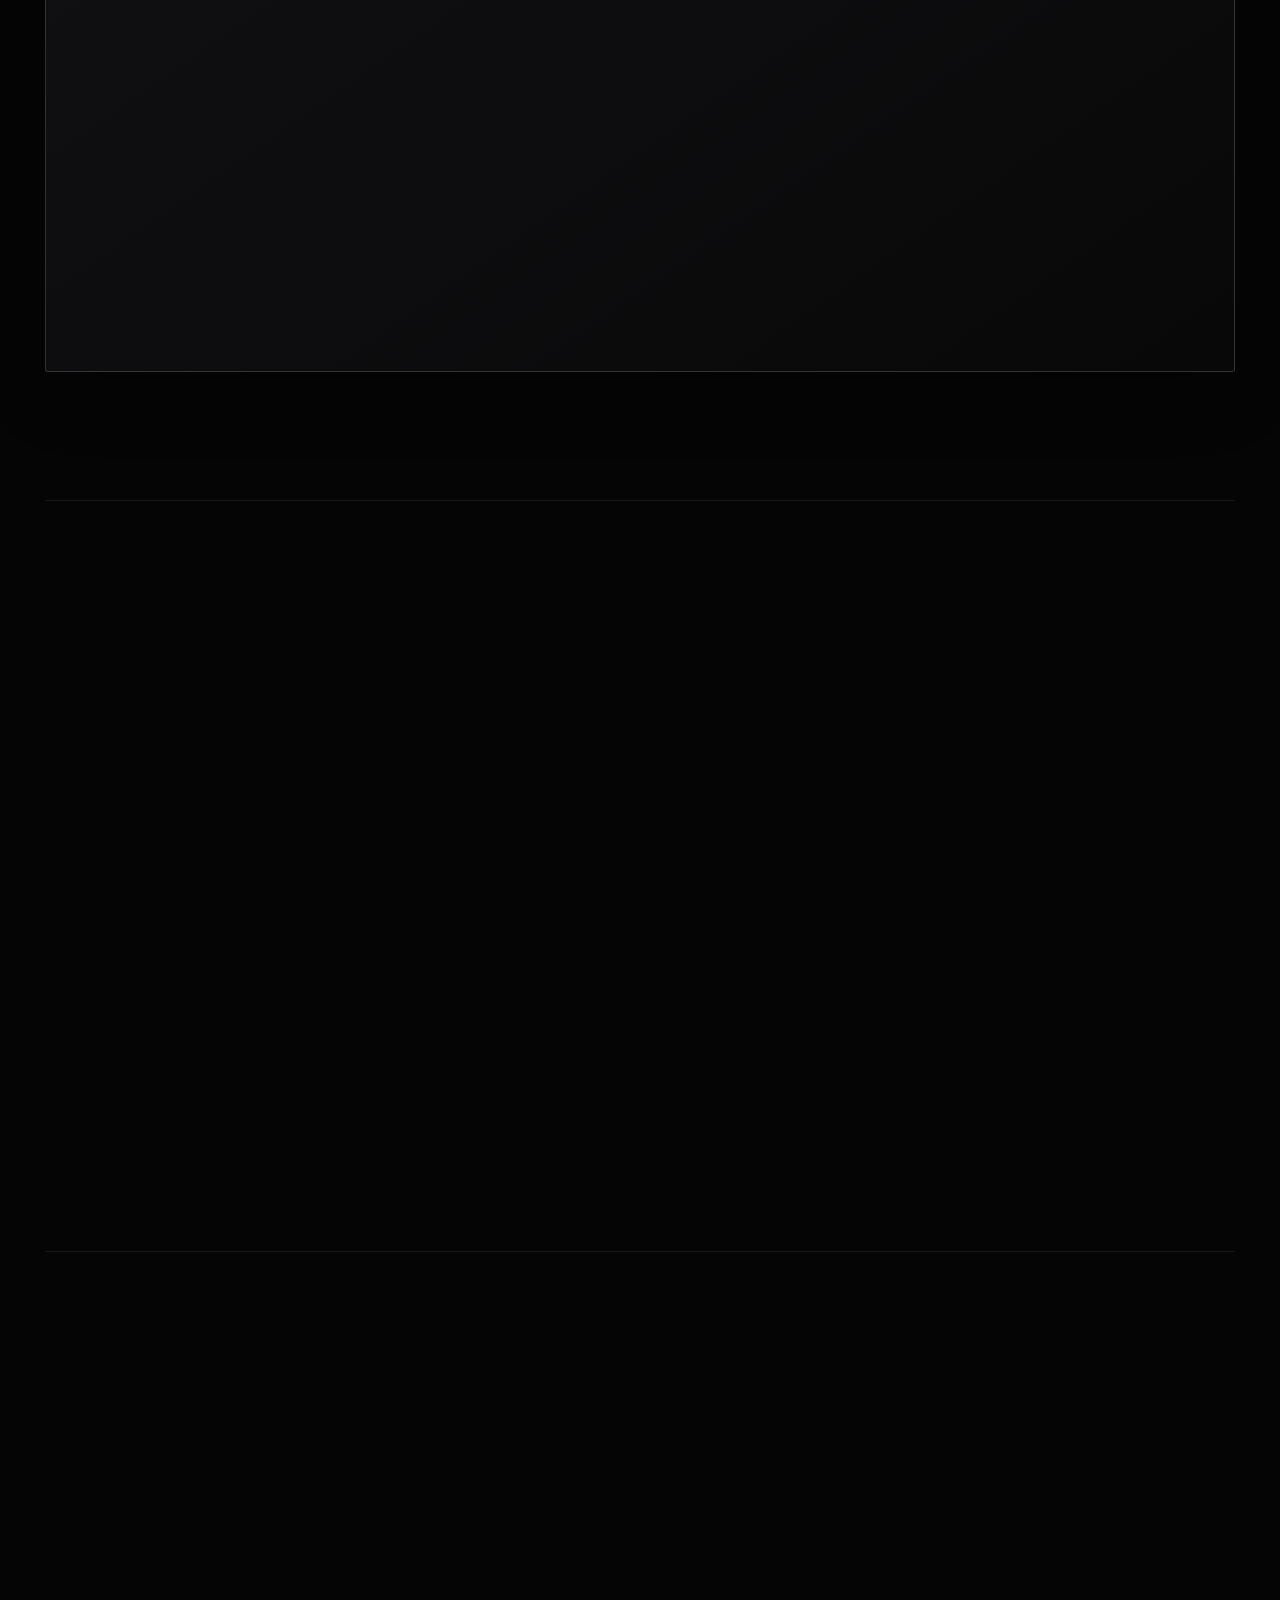
==== commit 5ba5fbfe: "Rename HeetDevLab-Main-Electric-Cyan.html to index.html" ====
--- a/index.html
+++ b/index.html
@@ -1,111 +1,647 @@
-<!doctype html>
+<!DOCTYPE html>
+
 <html lang="en">
-<head>
-  <meta charset="utf-8">
-  <meta name="viewport" content="width=device-width,initial-scale=1,viewport-fit=cover">
-  <meta name="theme-color" content="#08080b">
-  <meta name="description" content="HeetDevLab is an independent software studio building Android apps, useful web tools and original game projects.">
-  <meta name="author" content="HeetDevLab">
-  <meta property="og:title" content="HeetDevLab — Independent Software Studio">
-  <meta property="og:description" content="Useful apps. Thoughtful tools. Original worlds.">
-  <meta property="og:type" content="website">
-  <meta property="og:url" content="https://heetdevlab.github.io/">
-  <link rel="icon" type="image/svg+xml" href="favicon.svg">
-  <link rel="preconnect" href="https://fonts.googleapis.com">
-  <link rel="preconnect" href="https://fonts.gstatic.com" crossorigin>
-  <link href="https://fonts.googleapis.com/css2?family=DM+Mono:wght@400;500&family=DM+Sans:wght@400;500;600;700;800;900&family=Playfair+Display:ital,wght@1,500&display=swap" rel="stylesheet">
-  <link rel="stylesheet" href="style.css">
-  <title>HeetDevLab — Independent Software Studio</title>
+<head><script>document.documentElement.classList.add('build-mode');</script>
+<meta charset="utf-8"/>
+<meta content="width=device-width,initial-scale=1,viewport-fit=cover" name="viewport"/>
+<meta content="#09080b" name="theme-color"/>
+<meta content="HeetDevLab builds useful Android applications, browser utilities and original game projects independently in India." name="description"/>
+<meta content="HeetDevLab — Independent Software" property="og:title"/>
+<meta content="HeetDevLab builds useful Android applications, browser utilities and original game projects independently in India." property="og:description"/>
+<meta content="website" property="og:type"/>
+<title>HeetDevLab — Independent Software</title>
+<style>
+:root{--bg:#09080b;--bg2:#0d0b10;--panel:#111015;--panel2:#171319;--ink:#f4eff0;--muted:#aaa1a6;--dim:#777078;--red:#4bcdf0;--red2:#68dfff;--red-dark:#23778d;--line:rgba(255,255,255,.14);--line-soft:rgba(255,255,255,.075);--mono:ui-monospace,SFMono-Regular,Menlo,Consolas,monospace;--display:Arial,Helvetica,sans-serif;--max:1280px;--ease:cubic-bezier(.18,.82,.22,1)}
+*{box-sizing:border-box}html{scroll-behavior:smooth;scroll-padding-top:100px;background:var(--bg)}body{margin:0;min-width:320px;overflow-x:hidden;background:var(--bg);color:var(--ink);font-family:var(--display);-webkit-font-smoothing:antialiased}body.menu-open{overflow:hidden}a{color:inherit;text-decoration:none}button{font:inherit}::selection{background:rgba(75,205,240,.35);color:#fff}
+.noise{position:fixed;inset:0;z-index:-1;pointer-events:none;opacity:.08;background-image:url("data:image/svg+xml,%3Csvg viewBox='0 0 180 180' xmlns='http://www.w3.org/2000/svg'%3E%3Cfilter id='n'%3E%3CfeTurbulence type='fractalNoise' baseFrequency='.95' numOctaves='3' stitchTiles='stitch'/%3E%3C/filter%3E%3Crect width='100%25' height='100%25' filter='url(%23n)' opacity='.32'/%3E%3C/svg%3E")}
+.ambient{position:fixed;inset:0;z-index:-3;pointer-events:none;background:radial-gradient(ellipse at 50% -15%,rgba(18,72,86,.23),transparent 40%),radial-gradient(ellipse at 8% 58%,rgba(23,78,92,.12),transparent 32%),linear-gradient(180deg,#09070c,#0a090c 52%,#08080a)}.ambient:after{content:"";position:absolute;inset:0;background:linear-gradient(90deg,rgba(255,255,255,.012) 1px,transparent 1px),linear-gradient(rgba(255,255,255,.012) 1px,transparent 1px);background-size:70px 70px;mask-image:linear-gradient(to bottom,black,transparent 80%)}
+#arrowField{position:fixed;inset:0;width:100%;height:100%;z-index:30;pointer-events:none;opacity:.86}.progress{position:fixed;z-index:2000;top:0;left:0;width:0;height:2px;background:linear-gradient(90deg,#1c6578,var(--red),#adeeff);box-shadow:0 0 16px rgba(75,205,240,.6)}
+.loader{position:fixed;inset:0;z-index:3000;display:grid;place-items:center;background:#08070a;transition:opacity .75s var(--ease),visibility .75s}.loader-inner{width:min(420px,calc(100% - 56px));text-align:center}.loader-mark{width:65px;height:65px;margin:0 auto 27px;display:grid;place-items:center;background:var(--red);color:#091215;font-size:34px;font-weight:900;letter-spacing:-.12em;transform:rotate(-7deg);box-shadow:0 0 60px rgba(75,205,240,.18)}.loader-title{color:#e8dfe2;font:10px var(--mono);letter-spacing:.2em}.loader-sub{margin-top:9px;color:#777078;font:8px var(--mono);letter-spacing:.13em}.loader-track{height:2px;margin-top:25px;background:rgba(255,255,255,.12);overflow:hidden}.loader-track span{display:block;width:0;height:100%;background:var(--red);box-shadow:0 0 13px var(--red)}.loader-count{display:flex;justify-content:space-between;margin-top:9px;color:#777078;font:8px var(--mono)}body.loaded .loader{opacity:0;visibility:hidden}
+.site-header{position:fixed;z-index:1500;top:14px;left:50%;transform:translateX(-50%);width:min(1370px,calc(100% - 44px));height:66px;padding:0 19px;display:flex;align-items:center;justify-content:space-between;border:1px solid rgba(255,255,255,.15);border-radius:13px;background:rgba(10,9,13,.76);backdrop-filter:blur(18px);box-shadow:0 15px 50px rgba(0,0,0,.25);transition:height .3s,top .3s,background .3s}.site-header.scrolled{top:6px;height:58px;background:rgba(8,7,10,.95)}.brand{display:flex;align-items:center;gap:10px;min-width:200px}.brand-mark{width:35px;height:35px;display:grid;place-items:center;background:var(--red);color:#091316;border-radius:8px;font-size:17px;font-weight:900;letter-spacing:-.1em;transform:rotate(-5deg)}.brand-mark span{color:#fff}.brand-copy{display:grid;gap:3px}.brand-copy strong{font-size:11px;letter-spacing:.16em}.brand-copy small{color:#8b8388;font:7px var(--mono);letter-spacing:.15em}.desktop-nav{display:flex;align-items:center;gap:4px}.desktop-nav a{padding:10px 12px;border-radius:6px;color:#aaa2a6;font:9px var(--mono);letter-spacing:.08em;transition:color .2s,background .2s}.desktop-nav a:hover{color:#fff;background:rgba(75,205,240,.11)}.desktop-nav .nav-cta{margin-left:7px;border:1px solid rgba(75,205,240,.6);color:#fff}.desktop-nav .nav-cta span{color:var(--red);margin-left:8px}.menu-toggle{display:none;width:42px;height:42px;border:1px solid var(--line);border-radius:8px;background:#151116;color:#fff}.menu-toggle span{display:block;width:18px;height:2px;margin:4px auto;background:#fff;transition:.25s}.menu-toggle[aria-expanded=true] span:first-child{transform:translateY(6px) rotate(45deg)}.menu-toggle[aria-expanded=true] span:nth-child(2){opacity:0}.menu-toggle[aria-expanded=true] span:last-child{transform:translateY(-6px) rotate(-45deg)}.mobile-scrim{display:none;position:fixed;inset:0;z-index:1490;background:rgba(0,0,0,.76);backdrop-filter:blur(8px)}.mobile-nav{display:none}
+.wrap{width:min(var(--max),calc(100% - 76px));margin-inline:auto}.mono{font-family:var(--mono)}.micro{color:#8b8289;font:8px var(--mono);letter-spacing:.14em}.red{color:var(--red)}.eyebrow{margin:0 0 13px;color:var(--red);font:8px var(--mono);letter-spacing:.17em;text-transform:uppercase}.section-index{display:flex;justify-content:space-between;gap:20px;padding-bottom:13px;border-bottom:1px solid var(--line);color:#827a80;font:8px var(--mono);letter-spacing:.15em}.section-index span:last-child{color:#5f5960}.section-heading{display:flex;align-items:end;justify-content:space-between;gap:30px;margin:26px 0 40px}.section-heading h2{margin:0;font:900 clamp(42px,5.8vw,76px)/.91 var(--display);letter-spacing:-.085em}.section-heading h2 em{font:italic 500 1em Georgia,serif;color:var(--red);letter-spacing:-.06em}.section-heading .side-note{padding-bottom:5px;text-align:right;color:#787178;font:8px/1.8 var(--mono);letter-spacing:.11em}.side-note b{display:block;margin-top:5px;color:var(--red);font-size:18px;font-weight:400}
+/* Every page element enters in a controlled sequence after the boot screen. */
+.sequence{opacity:0;transform:translateY(22px);filter:blur(4px);transition:opacity .85s var(--ease),transform .85s var(--ease),filter .85s var(--ease)}body.loaded .sequence{opacity:1;transform:none;filter:none}body.loaded .sequence[data-delay="1"]{transition-delay:.12s}body.loaded .sequence[data-delay="2"]{transition-delay:.25s}body.loaded .sequence[data-delay="3"]{transition-delay:.39s}body.loaded .sequence[data-delay="4"]{transition-delay:.54s}body.loaded .sequence[data-delay="5"]{transition-delay:.69s}
+.reveal{opacity:0;transform:translateY(28px);filter:blur(3px);transition:opacity .8s var(--ease),transform .8s var(--ease),filter .8s var(--ease)}.reveal.in{opacity:1;transform:none;filter:none}.reveal-group.in .reveal-child{opacity:1;transform:none;filter:none}.reveal-child{opacity:0;transform:translateY(18px);filter:blur(3px);transition:opacity .72s var(--ease),transform .72s var(--ease),filter .72s var(--ease)}.reveal-group.in .reveal-child:nth-child(1){transition-delay:.06s}.reveal-group.in .reveal-child:nth-child(2){transition-delay:.16s}.reveal-group.in .reveal-child:nth-child(3){transition-delay:.26s}.reveal-group.in .reveal-child:nth-child(4){transition-delay:.36s}.reveal-group.in .reveal-child:nth-child(5){transition-delay:.46s}
+/* Hero */
+.hero{position:relative;min-height:850px;padding-top:130px;padding-bottom:30px;overflow:hidden}.hero-topline,.hero-bottomline{display:flex;justify-content:space-between;gap:18px;color:#817981;font:8px var(--mono);letter-spacing:.14em}.hero-topline strong{color:#ded5da;font-weight:400}.live-dot{display:inline-block;width:6px;height:6px;margin-right:8px;border-radius:50%;background:#5ac9e6;box-shadow:0 0 12px #5ac9e6;vertical-align:middle;animation:blink 1.8s infinite}@keyframes blink{50%{opacity:.35;box-shadow:0 0 3px #5ac9e6}}
+.hero-wordmark{position:absolute;z-index:0;top:172px;left:-.04em;width:110%;white-space:nowrap;font:900 clamp(92px,17vw,225px)/.82 var(--display);letter-spacing:-.105em;color:transparent;-webkit-text-stroke:1px rgba(75,205,240,.52);opacity:.7;pointer-events:none;animation:wordmarkIn 1.5s .25s both var(--ease)}@keyframes wordmarkIn{from{opacity:0;letter-spacing:-.15em;transform:translateX(-3%)}to{opacity:.7;letter-spacing:-.105em;transform:none}}
+.hero-grid{position:relative;z-index:1;display:grid;grid-template-columns:minmax(0,1fr) minmax(270px,.83fr) minmax(165px,.52fr);gap:36px;align-items:center;min-height:600px;padding-top:88px}.hero-copy{padding-top:48px}.hello{margin:0 0 10px 3px;color:#f0e7e8;font:italic 500 25px Georgia,serif;transform:rotate(-4deg);transform-origin:left}.hero-name{display:inline-block;position:relative;margin:0;padding:7px 13px 10px 10px;background:var(--red);color:#091316;font:900 clamp(39px,5.2vw,69px)/.93 var(--display);letter-spacing:-.075em;box-shadow:8px 8px 0 rgba(75,205,240,.12);animation:nameWipe .9s .9s both var(--ease)}@keyframes nameWipe{from{clip-path:inset(0 100% 0 0);transform:translateX(-20px)}to{clip-path:inset(0 0 0 0);transform:none}}.role-line{margin:23px 0 0;color:#ded5d9;font:8px var(--mono);letter-spacing:.1em}.role-line b{color:var(--red);padding:0 6px}.hero-copy>p.description{max-width:455px;margin:20px 0 0;color:#aaa1a7;font-size:13px;line-height:1.9}.hero-actions{display:flex;flex-wrap:wrap;gap:9px;margin-top:25px}.button{min-height:42px;padding:0 15px;display:inline-flex;align-items:center;justify-content:center;gap:17px;border:1px solid transparent;border-radius:6px;font:700 9px var(--mono);letter-spacing:.035em;transition:transform .2s,background .2s,border-color .2s}.button:hover{transform:translateY(-3px)}.button span{font-size:15px}.button-red{background:var(--red);color:#081417;box-shadow:0 9px 23px rgba(75,205,240,.13)}.button-red:hover{background:#68dfff}.button-outline{border-color:rgba(255,255,255,.2);color:#eee8e9;background:rgba(255,255,255,.025)}.button-outline:hover{border-color:var(--red)}.hero-socials{display:flex;gap:17px;margin-top:25px}.hero-socials a{color:#81787f;font:7px var(--mono);letter-spacing:.12em}.hero-socials a:hover{color:#fff}.hero-socials span{color:var(--red);margin-left:4px}
+.hero-visual{position:relative;max-width:390px;width:100%;margin:auto;padding:19px 0 18px}.visual-top,.visual-bottom{display:flex;justify-content:space-between;color:#8a8288;font:7px var(--mono);letter-spacing:.13em}.portrait-card{position:relative;height:370px;margin:12px 0;border:1px solid rgba(255,255,255,.21);background:linear-gradient(145deg,#19141a,#0b0a0d);box-shadow:18px 17px 0 rgba(75,205,240,.08),0 24px 70px rgba(0,0,0,.36);overflow:hidden}.portrait-card:before{content:"";position:absolute;inset:17px 18px 35px;background:linear-gradient(145deg,#6de0ff,#2fa0be 58%,#1b6275);clip-path:polygon(0 0,100% 0,100% 100%,0 100%)}.portrait-card:after{content:"";position:absolute;inset:17px 18px 35px;background:linear-gradient(120deg,rgba(255,255,255,.23),transparent 30%,transparent 70%,rgba(0,0,0,.2))}.portrait-card svg{position:absolute;z-index:2;left:50%;bottom:24px;width:78%;height:87%;transform:translateX(-50%);filter:drop-shadow(13px 17px 12px rgba(0,0,0,.3))}.portrait-meta{position:absolute;z-index:4;left:15px;right:15px;bottom:10px;display:flex;justify-content:space-between;color:#e6dadd;font:7px var(--mono);letter-spacing:.11em}.portrait-mark{position:absolute;z-index:4;top:27px;left:27px;color:#091518;font:900 9px var(--mono);letter-spacing:.12em}.portrait-corner{position:absolute;z-index:5;width:23px;height:23px;border-color:#fff;border-style:solid;opacity:.72}.portrait-corner.a{top:10px;left:10px;border-width:1px 0 0 1px}.portrait-corner.b{right:10px;bottom:10px;border-width:0 1px 1px 0}.orbit-arrow{position:absolute;z-index:6;color:var(--red2);font-size:22px;text-shadow:0 0 14px rgba(75,205,240,.55);animation:driftArrow 4.5s ease-in-out infinite}.orbit-arrow.a{top:13%;right:-7%}.orbit-arrow.b{left:-7%;top:54%;animation-delay:-1s}.orbit-arrow.c{right:-9%;bottom:19%;animation-delay:-2.4s}.orbit-arrow.d{left:17%;bottom:2%;animation-delay:-3s}@keyframes driftArrow{50%{transform:translate(9px,-11px) rotate(14deg)}}
+.hero-rail{align-self:stretch;min-height:420px;padding:19px 0 7px 17px;border-left:1px solid var(--line);display:flex;flex-direction:column}.rail-head{display:flex;justify-content:space-between;margin-bottom:17px;color:#817981;font:7px var(--mono);letter-spacing:.13em}.rail-head b{color:var(--red);font-size:14px;font-weight:400}.rail-row{padding:14px 18px 13px 0;border-top:1px solid var(--line-soft);display:grid;gap:6px}.rail-row small{color:#817981;font:7px var(--mono);letter-spacing:.11em}.rail-row strong{font-size:12px;font-weight:600}.rail-row em{font:italic 10px Georgia,serif;color:#9c9299}.rail-foot{display:flex;justify-content:space-between;margin-top:auto;color:#756d74;font:7px var(--mono);letter-spacing:.12em}.rail-foot b{color:var(--red);font-size:17px;font-weight:400}.hero-bottomline{margin-top:24px;padding-top:13px;border-top:1px solid var(--line-soft)}.hero-bottomline b{color:var(--red);margin-left:7px}
+.ticker{margin-top:18px;overflow:hidden;border-block:1px solid var(--line);background:rgba(255,255,255,.016)}.ticker-track{display:flex;width:max-content;gap:30px;padding:13px 0;color:#aaa1a6;font:8px var(--mono);letter-spacing:.14em;animation:marquee 35s linear infinite}.ticker-track span{display:flex;align-items:center;gap:28px;white-space:nowrap}.ticker-track b{color:var(--red);font-size:14px;font-weight:400}@keyframes marquee{to{transform:translateX(-50%)}}
+/* about */
+.content-section{padding-top:106px}.about-grid{display:grid;grid-template-columns:1.1fr .9fr;gap:70px}.about-copy .lead{margin:0 0 16px;color:#eee6e8;font-size:18px;line-height:1.55}.about-copy p:not(.lead){color:#9e959b;font-size:11px;line-height:1.95}.about-copy blockquote{margin:25px 0;padding:7px 0 7px 18px;border-left:2px solid var(--red);color:#e7dce0;font:italic 500 16px/1.55 Georgia,serif}.signature-row{display:flex;align-items:end;justify-content:space-between;gap:15px;padding-top:16px;border-top:1px solid var(--line-soft)}.signature{color:#eee;font:italic 19px Georgia,serif}.signature-row small{color:#6e666d;font:7px var(--mono);letter-spacing:.12em}.principles{border-top:1px solid var(--line)}.principle{display:grid;grid-template-columns:32px 1fr 20px;gap:12px;padding:16px 0;border-bottom:1px solid var(--line-soft)}.principle>span{color:var(--red);font:8px var(--mono)}.principle strong{font-size:12px}.principle p{margin:5px 0 0;color:#817980;font-size:9px;line-height:1.65}.principle>b{color:var(--red);font-size:14px;font-weight:400}.principle-stamp{display:inline-block;margin-top:22px;padding:10px 13px;border:1px solid rgba(75,205,240,.33);color:#a18f96;font:7px/1.7 var(--mono);letter-spacing:.13em;transform:rotate(-4deg)}.principle-stamp b{margin-left:22px;color:var(--red);font:900 23px var(--display)}
+/* flagship project */
+.project-section{padding-top:110px;border-top:1px solid var(--line-soft)}.flagship{display:grid;grid-template-columns:.95fr 1.05fr;gap:26px;min-height:400px;padding:28px 0;border-top:1px solid rgba(75,205,240,.32);border-bottom:1px solid var(--line);background:radial-gradient(ellipse at 80% 52%,rgba(22,92,111,.17),transparent 46%)}.flagship-copy{align-self:center;padding-right:20px}.project-meta{display:flex;justify-content:space-between;gap:12px;color:#837a80;font:7px var(--mono);letter-spacing:.12em}.status{color:#c49ca3}.status i{display:inline-block;width:6px;height:6px;margin-right:6px;border-radius:50%;background:#5ccae7}.project-cat{margin:35px 0 8px;color:var(--red);font:7px var(--mono);letter-spacing:.15em}.flagship h3{margin:0;font:900 clamp(49px,6vw,78px)/.9 var(--display);letter-spacing:-.09em}.flagship h3 span{color:var(--red)}.project-description{max-width:430px;color:#9b9299;font-size:11px;line-height:1.85}.tags{display:flex;flex-wrap:wrap;gap:6px;margin-top:18px}.tags span{padding:6px 8px;border:1px solid rgba(255,255,255,.11);color:#b7adb2;font:7px var(--mono);letter-spacing:.08em}.project-links{display:flex;gap:22px;flex-wrap:wrap;margin-top:23px}.project-links a{padding-bottom:5px;border-bottom:1px solid rgba(75,205,240,.45);color:#eee8e9;font-size:9px;font-weight:700}.project-links b{margin-left:7px;color:var(--red);font-size:14px;font-weight:400}
+.project-art{position:relative;min-height:360px;display:grid;place-items:center;overflow:hidden;border:1px solid rgba(255,255,255,.08);background:radial-gradient(circle at 50% 48%,rgba(33,136,164,.18),transparent 47%),linear-gradient(145deg,#171218,#0c0a0e)}.project-art:before,.project-art:after{content:"";position:absolute;width:390px;height:390px;border:1px solid rgba(75,205,240,.15);border-radius:50%;box-shadow:0 0 0 34px rgba(75,205,240,.025),0 0 0 70px rgba(75,205,240,.018)}.project-art:after{width:280px;height:280px;border-style:dashed;animation:spin 38s linear infinite}@keyframes spin{to{transform:rotate(360deg)}}.device{position:relative;z-index:2;width:166px;height:292px;padding:9px;border:1px solid rgba(255,255,255,.35);border-radius:22px;background:linear-gradient(145deg,#29232a,#09080c);box-shadow:0 24px 60px rgba(0,0,0,.5);transform:rotate(6deg)}.device-screen{height:100%;padding:22px 11px 10px;overflow:hidden;border-radius:16px;background:radial-gradient(circle at 50% 24%,rgba(77,207,241,.15),transparent 44%),#110e13}.device-speaker{position:absolute;top:11px;left:50%;width:42px;height:4px;transform:translateX(-50%);background:#30272d;border-radius:5px}.device-brand{text-align:center;color:#eae2e5;font:7px var(--mono);letter-spacing:.14em}.device-brand b{color:var(--red)}.device-shield{width:82px;height:91px;margin:28px auto 10px;display:grid;place-items:center;background:linear-gradient(145deg,#78e3ff,#2b9bb9);clip-path:polygon(50% 0,91% 16%,82% 67%,50% 100%,18% 67%,9% 16%);color:#0d1c20;font-size:37px;filter:drop-shadow(0 10px 14px rgba(75,205,240,.2))}.device-status{text-align:center;color:#98e6fb;font:6px var(--mono);letter-spacing:.13em}.device-row{display:flex;justify-content:space-between;margin-top:13px;padding-top:8px;border-top:1px solid rgba(255,255,255,.1);color:#a99fa4;font-size:6px}.device-row b{color:#6bd7f4;font:7px var(--mono)}.device-nav{display:flex;justify-content:space-around;margin-top:15px}.device-nav i{width:19px;height:3px;background:#58464e;border-radius:4px}.device-nav i:first-child{background:var(--red)}.art-tag{position:absolute;z-index:3;padding:8px 10px;border:1px solid rgba(255,255,255,.13);background:rgba(8,7,10,.88);color:#bdb2b7;font:7px var(--mono);letter-spacing:.11em}.art-tag b{color:var(--red);margin-left:10px}.art-tag.t1{top:17%;right:7%;transform:rotate(4deg)}.art-tag.t2{bottom:16%;left:7%;transform:rotate(-4deg)}.art-arrow{position:absolute;right:21%;bottom:23%;color:var(--red);font-size:35px;animation:driftArrow 4s ease-in-out infinite}
+.project-rows{border-bottom:1px solid var(--line)}.project-row{display:grid;grid-template-columns:32px 48px minmax(180px,1fr) minmax(110px,.55fr) 42px;gap:14px;align-items:center;min-height:112px;padding:15px 0;border-top:1px solid var(--line-soft);transition:padding .25s,background .25s}.project-row:hover{padding-left:10px;padding-right:10px;background:rgba(255,255,255,.018)}.row-no{color:#746c72;font:8px var(--mono)}.row-symbol{width:42px;height:42px;display:grid;place-items:center;border:1px solid rgba(75,205,240,.25);background:rgba(75,205,240,.06);color:var(--red);font-size:20px}.row-copy small{display:block;margin-bottom:5px;color:var(--red);font:7px var(--mono);letter-spacing:.12em}.row-copy h4{margin:0;font-size:16px;letter-spacing:-.04em}.row-copy p{margin:4px 0 0;color:#817980;font-size:9px;line-height:1.6}.row-tags{display:flex;justify-content:flex-end;flex-wrap:wrap;gap:5px}.row-tags span{padding:5px 6px;border:1px solid var(--line-soft);color:#8e858b;font:6px var(--mono)}.row-arrow{width:34px;height:34px;display:grid;place-items:center;border:1px solid rgba(75,205,240,.4);color:var(--red);font-size:18px;transition:.2s}.row-arrow:hover{background:var(--red);color:#081215;transform:rotate(45deg)}.row-status{justify-self:end;color:#8c7b80;font:7px var(--mono);letter-spacing:.08em}
+/* matrix */
+.matrix-section{padding-top:108px;border-top:1px solid var(--line-soft)}.matrix-grid{display:grid;grid-template-columns:repeat(4,1fr);gap:10px}.matrix-card{position:relative;min-height:205px;padding:18px;border:1px solid var(--line);background:linear-gradient(145deg,#151218,#0d0c10);overflow:hidden;transition:transform .25s,border-color .25s}.matrix-card:hover{transform:translateY(-5px);border-color:rgba(75,205,240,.4)}.matrix-card:after{content:"↗";position:absolute;right:9px;bottom:-17px;color:rgba(75,205,240,.14);font-size:82px}.matrix-card small{color:#827981;font:7px var(--mono);letter-spacing:.13em}.matrix-card h3{margin:37px 0 14px;font-size:20px;letter-spacing:-.055em}.matrix-card p{max-width:210px;margin:0;color:#8e858b;font-size:9px;line-height:1.7}.matrix-card .matrix-arrow{position:absolute;top:14px;right:14px;color:var(--red);font-size:14px}
+/* journey and CTA */
+.journey-section{padding-top:108px;border-top:1px solid var(--line-soft)}.journey-grid{display:grid;grid-template-columns:.8fr 1.2fr;gap:45px}.journey-card{padding:23px;border:1px solid rgba(75,205,240,.25);background:radial-gradient(ellipse at 100% 0,rgba(27,104,125,.18),transparent 55%),#111015}.journey-card small{color:var(--red);font:7px var(--mono);letter-spacing:.13em}.journey-card h3{margin:27px 0 10px;font-size:28px;line-height:1.03;letter-spacing:-.07em}.journey-card p{color:#938a91;font-size:10px;line-height:1.8}.journey-card a{display:inline-flex;gap:13px;margin-top:17px;padding-bottom:5px;border-bottom:1px solid rgba(75,205,240,.45);font-size:9px}.journey-card a b{color:var(--red)}.journey-list{border-top:1px solid var(--line)}.journey-item{display:grid;grid-template-columns:100px 1fr 18px;gap:12px;padding:18px 0;border-bottom:1px solid var(--line-soft)}.journey-item>small{color:#817880;font:7px var(--mono);letter-spacing:.1em}.journey-item strong{font-size:11px}.journey-item p{margin:5px 0 0;color:#827980;font-size:9px;line-height:1.65}.journey-item>b{color:var(--red);font-size:14px;font-weight:400}
+.contact-section{padding-top:110px;padding-bottom:72px}.contact-box{position:relative;overflow:hidden;padding:49px 42px;border:1px solid rgba(75,205,240,.3);background:radial-gradient(ellipse at 83% 20%,rgba(24,107,129,.23),transparent 43%),linear-gradient(120deg,#171116,#0d0b10)}.contact-box:before{content:"↗";position:absolute;right:5%;top:-100px;color:transparent;-webkit-text-stroke:1px rgba(75,205,240,.18);font:900 300px var(--display);transform:rotate(8deg)}.contact-box h2{position:relative;margin:0;font:900 clamp(43px,5.8vw,72px)/.95 var(--display);letter-spacing:-.085em}.contact-box h2 em{font:italic 500 1em Georgia,serif;color:var(--red)}.contact-box>p{position:relative;max-width:560px;color:#9a9198;font-size:11px;line-height:1.8}.contact-actions{position:relative;display:flex;flex-wrap:wrap;gap:9px;margin-top:23px}.contact-foot{position:relative;display:flex;justify-content:space-between;gap:15px;margin-top:39px;padding-top:13px;border-top:1px solid var(--line-soft);color:#796f76;font:7px var(--mono);letter-spacing:.12em}.site-footer{display:flex;align-items:center;justify-content:space-between;gap:20px;padding:22px 0 37px;border-top:1px solid var(--line-soft)}.footer-brand{font-size:10px;font-weight:900;letter-spacing:.15em}.footer-brand span{color:var(--red)}.site-footer p,.site-footer nav a{color:#746c72;font:7px var(--mono);letter-spacing:.12em}.site-footer nav{display:flex;gap:17px}.site-footer a:hover{color:var(--red)}
+
+/* TECH EMPIRE game title */
+.game-flagship{grid-template-columns:.8fr 1.2fr;align-items:stretch;min-height:410px}
+.game-name-block{align-self:center;padding:25px 20px 25px 0}
+.game-name-block h2{margin:0;color:#f4eff0;font:900 clamp(58px,7.5vw,102px)/.78 var(--display);letter-spacing:-.105em}
+.game-name-block h2 em{font:italic 500 .72em Georgia,serif;letter-spacing:-.07em;color:var(--red)}
+.game-status{display:inline-flex;align-items:center;gap:8px;margin-top:27px;color:#c0a2a6;font-size:7px;letter-spacing:.13em}
+.game-status i{width:6px;height:6px;border-radius:50%;background:#e7a45e;box-shadow:0 0 10px rgba(231,164,94,.45)}
+@media(max-width:760px){.game-flagship{grid-template-columns:1fr;gap:15px}.game-name-block{padding:15px 0 2px}.game-name-block h2{font-size:clamp(58px,15vw,82px)}}
+
+@media(max-width:1050px){.hero-grid{grid-template-columns:1fr .82fr;gap:25px}.hero-rail{grid-column:1/-1;min-height:0;display:grid;grid-template-columns:repeat(3,1fr);gap:0;padding:13px 0 0;border-left:0;border-top:1px solid var(--line)}.rail-head{grid-column:1/-1;margin-bottom:7px}.rail-row{padding:11px 12px 11px 0;border-top:0;border-right:1px solid var(--line-soft)}.rail-foot{display:none}.about-grid{gap:38px}.matrix-grid{grid-template-columns:repeat(2,1fr)}}
+@media(max-width:760px){.wrap{width:calc(100% - 38px)}.site-header{top:9px;width:calc(100% - 22px);height:59px;padding:0 11px 0 14px}.site-header.scrolled{top:4px;height:54px}.desktop-nav{display:none}.menu-toggle{display:block}.mobile-scrim.active{display:block}.mobile-nav{display:grid;position:fixed;z-index:1495;top:76px;left:11px;right:11px;padding:12px;border:1px solid rgba(75,205,240,.35);background:rgba(13,10,14,.97);box-shadow:0 24px 55px rgba(0,0,0,.48);opacity:0;visibility:hidden;transform:translateY(-10px);transition:.23s}.mobile-nav.active{opacity:1;visibility:visible;transform:none}.mobile-nav a{display:flex;justify-content:space-between;padding:16px 10px;border-bottom:1px solid var(--line-soft);font:8px var(--mono);letter-spacing:.1em}.mobile-nav a:last-child{border-bottom:0}.mobile-nav span{color:var(--red)}.hero{min-height:0;padding-top:105px;padding-bottom:20px}.hero-topline{font-size:7px}.hero-topline span:last-child{display:none}.hero-wordmark{top:160px;font-size:clamp(75px,18vw,145px);opacity:.43}.hero-grid{grid-template-columns:1fr;gap:19px;min-height:0;padding-top:80px}.hero-copy{order:2;padding-top:0}.hero-visual{order:1;width:min(85%,360px);padding:12px 0}.portrait-card{height:340px}.hero-rail{order:3;grid-template-columns:1fr;gap:0}.rail-head{margin:0 0 5px}.rail-row{display:flex;align-items:center;justify-content:space-between;padding:12px 0;border-top:1px solid var(--line-soft);border-right:0}.rail-row small{width:100px}.rail-row strong{flex:1}.rail-row em{display:none}.hero-bottomline{margin-top:19px;font-size:7px}.content-section,.project-section,.matrix-section,.journey-section{padding-top:78px}.section-heading{align-items:start;margin:22px 0 28px}.section-heading h2{font-size:clamp(42px,10vw,64px)}.side-note{font-size:6px}.about-grid,.journey-grid{grid-template-columns:1fr;gap:27px}.about-copy .lead{font-size:16px}.flagship{grid-template-columns:1fr;gap:16px;padding:21px 0}.flagship-copy{padding:0}.project-cat{margin-top:27px}.project-art{min-height:325px}.project-row{grid-template-columns:24px 40px minmax(0,1fr) 35px;gap:9px;min-height:100px}.row-symbol{width:37px;height:37px}.row-copy h4{font-size:14px}.row-copy p{font-size:8px}.row-tags,.row-status{display:none}.row-arrow{grid-column:4;grid-row:1;width:32px;height:32px}.matrix-grid{grid-template-columns:1fr 1fr;gap:8px}.matrix-card{min-height:173px;padding:14px}.matrix-card h3{margin:30px 0 10px;font-size:17px}.matrix-card p{font-size:8px}.journey-item{grid-template-columns:76px 1fr 16px;gap:8px}.contact-box{padding:36px 22px}.contact-box:before{right:-45px;font-size:235px}.contact-foot{font-size:6px}.site-footer{flex-wrap:wrap}.site-footer p{order:3;width:100%;margin:0}}
+@media(max-width:420px){.hero-topline{letter-spacing:.08em}.hello{font-size:22px}.hero-name{font-size:clamp(38px,11vw,52px)}.role-line{font-size:7px}.hero-copy>p.description{font-size:11px}.hero-actions .button{flex:1;gap:10px;padding:0 10px}.hero-socials{gap:12px}.hero-socials a{font-size:6px}.portrait-card{height:310px}.section-heading .side-note{display:none}.project-meta{font-size:6px}.matrix-card h3{font-size:15px}.contact-foot{flex-direction:column;gap:8px}.site-footer nav{gap:10px}.site-footer nav a{font-size:6px}}
+@media(prefers-reduced-motion:reduce){*,*::before,*::after{scroll-behavior:auto!important;animation-duration:.01ms!important;animation-iteration-count:1!important;transition-duration:.01ms!important}.sequence,.reveal,.reveal-child{opacity:1;transform:none;filter:none}#arrowField{display:none}.loader{display:none}}
+
+/* TECH EMPIRE miniature storefront illustration — drawn entirely with CSS */
+.game-art{background:radial-gradient(ellipse at 55% 50%,rgba(27,113,136,.24),transparent 52%),linear-gradient(145deg,#171218,#09080c)}
+.store-outline{position:relative;width:72%;height:64%;display:grid;place-items:center;perspective:600px;filter:drop-shadow(0 24px 24px rgba(0,0,0,.4))}
+.store-roof{position:absolute;top:0;left:9%;width:82%;height:35%;transform:skewY(-16deg) rotateX(48deg);border:1px solid rgba(155,234,255,.7);background:linear-gradient(135deg,rgba(75,205,240,.2),rgba(75,205,240,.02));box-shadow:0 0 22px rgba(75,205,240,.12)}
+.store-front{position:absolute;left:9%;right:9%;top:27%;bottom:0;border:1px solid rgba(255,255,255,.42);background:linear-gradient(145deg,rgba(25,61,71,.82),rgba(13,10,15,.98));transform:perspective(700px) rotateY(-7deg);box-shadow:inset 0 0 30px rgba(75,205,240,.07)}
+.store-sign{position:absolute;left:50%;top:12%;transform:translateX(-50%);padding:6px 11px;white-space:nowrap;border:1px solid rgba(75,205,240,.55);background:#110b10;color:#f3e8e9;font:8px var(--mono);letter-spacing:.17em}.store-sign b{color:var(--red)}
+.store-shelf{position:absolute;top:40%;width:30%;height:43%;border:1px solid rgba(255,255,255,.24);background:linear-gradient(90deg,rgba(255,255,255,.035),rgba(75,205,240,.08));display:flex;flex-direction:column;justify-content:space-around;padding:8px 4px}.store-shelf:before,.store-shelf:after{content:"";height:1px;background:rgba(75,205,240,.6)}.store-shelf.s1{left:7%;transform:skewY(-5deg)}.store-shelf.s2{right:7%;transform:skewY(5deg)}.store-shelf i{display:block;width:15px;height:11px;background:linear-gradient(135deg,#92e8ff,#28798f);box-shadow:19px 0 rgba(125,205,226,.7),38px 0 rgba(53,98,110,.9);margin-left:7px}.store-counter{position:absolute;left:35%;bottom:8%;width:30%;height:31%;border:1px solid rgba(255,255,255,.34);background:linear-gradient(145deg,#265562,#160e15);transform:skewY(-7deg)}
+
+
+/* Cursor swarm assembly layer: the arrows actively construct the interface. */
+#arrowField{position:fixed!important;inset:0!important;width:100%!important;height:100%!important;z-index:3001!important;opacity:1!important;pointer-events:none!important}
+.loader{z-index:3000!important;background:#08070a!important;transition:opacity .9s ease,visibility .9s ease!important}
+.loader-ui{position:fixed;inset:0;z-index:3002;display:flex;flex-direction:column;align-items:center;justify-content:center;pointer-events:none;text-align:center;color:#f5eff0;transition:opacity .85s ease,visibility .85s ease}
+.loader-core{width:64px;height:64px;display:grid;place-items:center;margin-bottom:25px;position:relative;border:1px solid rgba(75,205,240,.55);background:rgba(75,205,240,.12);box-shadow:0 0 45px rgba(75,205,240,.16);transform:rotate(-8deg)}
+.loader-core:before,.loader-core:after{content:"";position:absolute;inset:-14px;border:1px dashed rgba(75,205,240,.36);border-radius:50%;animation:loaderSpin 8s linear infinite}.loader-core:after{inset:-26px;border-style:solid;border-color:rgba(255,255,255,.12);animation-direction:reverse;animation-duration:12s}
+.loader-core>span{font:900 34px Arial,sans-serif;color:#4bcdf0;letter-spacing:-.13em}.loader-core>span span{color:#fff}@keyframes loaderSpin{to{transform:rotate(360deg)}}
+.loader-title{font:700 11px var(--mono);letter-spacing:.22em;color:#f5eff0}.loader-sub{margin-top:10px;color:#4bcdf0;font:8px var(--mono);letter-spacing:.15em;min-height:12px}
+.loader-track{width:min(290px,68vw);height:2px;margin-top:24px;background:rgba(255,255,255,.13);overflow:hidden}.loader-track span{display:block;width:0;height:100%;background:linear-gradient(90deg,#23778d,#4bcdf0,#ffd1d3);box-shadow:0 0 14px #4bcdf0}
+.loader-count{width:min(290px,68vw);display:flex;justify-content:space-between;margin-top:9px;color:#81777e;font:7px var(--mono);letter-spacing:.11em}.loader-count b{color:#4bcdf0;font-weight:500}.loader-foot{margin-top:36px;color:#625a61;font-size:7px;letter-spacing:.16em}.loader-foot i{display:inline-block;width:4px;height:4px;border-radius:50%;background:#4bcdf0;margin:0 8px 1px;box-shadow:0 0 8px #4bcdf0}
+body:not(.loaded) .site-header,body:not(.loaded) main,body:not(.loaded) .site-footer{opacity:0!important;visibility:hidden!important;filter:blur(5px)}
+.site-header,main,.site-footer{transition:opacity .75s ease,filter .75s ease}
+body.loaded .loader,body.loaded .loader-ui{opacity:0;visibility:hidden}
+body.loaded .site-header,body.loaded main,body.loaded .site-footer{opacity:1;visibility:visible;filter:none}
+/* In construction mode, old fixed-delay intro animations are disabled; each target is released only by its cursor assembly pass. */
+html.build-mode .hero-wordmark,html.build-mode .hero-copy .hello,html.build-mode .hero-copy .hero-name,html.build-mode .hero-copy .role-line,html.build-mode .hero-copy .description,html.build-mode .hero-copy .hero-actions,html.build-mode .hero-copy .hero-socials,html.build-mode .portrait-card,html.build-mode .portrait-frame,html.build-mode .hero-visual,html.build-mode .hero-stage{animation:none!important}
+
+.hero-wordmark{clip-path:inset(0 100% 0 0);animation:wordmarkAssemble 1.25s 3.45s cubic-bezier(.18,.82,.22,1) forwards!important}
+@keyframes wordmarkAssemble{0%{clip-path:inset(0 100% 0 0);letter-spacing:-.15em;filter:blur(8px);opacity:.1}55%{filter:blur(1px);opacity:.9}100%{clip-path:inset(0 0 0 0);letter-spacing:-.105em;filter:none;opacity:.7}}
+.hero-copy .hello,.hero-copy .hero-name,.hero-copy .role-line,.hero-copy .description,.hero-copy .hero-actions,.hero-copy .hero-socials{clip-path:inset(0 100% 0 0);animation:assembleText .7s cubic-bezier(.18,.82,.22,1) forwards}
+.hero-copy .hello{animation-delay:3.55s}.hero-copy .hero-name{animation-delay:3.78s}.hero-copy .role-line{animation-delay:4s}.hero-copy .description{animation-delay:4.18s}.hero-copy .hero-actions{animation-delay:4.35s}.hero-copy .hero-socials{animation-delay:4.48s}
+@keyframes assembleText{to{clip-path:inset(0 0 0 0)}}
+.portrait-card,.portrait-frame,.hero-visual,.hero-stage{transform-origin:center;animation:assemblePanel 1s 3.65s cubic-bezier(.18,.82,.22,1) both!important}
+@keyframes assemblePanel{0%{opacity:0;transform:translate(0,25px) scale(.86);filter:blur(9px)}58%{opacity:1;filter:blur(0);transform:translate(0,-4px) scale(1.025)}100%{opacity:1;transform:none;filter:none}}
+.sequence{transition-delay:0s!important}
+.reveal-group{position:relative}
+.reveal-group.in>.section-index,.reveal-group.in>.section-heading{animation:sectionAssemble .65s cubic-bezier(.18,.82,.22,1) both}
+@keyframes sectionAssemble{from{opacity:0;transform:translateY(20px);clip-path:inset(0 0 20% 0);filter:blur(5px)}to{opacity:1;transform:none;clip-path:inset(0);filter:none}}
+.reveal-child{will-change:transform,opacity,filter}
+.reveal-group.in .reveal-child{transition-duration:.85s!important}
+.reveal-group.in .reveal-child:nth-child(1){transition-delay:.12s!important}.reveal-group.in .reveal-child:nth-child(2){transition-delay:.26s!important}.reveal-group.in .reveal-child:nth-child(3){transition-delay:.4s!important}.reveal-group.in .reveal-child:nth-child(4){transition-delay:.54s!important}.reveal-group.in .reveal-child:nth-child(5){transition-delay:.68s!important}
+@media(max-width:760px){.loader-core{width:54px;height:54px}.loader-title{font-size:9px}.loader-foot{margin-top:28px;font-size:6px}#arrowField{opacity:.95!important}}
+@media(prefers-reduced-motion:reduce){.loader,.loader-ui{display:none!important}body:not(.loaded) .site-header,body:not(.loaded) main,body:not(.loaded) .site-footer{opacity:1!important;visibility:visible!important;filter:none!important}.hero-wordmark,.hero-copy>*{animation:none!important;clip-path:none!important}#arrowField{display:none!important}}
+
+
+
+/* ============================================================
+   TRUE CONSTRUCTION MODE — arrows reveal the actual interface
+   ============================================================ */
+html.build-mode .sequence:not([data-build]),html.build-mode .reveal:not([data-build]),
+html.build-mode body.loaded .sequence:not([data-build]){opacity:1!important;visibility:visible!important;transform:none!important;filter:none!important;transition:none!important}
+html.build-mode [data-build]{opacity:0!important;visibility:hidden!important;filter:blur(5px)!important;clip-path:inset(0 100% 0 0)!important;transition:none!important;will-change:opacity,transform,clip-path,filter}
+html.build-mode [data-build].is-tracing{opacity:.025!important;visibility:visible!important;filter:blur(2px)!important;clip-path:inset(0)!important}
+html.build-mode [data-build].is-built{opacity:1!important;visibility:visible!important;filter:none!important;clip-path:inset(0)!important;animation:componentAssemble .58s cubic-bezier(.16,.84,.25,1) both!important}
+@keyframes componentAssemble{0%{opacity:.08;clip-path:inset(0 100% 0 0);filter:blur(5px)}52%{opacity:.9;clip-path:inset(0 15% 0 0);filter:blur(1px)}100%{opacity:1;clip-path:inset(0);filter:none}}
+.build-word{display:inline-block;white-space:pre;opacity:0;transform:translateY(8px);filter:blur(3px);animation:wordAssemble .38s cubic-bezier(.16,.84,.25,1) forwards;animation-delay:calc(var(--word-i,0)*13ms)}
+.build-char{display:inline-block;white-space:pre;opacity:0;transform:translateY(.46em) rotateX(-48deg);filter:blur(3px);transform-origin:50% 100%;animation:charAssemble .34s cubic-bezier(.16,.84,.25,1) forwards;animation-delay:calc(var(--char-i,0)*17ms)}
+@keyframes wordAssemble{to{opacity:1;transform:none;filter:none}}
+@keyframes charAssemble{to{opacity:1;transform:none;filter:none}}
+.build-hud{position:fixed;z-index:1800;left:17px;bottom:16px;display:flex;align-items:center;gap:12px;max-width:min(440px,calc(100vw - 34px));padding:9px 12px;border:1px solid rgba(255,255,255,.17);background:rgba(9,8,12,.91);box-shadow:0 10px 35px rgba(0,0,0,.34);backdrop-filter:blur(13px);color:#d9d2d4;font:8px var(--mono);letter-spacing:.09em;transition:opacity .5s,transform .5s}
+.build-hud.done{opacity:0;transform:translateY(12px);pointer-events:none}.build-hud .hud-led{width:6px;height:6px;flex:none;border-radius:50%;background:#4bcdf0;box-shadow:0 0 12px #4bcdf0}.build-hud .hud-status{min-width:0;overflow:hidden;text-overflow:ellipsis;white-space:nowrap}.build-hud .hud-count{color:#7adaf4;white-space:nowrap;margin-left:auto}.build-hud .hud-bar{width:72px;height:2px;flex:none;background:rgba(255,255,255,.15);overflow:hidden}.build-hud .hud-bar i{display:block;width:0;height:100%;background:#4bcdf0;box-shadow:0 0 9px #4bcdf0;transition:width .18s}
+html.build-mode #arrowField{z-index:1600;opacity:1}
+html.build-mode .hero-wordmark.is-built{-webkit-text-stroke-color:rgba(75,205,240,.78);text-shadow:0 0 25px rgba(75,205,240,.11)}
+html.build-mode [data-build].is-built:after{animation:buildFlash .65s ease-out both}
+@keyframes buildFlash{0%{filter:brightness(1.8)}100%{filter:brightness(1)}}
+@media(max-width:760px){.build-hud{left:10px;bottom:10px;gap:8px;padding:8px 9px;font-size:7px}.build-hud .hud-bar{width:44px}}
+@media(prefers-reduced-motion:reduce){html.build-mode [data-build]{opacity:1!important;visibility:visible!important;filter:none!important;transform:none!important;clip-path:none!important}html.build-mode .build-word,html.build-mode .build-char{opacity:1;filter:none;transform:none;animation:none}html.build-mode #arrowField{display:none}.build-hud{display:none!important}}
+
+html.build-mode #header,html.build-mode #header.is-tracing,html.build-mode #header.is-built{transform:translateX(-50%)!important}
+html.build-mode [data-build].is-built{animation:componentAssemble .72s cubic-bezier(.16,.84,.25,1) both!important}
+@media(prefers-reduced-motion:reduce){html.build-mode #header{transform:translateX(-50%)!important}}
+
+@media(max-width:760px){html.build-mode .mobile-nav.active{display:grid!important;opacity:1!important;visibility:visible!important;transform:none!important}html.build-mode .mobile-nav:not(.active){opacity:0;visibility:hidden}}
+
+
+/* CINEMATIC MULTI-AGENT CONSTRUCTION / VIDEO-RHYTHM EDITION */
+html.build-mode body:not(.ready) main,
+html.build-mode body:not(.ready) .site-footer,
+html.build-mode body:not(.ready) .site-header{opacity:0!important;visibility:hidden!important}
+html.build-mode [data-build]{opacity:0!important;visibility:visible!important;pointer-events:none!important;filter:blur(7px) brightness(.7)!important;clip-path:none!important;transform:translateY(14px) scale(.985)!important;transition:none!important;will-change:opacity,transform,clip-path,filter}
+html.build-mode [data-build].is-tracing{opacity:.13!important;visibility:visible!important;filter:blur(1.7px) brightness(1.2)!important;clip-path:inset(0)!important;transform:none!important;outline:1px solid rgba(77,207,241,.28)!important;outline-offset:3px!important}
+html.build-mode [data-build].is-built{opacity:1!important;visibility:visible!important;filter:none!important;clip-path:inset(0)!important;transform:none!important;outline-color:transparent!important;animation:interfaceSnap .72s cubic-bezier(.16,.84,.25,1) both!important}
+@keyframes interfaceSnap{0%{opacity:.08;clip-path:inset(0 100% 0 0);filter:blur(8px);transform:translateY(15px) scale(.985)}42%{opacity:.95;clip-path:inset(0 7% 0 0);filter:blur(.5px);transform:translateY(-1px) scale(1.002)}72%{clip-path:inset(0 0 0 0);transform:translateY(0) scale(1)}100%{opacity:1;filter:none;transform:none}}
+html.build-mode #header,html.build-mode #header.is-tracing,html.build-mode #header.is-built{transform:translateX(-50%)!important}
+html.build-mode #arrowField{z-index:1700!important;opacity:1!important;mix-blend-mode:screen}
+html.build-mode .hero-wordmark.is-built{-webkit-text-stroke-color:rgba(75,205,240,.96)!important;text-shadow:0 0 36px rgba(75,205,240,.22)!important}
+
+/* Intro overlay: the page does not flash in before the cursor swarm arrives. */
+.construction-boot{position:fixed;z-index:3200;inset:0;display:grid;place-items:center;background:#070609;opacity:1;visibility:visible;transition:opacity .65s ease,visibility .65s ease;overflow:hidden}
+.construction-boot:before{content:"";position:absolute;inset:0;background:linear-gradient(rgba(255,255,255,.025) 1px,transparent 1px),linear-gradient(90deg,rgba(255,255,255,.025) 1px,transparent 1px);background-size:58px 58px;mask-image:radial-gradient(ellipse,black,transparent 72%)}
+.construction-boot.done{opacity:0;visibility:hidden;pointer-events:none}
+.boot-core{position:relative;z-index:1;display:grid;justify-items:center;text-align:center;gap:13px}
+.boot-mark{width:59px;height:59px;display:grid;place-items:center;background:#4dcff1;color:#081012;font:900 30px Arial,sans-serif;letter-spacing:-.15em;transform:rotate(-7deg);box-shadow:0 0 55px rgba(77,207,241,.2)}
+.boot-mark span{color:#fff}
+.boot-title{font:9px var(--mono);letter-spacing:.22em;color:#eee5e7}
+.boot-caption{font:7px var(--mono);letter-spacing:.16em;color:#71696f}
+.boot-track{width:min(220px,55vw);height:2px;background:rgba(255,255,255,.12);overflow:hidden;margin-top:7px}
+.boot-track i{display:block;width:0;height:100%;background:#4dcff1;box-shadow:0 0 12px #4dcff1}
+.boot-count{display:flex;justify-content:space-between;width:min(220px,55vw);font:7px var(--mono);color:#7f757b;letter-spacing:.13em}
+
+/* Agent HUD reappears for each section wave. */
+.build-hud{position:fixed!important;z-index:2200!important;left:18px!important;bottom:18px!important;display:flex!important;align-items:center!important;gap:11px!important;max-width:min(460px,calc(100vw - 36px))!important;padding:10px 12px!important;border:1px solid rgba(77,207,241,.31)!important;background:rgba(8,7,10,.94)!important;box-shadow:0 14px 42px rgba(0,0,0,.46)!important;backdrop-filter:blur(14px)!important;color:#e6dfe1!important;font:8px var(--mono)!important;letter-spacing:.09em!important;opacity:0;visibility:hidden;transform:translateY(9px);transition:opacity .25s,transform .25s,visibility .25s!important;pointer-events:none}
+.build-hud.active{opacity:1!important;visibility:visible!important;transform:none!important}
+.build-hud.done{opacity:0!important;visibility:hidden!important;transform:translateY(9px)!important}
+.build-hud .hud-led{width:6px;height:6px;flex:none;border-radius:50%;background:#4dcff1;box-shadow:0 0 13px #4dcff1;animation:ledPulse .75s ease-in-out infinite alternate}
+@keyframes ledPulse{to{opacity:.35;box-shadow:0 0 2px #4dcff1}}
+.build-hud .hud-status{min-width:0;overflow:hidden;text-overflow:ellipsis;white-space:nowrap;color:#d9d0d4}
+.build-hud .hud-count{color:#74e2ff;white-space:nowrap;margin-left:auto}
+.build-hud .hud-bar{width:84px;height:2px;flex:none;background:rgba(255,255,255,.14);overflow:hidden}
+.build-hud .hud-bar i{display:block;width:0;height:100%;background:linear-gradient(90deg,#26778c,#4dcff1,#9aeaff);box-shadow:0 0 10px #4dcff1;transition:width .2s}
+
+/* Word/character construction follows the arrow scan instead of appearing at once. */
+.build-word{display:inline-block;white-space:pre;opacity:0;transform:translateY(9px) skewY(2deg);filter:blur(4px);animation:wordWrite .42s cubic-bezier(.16,.84,.25,1) forwards;animation-delay:calc(var(--word-i,0)*17ms)}
+.build-char{display:inline-block;white-space:pre;opacity:0;transform:translateY(.55em) rotateX(-55deg);filter:blur(4px);transform-origin:50% 100%;animation:charWrite .38s cubic-bezier(.16,.84,.25,1) forwards;animation-delay:calc(var(--char-i,0)*20ms)}
+@keyframes wordWrite{0%{opacity:0;filter:blur(4px);transform:translateY(9px) skewY(2deg)}65%{opacity:1;filter:blur(0);transform:translateY(-1px)}100%{opacity:1;filter:none;transform:none}}
+@keyframes charWrite{0%{opacity:0;filter:blur(4px);transform:translateY(.55em) rotateX(-55deg)}100%{opacity:1;filter:none;transform:none}}
+
+/* Subtle scroll staging; scroll stays under the visitor's control. */
+html{scroll-behavior:smooth;scroll-padding-top:104px}
+section[data-construction-section]{position:relative;isolation:isolate}
+section[data-construction-section]:before{content:"";position:absolute;z-index:-1;left:0;right:0;top:0;height:1px;background:linear-gradient(90deg,transparent,rgba(77,207,241,.7),transparent);transform:scaleX(0);transform-origin:left;opacity:.9;transition:transform 1.1s cubic-bezier(.16,.84,.25,1)}
+section[data-construction-section].section-in-view:before{transform:scaleX(1)}
+section[data-construction-section].section-in-view .section-index{color:#a99ca2}
+#arrowField{pointer-events:none!important}
+@media(max-width:760px){.build-hud{left:10px!important;bottom:10px!important;gap:8px!important;padding:8px 9px!important;font-size:7px!important}.build-hud .hud-bar{width:48px}.boot-mark{width:49px;height:49px;font-size:25px}}
+@media(prefers-reduced-motion:reduce){html.build-mode body:not(.ready) main,html.build-mode body:not(.ready) .site-footer,html.build-mode body:not(.ready) .site-header{opacity:1!important;visibility:visible!important}html.build-mode [data-build]{opacity:1!important;visibility:visible!important;filter:none!important;transform:none!important;clip-path:none!important;animation:none!important}html.build-mode #arrowField,.construction-boot,.build-hud{display:none!important}.build-word,.build-char{opacity:1!important;filter:none!important;transform:none!important;animation:none!important}section[data-construction-section]:before{transform:scaleX(1)}}
+/* CINEMATIC CONSTRUCTION V2 — text-line cursors + real scroll orchestration */
+html{scroll-behavior:smooth;scroll-padding-top:104px;scrollbar-color:#2c7a8f #09080b}
+html.build-mode [data-build]{opacity:0!important;visibility:visible!important;filter:blur(5px) brightness(.75)!important;transform:translateY(12px) scale(.988)!important;clip-path:inset(0 100% 0 0)!important;transition:none!important;will-change:opacity,clip-path,filter,transform}
+html.build-mode [data-build].is-tracing{opacity:1!important;visibility:visible!important;filter:blur(0) brightness(1.08)!important;transform:none!important;clip-path:inset(0 var(--build-cut,100%) 0 0)!important;outline:1px solid rgba(77,207,241,.25)!important;outline-offset:4px!important}
+html.build-mode [data-build].is-built{opacity:1!important;visibility:visible!important;filter:none!important;transform:none!important;clip-path:none!important;outline-color:transparent!important;animation:constructSettle .48s cubic-bezier(.16,.84,.25,1) both!important}
+@keyframes constructSettle{0%{filter:brightness(1.4);transform:translateY(4px) scale(.996)}50%{filter:brightness(1.12)}100%{filter:none;transform:none}}
+html.build-mode .reveal-group.in .reveal-child:not([data-build].is-built),html.build-mode .reveal-group.in .reveal-child[data-build]:not(.is-built){opacity:0!important;filter:blur(5px)!important;transform:translateY(10px)!important}
+html.build-mode .reveal.in{opacity:1!important;filter:none!important;transform:none!important}
+.build-token{display:inline-block;opacity:0;filter:blur(3px);transform:translateY(4px);transition:opacity .13s linear,filter .16s,transform .16s;white-space:pre}
+.build-token.lit{opacity:1;filter:none;transform:none}
+.build-token.hot{opacity:.52;filter:blur(.3px);color:#9ceaff;text-shadow:0 0 9px rgba(77,207,241,.55)}
+html.build-mode [data-build].is-built .build-token{opacity:1;filter:none;transform:none}
+html.build-mode #header,html.build-mode #header.is-tracing,html.build-mode #header.is-built{transform:translateX(-50%)!important}
+#arrowField{z-index:1700!important;opacity:.96!important;mix-blend-mode:screen;pointer-events:none!important}
+.build-hud{left:18px!important;bottom:18px!important;max-width:min(480px,calc(100vw - 36px))!important;min-width:min(330px,calc(100vw - 36px))!important}
+.build-hud .hud-status{font-size:8px!important}
+section[data-construction-section],main section{position:relative;isolation:isolate;scroll-margin-top:100px}
+section[data-construction-section]:before,main section:before{content:"";position:absolute;z-index:-1;left:0;right:0;top:0;height:1px;background:linear-gradient(90deg,transparent,rgba(77,207,241,.82),rgba(240,245,255,.2),transparent);transform:scaleX(var(--section-progress,0));transform-origin:left;opacity:.9;transition:opacity .3s}
+section.section-in-view:before,main section.section-in-view:before{opacity:1}
+section[data-construction-section] .section-index,main section .section-index{position:relative}
+section[data-construction-section].section-in-view .section-index:after,main section.section-in-view .section-index:after{content:"SCANNING / BUILDING";margin-left:auto;color:#6ad5f1;font:7px var(--mono);letter-spacing:.12em;opacity:.8}
+body.scrolling #arrowField{opacity:1!important}
+@media(max-width:760px){.build-hud{left:10px!important;bottom:10px!important;min-width:0!important;gap:7px!important;padding:8px 9px!important}.build-hud .hud-bar{width:48px!important}.build-hud .hud-status{font-size:7px!important}.build-token{transition-duration:.1s}}
+@media(prefers-reduced-motion:reduce){html.build-mode [data-build],html.build-mode [data-build].is-tracing,html.build-mode [data-build].is-built{opacity:1!important;visibility:visible!important;filter:none!important;transform:none!important;clip-path:none!important;animation:none!important}.build-token{opacity:1!important;filter:none!important;transform:none!important}#arrowField,.construction-boot,.build-hud{display:none!important}section:before{transform:scaleX(1)!important}}
+
+/* CRITICAL: keep unbuilt targets measurable for IntersectionObserver; the clipping starts only once the construction cursor reaches them. */
+html.build-mode [data-build]:not(.is-tracing):not(.is-built){clip-path:none!important}
+html.build-mode .reveal-group.in .reveal-child[data-build].is-tracing{opacity:1!important;visibility:visible!important;filter:none!important;transform:none!important}
+html.build-mode .reveal-group.in .reveal-child[data-build].is-built{opacity:1!important;visibility:visible!important;filter:none!important;transform:none!important}
+main section{scroll-margin-top:96px}
+
+/* Reference-style automatic cinematic page tour: the document scrolls while arrows construct each target. */
+.tour-console{position:fixed;z-index:2200;right:18px;bottom:17px;width:min(330px,calc(100vw - 36px));padding:10px 12px 9px;border:1px solid rgba(77,207,241,.32);background:rgba(9,8,11,.91);box-shadow:0 14px 48px rgba(0,0,0,.42);backdrop-filter:blur(14px);color:#d9d1d4;font-family:var(--mono);font-size:7px;letter-spacing:.1em;opacity:0;transform:translateY(12px);pointer-events:none;transition:opacity .4s,transform .4s}
+body.loaded .tour-console{opacity:1;transform:none;pointer-events:auto}
+.tour-console-top{display:flex;align-items:center;gap:8px;white-space:nowrap}
+.tour-console-top>span{overflow:hidden;text-overflow:ellipsis;flex:1;color:#cfc5c9}
+.tour-console-top>b{color:var(--red);font-weight:500}
+.tour-led{width:6px;height:6px;border-radius:50%;background:var(--red);box-shadow:0 0 10px var(--red);animation:tourPulse 1.4s infinite}
+@keyframes tourPulse{50%{opacity:.35;box-shadow:0 0 2px var(--red)}}
+.tour-console-track{height:2px;margin:8px 0;background:rgba(255,255,255,.12);overflow:hidden}
+.tour-console-track i{display:block;width:0;height:100%;background:linear-gradient(90deg,#23778d,var(--red),#ffd0d3);box-shadow:0 0 9px var(--red);transition:width .2s linear}
+.tour-console-actions{display:flex;justify-content:flex-end;gap:7px}
+.tour-console-actions button{min-height:22px;padding:3px 8px;border:1px solid rgba(255,255,255,.14);background:rgba(255,255,255,.035);color:#b9afb4;font:7px var(--mono);letter-spacing:.08em;cursor:pointer}
+.tour-console-actions button:first-child{border-color:rgba(77,207,241,.45);color:#9beaff}
+.tour-console-actions button:hover{background:rgba(77,207,241,.13);color:#fff}
+.tour-console-actions button:disabled{opacity:.45;cursor:default}
+@media(max-width:760px){.tour-console{left:10px;right:10px;bottom:9px;width:auto;padding:8px 9px}.tour-console-actions button{min-height:24px}.build-hud{bottom:62px!important}}
+@media(prefers-reduced-motion:reduce){.tour-console{display:none!important}}
+
+/* ===== VIDEO-MATCHED EDITION: BLACK / SIGNAL RED / EDITORIAL SYSTEM ===== */
+:root{--bg:#050506!important;--panel:#0b0b0d!important;--panel2:#111114!important;--ink:#f4f2ef!important;--muted:#a4a1a0!important;--red:#4bd9ff!important;--line:rgba(255,255,255,.16)!important;--accent:#4bd9ff!important}
+html{background:#050506!important;scroll-behavior:smooth}
+body{background:#050506!important;color:#f4f2ef!important;font-family:Inter,Arial,sans-serif!important}
+body:before{background:radial-gradient(ellipse at 52% 35%,rgba(20,91,110,.12),transparent 50%)!important;opacity:1}
+#build-canvas,#cursor-canvas,.construction-canvas{mix-blend-mode:screen}
+header,.site-header,.navbar{background:rgba(5,5,6,.88)!important;border-bottom:1px solid rgba(255,255,255,.13)!important;backdrop-filter:blur(18px)}
+a{color:inherit}
+.wrap{width:min(1440px,calc(100% - 7vw))!important}
+.hero{min-height:100svh!important;padding-top:110px!important;padding-bottom:70px!important}
+.hero-wordmark{font-size:clamp(5rem,17vw,17rem)!important;line-height:.78!important;letter-spacing:-.085em!important;color:transparent!important;-webkit-text-stroke:1.5px rgba(75,217,255,.9)!important;text-shadow:0 0 38px rgba(45,211,255,.12)!important;white-space:nowrap}
+.hero-wordmark:after{color:rgba(75,217,255,.08)!important}
+.hero-name,.hero-name strong,.hero h1,.hero h2{color:#f7f5f2!important}
+.red,.eyebrow,.section-kicker,.section-index,.mono-label,.hero-topline,.hero-rail,.project-number{color:#55dbff!important}
+.hero-name span,.hero-name em{color:#55dbff!important}
+.role-line{color:#e8e5e2!important}
+.description,.section-intro,.project-copy p,.content-section p{color:#aaa7a5!important}
+.button-red,.button.primary,.button-primary{background:#4bd9ff!important;color:#080809!important;border:1px solid #4bd9ff!important;box-shadow:0 0 28px rgba(75,217,255,.18)!important}
+.button-outline,.button.ghost{border:1px solid rgba(255,255,255,.3)!important;background:transparent!important;color:#f5f2ef!important}
+section{scroll-margin-top:85px}
+.content-section,.project-section,.matrix-section,.journey-section,.contact-section{padding-top:clamp(90px,12vw,180px)!important;padding-bottom:clamp(75px,10vw,140px)!important}
+.section-title,.content-section h2,.project-section h2,.matrix-section h2,.journey-section h2,.contact-section h2{color:#f5f3f0!important;letter-spacing:-.065em!important}
+.section-title .accent,.content-section h2 em,.project-section h2 em,.matrix-section h2 em{color:#51daff!important}
+article,.project-card,.matrix-card,.skill-card,.deployment-card,.profile-card,.info-card,.journey-card,.eco-card{background:linear-gradient(145deg,#101012,#080809)!important;border:1px solid rgba(255,255,255,.16)!important;border-radius:3px!important;box-shadow:0 18px 65px rgba(0,0,0,.32)!important}
+.project-card:hover,.matrix-card:hover,.skill-card:hover{border-color:rgba(75,217,255,.7)!important;transform:translateY(-4px)}
+.project-card h3,.matrix-card h3,.deployment-card h3{color:#f6f3ef!important}
+.project-card .tag,.status,.pill{background:rgba(75,217,255,.12)!important;color:#69e0ff!important;border:1px solid rgba(75,217,255,.35)!important}
+hr,.divider{border-color:rgba(255,255,255,.16)!important}
+footer{background:#050506!important;border-top:1px solid rgba(255,255,255,.15)!important;color:#888!important}
+#mobileNav,.mobile-nav{background:#09090b!important;border:1px solid rgba(255,255,255,.18)!important}
+button{font-family:inherit}
+::selection{background:#4bd9ff;color:#050506}
+@media(max-width:760px){
+ .wrap{width:calc(100% - 34px)!important}
+ .hero{padding-top:100px!important;min-height:auto!important}
+ .hero-wordmark{font-size:clamp(3.6rem,17vw,7rem)!important;white-space:normal!important;line-height:.84!important}
+ .hero-grid{gap:28px!important}
+ .content-section,.project-section,.matrix-section,.journey-section,.contact-section{padding-top:82px!important;padding-bottom:70px!important}
+ .project-card,.matrix-card,.skill-card{border-radius:4px!important}
+}
+
+
+/* Re-enable interaction after a component has been constructed. */
+html.build-mode [data-build].is-built{pointer-events:auto!important}
+html.build-mode [data-build].is-tracing{pointer-events:none!important}
+
+/* FINAL MOBILE GAP + COMPLETION CONTROL FIX */
+html.build-mode .reveal-child:not([data-build]){opacity:1!important;visibility:visible!important;transform:none!important;filter:none!important;clip-path:none!important;pointer-events:auto!important}
+html.build-mode .principles{opacity:1!important;visibility:visible!important;transform:none!important;filter:none!important;clip-path:none!important}
+.about-grid{align-items:start!important}
+@media(max-width:760px){.about-grid{row-gap:20px!important}.principles{margin-top:2px!important}}
+.tour-console{transition:opacity .35s,transform .35s,width .35s,padding .35s,border-radius .35s!important}
+.tour-console.compact{left:auto!important;right:10px!important;bottom:10px!important;width:auto!important;min-width:0!important;max-width:max-content!important;padding:6px!important;border-radius:8px!important}
+.tour-console.compact .tour-console-top,.tour-console.compact .tour-console-track,.tour-console.compact #tourPause,.tour-console.compact #tourStop{display:none!important}
+.tour-console.compact .tour-console-actions{margin:0!important;justify-content:center!important;gap:0!important}
+.tour-console.compact #tourReplay{display:block!important;min-height:28px!important;padding:5px 10px!important;border:0!important;background:transparent!important;color:var(--red)!important;font-size:8px!important}
+@media(max-width:760px){.tour-console.compact{right:9px!important;bottom:9px!important;left:auto!important;width:auto!important}.tour-console.compact #tourReplay{min-height:26px!important}}
+</style>
 </head>
 <body>
-  <div class="ambient" aria-hidden="true"></div><div class="grid-texture" aria-hidden="true"></div>
-  <canvas id="arrowCanvas" aria-hidden="true"></canvas><div class="scroll-progress" id="scrollProgress"></div>
-
-  <header class="site-header" id="top">
-    <a class="brand" href="#top" aria-label="HeetDevLab home"><span class="brand-monogram">H<span>.</span></span><span class="brand-copy"><strong>HEETDEVLAB</strong><small>INDEPENDENT SOFTWARE STUDIO</small></span></a>
-    <nav class="desktop-nav" aria-label="Main navigation"><a href="#products">Products</a><a href="#games">Games</a><a href="#studio">The studio</a><a href="https://heetdevlab.github.io/Blog/" target="_blank" rel="noopener">Journal ↗</a><a class="nav-contact" href="https://heetdevlab.github.io/portfolio/">Heet's profile <span>↗</span></a></nav>
-    <button class="menu-toggle" id="menuToggle" aria-label="Open navigation" aria-expanded="false"><span></span><span></span><span></span></button>
-  </header>
-  <div class="mobile-backdrop" id="mobileBackdrop"></div>
-  <nav class="mobile-nav" id="mobileNav" aria-label="Mobile navigation"><a href="#products">01 / Products <span>↗</span></a><a href="#games">02 / Game worlds <span>↗</span></a><a href="#studio">03 / The studio <span>↗</span></a><a href="https://heetdevlab.github.io/Blog/">04 / Journal <span>↗</span></a><a href="https://heetdevlab.github.io/portfolio/">05 / Heet's profile <span>↗</span></a></nav>
-
-  <main>
-    <section class="hero section-wrap" id="home">
-      <div class="hero-topline mono"><span><i class="live-dot"></i> INDEPENDENT SOFTWARE / INDIA</span><span>BUILT WITH CURIOSITY <b>↗</b></span></div>
-      <div class="hero-wordmark" aria-hidden="true">HEETDEVLAB</div>
-      <div class="hero-layout">
-        <div class="hero-copy reveal">
-          <p class="hero-kicker mono">A SMALL LAB FOR BIG IDEAS <span>↘</span></p>
-          <h1>Useful apps.<br><em>Original worlds.</em></h1>
-          <p class="hero-tag mono">ANDROID <b>•</b> WEB TOOLS <b>•</b> GAME WORLDS</p>
-          <p class="hero-intro">HeetDevLab is an independent software brand where practical apps, browser utilities and game ideas take shape — one thoughtful build at a time.</p>
-          <div class="hero-actions"><a class="button button-red" href="#products">Explore the work <span>↗</span></a><a class="button button-quiet" href="#games">Discover game projects <span>↓</span></a></div>
-          <div class="hero-footer-note mono"><span>01 / BUILD</span><span>02 / LEARN</span><span>03 / IMPROVE</span><span>04 / REPEAT ↗</span></div>
-        </div>
-        <div class="brand-stage reveal">
-          <div class="stage-orbit orbit-a"></div><div class="stage-orbit orbit-b"></div><div class="stage-orbit orbit-c"></div>
-          <div class="orbit-node node-a mono">ANDROID / APPS</div><div class="orbit-node node-b mono">WEB / TOOLS</div><div class="orbit-node node-c mono">GAME / WORLDS</div><div class="orbit-node node-d mono">AI / EXPERIMENTS</div>
-          <div class="brand-core"><div class="core-inner">H<span>.</span></div><small class="mono">HEETDEVLAB / CORE</small></div>
-          <div class="stage-index mono">FIG. 01 <span>INDEPENDENT BUILD SYSTEM</span></div><div class="stage-arrow arrow-a">↗</div><div class="stage-arrow arrow-b">↘</div><div class="stage-arrow arrow-c">↗</div>
-        </div>
-      </div>
-      <div class="hero-bottomline mono"><span>SOFTWARE WITH A PURPOSE / MADE IN INDIA</span><span>SCROLL TO EXPLORE <b>↓</b></span></div>
-    </section>
-
-    <div class="ticker" aria-label="Studio focus"><div class="ticker-track mono"><span>ANDROID APPLICATIONS <b>↗</b> PRIVACY-FOCUSED SOFTWARE <b>↗</b> BROWSER UTILITIES <b>↗</b> GAME DEVELOPMENT <b>↗</b> INDEPENDENT IDEAS <b>↗</b></span><span>ANDROID APPLICATIONS <b>↗</b> PRIVACY-FOCUSED SOFTWARE <b>↗</b> BROWSER UTILITIES <b>↗</b> GAME DEVELOPMENT <b>↗</b> INDEPENDENT IDEAS <b>↗</b></span></div></div>
-
-    <section class="products-section section-wrap" id="products">
-      <div class="section-index mono reveal"><span>01.00 / SOFTWARE & TOOLS</span><span>THE PRODUCT SHELF / 03</span></div>
-      <div class="section-heading-row reveal"><div><p class="eyebrow mono">MADE TO BE USEFUL</p><h2>Products with<br><em>a purpose.</em></h2></div><p class="heading-side mono">SMALL, FOCUSED PRODUCTS.<br>BUILT AROUND REAL USE. <b>↘</b></p></div>
-
-      <article class="flagship reveal">
-        <div class="flagship-copy"><div class="project-meta mono"><span>01 / ANDROID SECURITY</span><span class="project-state"><i></i> PRODUCT</span></div><div class="product-mark sentinex-mark"><span>⌑</span></div><p class="project-category mono">PRIVACY / APP PROTECTION</p><h3>Sentinex<span>.</span></h3><p class="product-desc">A focused Android app-protection experience built around locking selected apps and practical privacy features.</p><div class="feature-tags mono"><span>APP LOCK</span><span>INTRUDER DETECTION</span><span>GHOST MODE</span><span>SECURITY LOGS</span></div><a class="product-link" href="https://heetdevlab.github.io/Sentinex/" target="_blank" rel="noopener">Explore Sentinex <b>↗</b></a></div>
-        <div class="flagship-art"><div class="art-rings"></div><div class="device-frame"><div class="device-speaker"></div><div class="device-screen"><div class="screen-brand mono">SENTINEX <span>SECURE</span></div><div class="screen-emblem">⌑</div><p class="screen-status mono">PROTECTION ACTIVE</p><div class="screen-widget"><span>App protection</span><b>ON</b></div><div class="screen-widget"><span>Privacy status</span><b>SAFE</b></div><div class="screen-bottom mono"><i></i><i></i><i></i></div></div></div><div class="art-caption cap-one mono">SECURITY / 001 <b>↗</b></div><div class="art-caption cap-two mono">ANDROID APPLICATION</div><div class="art-cross cross-one">+</div><div class="art-cross cross-two">×</div></div>
-      </article>
-
-      <div class="product-tiles">
-        <article class="product-tile reveal"><div class="tile-top mono"><span>02 / PRIVATE STORAGE</span><span>ANDROID</span></div><div class="tile-visual vault-visual"><div class="vault-box"><span>▣</span></div><div class="visual-arrow">↗</div></div><p class="project-category mono">PRIVATE FILES / MEDIA</p><h3>Sentinex Vault</h3><p>A companion concept for keeping personal files and media private and organised.</p><a href="https://heetdevlab.github.io/Sentinex-Vault/" target="_blank" rel="noopener">Explore Vault <b>↗</b></a></article>
-        <article class="product-tile reveal"><div class="tile-top mono"><span>03 / BROWSER UTILITIES</span><span>WEB</span></div><div class="tile-visual web-visual"><div class="tool-orbit"><i>⌘</i><i>#</i><i>↗</i></div><div class="visual-arrow">↗</div></div><p class="project-category mono">EVERYDAY DIGITAL TOOLS</p><h3>WebTools</h3><p>Lightweight browser-based tools for passwords, PINs, hashes and more.</p><a href="https://heetdevlab.github.io/Webtools/" target="_blank" rel="noopener">Open WebTools <b>↗</b></a></article>
-      </div>
-    </section>
-
-    <section class="games-section section-wrap" id="games">
-      <div class="section-index mono reveal"><span>02.00 / GAME WORLDS</span><span>EXPERIMENTS IN PROGRESS</span></div>
-      <div class="section-heading-row reveal"><div><p class="eyebrow mono">PLAYABLE IDEAS</p><h2>Worlds worth<br><em>building.</em></h2></div><p class="heading-side mono">INTERACTIVE SYSTEMS.<br>ROOM TO EXPERIMENT. <b>↘</b></p></div>
-      <article class="game-feature reveal">
-        <div class="game-copy"><p class="project-category mono">GODOT / 3D BUSINESS SIMULATOR</p><h3>TECH<br>EMPIRE<span>.</span></h3><p>A modern electronics shop simulator about starting small, arranging a store, managing products and growing a tech business.</p><div class="game-tags mono"><span>FIRST-PERSON</span><span>SHOP MANAGEMENT</span><span>ANDROID + PC GOAL</span></div><div class="game-status mono"><i></i> IN DEVELOPMENT</div></div>
-        <div class="game-art"><div class="game-grid"></div><div class="store-sign mono">TECH <b>EMPIRE</b></div><div class="shop-floor"><div class="shelf shelf-one"><i></i><i></i><i></i></div><div class="shelf shelf-two"><i></i><i></i><i></i></div><div class="counter"></div></div><div class="game-glow"></div><div class="game-art-label mono">STORE SYSTEM / BUILD 001</div><div class="game-arrow">↗</div></div>
-      </article>
-      <p class="games-note mono">MORE GAME EXPERIMENTS WILL APPEAR HERE AS THEY BECOME READY. <span>↗</span></p>
-    </section>
-
-    <section class="lab-section section-wrap" id="lab">
-      <div class="section-index mono reveal"><span>03.00 / THE EXPERIMENTS</span><span>IDEAS UNDER CONSTRUCTION</span></div>
-      <div class="section-heading-row reveal"><div><p class="eyebrow mono">THE NEXT LAYER</p><h2>Not every idea<br>starts <em>finished.</em></h2></div><p class="heading-side mono">PROTOTYPES, NOTES<br>AND FUTURE SYSTEMS <b>↘</b></p></div>
-      <div class="experiment-grid">
-        <article class="experiment-card reveal"><div class="experiment-top mono"><span>01 / AI ASSISTANT</span><span>IN PROGRESS</span></div><div class="experiment-symbol">✳</div><h3>Nexora</h3><p>An AI assistant project exploring voice and text interaction, task scheduling, device actions and personal workflows.</p><div class="experiment-bottom mono"><span>AI / ANDROID / AUTOMATION</span><b>↗</b></div></article>
-        <article class="experiment-card reveal"><div class="experiment-top mono"><span>02 / DEVELOPMENT NOTES</span><span>ONGOING</span></div><div class="experiment-symbol note-symbol">≋</div><h3>Studio Journal</h3><p>Updates, practical notes and lessons from building software, apps and game prototypes.</p><div class="experiment-bottom mono"><span>WRITING / PROCESS / LEARNING</span><a href="https://heetdevlab.github.io/Blog/" target="_blank" rel="noopener">READ JOURNAL ↗</a></div></article>
-      </div>
-    </section>
-
-    <section class="studio-section section-wrap" id="studio">
-      <div class="section-index mono reveal"><span>04.00 / THE STUDIO</span><span>ABOUT HEETDEVLAB</span></div>
-      <div class="studio-layout">
-        <div class="studio-copy reveal"><p class="eyebrow mono">INDEPENDENT BY DESIGN</p><h2>A small lab.<br><em>A growing world.</em></h2><p>HeetDevLab is an independent software brand founded by Heet Shah. It brings together Android applications, browser tools and original game projects under one roof.</p><p>The goal is simple: make software that feels useful, thoughtful and enjoyable — then keep improving it.</p><a class="product-link" href="https://heetdevlab.github.io/portfolio/">Meet the developer <b>↗</b></a></div>
-        <div class="studio-seal reveal"><div class="seal-orbit"></div><div class="seal-core"><span>H<span>.</span></span><small class="mono">INDEPENDENT<br>SOFTWARE LAB</small></div><div class="seal-label seal-left mono">APPS</div><div class="seal-label seal-right mono">TOOLS</div><div class="seal-label seal-bottom mono">GAMES / IDEAS</div><div class="seal-arrow">↗</div></div>
-      </div>
-    </section>
-
-    <section class="process-section section-wrap">
-      <div class="section-index mono reveal"><span>05.00 / THE METHOD</span><span>HOW IDEAS MOVE</span></div>
-      <div class="section-heading-row reveal"><div><p class="eyebrow mono">A REPEATABLE LOOP</p><h2>Build. Test.<br><em>Make it better.</em></h2></div><p class="heading-side mono">NO MAGIC SHORTCUT.<br>JUST CONSISTENT WORK. <b>↘</b></p></div>
-      <div class="process-line"><div class="process-step reveal"><span class="mono">01</span><strong>Imagine</strong><small>Find the useful idea.</small><b>↗</b></div><div class="process-arrow">→</div><div class="process-step reveal"><span class="mono">02</span><strong>Design</strong><small>Plan the experience.</small><b>↗</b></div><div class="process-arrow">→</div><div class="process-step reveal"><span class="mono">03</span><strong>Build</strong><small>Turn plans into software.</small><b>↗</b></div><div class="process-arrow">→</div><div class="process-step reveal"><span class="mono">04</span><strong>Improve</strong><small>Test, fix and refine.</small><b>↗</b></div></div>
-    </section>
-
-    <section class="contact-section section-wrap" id="contact"><div class="contact-frame reveal"><div class="contact-arrows" aria-hidden="true">↗ ↗ ↗</div><p class="eyebrow mono">CONNECT / COLLABORATE</p><h2>Have a project<br>in <em>mind?</em></h2><p class="contact-copy">Explore the products, follow the build journey or connect with the developer behind the lab.</p><div class="contact-actions"><a class="button button-red" href="mailto:heets85520@gmail.com">Contact HeetDevLab <span>↗</span></a><a class="button button-quiet" href="https://heetdevlab.github.io/portfolio/">Personal portfolio <span>↗</span></a></div><div class="contact-foot mono"><span>INDEPENDENT SOFTWARE / INDIA</span><span>BUILT WITH CURIOSITY <i class="live-dot"></i></span></div></div></section>
-  </main>
-
-  <footer class="site-footer section-wrap"><a class="footer-brand" href="#top">H<span>.</span> HEETDEVLAB</a><p class="mono">INDEPENDENT SOFTWARE / © <span id="year"></span></p><div><a href="https://github.com/HeetDevLab" target="_blank" rel="noopener">GITHUB ↗</a><a href="https://youtube.com/@heetplayscode" target="_blank" rel="noopener">YOUTUBE ↗</a><a href="https://heetdevlab.github.io/portfolio/">PORTFOLIO ↗</a></div></footer>
-  <script src="script.js"></script>
-</body>
-</html>
+<div aria-hidden="true" class="ambient"></div><div aria-hidden="true" class="noise"></div><canvas aria-hidden="true" id="arrowField"></canvas><div class="progress" id="progress"></div>
+<header class="site-header" data-build="1" data-build-label="NAVIGATION" data-build-step="1" id="header"><a class="brand" href="#top"><span class="brand-mark">H<span>.</span></span><span class="brand-copy"><strong>HEETDEVLAB</strong><small>INDEPENDENT SOFTWARE LAB</small></span></a><nav aria-label="Main navigation" class="desktop-nav"><a href="#products">PRODUCTS</a><a href="#games">GAME</a><a href="#studio">STUDIO</a><a href="#ecosystem">ECOSYSTEM</a><a href="https://heetdevlab.github.io/Blog/" rel="noopener" target="_blank">JOURNAL ↗</a><a class="nav-cta" href="https://heetdevlab.github.io/portfolio/">HEET'S PROFILE <span>↗</span></a></nav><button aria-expanded="false" aria-label="Open navigation" class="menu-toggle" id="menuToggle"><span></span><span></span><span></span></button></header>
+<div class="mobile-scrim" id="mobileScrim"></div><nav aria-label="Mobile navigation" class="mobile-nav" id="mobileNav"><a href="#products">01 / PRODUCTS <span>↗</span></a><a href="#games">02 / GAME WORLD <span>↗</span></a><a href="#studio">03 / THE STUDIO <span>↗</span></a><a href="#ecosystem">04 / ECOSYSTEM <span>↗</span></a><a href="https://heetdevlab.github.io/Blog/" rel="noopener" target="_blank">05 / JOURNAL <span>↗</span></a><a href="https://heetdevlab.github.io/portfolio/">06 / HEET'S PROFILE <span>↗</span></a></nav>
+<main>
+<section class="hero wrap" data-construction-section="" id="top">
+<div class="hero-topline sequence" data-build="1" data-build-label="STUDIO LABEL" data-build-step="1" data-delay="1"><span><i class="live-dot"></i><strong>INDEPENDENT SOFTWARE / INDIA</strong></span><span>STUDIO INDEX <b class="red">•</b> 2026</span></div>
+<div aria-hidden="true" class="hero-wordmark" data-build="1" data-build-label="STUDIO WORDMARK" data-build-step="1">HEETDEVLAB</div>
+<div class="hero-grid">
+<div class="hero-copy sequence" data-delay="2"><p class="hello" data-build="1" data-build-label="STUDIO GREETING" data-build-step="2">A small lab for</p><h1 class="hero-name" data-build="1" data-build-label="STUDIO NAMEPLATE" data-build-step="2">BIG IDEAS<span style="color:#fff">.</span></h1><p class="role-line" data-build="1" data-build-label="STUDIO DISCIPLINES" data-build-step="3"><i class="live-dot"></i> ANDROID APPS <b>•</b> WEB TOOLS <b>•</b> GAME WORLDS</p><p class="description" data-build="1" data-build-label="STUDIO INTRO" data-build-step="3">HeetDevLab builds useful software and original digital experiences — independent projects shaped by curiosity, thoughtful design and hands-on development.</p><div class="hero-actions" data-build="1" data-build-label="STUDIO ACTIONS" data-build-step="4"><a class="button button-red" href="#products">Explore products <span>↗</span></a><a class="button button-outline" href="#games">Discover the game <span>↓</span></a></div><div class="hero-socials" data-build="1" data-build-label="STUDIO LINKS" data-build-step="4"><a href="https://github.com/HeetDevLab" rel="noopener" target="_blank">GITHUB <span>↗</span></a><a href="https://youtube.com/@heetplayscode" rel="noopener" target="_blank">YOUTUBE <span>↗</span></a><a href="https://heetdevlab.github.io/Blog/" rel="noopener" target="_blank">JOURNAL <span>↗</span></a></div></div>
+<div class="hero-visual sequence" data-build="1" data-build-label="BRAND CORE" data-build-step="2" data-delay="3"><div class="visual-top"><span>FIG. 01 / STUDIO CORE</span><span>H—001</span></div><div class="portrait-card" style="height:370px;background:radial-gradient(circle at 50% 45%,rgba(75,205,240,.18),transparent 52%),linear-gradient(145deg,#1a131a,#09080b)"><span class="portrait-mark mono">INDEPENDENT / 2026</span><span class="portrait-corner a"></span><span class="portrait-corner b"></span><svg aria-label="HeetDevLab brand mark illustration" role="img" viewbox="0 0 340 390"><defs><lineargradient id="brandRed" x1="0" x2="1" y1="0" y2="1"><stop stop-color="#85e5ff"></stop><stop offset="1" stop-color="#1e89a6"></stop></lineargradient></defs><circle cx="170" cy="175" fill="none" r="143" stroke="rgba(75,205,240,.23)" stroke-width="1"></circle><circle cx="170" cy="175" fill="none" r="116" stroke="rgba(255,255,255,.15)" stroke-dasharray="3 7"></circle><g transform="rotate(-8 170 175)"><rect fill="#171117" height="188" rx="37" stroke="rgba(255,255,255,.35)" width="188" x="76" y="80"></rect><rect fill="url(#brandRed)" height="164" rx="29" width="164" x="88" y="92"></rect><text fill="#0a1619" font-family="Arial" font-size="126" font-weight="900" letter-spacing="-12" text-anchor="middle" x="170" y="220">H<tspan fill="#fff">.</tspan></text></g><circle cx="276" cy="91" fill="#4bcdf0" r="6"></circle><circle cx="65" cy="259" fill="#9beaff" r="4"></circle></svg><div class="portrait-meta"><span>HEETDEVLAB / CORE</span><span>BUILD MODE: ON</span></div></div><div class="visual-bottom"><span>APPS / TOOLS / GAMES</span><span>↗</span></div><span class="orbit-arrow a">↗</span><span class="orbit-arrow b">↘</span><span class="orbit-arrow c">↗</span><span class="orbit-arrow d">↘</span></div>
+<aside class="hero-rail sequence" data-build="1" data-build-label="STUDIO INDEX" data-build-step="3" data-delay="4"><div class="rail-head"><span>STUDIO / INDEX</span><b>+</b></div><div class="rail-row"><small>01 / PRODUCTS</small><strong>Sentinex</strong><em>Android security</em></div><div class="rail-row"><small>02 / UTILITIES</small><strong>WebTools</strong><em>Browser tools</em></div><div class="rail-row"><small>03 / GAME</small><strong>TECH EMPIRE</strong><em>Simulator</em></div><div class="rail-row"><small>04 / STUDIO</small><strong>Heet Shah</strong><em>Independent creator</em></div><div class="rail-foot"><span>SCROLL TO EXPLORE</span><b>↓</b></div></aside>
+</div><div class="hero-bottomline sequence" data-build="1" data-build-label="HERO FOOTER" data-build-step="5" data-delay="5"><span>USEFUL SOFTWARE / ORIGINAL WORLDS</span><span>SCROLL TO DISCOVER <b>↓</b></span></div>
+</section>
+<div class="ticker" data-build="1" data-build-label="MOVING STUDIO STRIP"><div class="ticker-track"><span>ANDROID APPLICATIONS <b>↗</b> PRIVACY-FOCUSED SOFTWARE <b>↗</b> BROWSER UTILITIES <b>↗</b> GAME DEVELOPMENT <b>↗</b> INDEPENDENT IDEAS <b>↗</b></span><span>ANDROID APPLICATIONS <b>↗</b> PRIVACY-FOCUSED SOFTWARE <b>↗</b> BROWSER UTILITIES <b>↗</b> GAME DEVELOPMENT <b>↗</b> INDEPENDENT IDEAS <b>↗</b></span></div></div>
+<section class="content-section wrap reveal-group" data-construction-section="" id="studio"><div class="section-index" data-build="1" data-build-label="SECTION INDEX"><span>01.00 / STUDIO PROFILE</span><span>INDEPENDENT / 01—04</span></div><div class="section-heading" data-build="1" data-build-label="STUDIO HEADING"><div><p class="eyebrow">THE IDEA BEHIND THE LAB</p><h2>Built with<br/><em>curiosity.</em></h2></div><p class="side-note">ONE INDEPENDENT BRAND<br/>DIFFERENT POSSIBILITIES <b>↘</b></p></div><div class="about-grid"><div class="about-copy reveal-child" data-build="1" data-build-label="STUDIO STORY"><p class="lead">HeetDevLab is an independent software brand focused on making digital experiences worth using.</p><p>Founded by Heet Shah, the lab brings together Android security applications, practical web utilities and original game projects. Each project starts with a simple question: can this idea become something useful, clear and enjoyable?</p><p>From privacy-minded apps to interactive game systems, the goal is to learn through building and keep raising the quality of every release.</p><blockquote>“Useful software. Original worlds. Built independently.”</blockquote><div class="signature-row"><span class="signature">HeetDevLab</span><small>INDEPENDENT SOFTWARE / INDIA</small></div></div><div class="principles"><div class="principle" data-build="1" data-build-label="STUDIO PRINCIPLE"><span>01</span><div><strong>Purpose before features</strong><p>Every product needs a reason to exist.</p></div><b>↗</b></div><div class="principle" data-build="1" data-build-label="STUDIO PRINCIPLE"><span>02</span><div><strong>Respect the user</strong><p>Clear experiences and privacy-aware thinking.</p></div><b>↗</b></div><div class="principle" data-build="1" data-build-label="STUDIO PRINCIPLE"><span>03</span><div><strong>Build in public</strong><p>Learn, iterate and share the journey.</p></div><b>↗</b></div><div class="principle-stamp" data-build="1" data-build-label="STUDIO STAMP">INDEPENDENT<br/>SOFTWARE LAB <b>H.</b></div></div></div></section>
+<section class="project-section wrap reveal-group" data-construction-section="" id="products"><div class="section-index" data-build="1" data-build-label="SECTION INDEX"><span>02.00 / FLAGSHIP PRODUCTS</span><span>PRODUCT ARCHIVE / 03 ITEMS</span></div><div class="section-heading" data-build="1" data-build-label="PRODUCT HEADING"><div><p class="eyebrow">SOFTWARE / MADE TO BE USEFUL</p><h2>Flagship<br/>products<span class="red">.</span></h2></div><p class="side-note">PRACTICAL TOOLS<br/>FOR EVERYDAY USE <b>↘</b></p></div><article class="flagship"><div class="flagship-copy reveal-child" data-build="1" data-build-label="PRODUCT STORY"><div class="project-meta"><span>01 / ANDROID SECURITY</span><span class="status"><i></i> PRODUCT</span></div><p class="project-cat">PRIVACY / APP PROTECTION</p><h3>Sentinex<span>.</span></h3><p class="project-description">A focused Android app-protection experience built around locking selected apps and practical privacy features.</p><div class="tags"><span>APP LOCK</span><span>INTRUDER DETECTION</span><span>PRIVACY</span><span>ANDROID</span></div><div class="project-links"><a href="https://heetdevlab.github.io/Sentinex/" rel="noopener" target="_blank">Explore Sentinex <b>↗</b></a><a href="https://github.com/HeetDevLab" rel="noopener" target="_blank">GitHub <b>↗</b></a></div></div><div class="project-art reveal-child" data-build="1" data-build-label="PRODUCT VISUAL"><div class="device"><div class="device-speaker"></div><div class="device-screen"><div class="device-brand">SENTINEX <b>/ SECURE</b></div><div class="device-shield">⌑</div><div class="device-status">PROTECTION ACTIVE</div><div class="device-row"><span>App protection</span><b>ON</b></div><div class="device-row"><span>Privacy status</span><b>SAFE</b></div><div class="device-row"><span>Unlock history</span><b>LOGGED</b></div><div class="device-nav"><i></i><i></i><i></i></div></div></div><span class="art-tag t1">ANDROID / 001 <b>↗</b></span><span class="art-tag t2">PRIVACY MINDED</span><span class="art-arrow">↗</span></div></article>
+<div class="project-rows"><article class="project-row reveal-child" data-build="1" data-build-label="PRODUCT ROW"><span class="row-no">02</span><span class="row-symbol">▣</span><div class="row-copy"><small>ANDROID / PRIVATE STORAGE</small><h4>Sentinex Vault</h4><p>A companion concept for personal files and private media.</p></div><div class="row-tags"><span>PRIVACY</span><span>ANDROID</span></div><a aria-label="Explore Vault" class="row-arrow" href="https://heetdevlab.github.io/Sentinex-Vault/" rel="noopener" target="_blank">↗</a></article><article class="project-row reveal-child" data-build="1" data-build-label="PRODUCT ROW"><span class="row-no">03</span><span class="row-symbol">⌘</span><div class="row-copy"><small>WEB / BROWSER UTILITIES</small><h4>WebTools</h4><p>Lightweight browser tools for passwords, PINs, hashes and secure notes.</p></div><div class="row-tags"><span>HTML</span><span>CSS</span><span>JS</span></div><a aria-label="Open WebTools" class="row-arrow" href="https://heetdevlab.github.io/Webtools/" rel="noopener" target="_blank">↗</a></article></div></section>
+<section class="project-section wrap reveal-group" data-construction-section="" id="games"><div class="section-index" data-build="1" data-build-label="GAME SECTION INDEX"><span>03.00 / GAME PROJECT</span><span>IN DEVELOPMENT</span></div><article class="flagship game-flagship"><div class="game-name-block reveal-child" data-build="1" data-build-label="TECH EMPIRE SIMULATOR"><h2>TECH<br/>EMPIRE<br/><em>SIMULATOR.</em></h2></div><div class="project-art game-art reveal-child" data-build="1" data-build-label="GAME VISUAL"><div class="store-outline"><div class="store-roof"></div><div class="store-front"><div class="store-sign">TECH <b>EMPIRE</b></div><div class="store-shelf s1"><i></i><i></i><i></i></div><div class="store-shelf s2"><i></i><i></i><i></i></div><div class="store-counter"></div></div></div></div></article></section>
+<section class="matrix-section wrap reveal-group" data-construction-section="" id="ecosystem"><div class="section-index" data-build="1" data-build-label="SECTION INDEX"><span>04.00 / SYSTEMS MATRIX</span><span>THE PRODUCT ECOSYSTEM</span></div><div class="section-heading" data-build="1" data-build-label="ECOSYSTEM HEADING"><div><p class="eyebrow">ONE LAB / DIFFERENT BUILDS</p><h2>Connected by<br/><em>one idea.</em></h2></div><p class="side-note">FOCUSED PRODUCTS.<br/>ROOM TO EXPERIMENT. <b>↘</b></p></div><div class="matrix-grid"><article class="matrix-card reveal-child" data-build="1" data-build-label="MATRIX ITEM"><small>01 / APPLICATIONS</small><span class="matrix-arrow">↗</span><h3>Apps that protect</h3><p>Android experiences shaped around practical privacy and everyday utility.</p></article><article class="matrix-card reveal-child" data-build="1" data-build-label="MATRIX ITEM"><small>02 / WEB UTILITIES</small><span class="matrix-arrow">↗</span><h3>Tools that simplify</h3><p>Useful browser-based tools designed to get small tasks done.</p></article><article class="matrix-card reveal-child" data-build="1" data-build-label="MATRIX ITEM"><small>03 / GAME DEVELOPMENT</small><span class="matrix-arrow">↗</span><h3>Worlds to explore</h3><p>Original game concepts shaped through systems, interaction and play.</p></article><article class="matrix-card reveal-child" data-build="1" data-build-label="MATRIX ITEM"><small>04 / EXPERIMENTS</small><span class="matrix-arrow">↗</span><h3>Ideas in progress</h3><p>Future assistant concepts and new ways to make software useful.</p></article></div></section>
+<section class="journey-section wrap reveal-group" data-construction-section=""><div class="section-index" data-build="1" data-build-label="SECTION INDEX"><span>05.00 / THE STUDIO</span><span>BUILT INDEPENDENTLY</span></div><div class="section-heading" data-build="1" data-build-label="STUDIO PEOPLE HEADING"><div><p class="eyebrow">THE PERSON BEHIND THE LAB</p><h2>Small lab.<br/><em>Long horizon.</em></h2></div><p class="side-note">FOUNDED BY HEET SHAH<br/>BHAVNAGAR, INDIA <b>↘</b></p></div><div class="journey-grid"><div class="journey-card reveal-child" data-build="1" data-build-label="FOUNDER PROFILE"><small>INDEPENDENT CREATOR / 001</small><h3>Ideas into<br/>working products.</h3><p>HeetDevLab is built by Heet Shah while studying computer applications and learning through hands-on software projects.</p><a href="https://heetdevlab.github.io/portfolio/">Meet the developer <b>↗</b></a></div><div class="journey-list"><div class="journey-item reveal-child" data-build="1" data-build-label="STUDIO PROCESS"><small>01 / THINK</small><div><strong>Start with a useful idea</strong><p>Find the purpose and define the experience.</p></div><b>↗</b></div><div class="journey-item reveal-child" data-build="1" data-build-label="STUDIO PROCESS"><small>02 / BUILD</small><div><strong>Turn it into software</strong><p>Design, develop, test and refine the product.</p></div><b>↗</b></div><div class="journey-item reveal-child" data-build="1" data-build-label="STUDIO PROCESS"><small>03 / IMPROVE</small><div><strong>Keep raising the quality</strong><p>Learn from every version and keep moving forward.</p></div><b>↗</b></div></div></div></section>
+<section class="contact-section wrap" data-construction-section="" id="contact"><div class="contact-box reveal" data-build="1" data-build-label="CONTACT PANEL"><p class="eyebrow">06.00 / CONNECT</p><h2>Let's build<br/><em>something useful.</em></h2><p>Explore the products, follow the journey or connect with the developer behind the lab.</p><div class="contact-actions"><a class="button button-red" href="mailto:heets85520@gmail.com">Contact HeetDevLab <span>↗</span></a><a class="button button-outline" href="https://heetdevlab.github.io/portfolio/">Personal portfolio <span>↗</span></a></div><div class="contact-foot"><span>INDEPENDENT SOFTWARE / INDIA</span><span>BUILT WITH CURIOSITY <i class="live-dot"></i></span></div></div></section>
+</main>
+<footer class="site-footer wrap" data-build="1" data-build-label="FOOTER"><a class="footer-brand" href="#top">H<span>.</span> HEETDEVLAB</a><p class="mono">BUILT WITH CURIOSITY / © <span id="year"></span></p><nav><a href="https://heetdevlab.github.io/Sentinex/">SENTINEX ↗</a><a href="https://heetdevlab.github.io/Webtools/">WEBTOOLS ↗</a><a href="https://heetdevlab.github.io/Blog/">JOURNAL ↗</a><a href="https://github.com/HeetDevLab" rel="noopener" target="_blank">GITHUB ↗</a><a href="https://heetdevlab.github.io/portfolio/">PORTFOLIO ↗</a></nav></footer>
+<div class="build-hud" id="buildHUD"><i class="hud-led"></i><span class="hud-status" id="buildStatus">CURSORS GATHERING / PAGE CONSTRUCTION</span><span class="hud-bar"><i id="buildFill"></i></span><b class="hud-count" id="buildCount">00</b></div><script>(()=>{
+'use strict';
+const $=s=>document.querySelector(s), $$=s=>Array.from(document.querySelectorAll(s));
+const root=document.documentElement, body=document.body;
+root.classList.add('build-mode');
+const canvas=$('#arrowField'),ctx=canvas?.getContext('2d',{alpha:true});
+const hud=$('#buildHUD'),hudStatus=$('#buildStatus'),hudCount=$('#buildCount'),hudFill=$('#buildFill');
+const header=$('#header'),progressBar=$('#progress');
+const reduce=matchMedia('(prefers-reduced-motion: reduce)').matches;
+const testFast=window.__CINEMA_TEST_FAST===true;
+const touch=matchMedia('(pointer: coarse)').matches||innerWidth<720;
+const MAX_AGENTS=touch?24:48;
+let W=innerWidth,H=innerHeight,D=1,raf=0,frameRunning=false,lastDrawAt=0;
+let jobs=[],pending=[],active=false,built=0,total=0,lastHub={x:innerWidth*.5,y:innerHeight*.48};
+let scrollArrows=[],lastScrollY=scrollY,lastBurst=0,hideHudTimer=0;
+const rand=(a,b)=>a+Math.random()*(b-a),clamp=(v,a,b)=>Math.max(a,Math.min(b,v));
+const ease=t=>t<.5?4*t*t*t:1-Math.pow(-2*t+2,3)/2;
+const sleep=ms=>new Promise(r=>setTimeout(r,ms));
+const isVisible=r=>r&&r.width>8&&r.height>6&&r.bottom>0&&r.top<H&&r.right>0&&r.left<W;
+function resize(){D=Math.min(devicePixelRatio||1,touch?1:1.2);W=innerWidth;H=innerHeight;if(!canvas||!ctx)return;canvas.width=Math.round(W*D);canvas.height=Math.round(H*D);canvas.style.width=W+'px';canvas.style.height=H+'px';ctx.setTransform(D,0,0,D,0,0);}
+function cursor(x,y,angle,size,color,alpha=1){
+  ctx.save();ctx.translate(x,y);ctx.rotate(angle+Math.PI/2);ctx.globalAlpha=alpha;ctx.shadowColor=color;ctx.shadowBlur=Math.min(5,size*1.25);
+  ctx.beginPath();ctx.moveTo(0,0);ctx.lineTo(0,size*3.1);ctx.lineTo(size*.78,size*2.18);ctx.lineTo(size*1.42,size*3.35);ctx.lineTo(size*1.88,size*3.08);ctx.lineTo(size*1.33,size*1.94);ctx.lineTo(size*2.48,size*1.65);ctx.closePath();ctx.fillStyle=color;ctx.fill();ctx.lineWidth=.65;ctx.strokeStyle='rgba(255,255,255,.92)';ctx.stroke();ctx.restore();
+}
+function bezier(a,b,c,d,t){const u=1-t;return{x:u*u*u*a.x+3*u*u*t*b.x+3*u*t*t*c.x+t*t*t*d.x,y:u*u*u*a.y+3*u*u*t*b.y+3*u*t*t*c.y+t*t*t*d.y};}
+function edgePoint(){const side=Math.floor(Math.random()*4),pad=rand(15,55);if(side===0)return{x:rand(0,W),y:-pad};if(side===1)return{x:W+pad,y:rand(0,H)};if(side===2)return{x:rand(0,W),y:H+pad};return{x:-pad,y:rand(0,H)};}
+function perimeterPoint(r,t){const w=r.width,h=r.height,total=2*(w+h);let d=((t%1)+1)%1*total;if(d<w)return{x:r.left+d,y:r.top};d-=w;if(d<h)return{x:r.right,y:r.top+d};d-=h;if(d<w)return{x:r.right-d,y:r.bottom};d-=w;return{x:r.left,y:r.bottom-d};}
+function getRect(el){const r=el.getBoundingClientRect();return{left:r.left,right:r.right,top:r.top,bottom:r.bottom,width:r.width,height:r.height};}
+function activateRevealAncestors(el){let p=el;while(p&&p!==body){if(p.classList&&(p.classList.contains('reveal')||p.classList.contains('reveal-child')||p.classList.contains('reveal-group')))p.classList.add('in');p=p.parentElement;} }
+function wrapText(el){
+  if(el.dataset.tokensWrapped==='1')return;el.dataset.tokensWrapped='1';
+  const walker=document.createTreeWalker(el,NodeFilter.SHOW_TEXT,{acceptNode(node){
+    if(!node.nodeValue||!node.nodeValue.trim())return NodeFilter.FILTER_REJECT;
+    const p=node.parentElement;if(!p||p.closest('svg,script,style,canvas,[aria-hidden="true"],[data-no-token],.build-token'))return NodeFilter.FILTER_REJECT;
+    return NodeFilter.FILTER_ACCEPT;
+  }});
+  const nodes=[];while(walker.nextNode())nodes.push(walker.currentNode);
+  nodes.forEach(node=>{
+    const parent=node.parentElement,heading=!!parent.closest('h1,h2,h3,h4,.hero-name,.hero-wordmark');
+    const text=node.nodeValue,frag=document.createDocumentFragment();
+    if(heading){
+      for(const ch of text){if(/\s/.test(ch)){frag.append(document.createTextNode(ch));continue;}const s=document.createElement('span');s.className='build-token build-char-token';s.textContent=ch;frag.append(s);}
+    }else{
+      const parts=text.match(/\s+|\S+/g)||[];for(const part of parts){if(/^\s+$/.test(part)){frag.append(document.createTextNode(part));continue;}const s=document.createElement('span');s.className='build-token build-word-token';s.textContent=part;frag.append(s);}
+    }
+    node.parentNode.replaceChild(frag,node);
+  });
+}
+function collectTextLines(el){
+  const tokens=$$('.build-token',el);const lines=[];
+  tokens.forEach(token=>{
+    const r=token.getBoundingClientRect();if(r.width<1||r.height<2)return;
+    let line=lines.find(l=>Math.abs(l.top-r.top)<Math.max(7,r.height*.65));
+    if(!line){line={top:r.top,bottom:r.bottom,left:r.left,right:r.right,tokens:[]};lines.push(line);}
+    line.left=Math.min(line.left,r.left);line.right=Math.max(line.right,r.right);line.top=Math.min(line.top,r.top);line.bottom=Math.max(line.bottom,r.bottom);line.tokens.push({el:token,left:r.left,right:r.right,top:r.top,bottom:r.bottom});
+  });
+  lines.sort((a,b)=>a.top-b.top||a.left-b.left);lines.forEach(l=>l.tokens.sort((a,b)=>a.left-b.left));
+  return lines.slice(0,24);
+}
+function makeRoute(start,target){const dx=target.x-start.x,dy=target.y-start.y,len=Math.max(1,Math.hypot(dx,dy)),nx=-dy/len,ny=dx/len,bend=rand(-.2,.2)*Math.min(len,420);return{start,target,c1:{x:start.x+dx*.28+nx*bend,y:start.y+dy*.28+ny*bend},c2:{x:start.x+dx*.76-nx*bend*.55,y:start.y+dy*.76-ny*bend*.55}};}
+function makeAgents(rect,lines,count){
+  const agents=[];const totalAgents=Math.min(MAX_AGENTS,Math.max(touch?20:36,count));const lineCount=Math.min(lines.length,Math.round(totalAgents*(touch?.28:.32)));const borderCount=Math.max(12,totalAgents-lineCount);
+  // Eight launch zones distributed around the component. Each zone gets its own mini-swarm,
+  // so the UI is constructed from several places at once instead of one central cursor pile.
+  const zones=[
+    {x:rect.left-18,y:rect.top-14,tx:.04,ty:.03},
+    {x:rect.left+rect.width*.5,y:rect.top-22,tx:.5,ty:.02},
+    {x:rect.right+18,y:rect.top-14,tx:.96,ty:.03},
+    {x:rect.right+24,y:rect.top+rect.height*.5,tx:.98,ty:.5},
+    {x:rect.right+15,y:rect.bottom+16,tx:.96,ty:.97},
+    {x:rect.left+rect.width*.5,y:rect.bottom+22,tx:.5,ty:.98},
+    {x:rect.left-16,y:rect.bottom+12,tx:.03,ty:.96},
+    {x:rect.left-24,y:rect.top+rect.height*.5,tx:.02,ty:.5}
+  ];
+  for(let i=0;i<borderCount;i++){
+    const zoneIndex=i%zones.length,z=zones[zoneIndex];
+    const localIndex=Math.floor(i/zones.length),localTotal=Math.ceil(borderCount/zones.length);
+    const arc=(zoneIndex/8)+(localIndex/Math.max(1,localTotal))*.115;
+    const target=perimeterPoint(rect,(arc+rand(-.012,.012)+1)%1);
+    const start={x:z.x+rand(-24,24),y:z.y+rand(-20,20)};
+    const route=makeRoute(start,target);
+    agents.push({...route,kind:'border',base:arc,zone:zoneIndex,delay:rand(0,.12),size:rand(touch?2.2:2.8,touch?3.2:4.4),accent:zoneIndex%3===0||Math.random()<.18,trail:[]});
+  }
+  // Text-line cursors also originate from distributed left/right/top/bottom launch points.
+  lines.slice(0,lineCount).forEach((line,i)=>{
+    const fromLeft=i%2===0;
+    const start={x:fromLeft?Math.max(0,line.left-25):Math.min(W,line.right+25),y:(line.top+line.bottom)*.5+rand(-9,9)};
+    const target={x:fromLeft?line.left:line.right,y:(line.top+line.bottom)*.5};
+    const route=makeRoute(start,target);
+    agents.push({...route,kind:'text',line,fromLeft,base:i/Math.max(1,lines.length),zone:i%4,delay:rand(.02,.13),size:touch?2.2:2.9,accent:i%3===0,trail:[]});
+  });
+  return agents;
+}
+function strokePerimeter(r,p,ts){
+  const w=Math.max(0,r.width),h=Math.max(0,r.height),lens=[w,h,w,h],total=lens.reduce((a,b)=>a+b,0);if(total<10)return;
+  let remain=total*clamp(p,0,1);ctx.save();ctx.lineWidth=1.15;ctx.lineCap='round';ctx.lineJoin='round';ctx.shadowColor='#4dcff1';ctx.shadowBlur=9;ctx.strokeStyle='rgba(77,207,241,.88)';
+  const segs=[[[r.left,r.top],[r.right,r.top]],[[r.right,r.top],[r.right,r.bottom]],[[r.right,r.bottom],[r.left,r.bottom]],[[r.left,r.bottom],[r.left,r.top]]];
+  segs.forEach((seg,i)=>{if(remain<=0)return;const len=lens[i],q=clamp(remain/Math.max(1,len),0,1);ctx.beginPath();ctx.moveTo(seg[0][0],seg[0][1]);ctx.lineTo(seg[0][0]+(seg[1][0]-seg[0][0])*q,seg[0][1]+(seg[1][1]-seg[0][1])*q);ctx.stroke();remain-=len;});ctx.shadowBlur=0;
+  const c=7;[[r.left,r.top],[r.right,r.top],[r.right,r.bottom],[r.left,r.bottom]].forEach(([x,y],i)=>{ctx.strokeStyle=i%2?'rgba(77,207,241,.95)':'rgba(236,246,255,.9)';ctx.lineWidth=1.05;ctx.beginPath();ctx.moveTo(x+(i===0||i===3?c:-c),y);ctx.lineTo(x,y);ctx.lineTo(x,y+(i<2?c:-c));ctx.stroke();if(p>.15){ctx.beginPath();ctx.arc(x,y,1.9+Math.sin(ts*.012+i)*.5,0,Math.PI*2);ctx.fillStyle='#87e6ff';ctx.fill();}});
+  ctx.restore();
+}
+function connectAgents(agents){
+  const limit=touch?74:118,cell=limit,buckets=new Map(),key=(x,y)=>Math.floor(x/cell)+','+Math.floor(y/cell);
+  for(const a of agents){const k=key(a.x,a.y);if(!buckets.has(k))buckets.set(k,[]);buckets.get(k).push(a);}
+  ctx.save();ctx.lineWidth=.62;
+  for(const a of agents){const cx=Math.floor(a.x/cell),cy=Math.floor(a.y/cell);let links=0;for(let ox=-1;ox<=1&&links<2;ox++)for(let oy=-1;oy<=1&&links<2;oy++){const group=buckets.get((cx+ox)+','+(cy+oy));if(!group)continue;for(const b of group){if(a===b)continue;const d=Math.hypot(a.x-b.x,a.y-b.y);if(d<limit){ctx.beginPath();ctx.moveTo(a.x,a.y);ctx.lineTo(b.x,b.y);ctx.strokeStyle=`rgba(${a.accent?'241,77,88':'220,237,255'},${(.18-d/limit*.13)})`;ctx.stroke();if(++links>=2)break;}}}
+  }ctx.restore();
+}
+function showHUD(label){if(!hud)return;clearTimeout(hideHudTimer);hud.classList.remove('done');hud.classList.add('active');if(hudStatus)hudStatus.textContent='CURSOR SWARM / '+String(label||'INTERFACE').toUpperCase();if(hudCount)hudCount.textContent=String(built).padStart(2,'0')+'/'+String(total).padStart(2,'0');if(hudFill)hudFill.style.width=(total?built/total*100:0)+'%';}
+function finish(el){if(el.classList.contains('is-built'))return;el.classList.remove('is-tracing');el.classList.add('is-built');el.style.removeProperty('--build-cut');el.style.removeProperty('clip-path');el.querySelectorAll('.build-token').forEach(t=>{t.classList.remove('hot');t.classList.add('lit');});el.dataset.buildRunning='done';built++;if(hudCount)hudCount.textContent=String(built).padStart(2,'0')+'/'+String(total).padStart(2,'0');if(hudFill)hudFill.style.width=(total?built/total*100:0)+'%';}
+function runBuild(el,{duration=1350,label,hero=false}={}){
+  return new Promise(resolve=>{
+    if(!el||el.classList.contains('is-built')||el.dataset.buildRunning==='done'){resolve();return;}
+    activateRevealAncestors(el);wrapText(el);el.dataset.buildRunning='1';el.classList.add('is-tracing');el.style.clipPath='inset(0 100% 0 0)';
+    const rect=getRect(el),lines=collectTextLines(el),area=rect.width*rect.height,count=Math.round(clamp(area/(touch?14500:10500),touch?22:38,touch?42:82));
+    const agents=makeAgents(rect,lines,count),textCount=lines.reduce((n,l)=>n+l.tokens.length,0);
+    jobs.push({el,rect,lines,agents,start:performance.now(),duration,resolve,label:label||el.dataset.buildLabel||el.tagName,hero,textCount,progress:0});
+    lastHub={x:rect.left+rect.width*.5,y:rect.top+rect.height*.5};showHUD(label||el.dataset.buildLabel||'COMPONENT');wake();
+  });
+}
+function wake(){if(!raf){raf=requestAnimationFrame(drawFrame);}}
+function drawFrame(ts){
+  raf=0;if(!ctx)return;if(ts-lastDrawAt<1000/42){raf=requestAnimationFrame(drawFrame);return;}lastDrawAt=ts;ctx.clearRect(0,0,W,H);
+  for(let j=jobs.length-1;j>=0;j--){
+    const job=jobs[j],r=getRect(job.el),dx=r.left-job.rect.left,dy=r.top-job.rect.top,p=clamp((ts-job.start)/job.duration,0,1);job.progress=p;
+    const reveal=clamp((p-.08)/.84,0,1);job.el.style.clipPath=`inset(0 ${(1-ease(reveal))*100}% 0 0)`;job.el.style.setProperty('--build-cut',`${(1-ease(reveal))*100}%`);
+    const borderP=clamp((p-.08)/.54,0,1);strokePerimeter(r,borderP,ts);
+    // A blueprint scan moves across the whole component while tiny agents converge on its corners.
+    if(p>.1&&p<.92){const q=clamp((p-.1)/.82,0,1),x=r.left+r.width*q;ctx.save();ctx.beginPath();ctx.moveTo(x,r.top);ctx.lineTo(x,r.bottom);ctx.strokeStyle='rgba(77,207,241,.35)';ctx.lineWidth=.85;ctx.shadowColor='#4dcff1';ctx.shadowBlur=11;ctx.stroke();ctx.shadowBlur=0;ctx.restore();}
+    const active=[];
+    job.agents.forEach((a,i)=>{
+      const travel=clamp((p-a.delay)/.39,0,1),e=ease(travel),dest={x:a.target.x+dx,y:a.target.y+dy};let pos;
+      if(travel<1)pos=bezier(a.start,a.c1,a.c2,dest,e);
+      else if(a.kind==='text'&&a.line){const q=clamp((p-.39)/.61,0,1),line=a.line,w=Math.max(1,line.right-line.left);pos={x:(a.fromLeft?line.left+w*q:line.right-w*q)+dx,y:(line.top+line.bottom)*.5+dy};}
+      else{const q=clamp((p-.39)/.61,0,1);pos=perimeterPoint(r,(a.base+q*.34)%1);}
+      a.x=pos.x;a.y=pos.y;
+      a.trail.push(pos);if(a.trail.length>8)a.trail.shift();
+      for(let k=0;k<a.trail.length-1;k++){const u=a.trail[k],v=a.trail[k+1];ctx.beginPath();ctx.moveTo(u.x,u.y);ctx.lineTo(v.x,v.y);ctx.strokeStyle=a.accent?'rgba(77,207,241,.24)':'rgba(226,239,255,.16)';ctx.lineWidth=.85;ctx.stroke();}
+      const ahead=travel<1?bezier(a.start,a.c1,a.c2,dest,Math.min(1,e+.02)):a.kind==='text'&&a.line?{x:a.x+(a.fromLeft?5:-5),y:a.y}:perimeterPoint(r,(a.base+clamp((p-.39)/.61,0,1)*.34+.004)%1);
+      cursor(a.x,a.y,Math.atan2(ahead.y-a.y,ahead.x-a.x),a.size,a.accent?'#6be0ff':'#f3f7ff',1);active.push(a);
+    });
+    // Each actual rendered text line receives its own cursor pass; words light up as the pointer crosses them.
+    const textP=clamp((p-.29)/.63,0,1),lineTotal=Math.max(1,job.lines.length);
+    job.lines.forEach((line,li)=>{
+      const lineStart=li/lineTotal*.9,lineSpan=.9/lineTotal,q=clamp((textP-lineStart)/lineSpan,0,1);
+      const left=line.left+dx,right=line.right+dx,y=(line.top+line.bottom)*.5+dy,w=Math.max(1,right-left),x=left+w*q;
+      if(q>0){ctx.save();ctx.beginPath();ctx.moveTo(left,y+line.bottom-line.top+1);ctx.lineTo(x,y+line.bottom-line.top+1);ctx.strokeStyle='rgba(77,207,241,.76)';ctx.lineWidth=1;ctx.shadowColor='#4dcff1';ctx.shadowBlur=6;ctx.stroke();ctx.shadowBlur=0;ctx.restore();}
+      line.tokens.forEach(tok=>{
+        const threshold=clamp(((tok.left+tok.right)*.5-line.left)/Math.max(1,line.right-line.left),0,1);
+        if(q>=threshold){tok.el.classList.add('lit');tok.el.classList.remove('hot');}
+        else if(threshold-q<.16)tok.el.classList.add('hot');
+      });
+      if(q<1&&line.tokens.length){cursor(x,y-Math.max(2,(line.bottom-line.top)*.1),Math.PI/2,touch?2.1:2.8,li%3===0?'#7ae3ff':'#f4f7ff',.98);}
+    });
+    connectAgents(active);
+    // Four blueprint anchors and fine alignment lines make the layout feel actively assembled.
+    if(p>.2){ctx.save();ctx.strokeStyle='rgba(207,228,250,.28)';ctx.lineWidth=.7;const q=clamp((p-.2)/.55,0,1);for(let k=1;k<4;k++){const yy=r.top+r.height*k/4;ctx.beginPath();ctx.moveTo(r.left,yy);ctx.lineTo(r.left+r.width*q,yy);ctx.stroke();}ctx.restore();}
+    if(p>=.965){finish(job.el);lastHub={x:r.left+r.width*.5,y:r.top+r.height*.5};job.resolve();jobs.splice(j,1);}
+  }
+  // Scroll-triggered directional arrows flow into the next section.
+  for(let i=scrollArrows.length-1;i>=0;i--){const a=scrollArrows[i];a.x+=a.vx;a.y+=a.vy;a.life-=.018;cursor(a.x,a.y,Math.atan2(a.vy,a.vx),a.size,a.color,a.life*.6);if(a.life<=0)scrollArrows.splice(i,1);}
+  if(!jobs.length&&!scrollArrows.length){
+    // Clear the final cursor trails once construction finishes; do not leave a frozen arrow mesh on the finished page.
+    ctx.clearRect(0,0,W,H);
+  }else{
+    raf=requestAnimationFrame(drawFrame);
+  }
+}
+function enqueue(el){if(!el||el.classList.contains('is-built')||el.dataset.buildRunning)return;el.dataset.buildRunning='queued';pending.push(el);pending.sort((a,b)=>{const p=a.compareDocumentPosition(b);return p&Node.DOCUMENT_POSITION_FOLLOWING?-1:p&Node.DOCUMENT_POSITION_PRECEDING?1:0;});pump();}
+async function pump(){if(active)return;active=true;const concurrency=touch?2:4;while(pending.length){const batch=[];while(pending.length&&batch.length<concurrency){const el=pending.shift();if(el.classList.contains('is-built'))continue;const r=getRect(el);if(!isVisible(r)){el.dataset.buildRunning='';observeAgain(el);continue;}batch.push({el,area:r.width*r.height});}if(!batch.length)continue;await Promise.all(batch.map(({el,area})=>runBuild(el,{duration:testFast?65:tour.running?clamp(460+area/30000,touch?430:480,touch?660:760):clamp(450+area/24000,touch?410:460,touch?620:730)})));await sleep(touch?25:35);}active=false;hideHudTimer=setTimeout(()=>{if(!pending.length&&!jobs.length)hud?.classList.remove('active');},700);}
+function observeAgain(el){if(!elementObserver||el.dataset.buildRunning==='done')return;elementObserver.observe(el);}
+let elementObserver=null;
+function setupObservers(){
+  const targets=$$('[data-build]').filter(el=>!el.hasAttribute('data-build-step')&&!el.classList.contains('is-built'));
+  if(!('IntersectionObserver'in window)){targets.forEach(enqueue);return;}
+  elementObserver=new IntersectionObserver(entries=>{
+    const hits=entries.filter(e=>e.isIntersecting).map(e=>e.target).filter(el=>!el.classList.contains('is-built')&&el.dataset.buildRunning!=='1'&&el.dataset.buildRunning!=='queued').sort((a,b)=>a.getBoundingClientRect().top-b.getBoundingClientRect().top);
+    hits.forEach(el=>{elementObserver.unobserve(el);enqueue(el);});
+  },{threshold:.04,rootMargin:'0px 0px -10% 0px'});
+  targets.forEach(el=>elementObserver.observe(el));
+  if(window.__cinematicBuild){window.__cinematicBuild.observedTargets=targets.length;window.__cinematicBuild.observerStarted=true;}
+  showHUD('SCROLL / SECTION CONSTRUCTION READY');
+  // Section markers make each scroll stage visibly progress as it enters and crosses the viewport.
+  const sections=$$('main section');const sectionObserver=new IntersectionObserver(entries=>entries.forEach(e=>{e.target.classList.toggle('section-in-view',e.isIntersecting);e.target.classList.toggle('section-visited',e.intersectionRatio>.12);}),{threshold:[0,.12,.35,.65],rootMargin:'-6% 0px -14% 0px'});
+  sections.forEach(s=>sectionObserver.observe(s));
+}
+async function buildHero(){
+  const steps=[1,2,3,4,5];
+  for(const step of steps){
+    const group=$$(`[data-build-step="${step}"]`).filter(el=>!el.classList.contains('is-built')).sort((a,b)=>a.getBoundingClientRect().top-b.getBoundingClientRect().top);
+    if(group.length){
+      const duration=testFast?70:(touch?(step===2?420:350):(step===2?460:380));
+      const label=group[0].dataset.buildLabel||'HERO / '+step;
+      showHUD('HERO WAVE '+step+' / '+label);
+      await Promise.all(group.map((el,i)=>runBuild(el,{duration,label:el.dataset.buildLabel||label,hero:true})));
+      await sleep(touch?22:30);
+    }
+  }
+}
+let tour={running:false,paused:false,stopped:false,step:0,total:0,manual:false};
+let tourListenersAttached=false;
+const tourKeyInterrupt=e=>{if(['ArrowDown','ArrowUp','PageDown','PageUp','Home','End',' '].includes(e.key)&&!e.target.closest?.('input,textarea,button,a'))interruptOnUserInput(e);};
+let tourUI=null,tourStatus=null,tourBar=null,tourPauseBtn=null,tourStopBtn=null,tourReplayBtn=null;
+function mountTourUI(){
+  if(tourUI)return;
+  tourUI=document.createElement('div');tourUI.className='tour-console';tourUI.id='tourConsole';
+  tourUI.innerHTML='<div class="tour-console-top"><i class="tour-led"></i><span id="tourStatus">AUTO BUILD / STANDBY</span><b id="tourStep">00 / 00</b></div><div class="tour-console-track"><i id="tourBar"></i></div><div class="tour-console-actions"><button type="button" id="tourPause">PAUSE</button><button type="button" id="tourStop">TAKE CONTROL</button><button type="button" id="tourReplay" hidden>REPLAY ↻</button></div>';
+  body.append(tourUI);tourStatus=$('#tourStatus');tourBar=$('#tourBar');tourPauseBtn=$('#tourPause');tourStopBtn=$('#tourStop');tourReplayBtn=$('#tourReplay');
+  tourPauseBtn.addEventListener('click',()=>{if(!tour.running)return;tour.paused=!tour.paused;tourPauseBtn.textContent=tour.paused?'RESUME':'PAUSE';tourStatus.textContent=tour.paused?'AUTO BUILD / PAUSED':'AUTO BUILD / CONSTRUCTING';});
+  tourStopBtn.addEventListener('click',()=>stopAutoTour('MANUAL CONTROL'));
+  tourReplayBtn.addEventListener('click',()=>location.reload());
+}
+function tourMessage(text,step=tour.step){
+  if(!tourStatus)return;tourStatus.textContent=text;
+  const n=tour.total||1;const p=clamp(step/n,0,1);if(tourBar)tourBar.style.width=(p*100)+'%';
+  const stepEl=$('#tourStep');if(stepEl)stepEl.textContent=String(step).padStart(2,'0')+' / '+String(tour.total).padStart(2,'0');
+}
+function stopAutoTour(reason='MANUAL CONTROL'){
+  if(!tour.running&&!tour.paused)return;tour.running=false;tour.paused=false;tour.stopped=true;tour.manual=true;body.classList.remove('auto-tour-running');
+  if(tourPauseBtn)tourPauseBtn.disabled=true;if(tourStopBtn)tourStopBtn.disabled=true;
+  tourMessage('AUTO BUILD / '+reason,tour.step);if(tourReplayBtn)tourReplayBtn.hidden=false;
+  root.style.scrollBehavior='';
+  if(tourListenersAttached){removeEventListener('wheel',interruptOnUserInput);removeEventListener('touchstart',interruptOnUserInput);removeEventListener('pointerdown',interruptOnUserInput,true);removeEventListener('keydown',tourKeyInterrupt);tourListenersAttached=false;}
+}
+function interruptOnUserInput(e){
+  if(!tour.running)return;
+  if(e?.target?.closest?.('#tourConsole'))return;
+  stopAutoTour('MANUAL CONTROL');
+}
+function waitTour(ms){
+  if(testFast)ms=Math.min(20,ms*.08);
+  return new Promise(resolve=>{let remain=ms,last=performance.now();const tick=()=>{if(!tour.running){resolve(false);return;}const now=performance.now(),dt=now-last;last=now;if(!tour.paused)remain-=dt;if(remain<=0){resolve(true);return;}setTimeout(tick,35);};tick();});
+}
+function tourScrollTo(y,duration=900){
+  if(testFast)duration=80;
+  return new Promise(resolve=>{
+    const startY=scrollY,delta=y-startY;let elapsed=0,last=performance.now();
+    if(Math.abs(delta)<3){resolve(true);return;}
+    const prevBehavior=root.style.scrollBehavior;root.style.scrollBehavior='auto';
+    const tick=now=>{
+      if(!tour.running){root.style.scrollBehavior=prevBehavior;resolve(false);return;}
+      const dt=now-last;last=now;if(!tour.paused)elapsed+=dt;
+      const p=clamp(elapsed/duration,0,1);window.scrollTo(0,startY+delta*ease(p));
+      if(p<1)requestAnimationFrame(tick);else{root.style.scrollBehavior=prevBehavior;resolve(true);}
+    };requestAnimationFrame(tick);
+  });
+}
+async function bringTargetIntoView(el){
+  const r=getRect(el),headH=header?.getBoundingClientRect().height||64,topPad=Math.max(88,headH+24),bottomPad=H-76;
+  let shift=0;
+  // Section indexes/headings establish a new camera chapter; body content only nudges the page enough to stay visible.
+  if(el.matches('.section-index,.section-heading')) shift=r.top-topPad;
+  else if(r.top<topPad) shift=r.top-topPad;
+  else if(r.bottom>bottomPad) shift=r.bottom-bottomPad;
+  const targetY=clamp(scrollY+shift,0,document.documentElement.scrollHeight-H);
+  if(Math.abs(targetY-scrollY)>14){
+    const duration=clamp(300+Math.abs(targetY-scrollY)*.34,360,980);
+    await tourScrollTo(targetY,duration);
+    await waitTour(55);
+  }
+}
+async function waitForTargetBuild(el){
+  let elapsed=0;
+  while(tour.running&&!el.classList.contains('is-built')&&elapsed<9000){
+    if(!el.dataset.buildRunning||el.dataset.buildRunning==='')enqueue(el);
+    await waitTour(70);elapsed+=70;
+  }
+  if(!tour.running)return false;
+  if(!el.classList.contains('is-built')){
+    const r=getRect(el);if(!isVisible(r)){await bringTargetIntoView(el);}
+    if(!el.classList.contains('is-built')&&el.dataset.buildRunning!=='1'&&el.dataset.buildRunning!=='queued')enqueue(el);
+    elapsed=0;while(tour.running&&!el.classList.contains('is-built')&&elapsed<5200){await waitTour(55);elapsed+=55;}
+  }
+  return el.classList.contains('is-built');
+}
+async function runAutoTour(){
+  if(reduce||tour.running||tour.stopped)return;
+  mountTourUI();tour.running=true;tour.paused=false;tour.manual=false;body.classList.add('auto-tour-running');
+  tourPauseBtn.disabled=false;tourStopBtn.disabled=false;tourReplayBtn.hidden=true;tourPauseBtn.textContent='PAUSE';
+  addEventListener('wheel',interruptOnUserInput,{passive:true});
+  addEventListener('touchstart',interruptOnUserInput,{passive:true});
+  addEventListener('pointerdown',interruptOnUserInput,true);
+  addEventListener('keydown',tourKeyInterrupt);
+  tourListenersAttached=true;
+  const targets=$$('[data-build]').filter(el=>!el.hasAttribute('data-build-step')&&!el.classList.contains('is-built'));
+  tour.total=targets.length;tour.step=0;tourMessage('AUTO SCROLL / CONSTRUCTION STARTING',0);
+  await waitTour(210);
+  for(const el of targets){
+    if(!tour.running)break;
+    if(el.classList.contains('is-built')){tour.step++;tourMessage('ALREADY CONSTRUCTED / '+(el.dataset.buildLabel||'COMPONENT'),tour.step);continue;}
+    await bringTargetIntoView(el);
+    if(!tour.running)break;
+    if(!el.classList.contains('is-built')){
+      showHUD('AUTO CONSTRUCTION / '+(el.dataset.buildLabel||'COMPONENT'));
+      tourMessage('ARROWS BUILDING / '+(el.dataset.buildLabel||'COMPONENT'),tour.step+1);
+      if(!el.dataset.buildRunning||el.dataset.buildRunning==='')enqueue(el);
+      const ok=await waitForTargetBuild(el);
+      if(!ok&&tour.running){showHUD('RETRY / '+(el.dataset.buildLabel||'COMPONENT'));await waitTour(140);}
+    }
+    tour.step++;tourMessage('AUTO SCROLL / '+(el.dataset.buildLabel||'NEXT ELEMENT'),tour.step);
+    await waitTour(touch?55:75);
+  }
+  if(tour.running){
+    tour.step=tour.total;tourMessage('CINEMATIC BUILD / COMPLETE',tour.total);showHUD('ALL SECTIONS CONSTRUCTED');
+    await waitTour(900);tour.running=false;body.classList.remove('auto-tour-running');tourPauseBtn.disabled=true;tourStopBtn.disabled=true;tourPauseBtn.textContent='DONE';tourStopBtn.textContent='COMPLETE';tourReplayBtn.hidden=false;setTimeout(()=>tourUI?.classList.add('compact'),1100);
+    if(tourListenersAttached){removeEventListener('wheel',interruptOnUserInput);removeEventListener('touchstart',interruptOnUserInput);removeEventListener('pointerdown',interruptOnUserInput,true);removeEventListener('keydown',tourKeyInterrupt);tourListenersAttached=false;}
+  }
+  root.style.scrollBehavior='';
+}
+function bootSequence(){
+  const boot=document.createElement('div');boot.className='construction-boot';boot.innerHTML='<div class="boot-core"><div class="boot-mark">H<span>.</span></div><div class="boot-title">MULTI-AGENT WEB CONSTRUCTION</div><div class="boot-caption">DISTRIBUTING CURSORS / MAPPING THE INTERFACE</div><div class="boot-track"><i></i></div><div class="boot-count"><span>ACTIVE ZONES</span><b>00 / 09</b></div></div>';body.append(boot);
+  const fill=boot.querySelector('.boot-track i'),count=boot.querySelector('.boot-count b'),n=touch?54:108;
+  const hubs=[{x:W*.16,y:H*.19},{x:W*.5,y:H*.14},{x:W*.84,y:H*.19},{x:W*.14,y:H*.5},{x:W*.5,y:H*.48},{x:W*.86,y:H*.5},{x:W*.16,y:H*.81},{x:W*.5,y:H*.84},{x:W*.84,y:H*.81}];
+  const agents=Array.from({length:n},(_,i)=>{const zone=i%hubs.length,hub=hubs[zone],start=edgePoint(),route=makeRoute(start,{x:hub.x+rand(-24,24),y:hub.y+rand(-20,20)});return{...route,x:start.x,y:start.y,trail:[],zone,size:rand(touch?2.1:2.7,touch?3.2:4.2),accent:zone%3===0||i%7===0};});
+  const start=performance.now(),duration=testFast?65:(touch?650:780);
+  function frameBoot(ts){ctx.clearRect(0,0,W,H);const p=clamp((ts-start)/duration,0,1),q=ease(p);fill.style.width=q*100+'%';count.textContent=String(Math.min(9,Math.floor(q*9))).padStart(2,'0')+' / 09';
+    hubs.forEach((hub,i)=>{const pulse=4+Math.sin(ts*.009+i)*2.5;ctx.beginPath();ctx.arc(hub.x,hub.y,pulse,0,Math.PI*2);ctx.strokeStyle=i%3===0?'rgba(77,207,241,.8)':'rgba(236,244,255,.5)';ctx.lineWidth=1;ctx.shadowColor=i%3===0?'#4dcff1':'#f3f7ff';ctx.shadowBlur=14;ctx.stroke();ctx.shadowBlur=0;});
+    const points=[];agents.forEach(a=>{const pos=bezier(a.start,a.c1,a.c2,a.target,q);a.x=pos.x;a.y=pos.y;a.trail.push(pos);if(a.trail.length>8)a.trail.shift();for(let k=0;k<a.trail.length-1;k++){const u=a.trail[k],v=a.trail[k+1];ctx.beginPath();ctx.moveTo(u.x,u.y);ctx.lineTo(v.x,v.y);ctx.strokeStyle=a.accent?'rgba(77,207,241,.26)':'rgba(236,244,255,.18)';ctx.lineWidth=.9;ctx.stroke();}cursor(a.x,a.y,Math.atan2(a.target.y-a.y,a.target.x-a.x),a.size,a.accent?'#69e0ff':'#f1f6ff',1);points.push(a);});connectAgents(points);
+    if(p<1)requestAnimationFrame(frameBoot);else{boot.classList.add('done');body.classList.add('ready','loaded');setTimeout(()=>boot.remove(),500);showHUD('NINE-ZONE HERO CONSTRUCTION');setTimeout(async()=>{await buildHero();setupObservers();await waitTour(220);runAutoTour();},100);}
+  }
+  requestAnimationFrame(frameBoot);
+}
+function menuSetup(){const menu=$('#mobileNav'),toggle=$('#menuToggle'),scrim=$('#mobileScrim');const close=()=>{toggle?.setAttribute('aria-expanded','false');menu?.classList.remove('active');scrim?.classList.remove('active');body.classList.remove('menu-open');};toggle?.addEventListener('click',()=>{const open=toggle.getAttribute('aria-expanded')!=='true';toggle.setAttribute('aria-expanded',String(open));menu?.classList.toggle('active',open);scrim?.classList.toggle('active',open);body.classList.toggle('menu-open',open);});scrim?.addEventListener('click',close);menu?.querySelectorAll('a').forEach(a=>a.addEventListener('click',close));document.addEventListener('keydown',e=>{if(e.key==='Escape')close();});}
+function scrollSetup(){let ticking=false;const update=()=>{const max=document.documentElement.scrollHeight-innerHeight;if(progressBar)progressBar.style.width=(max>0?scrollY/max*100:0)+'%';header?.classList.toggle('scrolled',scrollY>35);root.style.setProperty('--scroll-y',scrollY+'px');$$('main section').forEach(sec=>{const r=sec.getBoundingClientRect(),p=clamp((H-r.top)/(H+r.height),0,1);sec.style.setProperty('--section-progress',p.toFixed(3));sec.style.setProperty('--section-parallax',((p-.5)*-18).toFixed(1)+'px');});ticking=false;};
+  addEventListener('scroll',()=>{if(!ticking){requestAnimationFrame(update);ticking=true;}const dy=scrollY-lastScrollY;if(Math.abs(dy)>8&&performance.now()-lastBurst>70){lastBurst=performance.now();const dir=dy>0?1:-1;for(let i=0;i<(tour.running?0:(touch?2:4));i++){if(scrollArrows.length>34)scrollArrows.shift();scrollArrows.push({x:rand(16,W-16),y:dir>0?-8:H+8,vx:rand(-1.5,1.5),vy:dir*rand(2,5),life:1,size:rand(2,3.5),color:i%3===0?'#6de0ff':'#ecf5ff'});}wake();}lastScrollY=scrollY;},{passive:true});
+  addEventListener('resize',()=>{resize();update();if(innerWidth>760){body.classList.remove('menu-open');$('#mobileNav')?.classList.remove('active');$('#mobileScrim')?.classList.remove('active');$('#menuToggle')?.setAttribute('aria-expanded','false');}},{passive:true});
+  $$('a[href^="#"]').forEach(a=>a.addEventListener('click',e=>{const dest=$(a.getAttribute('href'));if(dest){e.preventDefault();dest.scrollIntoView({behavior:'smooth',block:'start'});}}));update();
+}
+function start(){resize();total=$$('[data-build]').length;menuSetup();scrollSetup();if(reduce){body.classList.add('ready','loaded');$$('[data-build]').forEach(el=>{el.classList.add('is-built');el.querySelectorAll('.build-token').forEach(t=>t.classList.add('lit'));});return;}bootSequence();}
+start();
+window.__cinematicBuild={get built(){return built;},get total(){return total;},get pending(){return pending.length;},get active(){return jobs.length;},get scrolling(){return scrollY;},get touch(){return touch;},get tour(){return {running:tour.running,paused:tour.paused,stopped:tour.stopped,step:tour.step,total:tour.total};},get debug(){return jobs.map(j=>({label:j.label,duration:j.duration,elapsed:performance.now()-j.start,p:j.progress,lines:j.lines.length,agents:j.agents.length,rect:[j.rect.left,j.rect.top,j.rect.width,j.rect.height]}));},observedTargets:0,observerStarted:false,forceObserve(){setupObservers();}};
+})();
+</script></body></html>
